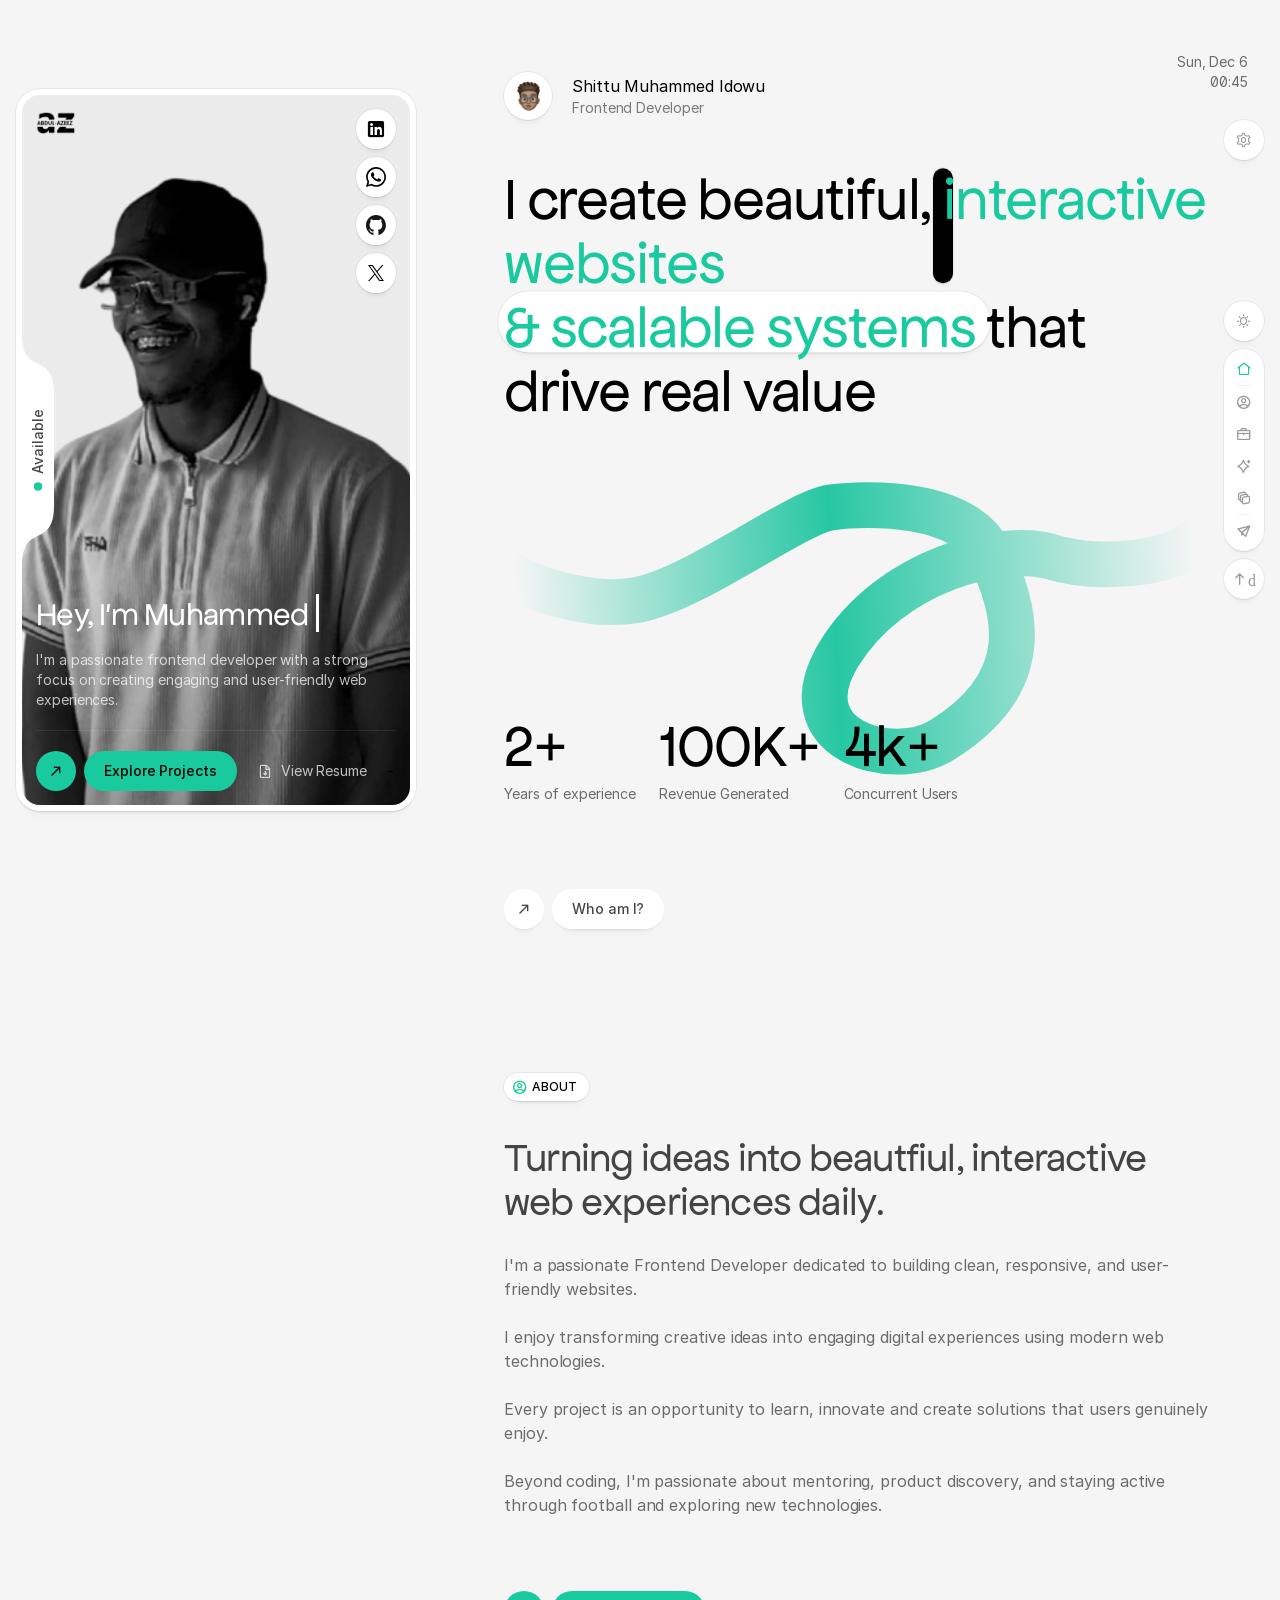
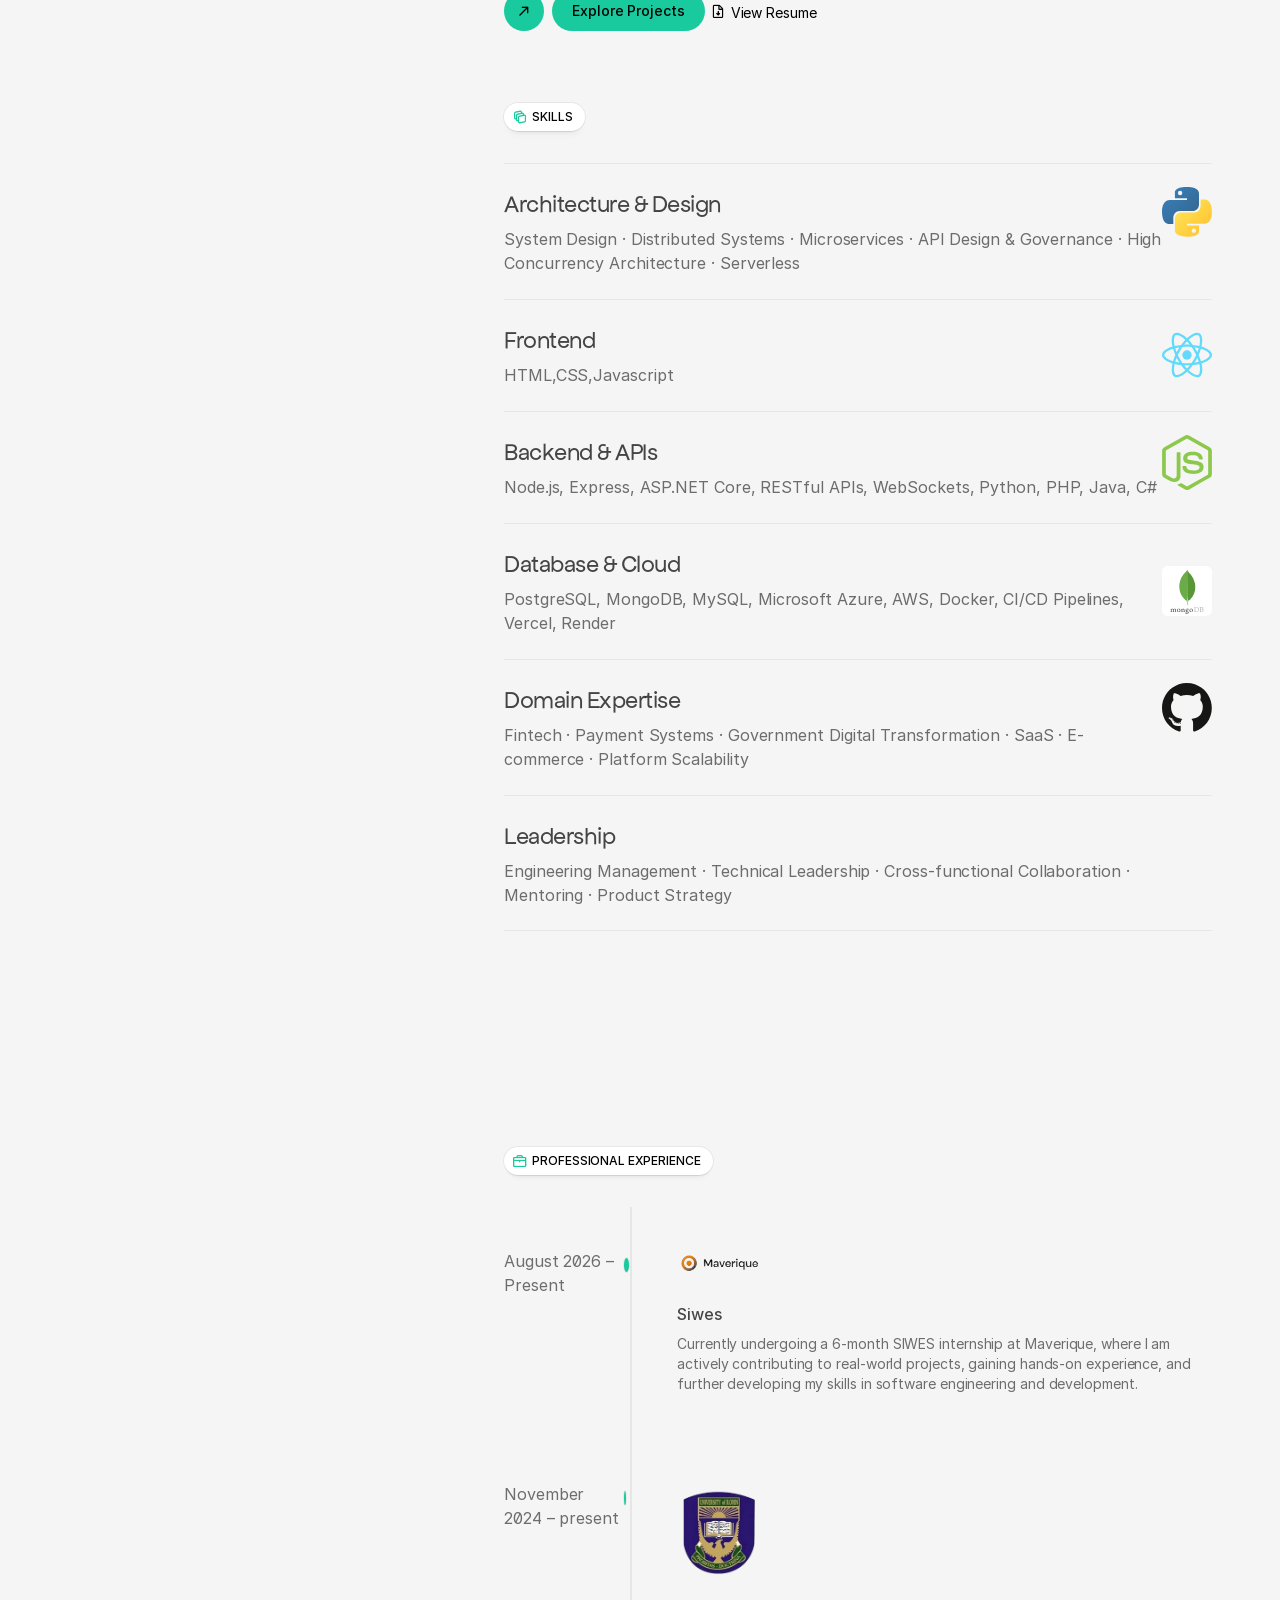
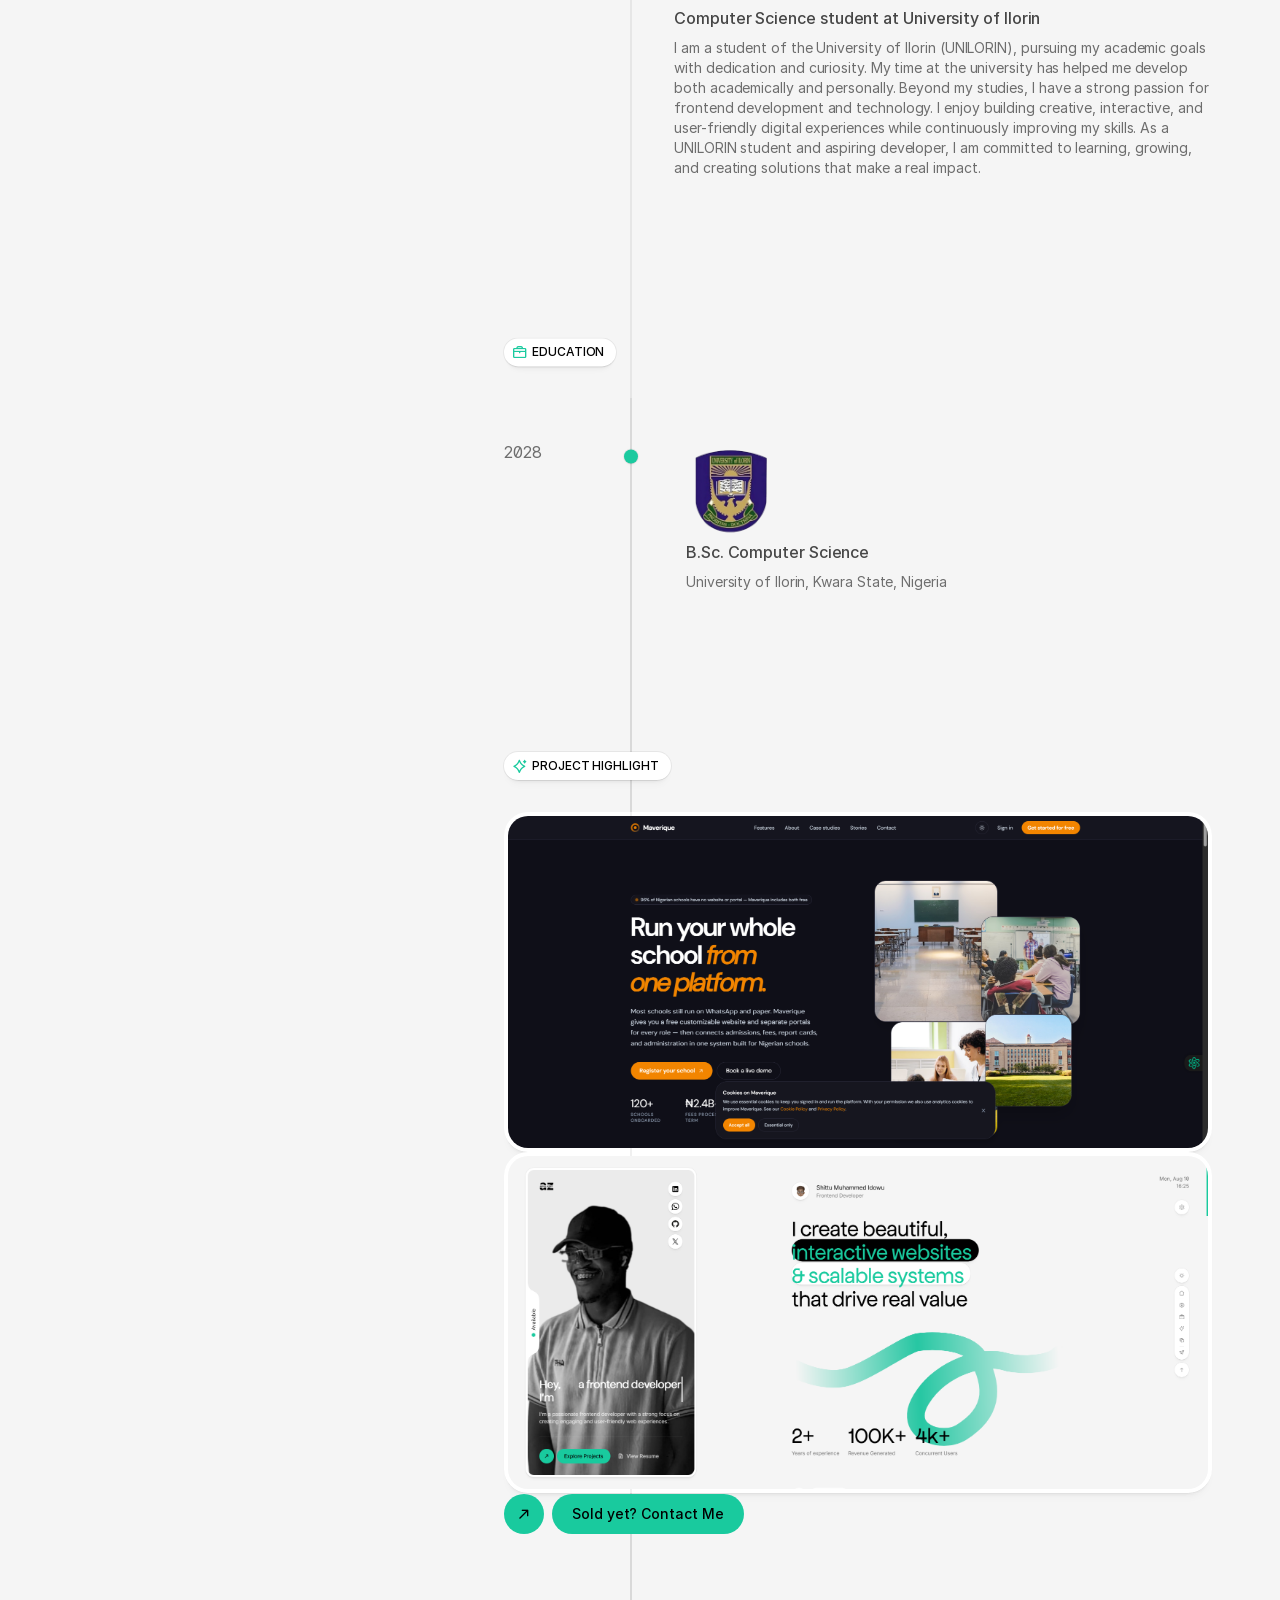
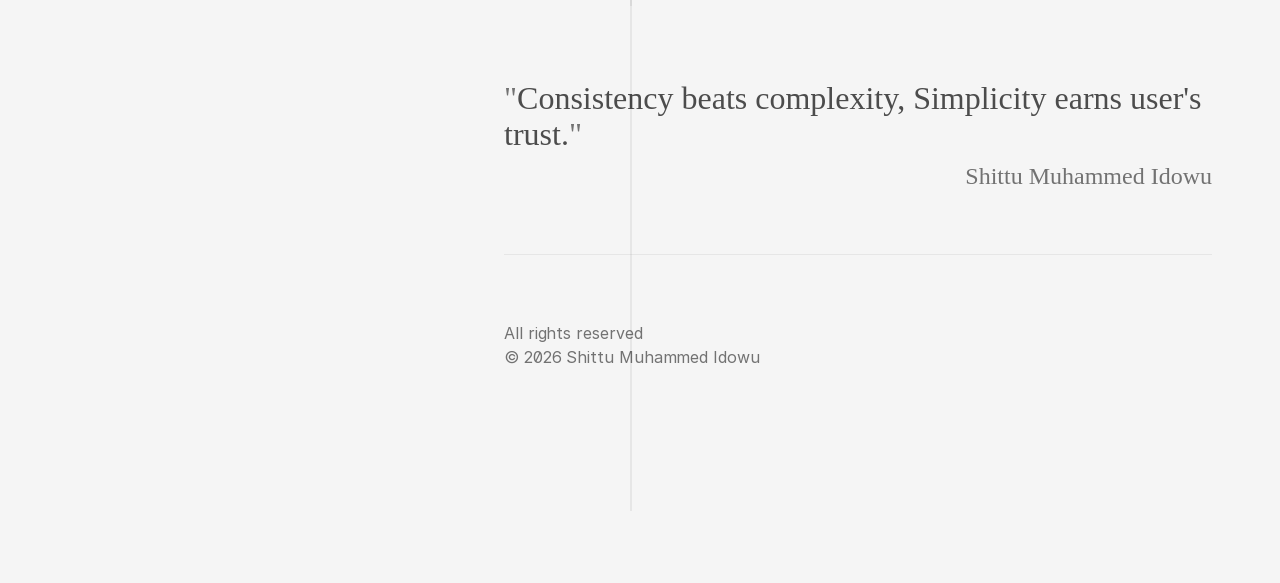
==== index.html @ 9982637d "update" ====
<!doctype html>
<!--[if IE 8]><html class="ie" xmlns="http://www.w3.org/1999/xhtml" xml:lang="en-US" lang="en-US"> <![endif]-->
<!--[if (gte IE 9)|!(IE)]><!-->
<html xmlns="http://www.w3.org/1999/xhtml" xml:lang="en-US" lang="en-US">
  <!--<![endif]-->

  <head>
    <meta charset="utf-8" />
    <title>
Shittu Muhammed Idowu - Frontend Developer    </title>
    <meta name="author" content="Shittu Muhammed Idowu" />
    <meta name="viewport"
      content="width=device-width, initial-scale=1"
    />
    <meta
      name="description"
      content="Senior Full-Stack Engineer and Engineering Lead with 6+ years building high-stakes platforms across fintech, GovTech, and SaaS. Proven at scale: 520,000+ concurrent users, ₦500M+ revenue, 99.99% uptime."
    />
   
    <!-- font -->
    <link rel="stylesheet" href="assets/fonts/fonts.css" />
    <link rel="stylesheet" href="assets/fonts/inter/inter.css" />
    <link rel="stylesheet" href="assets/icon/icomoon/style.css" />
    <!-- css -->
    <link rel="stylesheet" href="assets/css/bootstrap.min.css" />
    <link rel="stylesheet" href="assets/css/swiper-bundle.min.css" />
    <link rel="stylesheet" href="assets/css/animate.css" />

    <link rel="stylesheet" type="text/css" href="assets/css/styles.css" />

    <!-- Favicon and Touch Icons  -->
    <link rel="shortcut icon" href="assets/images/logo/favicon.ico" />
    <link
      rel="apple-touch-icon"
      href="assets/images/logo/favicon.ico"
    />
  </head>

  <body class="counter-scroll">

    <!-- Preload -->
    <div class="preload preload-container" id="preload">
      <div class="preload-logo">
        <div class="spinner"></div>
      </div>
    </div>
    <!-- /Preload -->

    <!-- Body Background -->
    <div class="body-background">
      <div class="bg-item">
        <a href="#home">
          <img
            loading="lazy"
            width="1440"
            height="900"
            src="assets/images/item/cloud-bg.png"
            alt="Cloud Background"
          />
        </a>
      </div>
      <div class="bg-video video-dark">
        <a href="#home">
          <video class="video" muted="" alt="vid"autoplay="" loop="" playsinline="">
            <source src="assets/images/overlay-2.mp4" type="video/mp4" />
          </video>
        </a>
        <div class="overlay-1"></div>
      </div>
    </div>
    <!-- /Body Background -->
    <!-- Btn Open Color -->
    <div class="tf-left-bar pst-v2">
      <a
        class="btn-setting-color tf-btn-icon style-2"
        data-bs-toggle="offcanvas"
        href="#settingColorMenu"
        ><i class="icon-gear"></i
      ></a>
    </div>
    <!-- /Btn Open Color -->
    <!-- Setting Color -->
    <div class="offcanvas offcanvas-end offcanvas-color" id="settingColorMenu">
      <div class="offcanvas-content">
        <div class="canvas-header">
          <h5 class="letter-space--2">Configuration</h5>
          <span class="icon-close-popup" data-bs-dismiss="offcanvas">
            <i class="icon-close"></i>
          </span>
        </div>
        <div class="canvas-body">
          <h6 class="title">Color</h6>
          <div class="settings-color list-choose">
            <button type="button" class="btn-color theme-light choose-item">
              <span class="color type-body-v1"></span>
              <span class="text"> Silver Dawn </span>
            </button>
            <button type="button" class="btn-color theme-light choose-item">
              <span class="color type-body-v2"></span>
              <span class="text"> Lavender Stone </span>
            </button>
            <button type="button" class="btn-color theme-light choose-item">
              <span class="color type-body-v3"></span>
              <span class="text"> Ocean Brezee </span>
            </button>
            <button type="button" class="btn-color theme-dark choose-item">
              <span class="color type-dark-v1"></span>
              <span class="text"> Midnight Fade </span>
            </button>
            <button type="button" class="btn-color theme-dark choose-item">
              <span class="color type-dark-v2"></span>
              <span class="text"> Charcoal Mist </span>
            </button>
            <button type="button" class="btn-color theme-dark choose-item">
              <span class="color type-dark-v3"></span>
              <span class="text"> Forest Shadow </span>
            </button>
          </div>
        </div>
      </div>
    </div>
    <!-- /Setting Color -->

    <!-- Menu Mobile -->
    <div class="action-open-mobile d-lg-none">
      <div class="tf-btn-icon style-2">
        <div class="btn-mobile-menu">
          <span></span>
        </div>
      </div>
      <div class="nav-mobile-list">
        <ul class="nav-mobile-item">
          <li class="nav-item">
            <a href="#home" class="item-link scroll-link">
              <i class="icon icon-home"></i>
              <p class="tool-tip text-caption">Home</p>
            </a>
          </li>
          <li class="br-line"></li>
          <li class="nav-item">
            <a href="#about" class="item-link scroll-link">
              <i class="icon icon-user-circle"></i>
              <p class="tool-tip text-caption">About</p>
            </a>
          </li>
          <li class="nav-item">
            <a href="#professional-experience" class="item-link scroll-link">
              <i class="icon icon-edu"></i>
              <p class="tool-tip text-caption">Experience</p>
            </a>
          </li>
          <li class="nav-item">
            <a href="#projects" class="item-link scroll-link">
              <i class="icon icon-high-light"></i>
              <p class="tool-tip text-caption">Projects</p>
            </a>
          </li>
          <li class="nav-item">
            <a href="#blog" class="item-link scroll-link">
              <i class="icon icon-service"></i>
              <p class="tool-tip text-caption">Blog</p>
            </a>
          </li>

          <li class="br-line"></li>
          <li class="nav-item">
            <a href="#contact" class="item-link scroll-link">
              <i class="icon icon-send"></i>
              <p class="tool-tip text-caption">Contact</p>
            </a>
          </li>
        </ul>
      </div>
    </div>
    <!-- /Menu Mobile -->

    <!-- Tool Sidebar -->
    <div class="sidebar-tools pst-v1">
      <div class="nav-top">
        <div class="tf-btn-icon toggle-switch-mode">
          <i class="icon icon-light"></i>
        </div>
      </div>
      <ul class="nav-list">
        <li class="nav-item">
          <a href="#home" class="item-link scroll-link">
            <i class="icon icon-home"></i>
            <p class="tool-tip text-caption">Home</p>
          </a>
        </li>
        <li class="br-line"></li>
        <li class="nav-item">
          <a href="#about" class="item-link scroll-link">
            <i class="icon icon-user-circle"></i>
            <p class="tool-tip text-caption">About</p>
          </a>
        </li>
        <li class="nav-item">
          <a href="#professional-experience" class="item-link scroll-link">
            <i class="icon icon-edu"></i>
            <p class="tool-tip text-caption">Experience</p>
          </a>
        </li>
        <li class="nav-item">
          <a href="#projects" class="item-link scroll-link">
            <i class="icon icon-high-light"></i>
            <p class="tool-tip text-caption">Projects</p>
          </a>
        </li>
        <li class="nav-item">
          <a href="#blog" class="item-link scroll-link">
            <i class="icon icon-service"></i>
            <p class="tool-tip text-caption">Blog</p>
          </a>
        </li>

        <li class="br-line"></li>
        <li class="nav-item">
          <a href="#contact" class="item-link scroll-link">
            <i class="icon icon-send"></i>
            <p class="tool-tip text-caption">Contact</p>
          </a>
        </li>
      </ul>
      <div class="nav-bottom">
        <a href="#" class="tf-btn-icon go-top">
          <i class="icon icon-arrow-top">d</i>
        </a>
      </div>
    </div>
    <!-- /Tool Sidebar -->

    <main id="wrapper">
      <!-- Time Local -->
       <div class="tf-header-wrap"> 
         <a href="index.html" class="logo-site d-lg-none">
          <img
            class="image-switch"
            data-light="assets/images/logo/logo.png"
            data-dark="assets/images/logo/logo-2.png"
            loading="lazy"
            width="40"
            height="40"
            src="assets/images/logo/logo.png"
            alt="Image"
          />
        </a>
        <div class="left">
          <div class="time-local text-body-3">
            <p class="date"></p>
            <p class="clock"></p>
          </div>
        </div>
      </div> 
      <!-- Time Local -->

      <div class="sidebar-user">
        <div class="wrap">
          <div class="user-image">
            <div class="image">
              <img
                loading="lazy"
                width="468"
                height="856"
                src="assets/images/avatar/PP.png"
                alt="Image"
              />
            </div>
            <div class="meta-left d-none d-sm-block">
              <div class="bg-item-svg">
                <img
                  class="image-switch"
                  data-dark="assets/images/item/vector-user_dark.svg"
                  width="32"
                  height="227"
                  src="assets/images/item/vector-user.svg"
                  alt="Image"
                />
              </div>
              <p
                class="avaiable-dot vertical text-body-3 text-black-72 fw-medium"
              >
                <span class="text-vertical">Available</span>
                <span class="dot"></span>
              </p>
            </div>
          </div>
          <div class="user-logo d-none d-lg-block">
            <a href="#home">
              <img
                class="image-switch"
                data-light="assets/images/logo/logo.png"
                data-dark="assets/images/logo/logo-2.png"
                loading="lazy"
                width="40"
                height="40"
                src="assets/images/logo/logo.png"
                alt="Abdul-Azeez Logo"
              />
            </a>
          </div> 
          <ul class="tf-social-icon-2 user-social d-grid">
            <li>
              <a href="https://linkedin.com/in/*"
              alt="linkedin"
                ><i class="icon icon-linkin"></i
              ></a>
            </li>
            <li>
              <a href="https://wa.me/2348103325839"
                ><img
                alt="whatsapp_account"
                  class="icon"
                  width="20"
                  height="20"
                  viewBox="0 0 20 20"
                  src="assets/icon/whatsapp-glyph-black.svg"
              /></a>
            </li>
            <li>
              <a href="https://github.com/shittumuhammed03-eng">
                <img
                alt="github_account"                  class="icon"
                  width="20"
                  height="20"
                  viewBox="0 0 20 20"
                  src="assets/icon/github-icon-1.svg"
                />
              </a>
            </li>
            <li>
              <a href="https://twitter.com/OnlyCee2"
              alt="twitter_account"
                ><i class="icon icon-x"></i
              ></a>
            </li>
          </ul>
          <div class="user-info">
            <p class="avaiable-dot text-body-3 fw-medium d-sm-none">
              <span class="dot"></span>
              <span>Available</span>
            </p>
            <h5 class="greeting letter-space--2 text-white animationtext clip">
              Hey, I'm
              <span class="cd-words-wrapper">
                <span class="item-text is-visible">Muhammed</span>
                <span class="item-text is-hidden">a frontend dev.</span>
                <span class="item-text is-hidden">a Tech Student</span>
                <span class="item-text is-hidden">a product strategist</span>
              </span> 
            </h5>
            <p class="introduce text-white-72 letter-space--05 text-body-3">
              I'm a passionate frontend developer with a strong 
              focus on creating engaging and user-friendly web experiences.
            </p>
            <div class="br-line"></div>
            <div class="action-group">
              <a href="#projects" class="tf-btn-action">
                <span class="ic-wrap">
                  <i class="icon icon-arrow-right-top"></i>
                </span>
                <span class="text text-body-3 letter-space--05 fw-medium">
                  Explore Projects
                </span>
                <span class="ic-wrap">
                  <i class="icon icon-arrow-right-top"></i>
                </span>
              </a> 
               <a href="resume.pdf" class="action-down">
                <i class="icon icon-download"></i>
                <span class="text-body-3"> View Resume </span>
              </a> -
            </div>
          </div>
        </div>
      </div>
      <div class="main-content">
        <div class="container">
          <div class="row">
            <div class="col-lg-7 col-xl-8 ms-auto">
              <div class="wrap-container">
                <!-- Intro -->
                <div id="home" class="section-intro flat-spacing">
                  <div class="intro-author effectFade fadeUp no-div">
                    <div class="author-image">
                      <a href="#about">
                        <img
                          loading="lazy"
                          width="23"
                          height="31"
                          src="assets/images/avatar/avatar-boy.png"
                          alt="Abdul-Azeez"
                        />
                      </a>
                    </div>
                    <div class="author-info letter-space--05">
                      <p class="info_name text-black">Shittu Muhammed Idowu</p>
                      <p class="info_duty text-black-50 text-body-3">
                        Frontend Developer 
                      </p>
                    </div>
                  </div>
                  <h1
                    class="intro-title letter-space--2 split-text effect-blur-fade"
                  >
                    I create beautiful, 
                    <span class="type-2"> interactive websites</span><br>
                    <span class="type-1"> & scalable systems</span> that drive
                    real value
                  </h1>
                  <div class="intro-item">
                    <div class="scribble-wrap">
                      <svg
                        class="scribble"
                        viewBox="0 0 772 320"
                        fill="none"
                        xmlns="http://www.w3.org/2000/svg"
                      >
                        <defs>
                          <linearGradient
                            id="paint0_linear_268_462"
                            x1="12"
                            y1="107"
                            x2="752"
                            y2="66"
                            gradientUnits="userSpaceOnUse"
                          >
                            <stop offset="0" stop-color="#f5f5f5" />
                            <stop
                              class="bred"
                              offset="0.466346"
                              stop-color="#27c7a3"
                            />
                            <stop offset="1" stop-color="#F5F5F5" />
                          </linearGradient>
                        </defs>

                        <path
                          id="scribblePath"
                          d="M12 104.315C34.6667 116.269 92.8 137.913 144 128.853C208 117.528 317 33.5324 356 27.8698C395 22.2072 502 20 530 79.1463C557.711 137.682 582 217 477 281.743C423.902 314.483 308 281.433 365 188C422 94.5672 544 65.6205 597 81.6645C650 97.7085 732 88.2708 752 64.6767"
                          stroke="url(#paint0_linear_268_462)"
                          stroke-width="50"
                          stroke-linecap="round"
                          stroke-linejoin="round"
                        />
                      </svg>
                    </div>
                  </div>
                   <div class="box-counter effectFade fadeUp no-div">
                    <div class="wg-counter">
                      <p class="counter h1 d-flex font-2 letter-space--2">
                        <span class="number" data-speed="1000" data-to="2"
                          >0</span
                        >
                        +
                      </p>
                      <p class="text text-black-56 text-body-3">
                        Years of experience
                      </p>
                    </div>
                    <div class="wg-counter">
                      <p class="counter h1 d-flex font-2 letter-space--2">
                        <span class="number" data-speed="1000" data-to="100"
                          >0</span
                        >
                        K+
                      </p>
                      <p class="text text-black-56 text-body-3">
                        Revenue Generated
                      </p>
                    </div>
                    <div class="wg-counter">
                      <p class="counter h1 d-flex font-2 letter-space--2">
                        <span class="number" data-speed="1000" data-to="4"
                          >0</span
                        >
                        k+
                      </p>
                      <p class="text text-black-56 text-body-3">
                        Concurrent Users
                      </p>
                    </div>
                  </div> 
                  <div class="content-bottom">
                    <div class="br-line"></div>
                    <div class="group-action">
                      <a href="#about" class="tf-btn-action style-white">
                        <span class="ic-wrap">
                          <i class="icon icon-arrow-right-top"></i>
                        </span>
                        <span
                          class="text text-body-3 letter-space--05 fw-medium"
                        >
                          Who am I?
                        </span>
                        <span class="ic-wrap">
                          <i class="icon icon-arrow-right-top"></i>
                        </span>
                      </a>
                    </div>
                  </div>
                </div>
                <!-- /Intro -->

                <!-- About -->
                <div id="about" class="section-about type-2 flat-spacing">
                  <div class="sect-tag text-caption fw-medium">
                    <i class="icon icon-user-circle"></i>
                    About
                  </div>
                  <h4
                    class="s-title letter-space--2 text-black-72 split-text effect-blur-fade"
                  >
                    Turning ideas into beautfiul, interactive web experiences daily.
                    <br class="d-none d-lg-block" />
                  </h4>
                  <p class="s-desc text-black-56 scrolling-effect effectTop">
                          I'm a passionate Frontend Developer dedicated to building clean, responsive,
                           and user-friendly websites.
                    <br />
                    <br />

                           I enjoy transforming creative ideas into engaging digital experiences using
                            modern web technologies.
                     <br />
                    <br />

                           Every project is an opportunity to learn, innovate
                            and create solutions that users genuinely enjoy.
                    <br />
                    <br />
                    Beyond coding, I'm passionate about mentoring, product
                    discovery, and staying active through
                    football and exploring new technologies.
                  </p>

                   <div class="br-line"></div>
                  <div class="action-group">
                    <a href="#projects" class="tf-btn-action">
                      <span class="ic-wrap">
                        <i class="icon icon-arrow-right-top"></i>
                      </span>
                      <span class="text text-body-3 letter-space--05 fw-medium">
                        Explore Projects
                      </span>
                      <span class="ic-wrap">
                        <i class="icon icon-arrow-right-top"></i>
                      </span>
                    </a>
                    <a href="resume.pdf" class="action-down">
                      <i class="icon icon-download"></i>
                      <span class="text-body-3"> View Resume </span>
                    </a>
                  </div> 

                  <!-- Skills Section -->
                  <div id="skills" class="section-service flat-spacing">
                    <div class="sect-tag text-caption fw-medium">
                      <i class="icon icon-service"></i> 
                      Skills
                    </div>
                    <ul class="award-list">
                       <li class="award-item hover-cursor-img">
                        <div class="left">
                          <h6 class="award_name letter-space--2 text-black-72">
                            Architecture & Design
                          </h6>
                          <p class="award_desc text-black-56">
                            System Design · Distributed Systems · Microservices
                            · API Design & Governance · High Concurrency
                            Architecture · Serverless
                          </p>
                        </div>
                        <img
                          class="image-switch"
                          width="50"
                          height="50"
                          src="assets/icon/python-5.svg"
                          alt="Architecture"
                        />
                      </li> 
                      <li class="award-item hover-cursor-img">
                        <div class="left">
                          <h6 class="award_name letter-space--2 text-black-72">
                            Frontend
                          </h6>
                          <p class="award_desc text-black-56">
                            HTML,CSS,Javascript
                          </p>
                        </div>
                        <img
                          class="image-switch"
                          width="50"
                          height="50"
                          src="assets/icon/react-2.svg"
                          alt="Frontend"
                        />
                      </li>
                       <li class="award-item hover-cursor-img">
                        <div class="left">
                          <h6 class="award_name letter-space--2 text-black-72">
                            Backend & APIs
                          </h6>
                          <p class="award_desc text-black-56">
                            Node.js, Express, ASP.NET Core, RESTful APIs,
                            WebSockets, Python, PHP, Java, C#
                          </p>
                        </div>
                        <img
                          class="image-switch"
                          width="50"
                          height="50"
                          src="assets/icon/nodejs-icon.svg"
                          alt="Backend"
                        />
                      </li>
                      <li class="award-item hover-cursor-img">
                        <div class="left">
                          <h6 class="award_name letter-space--2 text-black-72">
                            Database & Cloud
                          </h6>
                          <p class="award_desc text-black-56">
                            PostgreSQL, MongoDB, MySQL, Microsoft Azure, AWS,
                            Docker, CI/CD Pipelines, Vercel, Render
                          </p>
                        </div>
                        <img
                          class="image-switch"
                          width="50"
                          height="50"
                          src="assets/icon/mongodb-icon-2.svg"
                          alt="Database"
                        />
                      </li>
                      <li class="award-item hover-cursor-img">
                        <div class="left">
                          <h6 class="award_name letter-space--2 text-black-72">
                            Domain Expertise
                          </h6>
                          <p class="award_desc text-black-56">
                            Fintech · Payment Systems · Government Digital
                            Transformation · SaaS · E-commerce · Platform
                            Scalability
                          </p>
                        </div>
                        <img
                          class="image-switch"
                          width="50"
                          height="50"
                          src="assets/icon/github-icon-1.svg"
                          alt="Domain"
                        />
                      </li>
                      <li class="award-item hover-cursor-img">
                        <div class="left">
                          <h6 class="award_name letter-space--2 text-black-72">
                            Leadership
                          </h6>
                          <p class="award_desc text-black-56">
                            Engineering Management · Technical Leadership ·
                            Cross-functional Collaboration · Mentoring · Product
                            Strategy
                          </p>
                        </div>
                      </li>
                    </ul>
                  </div>
                </div> 
                <!-- /About -->

                <!-- FULL Professional Experience Section -->
                <div
                  id="professional-experience"
                  class="section-education-experience flat-spacing"
                >
                  <div
                    class="sect-tag text-caption fw-medium effectFade fadeUp no-div"
                  >
                    <i class="icon icon-edu"></i> Professional Experience
                  </div>
                  <div class="timeline scroll-down">
                    <div class="timeline-line">
                      <div class="prg-line"></div>
                    </div>

                    <!-- Engineering Lead GFA Jan 2026 – Present -->
                    <div class="timeline-item effectFade fadeUp no-div">
                      <p class="timeline-date text-black-56">
                        August 2026 – Present
                      </p>
                      <div class="timeline-dot"></div>
                      <div class="timeline-content">
                        <div class="icon">
                          <a href="#projects"
                            ><img
                              class="image-switch"
                              data-dark="assets/images/logo/gfa.png"
                              loading="lazy"
                              width="89"
                              height="32"
                              src="assets/images/logo/M.png"
                              alt="Maverique"
                          /></a>
                        </div>
                        <p class="timeline-role fw-medium text-black-72">
                          Siwes
                        </p>
                        <p class="timeline-desc text-body-3 text-black-56">
                          Currently undergoing a 6-month SIWES internship at Maverique, where I am actively contributing to real-world projects, gaining hands-on experience, and further developing my skills in software engineering and development.
                      </div>
                    </div>

                    <!-- Senior Software Engineer Clearer June 2025 – Nov 2025 -->
                     <div class="timeline-item effectFade fadeUp no-div">
                      <p class="timeline-date text-black-56">
                        November 2024 – present
                      </p>
                      <div class="timeline-dot"></div>
                      <div class="timeline-content">
                        <div class="icon">
                          <a href="#projects"
                            ><img
                              class="image-switch"
                              data-dark="assets/images/logo/clearerpay.svg"
                              width="89"
                              height="32"
                              src="assets/images/logo/Unilorinlogo.png"
                              alt="Unilorin_logo"
                          /></a>
                        </div>
                        <p class="timeline-role fw-medium text-black-72">
                          Computer Science student at University of Ilorin
                        </p>
                        <p class="timeline-desc text-body-3 text-black-56">
                          I am a student of the University of Ilorin (UNILORIN),
                           pursuing my academic goals with dedication and curiosity.
                          My time at the university has helped me develop both academically and personally.
                          Beyond my studies, I have a strong passion for frontend development and technology.
                          I enjoy building creative, interactive,
                           and user-friendly digital experiences while continuously improving my skills.
                          As a UNILORIN student and aspiring developer,
                           I am committed to learning, growing, and creating solutions that make a real impact.
                        </p>
                      </div>
                    </div> 

                    <!-- Technical Lead Dimpified Dec 2024 – Dec 2025 -->
                     <!--<div class="timeline-item effectFade fadeUp no-div">
                      <p class="timeline-date text-black-56">
                        December 2024 – December 2025
                      </p>
                      <div class="timeline-dot"></div>
                      <div class="timeline-content">
                        <div class="icon">
                          <a href="#projects"
                            ><img
                              class="image-switch"
                              data-dark="assets/images/logo/gfa.png"
                              loading="lazy"
                              width="32"
                              height="32"
                              src="assets/images/logo/gfa.png"
                              alt="GFA Technologies"
                          /></a>
                        </div>
                        <p class="timeline-role fw-medium text-black-72">
                          Technical Lead, Product Development & Design -
                          Dimpified (GFA Subsidiary)
                        </p>
                        <p class="timeline-desc text-body-3 text-black-56">
                          Defined MVP scope, system architecture, API contracts,
                          and data models for vertical SaaS platform. Delivered
                          full Dimpified mobile app MVP using Flutter in 5 days.
                          Prioritised 15+ industry-specific modules reducing
                          time-to-market by 40%. Led team of 5 engineers, UI/UX
                          designers, and QA, boosting early user activation by
                          35%.
                        </p>
                      </div>
                    </div> -->

                    <!-- Senior Software Engineer GFA July 2024 – Nov 2024 -->
                     <!-- <div class="timeline-item effectFade fadeUp no-div">
                      <p class="timeline-date text-black-56">
                        July 2024 – November 2024
                      </p>
                      <div class="timeline-dot"></div>
                      <div class="timeline-content">
                        <div class="icon">
                          <a href="#projects"
                            ><img
                              class="image-switch"
                              data-dark="assets/images/logo/gfa.png"
                              loading="lazy"
                              width="32"
                              height="32"
                              src="assets/images/logo/gfa.png"
                              alt="GFA Technologies"
                          /></a>
                        </div>
                        <p class="timeline-role fw-medium text-black-72">
                          Senior Software Engineer - GFA Technologies Group
                        </p>
                        <p class="timeline-desc text-body-3 text-black-56">
                          Engineered LAG-UP and Gateway government skill
                          acquisition platforms, integrating government APIs to
                          process large-scale data and generate over ₦500M in
                          revenue. Improved customer acquisition by 62% through
                          enhanced UX patterns and reusable component libraries.
                        </p>
                      </div>
                    </div> -->

                    <!-- Associate Software Engineer Feb 2024 – Jun 2024 -->
                     <!-- <div class="timeline-item effectFade fadeUp no-div">
                      <p class="timeline-date text-black-56">
                        February 2024 – June 2024
                      </p>
                      <div class="timeline-dot"></div>
                      <div class="timeline-content">
                        <div class="icon">
                          <a href="#projects"
                            ><img
                              class="image-switch"
                              data-dark="assets/images/logo/gfa.png"
                              loading="lazy"
                              width="32"
                              height="32"
                              src="assets/images/logo/gfa.png"
                              alt="GFA Technologies"
                          /></a>
                        </div>
                        <p class="timeline-role fw-medium text-black-72">
                          Associate Software Engineer - Testing & Support - GFA
                          Technologies Group
                        </p>
                        <p class="timeline-desc text-body-3 text-black-56">
                          Maintained FGN-ALAT and NYSC-ALAT upskilling portals
                          supporting 520,000+ concurrent users with 99.9%
                          uptime. Engineered secure PDF generation pipeline for
                          digital certificate issuance. Established end-to-end
                          testing framework, reducing post-launch critical bugs
                          by 85%. Implemented intelligent multi-step forms that
                          cut user drop-off by 43%.
                        </p>
                      </div>
                    </div>-->

                    <!-- Frontend Engineer Intern Apr 2023 – Jan 2024 -->
                     <!-- <div class="timeline-item effectFade fadeUp no-div">
                      <p class="timeline-date text-black-56">
                        April 2023 – January 2024
                      </p>
                      <div class="timeline-dot"></div>
                      <div class="timeline-content">
                        <div class="icon">
                          <a href="#projects"
                            ><img
                              class="image-switch"
                              data-dark="assets/images/logo/gfa.png"
                              loading="lazy"
                              width="32"
                              height="32"
                              src="assets/images/logo/gfa.png"
                              alt="GFA Technologies"
                          /></a>
                        </div>
                        <p class="timeline-role fw-medium text-black-72">
                          Frontend Engineer Intern - GFA Technologies Group
                        </p>
                        <p class="timeline-desc text-body-3 text-black-56">
                          Crafted high-impact landing pages contributing to
                          acquisition of 3 major corporate projects. Overhauled
                          UI for dashboard, login, and registration pages.
                          Played key role in revamping GetFundedAfrica platform.
                        </p>
                      </div>
                    </div> -->

                    <!-- Senior Frontend Engineer Petabyte Dec 2024 – Feb 2025 -->
                     <!-- <div class="timeline-item effectFade fadeUp no-div">
                      <p class="timeline-date text-black-56">
                        December 2024 – February 2025
                      </p>
                      <div class="timeline-dot"></div>
                      <div class="timeline-content">
                        <div class="icon">
                          <a href="#projects"
                            ><img
                              class="image-switch"
                              data-dark="assets/images/logo/logo-peta.png"
                              width="32"
                              height="32"
                              src="assets/images/logo/logo-peta.png"
                              alt="Petabyte eSports"
                          /></a>
                        </div>
                        <p class="timeline-role fw-medium text-black-72">
                          Senior Frontend Engineer - Petabyte eSports (Contract)
                        </p>
                        <p class="timeline-desc text-body-3 text-black-56">
                          Built full platform from scratch in 2 weeks, enabling
                          startup to secure seed funding. Achieved 27% load time
                          reduction through image optimisation and bundle
                          analysis. Stack: React.js · Framer Motion · TypeScript
                          · Vite.
                        </p>
                      </div>
                    </div> -->

                    <!-- Frontend Developer Eunik Nigeria Apr 2020 – Dec 2022 -->
                     <!-- <div class="timeline-item effectFade fadeUp no-div">
                      <p class="timeline-date text-black-56">
                        April 2020 – December 2022
                      </p>
                      <div class="timeline-dot"></div>
                      <div class="timeline-content">
                        <div class="icon">
                          <a href="#projects"
                            ><img
                              class="image-switch"
                              data-dark="assets/images/logo/eunik.png"
                              width="32"
                              height="32"
                              src="assets/images/logo/eunik.png"
                              alt="Eunik Nigeria"
                          /></a>
                        </div>
                        <p class="timeline-role fw-medium text-black-72">
                          Frontend Developer - Eunik Nigeria
                        </p>
                        <p class="timeline-desc text-body-3 text-black-56">
                          Increased e-commerce conversion by 31% and reduced
                          bounce rates by 22% through checkout flow
                          optimisation. Maintained 99.9% uptime across weekly
                          product catalog updates. Stack: JavaScript · Bootstrap
                          · HTML/CSS.
                        </p>
                      </div>
                    </div>
                  </div>
                </div>  -->
                <!-- /Professional Experience -->

                <!-- Education Section -->
                <div
                  id="education"
                  class="section-education-experience flat-spacing"
                >
                  <div
                    class="sect-tag text-caption fw-medium effectFade fadeUp no-div"
                  >
                    <i class="icon icon-edu"></i> Education
                  </div>
                  <div class="timeline scroll-down">
                    <div class="timeline-line">
                      <div class="prg-line"></div>
                    </div>
                    <div class="timeline-item effectFade fadeUp no-div">
                      <p class="timeline-date text-black-56">2028</p>
                      <div class="timeline-dot"></div>
                      <div class="timeline-content">
                          <img
                              class="image-switch"
                              data-dark="assets/images/logo/clearerpay.svg"
                              width="89"
                              height="32"
                              src="assets/images/logo/Unilorinlogo.png"
                              alt="Unilorin_logo"
                          />
                        
                        <p class="timeline-role fw-medium text-black-72">
                          B.Sc. Computer Science
                        </p>
                        <p class="timeline-desc text-body-3 text-black-56">
                         University of Ilorin, Kwara State, Nigeria
                        </p>
                      </div>
                    </div>
                    <!--<div class="timeline-item effectFade fadeUp no-div">
                      <p class="timeline-date text-black-56">2022</p>
                      <div class="timeline-dot"></div>
                      <div class="timeline-content">
                        <p class="timeline-role fw-medium text-black-72">
                          B.Sc. Microbiology
                        </p>
                        <p class="timeline-desc text-body-3 text-black-56">
                          University of Ilorin, Ilorin, Kwara State, Nigeria
                        </p>
                      </div>
                    </div>
                  </div>
                </div> -->
                <!-- /Education -->

                <!-- FULL Project Highlights Section (Complete) -->
                <div id="projects" class="section-work flat-spacing">
                  <div class="sect-tag text-caption fw-medium">
                    <i class="icon icon-high-light"></i>
                    Project Highlight
                  </div> 
                  <!-- <div class="work-list element-sticky"> -->
                    <!-- Treeve - Rental SaaS Platform -->
                     <div class="sticky-item">
                      <div class="wg-work">
                        <div class="work-image">
                          <a href="https://www.maverique.app/">
                            <img
                              loading="lazy"
                              width="700"
                              height="427"
                              src="assets/images/section/Maverique.png"
                              alt="Maverique Platform"
                            />
                          </a>
                        </div> 
                       <div class="wrap"> 
                           <div class="work-content">
                            <div class="w-image">
                              <a href="https://www.maverique.app/">
                                <img
                                  loading="lazy"
                                  width="468"
                                  height="856"
                                  src="assets/images/section/Maverique.png"
                                  alt="Maverique Platform"
                                />
                              </a> 
                             </div>
                            <div class="content">
                              <div class="content-top">
                                <div class="w-logo">
                                  <a href="https://www.maverique.app/">
                                    <img
                                      loading="lazy"
                                      width="80"
                                      height="80"
                                      src="assets/images/logo/Maverique.png"
                                      alt="Maverique Logo"
                                    />
                                  </a>
                                </div>
                                <h4
                                  class="w-title letter-space--2 text-white-72"
                                >
                                Maverique SchoolOS.
                                </h4>
                                <p class="w-desc text-white-56 text-body-3">
                                  Maverique was created to give educators more time for what matters most.
                                  Around 96% of Nigerian schools have no website or portal.
                                   Maverique gives yours free — plus owner, teacher, parent,
                                    and student portals on one platform.
                                </p>
                                <div class="w-highlight">
                                  <div class="box-high">
                                    <p class="text-body-3 text-white-56">
                                      Year
                                    </p>
                                    <p class="text-body-1 text-white-72">
                                      2025
                                    </p>
                                  </div>
                                  <div class="box-high">
                                     <p class="text-body-3 text-white-56">
                                      Onboarding Time
                                    </p>
                                    <p class="text-body-1 text-white-72">
                                      5mins
                                    </p>
                                  </div>
                                </div>
                                <div class="w-tag-list">
                                  <div class="tag">
                                    <span
                                      class="text-body-3 fw-medium text-white-72"
                                      >120+ schools</span
                                    >
                                  </div> 
                                  <div class="tag">
                                    <span
                                      class="text-body-3 fw-medium text-white-72"
                                      >₦2.4B+ fees processed</span
                                    >
                                  </div>
                                  <div class="tag">
                                    <span
                                      class="text-body-3 fw-medium text-white-72"
                                      >18 states reached</span
                                    >
                                  </div>
                                  <div class="tag">
                                    <span
                                      class="text-body-3 fw-medium text-white-72"
                                      >99.9% Platform availability</span
                                    >
                                  </div>
                                </div>
                              </div>
                              <div class="content-bottom">
                                <div class="br-line"></div>
                                <div class="group-action">
                                  <a
                                    href="https://www.maverique.app/"
                                    class="tf-btn-action style-white"
                                  >
                                    <span class="ic-wrap"
                                      ><i class="icon icon-arrow-right-top"></i
                                    ></span>
                                    <span
                                      class="text text-body-3 letter-space--05 fw-medium"
                                      >View Project Details</span
                                    >
                                    <span class="ic-wrap"
                                      ><i class="icon icon-arrow-right-top"></i
                                    ></span>
                                  </a>
                                  <p class="text-white-40">
                                    <span class="text-white-72">01</span> / 07
                                  </p>
                                </div>
                              </div>
                            </div>
                          </div>
                        </div>
                      </div>
                    </div> 

                    <!-- Dimpified Platform -->
                    <div class="sticky-item">
                      <div class="wg-work">
                        <div class="work-image">
                          <a href="http://127.0.0.1:5503/index.html#contact">
                            <img
                              loading="lazy"
                              width="700"
                              height="427"
                              src="assets/images/section/Portfolio.png"
                              alt="Portfolio Platform"
                            />
                          </a>
                        </div>
                        <div class="wrap">
                          <div class="work-content">
                            <div class="w-image">
                              <a href="http://127.0.0.1:5503/index.html#contact">
                                <img
                                  loading="lazy"
                                  width="468"
                                  height="856"
                                  src="assets/images/section/Portfolio.png"
                                  alt="Portfolio Platform"
                                />
                              </a>
                            </div>
                            <div class="content">
                              <div class="content-top">
                                <div class="w-logo">
                                  <a href="http://127.0.0.1:5503/index.html#contact">
                                    <img
                                      loading="lazy"
                                      width="40"
                                      height="40"
                                      src="assets/images/logo/logo-2.png"
                                      alt="Dimpified Logo"
                                    />
                                  </a>
                                </div>
                                <h4
                                  class="w-title letter-space--2 text-white-72"
                                >
                                  Portfolio page
                                </h4>
                                <p class="w-desc text-white-56 text-body-3">
                                  This portfolio page is a showcase of my skills, experience,
                                   and projects as a frontend developer.
                                    It serves as a platform to highlight my work,
                                     demonstrate my expertise in web development,
                                     and provide potential clients or employers with
                                      an overview of my capabilities. The page is designed to be
                                       visually appealing, user-friendly, and responsive across
                                        different devices.
                                <div class="w-highlight">
                                  <div class="box-high">
                                    <p class="text-body-3 text-white-56">
                                      Year
                                    </p>
                                    <p class="text-body-1 text-white-72">
                                      2026
                                    </p>
                                  </div>
                                  <div class="box-high">
                                    <p class="text-body-3 text-white-56">
                                  
                                    </p>
                                    <p class="text-body-1 text-white-72">
                                    
                                    </p>
                                  </div>
                                </div>
                                <div class="w-tag-list">
                                  <div class="tag">
                                    <span
                                      class="text-body-3 fw-medium text-white-72"
                                      ></span
                                    >
                                  </div>
                                  <div class="tag">
                                    <span
                                      class="text-body-3 fw-medium text-white-72"
                                      ></span
                                    >
                                  </div>
                                  <div class="tag">
                                    <span
                                      class="text-body-3 fw-medium text-white-72"
                                      ></span
                                    >
                                  </div>
                                </div>
                              </div>
                              <div class="content-bottom">
                                <div class="br-line"></div>
                                <div class="group-action">
                                  <a
                                    href="http://127.0.0.1:5503/index.html#contact"
                                    class="tf-btn-action style-white"
                                  >
                                    <span class="ic-wrap"
                                      ><i class="icon icon-arrow-right-top"></i
                                    ></span>
                                    <span
                                      class="text text-body-3 letter-space--05 fw-medium"
                                      >View Project Details</span
                                    >
                                    <span class="ic-wrap"
                                      ><i class="icon icon-arrow-right-top"></i
                                    ></span>
                                  </a>
                                  <p class="text-white-40">
                                    <span class="text-white-72">02</span> / 07
                                  </p>
                                </div>
                              </div>
                            </div>
                          </div>
                        </div>
                      </div>
                    </div> 

                    <!-- ClearerPay Platform -->
                    
                     <div class="br-line"></div>
                    <div class="action-group">
                      <a href="#contact" class="tf-btn-action">
                        <span class="ic-wrap">
                          <i class="icon icon-arrow-right-top"></i>
                        </span>
                        <span
                          class="text text-body-3 letter-space--05 fw-medium"
                        >
                          Sold yet? Contact Me
                        </span>
                        <span class="ic-wrap">
                          <i class="icon icon-arrow-right-top"></i>
                        </span>
                      </a>
                    </div>
                  </div>
                </div> 
                <!--/Project Highlights Section -->
                <!-- FULL BLOG SECTION (Restored) -->
                <!--  <div id="blog" class="section-service flat-spacing">
                  <div
                    class="sect-tag text-caption fw-medium effectFade fadeUp no-div mb-0"
                  >
                    <i class="icon icon-service"></i> Blog
                  </div>
                  <div class="" id="accordion-service">
                    <div
                      class="service-accordion_item scrolling-effect effectBottom"
                      role="presentation"
                    >
                      <div
                        class="accordion-action"
                        data-bs-target="#blog-1"
                        role="button"
                        data-bs-toggle="collapse"
                        aria-controls="blog-1"
                        aria-expanded="true"
                      >
                        <h4 class="text letter-space--2 text-black-72">
                          I've Led a Team of Developers and Designers, and This
                          Is What I Can Say...
                        </h4>
                        <div class="ic-wrap">
                          <span class="ic-accordion-custom"></span>
                        </div>
                      </div>
                      <div
                        id="blog-1"
                        class="collapse show"
                        data-bs-parent="#accordion-service"
                      >
                        <div class="accordion-content">
                          <div class="tf-grid-layout sm-col-2">
                            <div class="service-image">
                              <a
                                href="https://www.linkedin.com/posts/abdulazeezadeleye_uiux-frontenddevelopment-activity-7271810864507146241-s72_/"
                                target="_blank">
                                <div class="wrap_image">
                                  <img
                                    width="340"
                                    height="200"
                                    src="https://media.licdn.com/dms/image/v2/D4D22AQEFAPtDXCMGZA/feedshare-shrink_800/feedshare-shrink_800/0/1733699737878?e=1769040000&v=beta&t=LlRw7Y8UjHiMX59CJlcO-ANEKXJe82gf6xq7Gvyk_Ec"
                                    alt="Leadership"
                                  /></div
                              ></a>
                            </div>
                          </div>
                          <p class="service-desc text-black-56">
                            Leading a team of developers and designers isn't
                            always smooth sailing—it can feel like navigating
                            two different worlds. Designers focus on the vision,
                            the aesthetic, the experience. Developers think in
                            terms of logic, performance, and maintainability...
                            <br /><br />
                          </p>
                          <div class="service-tag">
                            <a href="https://www.linkedin.com/posts/abdulazeezadeleye_uiux-frontenddevelopment-activity-7271810864507146241-s72_/"
                              target="_blank"
                              class="tf-btn-action"
                              ><span class="ic-wrap"
                                ><i class="icon icon-arrow-right-top"></i></span
                              ><span
                                class="text text-body-3 letter-space--05 fw-medium"
                                >Continue reading</span
                              ><span class="ic-wrap"
                                ><i class="icon icon-arrow-right-top"></i></span
                            ></a>
                          </div>
                        </div>
                      </div>
                    </div>
                    <div class="br-line scrolling-effect effectBottom"></div>
                    <div
                      class="service-accordion_item scrolling-effect effectBottom"
                      role="presentation"
                    >
                      <div
                        class="accordion-action collapsed"
                        data-bs-target="#blog-2"
                        role="button"
                        data-bs-toggle="collapse"
                        aria-controls="blog-2"
                        aria-expanded="false"
                      >
                        <h4 class="text letter-space--2 text-black-72">
                          Exploring Azure Methodologies for Frontend Developers!
                        </h4>
                        <div class="ic-wrap">
                          <span class="ic-accordion-custom"></span>
                        </div>
                      </div>
                      <div
                        id="blog-2"
                        class="collapse"
                        data-bs-parent="#accordion-service"
                      >
                        <div class="accordion-content">
                          <div class="tf-grid-layout sm-col-2">
                            <div class="service-image">
                              <a
                                href="https://www.linkedin.com/feed/update/urn:li:activity:7105470672990052353/"
                                target="_blank"
                                ><div class="wrap_image">
                                  <img
                                    width="340"
                                    height="206"
                                    src="https://media.licdn.com/dms/image/v2/D4D22AQEj_8KZQyRBzA/feedshare-shrink_800/feedshare-shrink_800/0/1694076221136?e=1769040000&v=beta&t=TdLVEqCECEJelGurxrkROOtVHM-kUxAYBtxdTgQ0zw0"
                                    alt="Azure"
                                  /></div
                              ></a>
                            </div>
                            <div class="service-image">
                              <a
                                href="https://www.linkedin.com/feed/update/urn:li:activity:7105470672990052353/"
                                target="_blank"
                                ><div class="wrap_image">
                                  <img
                                    width="340"
                                    height="206"
                                    src="https://media.licdn.com/dms/image/v2/D4D22AQGalgqpeXxCbw/feedshare-shrink_800/feedshare-shrink_800/0/1694076221135?e=1769040000&v=beta&t=H0tQTGHDCbZYL-jT88k-NwK-UqSXI0XVA4qpZsv1x6s"
                                    alt="Azure"
                                  /></div
                              ></a>
                            </div> 
                          </div>
                          <p class="service-desc text-black-56">
                            Frontend development is an integral part of any web
                            project, and leveraging the right methodologies is
                            crucial for success. In this post, we delve into how
                            Azure provides tailored methodologies to streamline
                            the frontend development process...
                          </p>
                          <br />
                          <div class="service-tag">
                            <a
                              href="https://www.linkedin.com/feed/update/urn:li:activity:7105470672990052353/"
                              target="_blank"
                              class="tf-btn-action"
                              ><span class="ic-wrap"
                                ><i class="icon icon-arrow-right-top"></i></span
                              ><span
                                class="text text-body-3 letter-space--05 fw-medium"
                                >Continue reading</span
                              ><span class="ic-wrap"
                                ><i class="icon icon-arrow-right-top"></i></span
                            ></a>
                          </div>
                        </div>
                      </div>
                    </div> 
                    <div class="br-line scrolling-effect effectBottom"></div>
                    <div
                      class="service-accordion_item scrolling-effect effectBottom"
                      role="presentation"
                    >
                      <div
                        class="accordion-action collapsed"
                        data-bs-target="#blog-3"
                        role="button"
                        data-bs-toggle="collapse"
                        aria-controls="blog-3"
                        aria-expanded="false"
                      >
                        <h4 class="text letter-space--2 text-black-72">
                          I once lost a job opportunity because I couldn't...
                        </h4>
                        <div class="ic-wrap">
                          <span class="ic-accordion-custom"></span>
                        </div>
                      </div>
                      <div
                        id="blog-3"
                        class="collapse"
                        data-bs-parent="#accordion-service"
                      >
                        <div class="accordion-content">
                          <div class="tf-grid-layout sm-col-2">
                            <div class="service-image">
                              <a
                                href="https://www.linkedin.com/posts/abdulazeezadeleye_i-once-lost-a-job-opportunity-because-i-couldnt-activity-7328732983702507521-VahT/"
                                target="_blank"
                                ><div class="wrap_image">
                                  <img
                                    width="340"
                                    height="206"
                                    src="https://media.licdn.com/dms/image/v2/D4D22AQHqHMPYNBM91Q/feedshare-shrink_800/B4DZbTjzTSH8Ag-/0/1747306103305?e=1769040000&v=beta&t=I_42mIQJKilcSHyDJgT1Z9-l85WrDf-RWlAbK3dsTgk"
                                    alt="Job Advice"
                                  /></div
                              ></a>
                            </div>
                          </div>
                          <p class="service-desc text-black-56">
                            I once lost a job opportunity because I couldn't
                            clearly explain what a function, class, or object
                            meant in technical terms. I knew what they did, and
                            I had built real features with them. But when asked
                            to define them, I defaulted to casual language...
                          </p>
                          <br />
                          <div class="service-tag">
                            <a
                              href="https://www.linkedin.com/posts/abdulazeezadeleye_i-once-lost-a-job-opportunity-because-i-couldnt-activity-7328732983702507521-VahT/"
                              target="_blank"
                              class="tf-btn-action"
                              ><span class="ic-wrap"
                                ><i class="icon icon-arrow-right-top"></i></span
                              ><span
                                class="text text-body-3 letter-space--05 fw-medium"
                                >Continue reading</span
                              ><span class="ic-wrap"
                                ><i class="icon icon-arrow-right-top"></i></span
                            ></a>
                          </div>
                        </div>
                      </div>
                    </div>
                  </div>
                </div> -->
                <!-- /Blog Section -->
                <!-- Footer -->
                <div id="footer" class="tf-footer flat-spacing">
                  <div class="block-quote effectFade fadeUp no-div">
                    <h5 class="quote-text font-3 fw-normal text-black-72">
                      <span class="text-black-56">"</span>Consistency beats complexity,
                      Simplicity earns user's trust.<span
                        class="text-black-56"
                        >"</span
                      >
                    </h5>
                    <p class="quote-author font-3 text-black-56 h6 text-end">
                      Shittu Muhammed Idowu
                    </p>
                  </div>
                  <div class="br-line"></div>
                  <div class="foot-bottom">
                    <p
                      class="text-nocopy text-black-56 effectFade fadeUp no-div">
                      All rights reserved <br />
                      © <span id="currentYear"></span> Shittu Muhammed Idowu
                    </p>
                    <script>
                      document.getElementById("currentYear").textContent =
                        new Date().getFullYear();
                    </script>
                  </div>
                </div>
                <!-- /Footer -->
              </div>
            </div>
          </div>
        </div>
      </div>
    </main>

    <script src="assets/js/jquery.min.js"></script>
    <script src="assets/js/bootstrap.min.js"></script>
    <script src="assets/js/swiper-bundle.min.js"></script>
    <script src="assets/js/gsap.min.js"></script>
    <script src="assets/js/SplitText.min.js"></script>
    <script src="assets/js/ScrollTrigger.min.js"></script>
    <script src="assets/js/gsapAnimation.js"></script>
    <script src="assets/js/countto.js"></script>
    <script src="assets/js/animation-change-text.js"></script>
    <script src="assets/js/main.js"></script>
  </body>
</html>
---- assets/fonts/fonts.css ----
﻿@import url("../../css2");

@font-face {
    font-family: "Apfel Grotezk";
    font-style: normal;
    font-weight: 400;
    font-display: swap;
    src: url("ApfelGrotezk-Regular.otf");
}
---- assets/fonts/inter/inter.css ----
/* Variable fonts usage:
:root { font-family: "Inter", sans-serif; }
@supports (font-variation-settings: normal) {
  :root { font-family: "InterVariable", sans-serif; font-optical-sizing: auto; }
} */
@font-face {
  font-family: InterVariable;
  font-style: normal;
  font-weight: 100 900;
  font-display: swap;
  src: url("InterVariable.woff2") format("woff2");
}
@font-face {
  font-family: InterVariable;
  font-style: italic;
  font-weight: 100 900;
  font-display: swap;
  src: url("InterVariable-Italic.woff2") format("woff2");
}

/* static fonts */
@font-face { font-family: "Inter"; font-style: normal; font-weight: 100; font-display: swap; src: url("Inter-Thin.woff2") format("woff2"); }
@font-face { font-family: "Inter"; font-style: italic; font-weight: 100; font-display: swap; src: url("Inter-ThinItalic.woff2") format("woff2"); }
@font-face { font-family: "Inter"; font-style: normal; font-weight: 200; font-display: swap; src: url("Inter-ExtraLight.woff2") format("woff2"); }
@font-face { font-family: "Inter"; font-style: italic; font-weight: 200; font-display: swap; src: url("Inter-ExtraLightItalic.woff2") format("woff2"); }
@font-face { font-family: "Inter"; font-style: normal; font-weight: 300; font-display: swap; src: url("Inter-Light.woff2") format("woff2"); }
@font-face { font-family: "Inter"; font-style: italic; font-weight: 300; font-display: swap; src: url("Inter-LightItalic.woff2") format("woff2"); }
@font-face { font-family: "Inter"; font-style: normal; font-weight: 400; font-display: swap; src: url("Inter-Regular.woff2") format("woff2"); }
@font-face { font-family: "Inter"; font-style: italic; font-weight: 400; font-display: swap; src: url("Inter-Italic.woff2") format("woff2"); }
@font-face { font-family: "Inter"; font-style: normal; font-weight: 500; font-display: swap; src: url("Inter-Medium.woff2") format("woff2"); }
@font-face { font-family: "Inter"; font-style: italic; font-weight: 500; font-display: swap; src: url("Inter-MediumItalic.woff2") format("woff2"); }
@font-face { font-family: "Inter"; font-style: normal; font-weight: 600; font-display: swap; src: url("Inter-SemiBold.woff2") format("woff2"); }
@font-face { font-family: "Inter"; font-style: italic; font-weight: 600; font-display: swap; src: url("Inter-SemiBoldItalic.woff2") format("woff2"); }
@font-face { font-family: "Inter"; font-style: normal; font-weight: 700; font-display: swap; src: url("Inter-Bold.woff2") format("woff2"); }
@font-face { font-family: "Inter"; font-style: italic; font-weight: 700; font-display: swap; src: url("Inter-BoldItalic.woff2") format("woff2"); }
@font-face { font-family: "Inter"; font-style: normal; font-weight: 800; font-display: swap; src: url("Inter-ExtraBold.woff2") format("woff2"); }
@font-face { font-family: "Inter"; font-style: italic; font-weight: 800; font-display: swap; src: url("Inter-ExtraBoldItalic.woff2") format("woff2"); }
@font-face { font-family: "Inter"; font-style: normal; font-weight: 900; font-display: swap; src: url("Inter-Black.woff2") format("woff2"); }
@font-face { font-family: "Inter"; font-style: italic; font-weight: 900; font-display: swap; src: url("Inter-BlackItalic.woff2") format("woff2"); }
@font-face { font-family: "InterDisplay"; font-style: normal; font-weight: 100; font-display: swap; src: url("InterDisplay-Thin.woff2") format("woff2"); }
@font-face { font-family: "InterDisplay"; font-style: italic; font-weight: 100; font-display: swap; src: url("InterDisplay-ThinItalic.woff2") format("woff2"); }
@font-face { font-family: "InterDisplay"; font-style: normal; font-weight: 200; font-display: swap; src: url("InterDisplay-ExtraLight.woff2") format("woff2"); }
@font-face { font-family: "InterDisplay"; font-style: italic; font-weight: 200; font-display: swap; src: url("InterDisplay-ExtraLightItalic.woff2") format("woff2"); }
@font-face { font-family: "InterDisplay"; font-style: normal; font-weight: 300; font-display: swap; src: url("InterDisplay-Light.woff2") format("woff2"); }
@font-face { font-family: "InterDisplay"; font-style: italic; font-weight: 300; font-display: swap; src: url("InterDisplay-LightItalic.woff2") format("woff2"); }
@font-face { font-family: "InterDisplay"; font-style: normal; font-weight: 400; font-display: swap; src: url("InterDisplay-Regular.woff2") format("woff2"); }
@font-face { font-family: "InterDisplay"; font-style: italic; font-weight: 400; font-display: swap; src: url("InterDisplay-Italic.woff2") format("woff2"); }
@font-face { font-family: "InterDisplay"; font-style: normal; font-weight: 500; font-display: swap; src: url("InterDisplay-Medium.woff2") format("woff2"); }
@font-face { font-family: "InterDisplay"; font-style: italic; font-weight: 500; font-display: swap; src: url("InterDisplay-MediumItalic.woff2") format("woff2"); }
@font-face { font-family: "InterDisplay"; font-style: normal; font-weight: 600; font-display: swap; src: url("InterDisplay-SemiBold.woff2") format("woff2"); }
@font-face { font-family: "InterDisplay"; font-style: italic; font-weight: 600; font-display: swap; src: url("InterDisplay-SemiBoldItalic.woff2") format("woff2"); }
@font-face { font-family: "InterDisplay"; font-style: normal; font-weight: 700; font-display: swap; src: url("InterDisplay-Bold.woff2") format("woff2"); }
@font-face { font-family: "InterDisplay"; font-style: italic; font-weight: 700; font-display: swap; src: url("InterDisplay-BoldItalic.woff2") format("woff2"); }
@font-face { font-family: "InterDisplay"; font-style: normal; font-weight: 800; font-display: swap; src: url("InterDisplay-ExtraBold.woff2") format("woff2"); }
@font-face { font-family: "InterDisplay"; font-style: italic; font-weight: 800; font-display: swap; src: url("InterDisplay-ExtraBoldItalic.woff2") format("woff2"); }
@font-face { font-family: "InterDisplay"; font-style: normal; font-weight: 900; font-display: swap; src: url("InterDisplay-Black.woff2") format("woff2"); }
@font-face { font-family: "InterDisplay"; font-style: italic; font-weight: 900; font-display: swap; src: url("InterDisplay-BlackItalic.woff2") format("woff2"); }

@font-feature-values InterVariable {
    @character-variant {
        cv01: 1; cv02: 2; cv03: 3; cv04: 4; cv05: 5; cv06: 6; cv07: 7; cv08: 8;
        cv09: 9; cv10: 10; cv11: 11; cv12: 12; cv13: 13;
        alt-1:            1; /* Alternate one */
        alt-3:            9; /* Flat-top three */
        open-4:           2; /* Open four */
        open-6:           3; /* Open six */
        open-9:           4; /* Open nine */
        lc-l-with-tail:   5; /* Lower-case L with tail */
        simplified-u:     6; /* Simplified u */
        alt-double-s:     7; /* Alternate German double s */
        uc-i-with-serif:  8; /* Upper-case i with serif */
        uc-g-with-spur:  10; /* Capital G with spur */
        single-story-a:  11; /* Single-story a */
        compact-lc-f:    12; /* Compact f */
        compact-lc-t:    13; /* Compact t */
    }
    @styleset {
        ss01: 1; ss02: 2; ss03: 3; ss04: 4; ss05: 5; ss06: 6; ss07: 7; ss08: 8;
        open-digits: 1;                /* Open digits */
        disambiguation: 2;             /* Disambiguation (with zero) */
        disambiguation-except-zero: 4; /* Disambiguation (no zero) */
        round-quotes-and-commas: 3;    /* Round quotes &amp; commas */
        square-punctuation: 7;         /* Square punctuation */
        square-quotes: 8;              /* Square quotes */
        circled-characters: 5;         /* Circled characters */
        squared-characters: 6;         /* Squared characters */
    }
}
@font-feature-values Inter {
    @character-variant {
        cv01: 1; cv02: 2; cv03: 3; cv04: 4; cv05: 5; cv06: 6; cv07: 7; cv08: 8;
        cv09: 9; cv10: 10; cv11: 11; cv12: 12; cv13: 13;
        alt-1:            1; /* Alternate one */
        alt-3:            9; /* Flat-top three */
        open-4:           2; /* Open four */
        open-6:           3; /* Open six */
        open-9:           4; /* Open nine */
        lc-l-with-tail:   5; /* Lower-case L with tail */
        simplified-u:     6; /* Simplified u */
        alt-double-s:     7; /* Alternate German double s */
        uc-i-with-serif:  8; /* Upper-case i with serif */
        uc-g-with-spur:  10; /* Capital G with spur */
        single-story-a:  11; /* Single-story a */
        compact-lc-f:    12; /* Compact f */
        compact-lc-t:    13; /* Compact t */
    }
    @styleset {
        ss01: 1; ss02: 2; ss03: 3; ss04: 4; ss05: 5; ss06: 6; ss07: 7; ss08: 8;
        open-digits: 1;                /* Open digits */
        disambiguation: 2;             /* Disambiguation (with zero) */
        disambiguation-except-zero: 4; /* Disambiguation (no zero) */
        round-quotes-and-commas: 3;    /* Round quotes &amp; commas */
        square-punctuation: 7;         /* Square punctuation */
        square-quotes: 8;              /* Square quotes */
        circled-characters: 5;         /* Circled characters */
        squared-characters: 6;         /* Squared characters */
    }
}
@font-feature-values InterDisplay {
    @character-variant {
        cv01: 1; cv02: 2; cv03: 3; cv04: 4; cv05: 5; cv06: 6; cv07: 7; cv08: 8;
        cv09: 9; cv10: 10; cv11: 11; cv12: 12; cv13: 13;
        alt-1:            1; /* Alternate one */
        alt-3:            9; /* Flat-top three */
        open-4:           2; /* Open four */
        open-6:           3; /* Open six */
        open-9:           4; /* Open nine */
        lc-l-with-tail:   5; /* Lower-case L with tail */
        simplified-u:     6; /* Simplified u */
        alt-double-s:     7; /* Alternate German double s */
        uc-i-with-serif:  8; /* Upper-case i with serif */
        uc-g-with-spur:  10; /* Capital G with spur */
        single-story-a:  11; /* Single-story a */
        compact-lc-f:    12; /* Compact f */
        compact-lc-t:    13; /* Compact t */
    }
    @styleset {
        ss01: 1; ss02: 2; ss03: 3; ss04: 4; ss05: 5; ss06: 6; ss07: 7; ss08: 8;
        open-digits: 1;                /* Open digits */
        disambiguation: 2;             /* Disambiguation (with zero) */
        disambiguation-except-zero: 4; /* Disambiguation (no zero) */
        round-quotes-and-commas: 3;    /* Round quotes &amp; commas */
        square-punctuation: 7;         /* Square punctuation */
        square-quotes: 8;              /* Square quotes */
        circled-characters: 5;         /* Circled characters */
        squared-characters: 6;         /* Squared characters */
    }
}
---- assets/icon/icomoon/style.css ----
﻿@font-face {
  font-family: 'icomoon';
  src:  url('fonts/icomoon.eot');
  src:  url('fonts/icomoon.eot') format('embedded-opentype'),
    url('fonts/icomoon.ttf') format('truetype'),
    url('fonts/icomoon.woff') format('woff'),
    url('fonts/icomoon.svg') format('svg');
  font-weight: normal;
  font-style: normal;
  font-display: block;
}

[class^="icon-"], [class*=" icon-"] {
  /* use !important to prevent issues with browser extensions that change fonts */
  font-family: 'icomoon' !important;
  speak: never;
  font-style: normal;
  font-weight: normal;
  font-variant: normal;
  text-transform: none;
  line-height: 1;

  /* Better Font Rendering =========== */
  -webkit-font-smoothing: antialiased;
  -moz-osx-font-smoothing: grayscale;
}

.icon-gear:before {
  content: "\e913";
}
.icon-close:before {
  content: "\e914";
}
.icon-global-elip:before {
  content: "\e910";
}
.icon-stack .path1:before {
  content: "\e90b";
  color: rgb(0, 0, 0);
  opacity: 0.144;
}
.icon-stack .path2:before {
  content: "\e90c";
  margin-left: -1em;
  color: rgb(0, 0, 0);
  opacity: 0.36;
}
.icon-stack .path3:before {
  content: "\e912";
  margin-left: -1em;
  color: rgb(0, 0, 0);
  opacity: 0.576;
}
.icon-arrow-right-top:before {
  content: "\e900";
}
.icon-arrow-caret-left:before {
  content: "\e901";
}
.icon-arrow-caret-right:before {
  content: "\e902";
}
.icon-quote:before {
  content: "\e903";
}
.icon-user-circle:before {
  content: "\e904";
}
.icon-edu:before {
  content: "\e905";
}
.icon-arrow-top:before {
  content: "\e906";
}
.icon-send:before {
  content: "\e907";
}
.icon-tes:before {
  content: "\e908";
}
.icon-tech-stack:before {
  content: "\e909";
}
.icon-service:before {
  content: "\e90a";
}
.icon-high-light:before {
  content: "\e90d";
}
.icon-home:before {
  content: "\e90e";
}
.icon-light:before {
  content: "\e90f";
}
.icon-download:before {
  content: "\e911";
}
.icon-linkin:before {
  content: "\e915";
}
.icon-x:before {
  content: "\e916";
}
---- assets/css/styles.css ----
/* ---------------------------------------------------------
    * Name: Abdul-Azeez Adeleye's SWE Portfolio
    * Version: 1.0.0
    * Author: Abdul-Azeez Adeleye
    * Author URI: http://azeezadeleye.vercel.app 

	* Abstracts variable

    * Core CSS

    * Components
        * Blog
        * Layout
        * Header
        * Accordion
        * Animation
        * Box Icon
        * Button
        * Carousel
        * Form
        * Hover
        * Nice Select
        * Popup
        * Section
        * Slider
        * Tabs
        * Testimonial
        * Widget
        * Footer

 ------------------------------------------------------------------------------ */
/*--------- Abstracts variable ---------- */
:root {
  /*-- Core Color --*/
  --white: #ffffff;
  --white-8: rgba(255, 255, 255, 0.08);
  --white-40: rgba(255, 255, 255, 0.4);
  --white-56: rgba(255, 255, 255, 0.56);
  --white-72: rgba(255, 255, 255, 0.72);
  --white-92: rgba(255, 255, 255, 0.92);
  --black: #000000;
  --black-6: rgba(0, 0, 0, 0.06);
  --black-15: rgba(0, 0, 0, 0.15);
  --black-40: rgba(0, 0, 0, 0.4);
  --black-50: rgba(0, 0, 0, 0.5);
  --black-56: rgba(0, 0, 0, 0.56);
  --black-72: rgba(0, 0, 0, 0.72);
  /*-- Project Color --*/
  --primary: #19ca9e;
  --surface: #f5f5f5;
  --bg: hsl(0, 30%, 95%);
  --bg-2: #eaeaea;
  --bg-3: #0f0f0f;
  --shadow:
    0px 0px 0px 1px #0000000f, 0px 0.5px 0.5px 0px #00000008,
    0px 1px 1px -0.5px #00000008, 0px 3px 3px -1.5px #00000008,
    0px 5px 5px -2.5px #00000008, 0px 8px 8px -4px #00000008;
  --shadow-2:
    0px 0.5px 0.5px 0px #00000008, 0px 1px 1px -0.5px #00000008,
    0px 3px 3px -1.5px #00000008, 0px 5px 5px -2.5px #00000008,
    0px 8px 8px -4px #00000008;
  --shadow-3:
    0px 0px 0px 1px #0000008f, 0px 0.5px 0.5px 0px #00000008,
    0px 1px 1px -0.5px #00000008, 0px 3px 3px -1.5px #00000008,
    0px 0.5px 0.5px 0px #ffffff1f inset, 0px 1px 2px 0px #ffffff0a inset,
    0px 12px 12px -3px #0000000f, 0px 12px 32px -3px #0000001f;
  --shadow-4:
    0px 0px 0px 2px #0000000f, 0px 2.09px 2.09px 0px #0000000f,
    0px 4.18px 4.18px -2.09px #0000000f, 0px 12.53px 12.53px -6.26px #0000000f,
    0px 20.88px 20.88px -10.44px #0000000f, 0px 33.4px 33.4px -16.7px #0000000f;
  --shadow-5:
    0px 0.5px 0.5px 0px #0000000f, 0px 1px 1px -0.5px #0000000f,
    0px 3px 3px -1.5px #0000000f, 0px 5px 5px -2.5px #0000001f,
    0px 0.5px 0.5px 0px #ffffff14 inset, 0px 1px 3px 0px #ffffff08 inset,
    0px -4px 12px 0px #ffffff0a inset;
  /* Custom */
  --shadow-1: #a3a3a340;
  --verified: #00bf43;
  --success: #3dab25;
  --error: #f44336;
}

/*------------ Core CSS ---------------- */
/* ---------------------------------------------------------
    * Name: Abdul-Azeez Adeleye's SWE Portfolio
    * Version: 1.0.0
    * Author: Abdul-Azeez Adeleye
    * Author URI: http://azeezadeleye.vercel.app 

	* Abstracts variable

    * Core CSS

    * Components
        * Blog
        * Layout
        * Header
        * Accordion
        * Animation
        * Box Icon
        * Button
        * Carousel
        * Form
        * Hover
        * Nice Select
        * Popup
        * Section
        * Slider
        * Tabs
        * Testimonial
        * Widget
        * Footer

 ------------------------------------------------------------------------------ */
/*--------- Abstracts variable ---------- */
html,
body,
div,
span,
applet,
object,
iframe,
h1,
h2,
h3,
h4,
h5,
h6,
p,
blockquote,
pre,
a,
abbr,
acronym,
address,
big,
cite,
code,
del,
dfn,
em,
img,
ins,
kbd,
q,
s,
samp,
small,
strike,
strong,
sub,
sup,
tt,
var,
b,
u,
i,
center,
dl,
dt,
dd,
ol,
ul,
li,
fieldset,
form,
label,
legend,
table,
caption,
tbody,
tfoot,
thead,
tr,
th,
td,
article,
aside,
canvas,
details,
embed,
figure,
figcaption,
footer,
header,
hgroup,
menu,
nav,
output,
ruby,
section,
summary,
time,
mark,
audio,
video {
  margin: 0;
  padding: 0;
  border: 0;
  outline: 0;
  font-size: 100%;
  font: inherit;
  vertical-align: baseline;
  font-family: inherit;
  font-size: 100%;
  font-style: inherit;
  font-weight: inherit;
}

article,
aside,
details,
figcaption,
figure,
footer,
header,
hgroup,
menu,
nav,
section {
  display: block;
}

/* Elements
-------------------------------------------------------------- */
html {
  margin-right: 0 !important;
  scroll-behavior: smooth;
}

* {
  margin: 0;
  padding: 0;
  box-sizing: border-box;
}

body {
  font-family: "Inter";
  font-weight: 400;
  font-size: 16px;
  line-height: 24px;
  letter-spacing: -0.005em;
  color: var(--black);
  background-color: var(--surface);
  -webkit-font-smoothing: antialiased;
  text-rendering: optimizeLegibility;
  font-feature-settings: "zero";
}
body::-webkit-scrollbar {
  width: 4px;
}
body::-webkit-scrollbar-thumb {
  cursor: grab;
  background-color: var(--primary);
}

img {
  max-width: 100%;
  height: auto;
  transform: scale(1);
  vertical-align: middle;
  -ms-interpolation-mode: bicubic;
}

ul,
li {
  list-style-type: none;
  margin-bottom: 0;
  padding-left: 0;
  list-style: none;
}

table {
  width: 100%;
  overflow-x: auto;
  table-layout: auto;
  border-collapse: collapse;
}

td,
th {
  padding: 12px 16px;
}
@media (min-width: 1200px) {
  td,
  th {
    padding: 16px 24px;
  }
}

svg path {
  -webkit-transition: all 0.3s ease;
  -moz-transition: all 0.3s ease;
  -ms-transition: all 0.3s ease;
  -o-transition: all 0.3s ease;
  transition: all 0.3s ease;
}

button {
  background: transparent;
  border: 0;
  display: inline-flex;
  -webkit-transition: all 0.3s ease;
  -moz-transition: all 0.3s ease;
  -ms-transition: all 0.3s ease;
  -o-transition: all 0.3s ease;
  transition: all 0.3s ease;
}

select,
option {
  all: unset;
  appearance: none;
  -webkit-appearance: none;
  -moz-appearance: none;
  background: transparent;
  border: none;
  padding: 0;
  margin: 0;
  font: inherit;
  color: inherit;
  cursor: pointer;
}

/* Since FF19 lowers the opacity of the placeholder by default */
:-ms-input-placeholder {
  color: var(--secondary-2);
}

b,
strong {
  font-weight: bolder;
}

video {
  width: 100%;
  height: 100%;
  object-fit: cover;
}

a {
  -webkit-transition: all 0.3s ease;
  -moz-transition: all 0.3s ease;
  -ms-transition: all 0.3s ease;
  -o-transition: all 0.3s ease;
  transition: all 0.3s ease;
  text-decoration: none;
  cursor: pointer;
  display: inline-block;
  font-family: "Inter";
  color: var(--text);
}
a:focus,
a:hover {
  outline: 0;
}

p {
  display: block;
}

/*-- Orther Reset --*/
.grid-2 {
  display: grid;
  grid-template-columns: repeat(2, 1fr);
}

.grid-3 {
  display: grid;
  grid-template-columns: repeat(3, 1fr);
}

.grid-4 {
  display: grid;
  grid-template-columns: repeat(4, 1fr);
}

.grid-6 {
  display: grid;
  grid-template-columns: repeat(6, 1fr);
}

[data-grid="grid-1"] {
  display: grid;
  gap: 30px;
  grid-template-columns: 1fr;
}

[data-grid="grid-2"] {
  display: grid;
  gap: 30px;
  grid-template-columns: 1fr 1fr;
}

[data-grid="grid-3"] {
  display: grid;
  gap: 30px;
  grid-template-columns: repeat(3, 1fr);
}

[data-grid="grid-4"] {
  display: grid;
  gap: 30px;
  grid-template-columns: repeat(4, 1fr);
}

[data-grid="grid-5"] {
  display: grid;
  gap: 30px;
  grid-template-columns: repeat(5, 1fr);
}

[data-grid="grid-6"] {
  display: grid;
  gap: 30px;
  grid-template-columns: repeat(6, 1fr);
}

[data-grid="grid-7"] {
  display: grid;
  gap: 30px;
  grid-template-columns: repeat(7, 1fr);
}

.grid-template-columns-2 {
  grid-template-columns: 1fr 1fr;
}

.tf-row-flex {
  display: flex;
  flex-direction: row;
  column-gap: 30px;
  row-gap: 30px;
}

.overflow-unset {
  overflow: unset !important;
}

.sticky-top {
  position: sticky !important;
  z-index: 50;
  top: 15px;
  -webkit-transition: all 0.3s ease;
  -moz-transition: all 0.3s ease;
  -ms-transition: all 0.3s ease;
  -o-transition: all 0.3s ease;
  transition: all 0.3s ease;
}

#scroll-top {
  position: fixed;
  display: block;
  width: 48px;
  height: 48px;
  line-height: 50px;
  border-radius: 4px;
  z-index: 1;
  border-radius: 50%;
  opacity: 0;
  visibility: hidden;
  cursor: pointer;
  overflow: hidden;
  z-index: 100;
  background-color: var(--main);
  border: 0;
  bottom: 92px;
  right: 20px;
  padding: 0;
  display: flex;
  align-items: center;
  justify-content: center;
  -webkit-transition: all 0.3s ease;
  -moz-transition: all 0.3s ease;
  -ms-transition: all 0.3s ease;
  -o-transition: all 0.3s ease;
  transition: all 0.3s ease;
}
#scroll-top.show {
  opacity: 1;
  visibility: visible;
}
#scroll-top.type-1 {
  bottom: 140px;
}
#scroll-top:hover {
  transform: translateY(-5px);
  background-color: var(--primary);
}

.preload-container {
  display: flex;
  position: relative;
  width: 100%;
  height: 100%;
  background: var(--surface);
  position: fixed;
  top: 0;
  bottom: 0;
  right: 0;
  left: 0;
  z-index: 99999999999;
  align-items: center;
  justify-content: center;
  overflow: hidden;
}

.spinner {
  width: 60px;
  height: 60px;
  border: 3px solid transparent;
  border-top: 3px solid var(--primary);
  border-radius: 100%;
  position: absolute;
  top: 0;
  bottom: 0;
  left: 0;
  right: 0;
  margin: auto;
  animation: spin 1s infinite linear;
}

@keyframes spin {
  from {
    transform: rotate(0deg);
  }
  to {
    transform: rotate(360deg);
  }
}
.br-line {
  width: 100%;
  height: 1px;
  display: flex;
  background-color: var(--white-8);
}
.br-line.type-vertical {
  width: 1px;
  height: 16px;
}

.br-dot {
  display: inline-flex;
  width: 6px;
  height: 6px;
  border-radius: 50%;
  background-color: var(--primary);
  box-shadow:
    0px 0px 2px 1px rgba(var(--primary-rgb), 0.2),
    0px 0px 6px 4px rgba(var(--primary-rgb), 0.2);
}

.line {
  border: 1px solid var(--white-16);
}

.initial-child-container {
  flex: 0 0 auto;
  display: flex;
  min-width: auto;
  flex-direction: row;
  align-items: center;
}

.marquee-wrapper {
  display: flex;
  animation: infiniteScroll 7s linear infinite;
  align-items: center;
  transition: animation-duration 300ms;
}

.tf-swiper .swiper-slide {
  height: auto;
}
.tf-swiper .swiper-slide > * {
  height: 100%;
}

/* ---------------------------------------------------------
    * Name: Abdul-Azeez Adeleye's SWE Portfolio
    * Version: 1.0.0
    * Author: Abdul-Azeez Adeleye
    * Author URI: http://azeezadeleye.vercel.app 

	* Abstracts variable

    * Core CSS

    * Components
        * Blog
        * Layout
        * Header
        * Accordion
        * Animation
        * Box Icon
        * Button
        * Carousel
        * Form
        * Hover
        * Nice Select
        * Popup
        * Section
        * Slider
        * Tabs
        * Testimonial
        * Widget
        * Footer

 ------------------------------------------------------------------------------ */
/*--------- Abstracts variable ---------- */
/* Typography
============================================================== */
/* Heading */
h1,
h2,
h3,
h4,
h5,
h6 {
  font-family: "Apfel Grotezk";
  text-rendering: optimizeLegibility;
  font-weight: 500;
  margin-bottom: 0;
  letter-spacing: 0;
}

.h1,
.h2,
.h3,
.h4,
.h5,
.h6 {
  text-rendering: optimizeLegibility;
  font-weight: 400;
  margin-bottom: 0;
  letter-spacing: 0;
}

h1,
.h1 {
  font-size: clamp(40px, 5vw + 8px, 60px);
  line-height: clamp(46px, 5.5vw + 10px, 64px);
}

h2,
.h2 {
  font-size: clamp(34px, 4.5vw + 6px, 52px);
  line-height: clamp(40px, 5vw + 8px, 56px);
}

h3,
.h3 {
  font-size: clamp(30px, 4vw + 5px, 44px);
  line-height: clamp(36px, 4.5vw + 6px, 48px);
}

h4,
.h4 {
  font-size: clamp(24px, 3vw + 4px, 40px);
  line-height: clamp(28px, 3.5vw + 5px, 44px);
}

h5,
.h5 {
  font-size: clamp(22px, 2.5vw + 3px, 32px);
  line-height: clamp(26px, 3vw + 4px, 36px);
}

h6,
.h6 {
  font-size: clamp(20px, 2vw + 2px, 24px);
  line-height: clamp(24px, 2.5vw + 3px, 32px);
}

/* Font custom */
.font-main {
  font-family: "Inter";
}

.font-2 {
  font-family: "Apfel Grotezk";
}

.font-3 {
  font-family: "EB Garamond ", serif;
}

.text-body-1 {
  font-size: 20px;
  line-height: 28px;
}

.text-body-2 {
  font-size: 16px;
  line-height: 24px;
}

.text-body-3 {
  font-size: 14px;
  line-height: 20px;
}

.text-caption {
  font-size: 12px;
  line-height: 16px;
}

/* Text Font Number */
.text-24 {
  font-size: clamp(18px, 2vw, 24px);
  line-height: clamp(18px, 2vw, 24px);
}

.text-64 {
  font-size: clamp(36px, 5vw, 64px);
  line-height: clamp(36px, 5vw, 64px);
}

.text-80 {
  font-size: clamp(40px, 6vw, 80px);
  line-height: clamp(48px, 6.6vw, 88px);
}

/* Font size */
.fs-4 {
  font-size: 4px !important;
}

.fs-8 {
  font-size: 8px !important;
}

.fs-10 {
  font-size: 10px !important;
}

.fs-12 {
  font-size: 12px !important;
}

.fs-14 {
  font-size: 14px !important;
}

.fs-16 {
  font-size: 16px !important;
}

.fs-18 {
  font-size: 18px !important;
}

.fs-20 {
  font-size: 20px !important;
}

.fs-24 {
  font-size: 24px !important;
}

.fs-32 {
  font-size: 32px !important;
}

.fs-35 {
  font-size: 35px !important;
}

/* Line height */
.lh-8 {
  line-height: 8px !important;
}

.lh-10 {
  line-height: 10px !important;
}

.lh-11 {
  line-height: 11px !important;
}

.lh-13 {
  line-height: 13px !important;
}

.lh-19 {
  line-height: 19px !important;
}

.lh-20 {
  line-height: 20px !important;
}

.lh-24 {
  line-height: 24px !important;
}

.lh-26 {
  line-height: 26px !important;
}

.lh-28 {
  line-height: 28px !important;
}

.lh-30 {
  line-height: 30px !important;
}

.lh-32 {
  line-height: 32px !important;
}

/* Letter spacing */
.letter-space-1 {
  letter-spacing: 0.01em !important;
}

.letter-space-2 {
  letter-spacing: 0.02em !important;
}

.letter-space-0 {
  letter-spacing: 0px !important;
}

.letter-space--05 {
  letter-spacing: -0.005em !important;
}

.letter-space--1 {
  letter-spacing: -0.01em !important;
}

.letter-space--2 {
  letter-spacing: -0.02em !important;
}

.letter-space--3 {
  letter-spacing: -0.03em !important;
}

.letter-space--4 {
  letter-spacing: -0.04em !important;
}

/* Responsive */
@media (min-width: 1440px) {
  .lh-xxl-11 {
    line-height: 11px !important;
  }
  .lh-xxl-19 {
    line-height: 19px !important;
  }
  .lh-xxl-22 {
    line-height: 22px !important;
  }
  .lh-xxl-56 {
    line-height: 56px !important;
  }
}
@media (min-width: 1200px) {
  .lh-xl-54 {
    line-height: 54px !important;
  }
  .lh-xl-36 {
    line-height: 36px !important;
  }
}
@media (min-width: 992px) {
  .lh-lg-56 {
    line-height: 56px !important;
  }
}
/* ---------------------------------------------------------
    * Name: Abdul-Azeez Adeleye's SWE Portfolio
    * Version: 1.0.0
    * Author: Abdul-Azeez Adeleye
    * Author URI: http://azeezadeleye.vercel.app  

	* Abstracts variable

    * Core CSS

    * Components
        * Blog
        * Layout
        * Header
        * Accordion
        * Animation
        * Box Icon
        * Button
        * Carousel
        * Form
        * Hover
        * Nice Select
        * Popup
        * Section
        * Slider
        * Tabs
        * Testimonial
        * Widget
        * Footer

 ------------------------------------------------------------------------------ */
/*--------- Abstracts variable ---------- */
/* General
============================================================== */
/* Margin */
.mb-2 {
  margin-bottom: 2px !important;
}

.mb-4 {
  margin-bottom: 4px !important;
}

.mb-7 {
  margin-bottom: 7px !important;
}

.mb-8 {
  margin-bottom: 8px !important;
}

.mb-12 {
  margin-bottom: 12px !important;
}

.mb-14 {
  margin-bottom: 14px !important;
}

.mb-15 {
  margin-bottom: 15px !important;
}

.mb-16 {
  margin-bottom: 16px !important;
}

.mb-20 {
  margin-bottom: 20px;
}

.mb-24 {
  margin-bottom: 24px !important;
}

.mb-32 {
  margin-bottom: 32px !important;
}

.mb-40 {
  margin-bottom: 40px !important;
}

.mt-30 {
  margin-top: 30px;
}

/* Padding */
.pt-30 {
  padding-top: 30px;
}

.px-16 {
  padding-left: 16px;
  padding-right: 16px;
}

.py-20 {
  padding-top: 20px;
  padding-bottom: 20px;
}

/* Gap */
.gap-6 {
  gap: 6px !important;
}

.gap-8 {
  gap: 8px;
}

.gap-10 {
  gap: 10px !important;
}

.gap-12 {
  gap: 12px !important;
}

.gap-13 {
  gap: 13px !important;
}

.gap-15 {
  gap: 15px;
}

.gap-16 {
  gap: 16px !important;
}

.gap-20 {
  gap: 20px !important;
}

.gap-24 {
  gap: 24px !important;
}

.gap-28 {
  gap: 28px !important;
}

.gap-30 {
  gap: 30px;
}

/* Spacing */
.flat-spacing {
  padding-top: 72px;
  padding-bottom: 72px;
}
@media (max-width: 991px) {
  .flat-spacing {
    padding-top: 60px;
    padding-bottom: 60px;
  }
}
@media (max-width: 767px) {
  .flat-spacing {
    padding-top: 40px;
    padding-bottom: 40px;
  }
}

.flat-spacing-2 {
  padding-top: 60px;
  padding-bottom: 60px;
}

.flat-spacing-3 {
  padding-top: 100px;
  padding-bottom: 100px;
}
@media (max-width: 1439px) {
  .flat-spacing-3 {
    padding-top: 80px;
    padding-bottom: 80px;
  }
}
@media (max-width: 991px) {
  .flat-spacing-3 {
    padding-top: 60px;
    padding-bottom: 60px;
  }
}

.flat-spacing-bottom {
  margin-bottom: 88px;
}
@media (max-width: 1199px) {
  .flat-spacing-bottom {
    margin-bottom: 60px;
  }
}

/* Orther */
.text-primary {
  color: var() !important;
}

.text-white-32 {
  color: var(--white-32);
}

.text-white-40 {
  color: var(--white-40);
}

.text-white-56 {
  color: var(--white-56);
}

.text-white-64 {
  color: var(--white-64);
}

.text-white-72 {
  color: var(--white-72);
}

.text-black-50 {
  color: var(--black-50) !important;
}

.text-black-56 {
  color: var(--black-56);
}

.text-black-72 {
  color: var(--black-72);
}

.link {
  -webkit-transition: all 0.3s ease;
  -moz-transition: all 0.3s ease;
  -ms-transition: all 0.3s ease;
  -o-transition: all 0.3s ease;
  transition: all 0.3s ease;
}
.link:hover {
  color: var(--primary) !important;
}

.cl-line-2 {
  border-color: var(--line-2) !important;
}

.link-underline {
  -webkit-transition: all 0.3s ease;
  -moz-transition: all 0.3s ease;
  -ms-transition: all 0.3s ease;
  -o-transition: all 0.3s ease;
  transition: all 0.3s ease;
  text-decoration: underline;
  text-decoration-color: transparent;
}
.link-underline:hover {
  text-decoration-color: var(--primary);
}

.lt-sp-nor {
  letter-spacing: -0.32px;
}

.letter-space-0 {
  letter-spacing: 0px !important;
}

.text-vertical {
  writing-mode: vertical-lr;
  transform: rotate(180deg);
}

.cs-pointer {
  cursor: pointer;
}

.max-width_1 {
  max-width: 1424px;
  width: 100%;
}

.gap-x-10 {
  column-gap: 10px !important;
}

.radius-3 {
  border-radius: 3px !important;
}

.radius-5 {
  border-radius: 5px !important;
}

.radius-10 {
  border-radius: 10px !important;
}

.radius-12 {
  border-radius: 12px !important;
}

.radius-16 {
  border-radius: 16px !important;
}

.radius-20 {
  border-radius: 20px !important;
}

.bg-white-2 {
  background-color: var(--bg-10);
}

.bg-surface {
  background-color: var(--surface);
}

.bg-silver-dawn {
  background: linear-gradient(180deg, #bdc5db 0%, #e1eaef 100%);
}

.bg-dark {
  background: #0f0f0f !important;
}

.text-line-clamp-1 {
  -webkit-line-clamp: 1;
  -webkit-box-orient: vertical;
  display: -webkit-box;
  overflow: hidden;
}

.text-line-clamp-2 {
  -webkit-line-clamp: 2;
  -webkit-box-orient: vertical;
  display: -webkit-box;
  overflow: hidden;
}

.text-line-clamp-3 {
  -webkit-line-clamp: 3;
  -webkit-box-orient: vertical;
  display: -webkit-box;
  overflow: hidden;
}

.aspect-ratio-0 {
  aspect-ratio: 0 !important;
}

.aspect-ratio-1 {
  aspect-ratio: 1/1 !important;
}

.z-1 {
  z-index: 1;
}

.z-5 {
  z-index: 5;
}

.cursor-not-allowed {
  cursor: not-allowed;
}

.cursor-auto {
  cursor: auto;
}

.min-w-unset {
  min-width: unset !important;
}

.flex-1 {
  flex: 1;
}

.bg-primary {
  background-color: var(--primary) !important;
}

.cursor-pointer {
  cursor: pointer;
}

@media (min-width: 992px) {
  .h-lg-100 {
    height: 100% !important;
  }
}
/*------------ Component ---------------- */
/*------------ Layout ---------------- */
/* ---------------------------------------------------------
    * Name: Abdul-Azeez Adeleye's SWE Portfolio
    * Version: 1.0.0
    * Author: Abdul-Azeez Adeleye
    * Author URI: http://azeezadeleye.vercel.app  

	* Abstracts variable

    * Core CSS

    * Components
        * Blog
        * Layout
        * Header
        * Accordion
        * Animation
        * Box Icon
        * Button
        * Carousel
        * Form
        * Hover
        * Nice Select
        * Popup
        * Section
        * Slider
        * Tabs
        * Testimonial
        * Widget
        * Footer

 ------------------------------------------------------------------------------ */
/*--------- Abstracts variable ---------- */
.tf-grid-layout {
  display: grid;
  column-gap: 24px;
  row-gap: 32px;
}
.tf-grid-layout.tf-col-2 {
  grid-template-columns: 1fr 1fr;
}
.tf-grid-layout.tf-col-3 {
  grid-template-columns: repeat(3, 1fr);
}
.tf-grid-layout.tf-col-4 {
  grid-template-columns: repeat(4, 1fr);
}
.tf-grid-layout.tf-col-5 {
  grid-template-columns: repeat(5, 1fr);
}
.tf-grid-layout.tf-col-6 {
  grid-template-columns: repeat(6, 1fr);
}
.tf-grid-layout.tf-col-7 {
  grid-template-columns: repeat(7, 1fr);
}
.tf-grid-layout .wd-full {
  grid-column: 1/-1;
}
.tf-grid-layout .wd-2-cols {
  grid-column: span 2;
}
@media (min-width: 576px) {
  .tf-grid-layout.sm-col-2 {
    grid-template-columns: 1fr 1fr;
  }
  .tf-grid-layout.sm-col-3 {
    grid-template-columns: repeat(3, 1fr);
  }
  .tf-grid-layout.sm-col-4 {
    grid-template-columns: repeat(4, 1fr);
  }
  .tf-grid-layout.sm-col-5 {
    grid-template-columns: repeat(5, 1fr);
  }
  .tf-grid-layout.sm-col-6 {
    grid-template-columns: repeat(6, 1fr);
  }
  .tf-grid-layout.sm-col-7 {
    grid-template-columns: repeat(7, 1fr);
  }
}
@media (min-width: 768px) {
  .tf-grid-layout.md-col-2 {
    grid-template-columns: 1fr 1fr;
  }
  .tf-grid-layout.md-col-3 {
    grid-template-columns: repeat(3, 1fr);
  }
  .tf-grid-layout.md-col-4 {
    grid-template-columns: repeat(4, 1fr);
  }
  .tf-grid-layout.md-col-5 {
    grid-template-columns: repeat(5, 1fr);
  }
  .tf-grid-layout.md-col-6 {
    grid-template-columns: repeat(6, 1fr);
  }
  .tf-grid-layout.md-col-7 {
    grid-template-columns: repeat(7, 1fr);
  }
}
@media (min-width: 992px) {
  .tf-grid-layout.lg-col-2 {
    grid-template-columns: 1fr 1fr;
  }
  .tf-grid-layout.lg-col-3 {
    grid-template-columns: repeat(3, 1fr);
  }
  .tf-grid-layout.lg-col-4 {
    grid-template-columns: repeat(4, 1fr);
  }
  .tf-grid-layout.lg-col-5 {
    grid-template-columns: repeat(5, 1fr);
  }
  .tf-grid-layout.lg-col-6 {
    grid-template-columns: repeat(6, 1fr);
  }
  .tf-grid-layout.lg-col-7 {
    grid-template-columns: repeat(7, 1fr);
  }
}
@media (min-width: 1200px) {
  .tf-grid-layout {
    column-gap: 30px;
    row-gap: 40px;
  }
  .tf-grid-layout.row-xl-gap-40 {
    row-gap: 40px;
  }
  .tf-grid-layout.row-xl-gap-56 {
    row-gap: 56px;
  }
  .tf-grid-layout.xl-col-2 {
    grid-template-columns: 1fr 1fr;
  }
  .tf-grid-layout.xl-col-3 {
    grid-template-columns: repeat(3, 1fr);
  }
  .tf-grid-layout.xl-col-4 {
    grid-template-columns: repeat(4, 1fr);
  }
  .tf-grid-layout.xl-col-5 {
    grid-template-columns: repeat(5, 1fr);
  }
  .tf-grid-layout.xl-col-6 {
    grid-template-columns: repeat(6, 1fr);
  }
  .tf-grid-layout.xl-col-7 {
    grid-template-columns: repeat(7, 1fr);
  }
}
@media (min-width: 1440px) {
  .tf-grid-layout.xxl-col-2 {
    grid-template-columns: 1fr 1fr;
  }
  .tf-grid-layout.xxl-col-3 {
    grid-template-columns: repeat(3, 1fr);
  }
  .tf-grid-layout.xxl-col-4 {
    grid-template-columns: repeat(4, 1fr);
  }
  .tf-grid-layout.xxl-col-5 {
    grid-template-columns: repeat(5, 1fr);
  }
  .tf-grid-layout.xxl-col-6 {
    grid-template-columns: repeat(6, 1fr);
  }
  .tf-grid-layout.xxl-col-7 {
    grid-template-columns: repeat(7, 1fr);
  }
}

.row {
  margin-right: -16px;
  margin-left: -16px;
}
.row > * {
  padding-left: 16px;
  padding-right: 16px;
}

.container {
  position: relative;
  margin-left: auto;
  margin-right: auto;
  padding-right: 16px;
  padding-left: 16px;
  width: 1176px;
  max-width: 100%;
}

.container-full {
  position: relative;
  margin-left: auto;
  margin-right: auto;
  padding-right: 15px;
  padding-left: 15px;
  width: 100%;
  max-width: 100%;
}
@media (max-width: 1199px) {
  .container-full {
    padding-right: 12px;
    padding-left: 12px;
  }
}

/*------------ Header ---------------- */
/* ---------------------------------------------------------
    * Name: Abdul-Azeez Adeleye's SWE Portfolio
    * Version: 1.0.0
    * Author: Abdul-Azeez Adeleye
    * Author URI: http://azeezadeleye.vercel.app  

	* Abstracts variable

    * Core CSS

    * Components
        * Blog
        * Layout
        * Header
        * Accordion
        * Animation
        * Box Icon
        * Button
        * Carousel
        * Form
        * Hover
        * Nice Select
        * Popup
        * Section
        * Slider
        * Tabs
        * Testimonial
        * Widget
        * Footer

 ------------------------------------------------------------------------------ */
/*--------- Abstracts variable ---------- */
.btn-mobile-menu {
  display: flex;
  align-items: center;
  justify-content: center;
  height: 20px;
  width: 20px;
  position: relative;
}
.btn-mobile-menu span {
  -webkit-transition: all 0.3s ease;
  -moz-transition: all 0.3s ease;
  -ms-transition: all 0.3s ease;
  -o-transition: all 0.3s ease;
  transition: all 0.3s ease;
  display: block;
  width: 16px;
  height: 2px;
  background-color: var(--black-40);
  border-radius: 5px;
}
.btn-mobile-menu::after,
.btn-mobile-menu::before {
  content: "";
  position: absolute;
  width: 16px;
  height: 2px;
  background-color: var(--black-40);
  border-radius: 1px;
  -webkit-transition: all 0.3s ease;
  -moz-transition: all 0.3s ease;
  -ms-transition: all 0.3s ease;
  -o-transition: all 0.3s ease;
  transition: all 0.3s ease;
  transform: rotate(0);
}
.btn-mobile-menu::before {
  top: 5px;
}
.btn-mobile-menu::after {
  bottom: 5px;
}
.btn-mobile-menu.close::before {
  top: auto;
  transform: rotate(45deg);
}
.btn-mobile-menu.close span {
  opacity: 0;
  visibility: hidden;
}
.btn-mobile-menu.close::after {
  bottom: auto;
  transform: rotate(-45deg);
}

.nav-mobile-item {
  min-width: 181px;
  border-radius: 12px;
  background-color: var(--white);
  box-shadow: var(--shadow-2);
  backdrop-filter: blur(0px);
  padding: 4px;
  -webkit-transition: all 0.3s ease;
  -moz-transition: all 0.3s ease;
  -ms-transition: all 0.3s ease;
  -o-transition: all 0.3s ease;
  transition: all 0.3s ease;
}
.nav-mobile-item .item-link {
  display: flex;
  align-items: center;
  gap: 6px;
  color: var(--black-72);
  padding: 8px;
}
.nav-mobile-item .item-link.active {
  color: var(--primary);
}
.nav-mobile-item .item-link .icon {
  color: var(--black-40);
}

.action-open-mobile {
  position: fixed;
  right: 16px;
  top: 24px;
  z-index: 99;
}
.action-open-mobile .nav-mobile-list {
  display: grid;
  place-items: end;
  position: absolute;
  gap: 8px;
  top: calc(100% + 8px);
  right: 0;
  -webkit-transition: all 0.3s ease;
  -moz-transition: all 0.3s ease;
  -ms-transition: all 0.3s ease;
  -o-transition: all 0.3s ease;
  transition: all 0.3s ease;
  opacity: 0;
  visibility: hidden;
  transform: translateY(10px);
  pointer-events: none;
}
.action-open-mobile .nav-mobile-list.open {
  transform: translateY(0);
  opacity: 1;
  visibility: visible;
  pointer-events: all;
}

.tf-header-wrap {
  padding-top: 24px;
  padding-right: 16px;
  padding-left: 16px;
  padding-bottom: 24px;
  display: flex;
  align-items: center;
  justify-content: space-between;
  position: relative;
  -webkit-transition: all 0.3s ease;
  -moz-transition: all 0.3s ease;
  -ms-transition: all 0.3s ease;
  -o-transition: all 0.3s ease;
  transition: all 0.3s ease;
}
.tf-header-wrap .left {
  display: flex;
  align-items: center;
  gap: 16px;
}
@media (min-width: 992px) {
  .tf-header-wrap {
    padding: 0;
    position: absolute;
    top: 52px;
    right: 32px;
  }
}
@media (min-width: 1600px) {
  .tf-header-wrap {
    right: 48px;
  }
}
@media (max-width: 991px) {
  .tf-header-wrap .left {
    padding-right: 56px;
  }
  .tf-header-wrap.header-sticky {
    position: sticky;
    top: 0;
    background: var(--white);
    box-shadow: var(--shadow-2);
  }
}

.overlay-pop {
  background: var(--white-40);
  backdrop-filter: blur(12px);
  -webkit-backdrop-filter: blur(12px);
  position: fixed;
  inset: 0;
  z-index: 98;
  -webkit-transition: all 0.3s ease;
  -moz-transition: all 0.3s ease;
  -ms-transition: all 0.3s ease;
  -o-transition: all 0.3s ease;
  transition: all 0.3s ease;
  opacity: 0;
  visibility: hidden;
}
.overlay-pop.open {
  opacity: 1;
  visibility: visible;
}

.time-local {
  color: var(--black-56);
  text-align: end;
}

/*------------ Blog ---------------- */
/* ---------------------------------------------------------
    * Name: Abdul-Azeez Adeleye's SWE Portfolio
    * Version: 1.0.0
    * Author: Abdul-Azeez Adeleye
    * Author URI: http://azeezadeleye.vercel.app  

	* Abstracts variable

    * Core CSS

    * Components
        * Blog
        * Layout
        * Header
        * Accordion
        * Animation
        * Box Icon
        * Button
        * Carousel
        * Form
        * Hover
        * Nice Select
        * Popup
        * Section
        * Slider
        * Tabs
        * Testimonial
        * Widget
        * Footer

 ------------------------------------------------------------------------------ */
/*--------- Abstracts variable ---------- */
.article-blog {
  border-radius: 12px;
  overflow: hidden;
  border: 1px solid var(--white-16);
}
.article-blog .blog-content {
  padding: 20px;
  display: flex;
  align-items: center;
  justify-content: space-between;
  gap: 15px;
}
.article-blog .btn-action {
  width: 40px;
  height: 40px;
  display: flex;
  align-items: center;
  justify-content: center;
  border-radius: 12px;
  border: 1px solid var(--white-16);
  flex-shrink: 0;
}
.article-blog .btn-action .icon {
  font-size: 20px;
}
.article-blog .btn-action:hover {
  border-color: var(--primary);
  color: var(--primary);
}
.article-blog .infor_sub {
  margin-bottom: 8px;
}
.article-blog .infor_name {
  -webkit-line-clamp: 1;
  -webkit-box-orient: vertical;
  display: -webkit-box !important;
  overflow: hidden;
}
@media (min-width: 426px) {
  .article-blog.style-horizontal {
    display: flex;
  }
  .article-blog.style-horizontal .blog-image {
    max-width: 300px;
  }
  .article-blog.style-horizontal .blog-image img {
    aspect-ratio: 1.5;
  }
  .article-blog.style-horizontal .blog-content {
    display: grid;
  }
}
@media (min-width: 1200px) {
  .article-blog .btn-action {
    width: 50px;
    height: 50px;
  }
}

.wg-pagination {
  display: flex;
  align-items: center;
  gap: 12px;
  margin-top: 12px;
}
.wg-pagination .pagination-item {
  width: 40px;
  height: 40px;
  display: flex;
  align-items: center;
  justify-content: center;
  border: 1px solid var(--white-16);
}
.wg-pagination .pagination-item.active,
.wg-pagination .pagination-item:hover {
  color: var(--primary);
  border-color: var(--primary);
}

.blog-sidebar {
  display: flex;
  flex-direction: column;
  gap: 24px;
  margin-top: 50px;
}
.blog-sidebar .sidebar-title {
  margin-bottom: 16px;
}
@media (min-width: 1200px) {
  .blog-sidebar {
    gap: 32px;
  }
}

.list-relatest-post .relatest-post-item:not(:last-child) {
  margin-bottom: 10px;
}

.relatest-post-item {
  display: flex;
  gap: 20px;
  align-items: center;
}
.relatest-post-item .image {
  width: 80px;
  aspect-ratio: 1;
}
.relatest-post-item .image img {
  width: 100%;
  height: 100%;
  object-fit: cover;
}
.relatest-post-item .title {
  -webkit-line-clamp: 1;
  -webkit-box-orient: vertical;
  display: -webkit-box;
  overflow: hidden;
}

.sidebar-categories {
  display: flex;
  flex-direction: column;
  gap: 7px;
}
.sidebar-categories .item {
  display: flex;
  justify-content: space-between;
  align-items: center;
}

.list-tags {
  display: flex;
  align-items: center;
  flex-wrap: wrap;
  gap: 8px;
}
.list-tags a {
  display: flex;
  align-items: center;
  padding: 5px 24px;
  border-radius: 99px;
  background: rgba(37, 37, 37, 0.5019607843);
}
.list-tags a:hover {
  background: #fff;
  color: #000;
}

.blog-single-wrap {
  display: flex;
  flex-direction: column;
  gap: 40px;
}
.blog-single-wrap .image img {
  width: 100%;
  border-radius: 16px;
}

.meta-list {
  display: flex;
  align-items: center;
  gap: 20px;
}
.meta-list .meta-item {
  display: flex;
  align-items: center;
  gap: 5px;
}
.meta-list .meta-item .icon {
  color: var(--primary);
}

.entry-footer {
  display: flex;
  align-items: center;
  justify-content: space-between;
  flex-wrap: wrap;
  gap: 20px;
}
.entry-footer .tags-links {
  display: flex;
  align-items: center;
  gap: 15px;
  max-width: 420px;
}

.blockquote-wrap {
  position: relative;
  overflow: hidden;
  border-radius: 24px;
  padding: 74px 39px 80px 56px;
  background-color: rgb(26, 26, 26);
  box-shadow: 0px 0px 20px 0px rgba(103, 103, 103, 0.25) inset;
}
.blockquote-wrap img {
  position: absolute;
  width: 200px;
  bottom: -50px;
  right: 56px;
  opacity: 0.1;
}
@media (max-width: 767px) {
  .blockquote-wrap {
    padding: 40px 30px 50px;
  }
}

.social-links {
  display: flex;
  gap: 8px;
}
.social-links a {
  display: flex;
  align-items: center;
  justify-content: center;
  width: 40px;
  height: 40px;
  border-radius: 50%;
  background: rgba(255, 255, 255, 0.1019607843);
  box-shadow: 0px 0px 15px 0px rgba(221, 221, 221, 0.1490196078) inset;
  backdrop-filter: blur(6px);
  -webkit-backdrop-filter: blur(6px);
  font-size: 16px;
}
.social-links a:hover {
  background-color: #fff;
  color: #151515;
}

.comment-wrap .heading {
  margin-bottom: 25px;
}
.comment-wrap .author {
  position: relative;
  display: flex;
  gap: 12px;
  margin-bottom: 30px;
  padding-bottom: 30px;
  border-bottom: 1px solid rgba(255, 255, 255, 0.2);
}
.comment-wrap .author:not(:last-child) {
  margin-bottom: 20px;
}
.comment-wrap .author.type-reply {
  margin-left: 20px;
}
.comment-wrap .name {
  margin-bottom: 5px;
  margin-top: -7px;
}
.comment-wrap .image {
  width: 48px;
  height: 48px;
  flex-shrink: 0;
  border-radius: 50% !important;
  overflow: hidden;
  filter: grayscale(100%);
}
.comment-wrap .image img {
  width: 100%;
  height: 100%;
  object-fit: cover;
}
.comment-wrap .time {
  margin-bottom: 20px;
}
.comment-wrap .reply {
  position: absolute;
  top: 0;
  right: 0;
  display: flex;
  gap: 5px;
  align-items: center;
}
@media (min-width: 992px) {
  .comment-wrap .author {
    gap: 18px;
  }
  .comment-wrap .author.type-reply {
    margin-left: 66px;
  }
}

.post-comment .heading {
  margin-bottom: 35px;
}
.post-comment .text {
  margin-bottom: 25px;
}
.post-comment .form-cta .form-content {
  gap: 24px;
  margin-bottom: 40px;
}
.post-comment .form-cta textarea {
  height: 100px;
}

/*------------ Element ---------------- */
/* ---------------------------------------------------------
    * Name: Abdul-Azeez Adeleye's SWE Portfolio
    * Version: 1.0.0
    * Author: Abdul-Azeez Adeleye
    * Author URI: http://azeezadeleye.vercel.app  

	* Abstracts variable

    * Core CSS

    * Components
        * Blog
        * Layout
        * Header
        * Accordion
        * Animation
        * Box Icon
        * Button
        * Carousel
        * Form
        * Hover
        * Nice Select
        * Popup
        * Section
        * Slider
        * Tabs
        * Testimonial
        * Widget
        * Footer

 ------------------------------------------------------------------------------ */
/*--------- Abstracts variable ---------- */
@keyframes sliderShape {
  0%,
  100% {
    border-radius: 42% 58% 70% 30%/45% 45% 55% 55%;
    transform: translate3d(0, 0, 0) rotateZ(0.01deg);
  }
  34% {
    border-radius: 70% 30% 46% 54%/30% 29% 71% 70%;
    transform: translate3d(0, 5px, 0) rotateZ(0.01deg);
  }
  50% {
    transform: translate3d(0, 0, 0) rotateZ(0.01deg);
  }
  67% {
    border-radius: 100% 60% 60% 100%/100% 100% 60% 60%;
    transform: translate3d(0, -3px, 0) rotateZ(0.01deg);
  }
}
@keyframes tf-animate-zoom-in-out {
  0% {
    transform: scale(1);
  }
  50% {
    transform: scale(1.1);
  }
  100% {
    transform: scale(1);
  }
}
@keyframes ripple-line {
  to {
    transform: scale(2);
    opacity: 0;
  }
}
@keyframes shine-reverse {
  0% {
    left: 100%;
  }
  100% {
    left: -100%;
  }
}
@-webkit-keyframes spinner-circleBounceDelay {
  0%,
  80%,
  100% {
    -webkit-transform: scale(0);
    transform: scale(0);
  }
  40% {
    -webkit-transform: scale(1);
    transform: scale(1);
  }
}
@keyframes spinner-circleBounceDelay {
  0%,
  80%,
  100% {
    -webkit-transform: scale(0);
    transform: scale(0);
  }
  40% {
    -webkit-transform: scale(1);
    transform: scale(1);
  }
}
@keyframes rotate {
  0% {
    transform: rotate(0deg);
  }
  100% {
    transform: rotate(360deg);
  }
}
.ani-zoom {
  animation: tf-animate-zoom-in-out 30s linear infinite;
}

@keyframes iconBounce {
  0%,
  100%,
  20%,
  50%,
  80% {
    -webkit-transform: translateY(0);
    -ms-transform: translateY(0);
    transform: translateY(0);
  }
  40% {
    -webkit-transform: translateY(-8px);
    -ms-transform: translateY(-8px);
    transform: translateY(-8px);
  }
  60% {
    -webkit-transform: translateY(-5px);
    -ms-transform: translateY(-5px);
    transform: translateY(-5px);
  }
}
@keyframes float1 {
  0%,
  100% {
    transform: translateY(0) rotate(0deg);
  }
  50% {
    transform: translateY(-5px) rotate(-5deg);
  }
}
@keyframes float2 {
  0%,
  100% {
    transform: translateX(0) rotate(0deg);
  }
  50% {
    transform: translateX(5px) rotate(10deg);
  }
}
@keyframes float3 {
  0%,
  100% {
    transform: scale(1) rotate(0deg);
  }
  50% {
    transform: scale(1.1) rotate(-8deg);
  }
}
@keyframes float4 {
  0%,
  100% {
    opacity: 0.6;
    transform: translateY(0);
  }
  50% {
    opacity: 1;
    transform: translateY(-8px);
  }
}
@keyframes float5 {
  0%,
  100% {
    transform: rotate(0deg) scale(1);
  }
  25% {
    transform: rotate(5deg) scale(1.05);
  }
  75% {
    transform: rotate(-5deg) scale(1.05);
  }
}
@keyframes bgMove {
  from {
    background-position: 200% 0;
  }
  to {
    background-position: 0% 0;
  }
}
@keyframes effect-send {
  0% {
    transform: translateX(0);
    opacity: 1;
  }
  49% {
    transform: translate3d(42px, -39px, 38px);
    opacity: 0;
  }
  50% {
    transform: translate3d(-42px, 39px, 38px);
    opacity: 0;
  }
  100% {
    transform: translateX(0);
    opacity: 1;
  }
}
@keyframes spin {
  from {
    transform: rotate(0deg);
  }
  to {
    transform: rotate(360deg);
  }
}
.ant-spin-inf {
  animation: spin 1s linear infinite;
}

@keyframes moveUp {
  0% {
    background-position-y: 0;
  }
  100% {
    background-position-y: -1000px;
  }
}
@keyframes objPosition {
  0% {
    object-fit: top;
  }
  100% {
    object-fit: bottom;
  }
}
@keyframes rippleAnim {
  0% {
    transform: scale(0.2);
    opacity: 0.65;
  }
  40% {
    opacity: 0.35;
  }
  100% {
    transform: scale(1.6);
    opacity: 0;
  }
}
@keyframes pulseScale {
  0% {
    transform: scale(1);
    opacity: 1;
  }
  70% {
    transform: scale(1.4);
    opacity: 0.6;
  }
  100% {
    transform: scale(1.7);
    opacity: 0;
  }
}
@keyframes rippleFade {
  0% {
    transform: scale(0.9);
    opacity: 1;
  }
  100% {
    transform: scale(2.4);
    opacity: 0;
  }
}
.cd-words-wrapper {
  display: inline-block;
  position: relative;
  text-align: left;
}

.cd-words-wrapper .item-text {
  display: inline-block;
  position: absolute;
  white-space: nowrap;
  left: 0;
  top: 0;
  font-weight: inherit;
}

.cd-words-wrapper .item-text.is-visible {
  position: relative;
}

.no-js .cd-words-wrapper .item-text {
  opacity: 0;
}

.no-js .cd-words-wrapper .item-text.is-visible {
  opacity: 1;
}

.animationtext {
  display: flex;
  gap: 6px;
}

.animationtext.clip span {
  display: inline-block;
  padding: 0;
}

.animationtext.clip .cd-words-wrapper {
  overflow: hidden;
  vertical-align: top;
  display: flex;
  margin-bottom: -10px;
  padding-bottom: 10px;
}

.animationtext.clip .cd-words-wrapper::after {
  content: "";
  position: absolute;
  top: 0;
  right: 0;
  width: 3px;
  height: 84%;
  background-color: #fff;
}

.animationtext.clip .item-text {
  opacity: 0;
}

.animationtext.clip .item-text.is-visible {
  opacity: 1;
}

.animationtext.slide span {
  display: inline-block;
  /* padding: .2em 0; */
}

.animationtext.slide .cd-words-wrapper {
  overflow: hidden;
  vertical-align: top;
}

.animationtext.slide .item-text {
  opacity: 0;
  top: 0.2em;
}

.animationtext.slide .item-text.is-visible {
  top: 0;
  opacity: 1;
  -webkit-animation: slide-in 0.6s;
  -moz-animation: slide-in 0.6s;
  animation: slide-in 0.6s;
}

.animationtext.slide .item-text.is-hidden {
  -webkit-animation: slide-out 0.6s;
  -moz-animation: slide-out 0.6s;
  animation: slide-out 0.6s;
}

@-webkit-keyframes slide-in {
  0% {
    opacity: 0;
    -webkit-transform: translateY(-100%);
  }
  60% {
    opacity: 1;
    -webkit-transform: translateY(20%);
  }
  100% {
    opacity: 1;
    -webkit-transform: translateY(0);
  }
}
@-moz-keyframes slide-in {
  0% {
    opacity: 0;
    -moz-transform: translateY(-100%);
  }
  60% {
    opacity: 1;
    -moz-transform: translateY(20%);
  }
  100% {
    opacity: 1;
    -moz-transform: translateY(0);
  }
}
@keyframes slide-in {
  0% {
    opacity: 0;
    -webkit-transform: translateY(-100%);
    -moz-transform: translateY(-100%);
    -ms-transform: translateY(-100%);
    -o-transform: translateY(-100%);
    transform: translateY(-100%);
  }
  60% {
    opacity: 1;
    -webkit-transform: translateY(20%);
    -moz-transform: translateY(20%);
    -ms-transform: translateY(20%);
    -o-transform: translateY(20%);
    transform: translateY(20%);
  }
  100% {
    opacity: 1;
    -webkit-transform: translateY(0);
    -moz-transform: translateY(0);
    -ms-transform: translateY(0);
    -o-transform: translateY(0);
    transform: translateY(0);
  }
}
@-webkit-keyframes slide-out {
  0% {
    opacity: 1;
    -webkit-transform: translateY(0);
  }
  60% {
    opacity: 0;
    -webkit-transform: translateY(120%);
  }
  100% {
    opacity: 0;
    -webkit-transform: translateY(100%);
  }
}
@-moz-keyframes slide-out {
  0% {
    opacity: 1;
    -moz-transform: translateY(0);
  }
  60% {
    opacity: 0;
    -moz-transform: translateY(120%);
  }
  100% {
    opacity: 0;
    -moz-transform: translateY(100%);
  }
}
@keyframes slide-out {
  0% {
    opacity: 1;
    -webkit-transform: translateY(0);
    -moz-transform: translateY(0);
    -ms-transform: translateY(0);
    -o-transform: translateY(0);
    transform: translateY(0);
  }
  60% {
    opacity: 0;
    -webkit-transform: translateY(120%);
    -moz-transform: translateY(120%);
    -ms-transform: translateY(120%);
    -o-transform: translateY(120%);
    transform: translateY(120%);
  }
  100% {
    opacity: 0;
    -webkit-transform: translateY(100%);
    -moz-transform: translateY(100%);
    -ms-transform: translateY(100%);
    -o-transform: translateY(100%);
    transform: translateY(100%);
  }
}
.d-rotate {
  -webkit-perspective: 1000px;
  perspective: 1000px;
}

.d-rotate .rotate-text {
  display: block;
  -webkit-transform-style: preserve-3d;
  transform-style: preserve-3d;
  -webkit-transition: all 0.8s;
  -o-transition: all 0.8s;
  transition: all 0.8s;
  -webkit-transform-origin: 50% 0%;
  -ms-transform-origin: 50% 0%;
  transform-origin: 50% 0%;
  -webkit-transform: translate3d(0px, 50px, -50px) rotateX(-45deg) scale(0.95);
  transform: translate3d(0px, 50px, -50px) rotateX(-45deg) scale(0.95);
  opacity: 0;
  -webkit-transition-delay: 0.3s;
  -o-transition-delay: 0.3s;
  transition-delay: 0.3s;
}

.d-rotate.animated .rotate-text {
  -webkit-transform: translate3d(0px, 0px, 0px) rotateX(0deg) scale(1);
  transform: translate3d(0px, 0px, 0px) rotateX(0deg) scale(1);
  opacity: 1;
}

/*-- Preload --*/
.preloader {
  width: 100vw;
  height: 100vh;
  position: fixed;
  left: 0;
  top: 0;
  z-index: 9999999;
  --preloader-clip: 0;
  clip-path: inset(0 0 0 var(--preloader-clip));
  background-color: var(--black);
}
.preloader span {
  font-size: 80px;
  font-weight: 800;
  color: #fff;
  text-transform: uppercase;
  overflow-x: hidden;
}
.preloader .preloader-gutters {
  background-color: transparent;
  position: absolute;
  top: 0;
  left: 0;
  width: 100%;
  height: 100%;
  z-index: 2;
  display: flex;
}
.preloader .preloader-gutters .bar {
  width: 12.5%;
  height: 100%;
  background: transparent;
  position: relative;
}
.preloader .preloader-gutters .bar .inner-bar {
  position: absolute;
  top: 0;
  left: 0;
  width: 0%;
  height: 100%;
  background-color: var(--primary);
}
.preloader .preloader-overlay {
  background-color: var(--white);
  position: absolute;
  top: 0;
  left: 0;
  width: 100%;
  height: 100%;
  z-index: 9999999;
  transform: translateX(-100%);
  opacity: 0.2;
}
.preloader .site-name {
  background-color: var(--secondary);
  width: 100%;
  height: 100%;
  text-align: center;
  align-content: center;
  position: absolute;
  top: 0;
  left: 0;
  z-index: 1;
}
.preloader .site-name span {
  font-size: 80px;
}

@media only screen and (max-width: 767px) {
  .preloader .site-name span {
    font-size: 40px;
  }
}
.split-text {
  opacity: 0;
}

.effectFade {
  opacity: 0;
}

/* ---------------------------------------------------------
    * Name: Abdul-Azeez Adeleye's SWE Portfolio
    * Version: 1.0.0
    * Author: Abdul-Azeez Adeleye
    * Author URI: http://azeezadeleye.vercel.app  

	* Abstracts variable

    * Core CSS

    * Components
        * Blog
        * Layout
        * Header
        * Accordion
        * Animation
        * Box Icon
        * Button
        * Carousel
        * Form
        * Hover
        * Nice Select
        * Popup
        * Section
        * Slider
        * Tabs
        * Testimonial
        * Widget
        * Footer

 ------------------------------------------------------------------------------ */
/*--------- Abstracts variable ---------- */
.hover-img .img-style {
  overflow: hidden;
}
.hover-img .img-style > img {
  width: 100%;
  height: 100%;
  object-fit: cover;
  -webkit-transition:
    opacity 0.5s ease,
    transform 1.5s cubic-bezier(0, 0, 0.44, 1.18);
  transition:
    opacity 0.5s ease,
    transform 1.5s cubic-bezier(0, 0, 0.44, 1.18);
}
.hover-img:hover .img-style > img {
  -webkit-transform: scale(1.1);
  transform: scale(1.1);
}
.hover-img .img-style2 {
  overflow: hidden;
  border-radius: 10px;
}
.hover-img .img-style2 .img-hv {
  width: 100%;
  object-fit: cover;
  -webkit-transition: all 1s cubic-bezier(0.3, 1, 0.35, 1) 0s;
  transition: all 1s cubic-bezier(0.3, 1, 0.35, 1) 0s;
  transition: transform 500ms ease;
}

.hover-img2 .img-style2 {
  overflow: hidden;
  border-radius: 8px;
}
.hover-img2 .img-style2 .img2 {
  -webkit-transition: all 0.3s ease;
  -moz-transition: all 0.3s ease;
  -ms-transition: all 0.3s ease;
  -o-transition: all 0.3s ease;
  transition: all 0.3s ease;
}
.hover-img2:hover .img2 {
  transform: scale(1.1) rotate(3deg);
}

.hover-img3 .img-style3 {
  border-radius: 8px;
  overflow: hidden;
}
.hover-img3 .img-style3 img {
  width: 100%;
  -webkit-transition: all 0.3s ease;
  -moz-transition: all 0.3s ease;
  -ms-transition: all 0.3s ease;
  -o-transition: all 0.3s ease;
  transition: all 0.3s ease;
}
.hover-img3:hover img {
  transform: scale(1.075);
  -webkit-transition: all 0.3s ease;
  -moz-transition: all 0.3s ease;
  -ms-transition: all 0.3s ease;
  -o-transition: all 0.3s ease;
  transition: all 0.3s ease;
}

.hover-img4 .img-style4 {
  position: relative;
  overflow: hidden;
}
.hover-img4 .img-style4:after {
  content: "";
  position: absolute;
  width: 200%;
  height: 0%;
  left: 50%;
  top: 50%;
  background-color: rgba(255, 255, 255, 0.3);
  transform: translate(-50%, -50%) rotate(-45deg);
  z-index: 1;
  pointer-events: none;
}
.hover-img4 .img-style4 img {
  width: 100%;
  height: 100%;
  object-fit: cover;
  transition: all 1s;
}
.hover-img4:hover .img-style4:after {
  height: 250%;
  transition: all 600ms linear;
  background-color: transparent;
}
.hover-img4:hover .img-style4 img {
  transform: scale(1.1);
}

.pagi2 .swiper-pagination2:hover .box-img .icon-practice,
.swiper-button-next2:hover .box-img .icon-practice,
.swiper-button-prev2:hover .box-img .icon-practice,
.hv-one:hover .box-img .icon-practice {
  opacity: 1;
  z-index: 99;
  top: 50%;
  transition-delay: 0.5s;
}
.pagi2 .swiper-pagination2:hover .img-style::before,
.swiper-button-next2:hover .img-style::before,
.swiper-button-prev2:hover .img-style::before,
.hv-one:hover .img-style::before {
  opacity: 1;
}
.pagi2 .swiper-pagination2 .img-style,
.swiper-button-next2 .img-style,
.swiper-button-prev2 .img-style,
.hv-one .img-style {
  border-radius: 10px;
  overflow: hidden;
}
.pagi2 .swiper-pagination2 .img-style::before,
.swiper-button-next2 .img-style::before,
.swiper-button-prev2 .img-style::before,
.hv-one .img-style::before {
  content: "";
  top: 0;
  right: 0;
  left: 0;
  bottom: 0;
  position: absolute;
  background: rgba(0, 0, 0, 0.5019607843);
  width: 100%;
  height: 100%;
  -webkit-transition: all 0.5s ease;
  -moz-transition: all 0.5s ease;
  -ms-transition: all 0.5s ease;
  -o-transition: all 0.5s ease;
  transition: all 0.5s ease;
  z-index: 99;
  opacity: 0;
  border-radius: 10px;
}
.pagi2 .swiper-pagination2 .img-style.s-one::before,
.swiper-button-next2 .img-style.s-one::before,
.swiper-button-prev2 .img-style.s-one::before,
.hv-one .img-style.s-one::before {
  border-radius: 50%;
}

.hv-one2:hover .img-style2::before {
  opacity: 1;
  visibility: visible;
}
.hv-one2 .img-style2::before {
  content: "";
  position: absolute;
  left: 0;
  right: 0;
  bottom: 0;
  width: 100%;
  height: 100%;
  -webkit-transition: all 0.4s ease-out 0s;
  -moz-transition: all 0.4s ease-out 0s;
  -ms-transition: all 0.4s ease-out 0s;
  -o-transition: all 0.4s ease-out 0s;
  transition: all 0.4s ease-out 0s;
  opacity: 0;
  visibility: hidden;
  background: rgba(0, 0, 0, 0.5);
  z-index: 1;
  border-radius: 10px;
}

.hv-tool {
  position: relative;
  transition: all 0.3s ease;
}

.hover-tooltip {
  position: relative;
}
.hover-tooltip .tooltip {
  position: absolute;
  white-space: nowrap;
  padding: 4px 12px;
  border-radius: 2px;
  bottom: calc(100% + 10px);
  left: 50%;
  transform: translateX(-50%);
  opacity: 0;
  visibility: hidden;
  color: var(--white);
  background-color: var(--black);
  transition:
    transform 0.3s ease 0.1s,
    opacity 0.3s ease 0.1s;
  z-index: 5;
  font-size: 12px;
  line-height: 22px;
  font-weight: 400;
  border-radius: 8px;
  text-align: center;
  font-family: "Inter";
  display: none;
}
.hover-tooltip .tooltip::before {
  content: "";
  left: 50%;
  transform: translateX(-50%) rotate(45deg);
  top: 26px;
  position: absolute;
  background: var(--black);
  width: 9px;
  height: 9px;
  z-index: -1;
}
@media (min-width: 1200px) {
  .hover-tooltip .tooltip {
    font-size: 16px;
    line-height: 22px;
    display: block;
  }
}
.hover-tooltip .tooltip.bg-primary::before {
  background: var(--primary);
}
.hover-tooltip:hover .tooltip {
  opacity: 1;
  visibility: visible;
}
.hover-tooltip.tooltip-bot .tooltip {
  top: calc(100% + 10px);
  bottom: unset;
}
.hover-tooltip.tooltip-bot .tooltip::before {
  top: -4px;
}
.hover-tooltip.tooltip-left .tooltip {
  right: 100%;
  bottom: auto;
  transform: translateX(0px);
  left: unset;
}
.hover-tooltip.tooltip-left .tooltip::before {
  top: 50%;
  left: auto;
  transform: translateY(-50%) rotate(45deg);
  right: -4px;
}
.hover-tooltip.tooltip-left:hover .tooltip {
  transform: translateX(-12px);
}
.hover-tooltip.tooltip-right .tooltip {
  left: 100%;
  bottom: auto;
  transform: translateX(0px);
}
.hover-tooltip.tooltip-right .tooltip::before {
  top: 50%;
  right: auto;
  transform: translateY(-50%) rotate(45deg);
  left: -4px;
}
.hover-tooltip.tooltip-right:hover .tooltip {
  transform: translateX(8px);
}

.hover-overlay {
  position: relative;
}
.hover-overlay::before {
  position: absolute;
  z-index: 2;
  content: "";
  width: 100%;
  height: 100%;
  background-color: rgba(0, 0, 0, 0.1);
  top: 0;
  left: 0;
  transition: 0.4s ease 0.1s;
  opacity: 0;
  visibility: hidden;
}
.hover-overlay:hover::before {
  opacity: 1;
  visibility: visible;
}

.hover-cursor-img .hover-image {
  display: none;
}
@media (min-width: 1200px) {
  .hover-cursor-img {
    position: relative;
  }
  .hover-cursor-img .hover-image {
    position: fixed;
    display: block;
    transform: scale(0);
    pointer-events: none;
    opacity: 0;
    transition:
      transform 0.3s ease,
      opacity 0.3s ease;
    z-index: 1000;
  }
}

/* ---------------------------------------------------------
    * Name: Abdul-Azeez Adeleye's SWE Portfolio
    * Version: 1.0.0
    * Author: Abdul-Azeez Adeleye
    * Author URI: http://azeezadeleye.vercel.app  

	* Abstracts variable

    * Core CSS

    * Components
        * Blog
        * Layout
        * Header
        * Accordion
        * Animation
        * Box Icon
        * Button
        * Carousel
        * Form
        * Hover
        * Nice Select
        * Popup
        * Section
        * Slider
        * Tabs
        * Testimonial
        * Widget
        * Footer

 ------------------------------------------------------------------------------ */
/*--------- Abstracts variable ---------- */
.box-icon {
  display: flex;
  align-items: center;
  justify-content: center;
  -webkit-transition: all 0.3s ease;
  -moz-transition: all 0.3s ease;
  -ms-transition: all 0.3s ease;
  -o-transition: all 0.3s ease;
  transition: all 0.3s ease;
  cursor: pointer;
}

.tf-social-icon {
  display: inline-flex;
  gap: 16px;
  --facebook-cl: rgb(59, 89, 152);
  --x-cl: rgb(85, 85, 85);
  --instagram-cl: linear-gradient(#8a3ab9, #e95950, #fccc63);
  --threads-cl: rgb(224, 53, 102);
  --youtube-cl: rgb(205, 32, 31);
  --tiktok-cl: linear-gradient(#25f4ee, #000, #fe2c55);
  --tiktok-cl2: rgb(254, 44, 85);
  --pinterest-cl: rgb(203, 32, 39);
  --tumblr-cl: rgb(55, 69, 92);
  --vimeo-cl: rgb(26, 183, 234);
  --snapchat-cl: rgb(255, 221, 0);
  --whatsapp-cl: rgb(0, 230, 118);
  --linked_in-cl: rgb(23, 106, 255);
  --wechat-cl: rgb(26, 173, 24);
  --reddit-cl: rgb(255, 69, 0);
  --line-cl: rgb(0, 195, 77);
  --spotify-cl: rgb(30, 125, 96);
}
.tf-social-icon a {
  display: flex;
  align-items: center;
  justify-content: center;
  width: 48px;
  height: 48px;
  border-radius: 50%;
  border: 1px solid;
  border-color: var(--line);
  position: relative;
}
.tf-social-icon a .icon {
  display: inline-flex;
  position: relative;
  z-index: 1;
  font-size: 16px;
}
.tf-social-icon a::after {
  content: "";
  border-radius: 50%;
  position: absolute;
  background: transparent;
  top: -1px;
  left: -1px;
  right: -1px;
  bottom: -1px;
  z-index: 0;
  -webkit-transition: all 0.3s ease;
  -moz-transition: all 0.3s ease;
  -ms-transition: all 0.3s ease;
  -o-transition: all 0.3s ease;
  transition: all 0.3s ease;
  opacity: 0;
  visibility: hidden;
}
.tf-social-icon.style-2 a {
  border-color: var(--line-3);
  color: var(--white);
}
.tf-social-icon .social-facebook::after {
  background: var(--facebook-cl);
}
.tf-social-icon .social-facebook:hover {
  color: var(--white);
}
.tf-social-icon .social-facebook:hover::after {
  opacity: 1;
  visibility: visible;
}
.tf-social-icon .social-instagram::after {
  background: var(--instagram-cl);
}
.tf-social-icon .social-instagram:hover {
  color: var(--white);
}
.tf-social-icon .social-instagram:hover::after {
  opacity: 1;
  visibility: visible;
}
.tf-social-icon .social-x::after {
  background: var(--x-cl);
}
.tf-social-icon .social-x:hover {
  color: var(--white);
}
.tf-social-icon .social-x:hover::after {
  opacity: 1;
  visibility: visible;
}
.tf-social-icon .social-snapchat::after {
  background: var(--snapchat-cl);
}
.tf-social-icon .social-snapchat:hover {
  color: var(--white);
}
.tf-social-icon .social-snapchat:hover::after {
  opacity: 1;
  visibility: visible;
}
.tf-social-icon .social-pinterest::after {
  background: var(--pinterest-cl);
}
.tf-social-icon .social-pinterest:hover {
  color: var(--white);
}
.tf-social-icon .social-pinterest:hover::after {
  opacity: 1;
  visibility: visible;
}
.tf-social-icon .social-linkin::after {
  background: var(--linked_in-cl);
}
.tf-social-icon .social-linkin:hover {
  color: var(--white);
}
.tf-social-icon .social-linkin:hover::after {
  opacity: 1;
  visibility: visible;
}
.tf-social-icon .social-tiktok::after {
  background: var(--tiktok-cl);
}
.tf-social-icon .social-tiktok:hover {
  color: var(--white);
}
.tf-social-icon .social-tiktok:hover::after {
  opacity: 1;
  visibility: visible;
}
.tf-social-icon.style-white a {
  color: var(--white);
  border-color: var(--line);
}

.tf-social-icon-2 {
  display: flex;
  align-items: center;
  gap: 8px;
}
.tf-social-icon-2 a {
  display: flex;
  align-items: center;
  justify-content: center;
  width: 40px;
  height: 40px;
  border-radius: 50%;
  box-shadow: var(--shadow);
  background-color: var(--white);
}
.tf-social-icon-2 a:hover {
  background-color: #d2d2d2;
}
.tf-social-icon-2 .icon {
  font-size: 20px;
}

.tf-link-icon {
  display: flex;
  align-items: center;
  gap: 4px;
}

/* ---------------------------------------------------------
    * Name: Abdul-Azeez Adeleye's SWE Portfolio
    * Version: 1.0.0
    * Author: Abdul-Azeez Adeleye
    * Author URI: http://azeezadeleye.vercel.app  

	* Abstracts variable

    * Core CSS

    * Components
        * Blog
        * Layout
        * Header
        * Accordion
        * Animation
        * Box Icon
        * Button
        * Carousel
        * Form
        * Hover
        * Nice Select
        * Popup
        * Section
        * Slider
        * Tabs
        * Testimonial
        * Widget
        * Footer

 ------------------------------------------------------------------------------ */
/*--------- Abstracts variable ---------- */
/*-- CSS Boostrap --*/
.offcanvas {
  border: none !important;
  color: var(--white);
  z-index: 3000;
  background-color: rgba(0, 0, 0, 0.5607843137);
}
.offcanvas .icon-close-popup {
  -webkit-transition: all 0.3s ease;
  -moz-transition: all 0.3s ease;
  -ms-transition: all 0.3s ease;
  -o-transition: all 0.3s ease;
  transition: all 0.3s ease;
  cursor: pointer;
  background: transparent;
  font-size: 16px;
  padding: 10px;
  border: none;
  color: var(--black);
  z-index: 10;
}
.offcanvas .icon-close-popup:hover {
  color: var(--primary);
}
.offcanvas .icon-close-popup.type-right {
  top: 16px;
  right: 16px;
}
.offcanvas .offcanvas-content {
  height: 100%;
}
.offcanvas.offcanvas-center {
  top: 50%;
  left: 50%;
  transform: translate(-50%, -50%) !important;
  opacity: 0;
  visibility: hidden;
  max-width: calc(100vw - 30px);
}
.offcanvas.offcanvas-center.show {
  visibility: visible;
  opacity: 1;
}

.offcanvas-backdrop {
  z-index: 2999;
  cursor: url(../images/cursor-close.svg), auto;
}

.overflow-x-auto::-webkit-scrollbar,
.overflow-y-auto::-webkit-scrollbar {
  width: 0px;
}

.modal {
  cursor: url(../images/cursor-close.svg), auto;
}
.modal .icon-close-popup {
  -webkit-transition: all 0.3s ease;
  -moz-transition: all 0.3s ease;
  -ms-transition: all 0.3s ease;
  -o-transition: all 0.3s ease;
  transition: all 0.3s ease;
  cursor: pointer;
  background: transparent;
  font-size: 16px;
  padding: 16px;
  border: none;
  color: var(--black);
  z-index: 10;
  position: absolute;
  top: 0px;
  right: 0px;
}
.modal .icon-close-popup:hover {
  color: var(--primary);
}
@media (min-width: 576px) {
  .modal .icon-close-popup {
    top: 10px;
    right: 10px;
  }
}
.modal .modal-content {
  border: 0;
}
.modal .modal-body {
  padding: 0;
}
.modal.fullRight .modal-dialog {
  transform: translate(100%, 0);
  min-width: 100%;
  height: 100%;
  margin: 0;
  transition: transform 1s ease-out;
}
.modal.fullRight .modal-dialog .modal-content {
  border-radius: 0;
  border: 0;
  margin: auto;
  overflow: hidden;
  position: absolute;
  right: 0;
  bottom: 0;
  top: 0;
  padding: 0;
}
.modal.fullRight .modal-dialog .modal-content .modal-body {
  overflow: auto;
  padding: 0;
  padding-bottom: 30px;
}
.modal.fullRight.show .modal-dialog {
  transform: none;
  transition: transform 0.4s ease-out;
}
.modal.fullLeft .modal-dialog {
  transform: translate(-100%, 0) !important;
  min-width: 100%;
  height: 100%;
  margin: 0;
  transition: all 0.3s !important;
}
.modal.fullLeft .modal-content {
  border-radius: 0;
  border: 0;
  margin: auto;
  overflow: hidden;
  position: absolute;
  left: 0;
  bottom: 0;
  top: 0;
  padding: 0;
}
.modal.fullLeft .modal-body {
  overflow: auto;
  padding: 0;
  padding-bottom: 30px;
}
.modal.fullLeft.show .modal-dialog {
  transform: translate(0, 0) !important;
}
.modal.fullBottom .modal-dialog {
  transform: translate(0, 100%);
  min-width: 100%;
  height: 100%;
  max-height: unset;
  margin: 0;
  transition: transform 0.3s linear !important;
}
.modal.fullBottom .modal-content {
  border-radius: 0;
  border: 0;
  margin: auto;
  overflow: hidden;
  position: absolute;
  right: 0;
  bottom: 0;
  padding: 0;
  max-height: max-content;
}
.modal.fullBottom .modal-body {
  overflow: auto;
  padding: 0;
  padding-bottom: 30px;
}
.modal.fullBottom.show .modal-dialog {
  transform: translate(0, 0);
}
.modal.modalCentered .modal-dialog {
  margin: 15px auto;
  padding-left: 15px;
  padding-right: 15px;
  transform: translate(0, 0) !important;
}
.modal.fade:not(.show) {
  opacity: 0;
}
.modal .modal-content {
  cursor: default !important;
  border-radius: 0px;
}

.modal-heading {
  position: relative;
  margin-bottom: 30px;
}
.modal-heading .icon-close-popup {
  top: 50%;
  transform: translateY(-50%);
  right: 0;
  left: unset;
  font-size: 24px;
}
@media (min-width: 992px) {
  .modal-heading {
    margin-bottom: 40px;
  }
}

.canvas-wrapper {
  padding: 0;
  isolation: isolate;
  height: 100%;
  width: 100%;
  max-height: none;
  display: grid;
  grid-auto-rows: auto minmax(0, 1fr) auto;
  align-content: start;
}

.canvas-header {
  display: flex;
  align-items: center;
  justify-content: space-between;
  padding: 24px;
  position: relative;
  text-transform: capitalize;
}
.canvas-header .icon-close-popup {
  height: 32px;
  width: 32px;
  display: flex;
  justify-content: center;
  align-items: center;
  cursor: pointer;
}
@media (min-width: 1200px) {
  .canvas-header {
    padding: 32px;
  }
}

.canvas-body {
  background-color: var(--white);
  padding: 10px 24px;
  overscroll-behavior-y: contain;
  overflow-y: auto;
  flex: 1;
}
.canvas-body::-webkit-scrollbar {
  width: 5px;
}
.canvas-body::-webkit-scrollbar-track {
  background-color: var(--white);
}
.canvas-body::-webkit-scrollbar-thumb {
  background: var(--primary);
  border-radius: 4px;
}
@media (min-width: 1200px) {
  .canvas-body {
    padding: 12px 32px 15px;
  }
}

.canvas-footer,
.canvas-bottom {
  padding: 16px 24px 24px;
  box-shadow: 0px 0px 5px 0px rgba(0, 0, 0, 0.1);
}

/*-- Css --*/
.offcanvas-color {
  background-color: transparent;
  width: 320px !important;
}
.offcanvas-color .offcanvas-content {
  display: flex;
  flex-direction: column;
}
.offcanvas-color .canvas-body {
  background: transparent;
}
.offcanvas-color .offcanvas-content {
  background: linear-gradient(
    180deg,
    rgba(250, 1, 1, 0.12) 0%,
    rgba(5, 13, 131, 0.1) 100%
  );
  backdrop-filter: blur(12px);
  -webkit-backdrop-filter: blur(12px);
}
.offcanvas-color .icon-close-popup {
  color: var(--white);
  aspect-ratio: 1;
  top: 5px;
  right: 5px;
  font-size: 20px;
  padding: 0;
}
.offcanvas-color .title {
  margin-bottom: 20px;
}

.offcanvas-mb {
  width: 320px !important;
}
.offcanvas-mb .offcanvas-content {
  background: linear-gradient(
    180deg,
    rgba(3, 14, 80, 0.37) 0%,
    rgba(224, 75, 125, 0.952) 100%
  );
  backdrop-filter: blur(24px);
  display: flex;
  flex-direction: column;
}
.offcanvas-mb .title-canvas {
  color: rgba(255, 255, 255, 0.7215686275);
}
.offcanvas-mb .canvas-header,
.offcanvas-mb .canvas-body {
  background: transparent;
}
.offcanvas-mb .canvas-footer {
  box-shadow: unset;
}

.mb-menu-link .item-link {
  display: flex;
  align-items: center;
  gap: 12px;
  color: rgba(255, 255, 255, 0.7215686275);
  padding-top: 8px;
  padding-bottom: 8px;
}
.mb-menu-link .item-link.active {
  color: var(--primary);
}
.mb-menu-link .icon {
  font-size: 20px;
}

/* ---------------------------------------------------------
    * Name: Abdul-Azeez Adeleye's SWE Portfolio
    * Version: 1.0.0
    * Author: Abdul-Azeez Adeleye
    * Author URI: http://azeezadeleye.vercel.app  

	* Abstracts variable

    * Core CSS

    * Components
        * Blog
        * Layout
        * Header
        * Accordion
        * Animation
        * Box Icon
        * Button
        * Carousel
        * Form
        * Hover
        * Nice Select
        * Popup
        * Section
        * Slider
        * Tabs
        * Testimonial
        * Widget
        * Footer

 ------------------------------------------------------------------------------ */
/*--------- Abstracts variable ---------- */
.flat-animate-tab .tab-content {
  position: relative;
}
.flat-animate-tab .tab-pane {
  display: block;
  pointer-events: none;
  opacity: 0;
  visibility: hidden;
  position: absolute;
  z-index: 1;
  top: 0;
  left: 0;
  right: 0;
  -webkit-transform: translateY(30px);
  -ms-transform: translateY(30px);
  transform: translateY(30px);
  transition-timing-function: ease-in;
  transition-duration: 0.2s;
}
.flat-animate-tab .tab-pane.active {
  pointer-events: auto;
  opacity: 1;
  visibility: visible;
  position: relative;
  z-index: 2;
  -webkit-transform: none;
  -ms-transform: none;
  transform: none;
  transition-timing-function: ease-out;
  transition-duration: 0.3s;
  transition-delay: 0.3s;
}

.pricing-tab_btn {
  display: flex;
  align-items: center;
  justify-content: center;
}
.pricing-tab_btn li {
  width: 100%;
  white-space: nowrap;
}
.pricing-tab_btn .tf-btn-tab {
  display: grid;
  place-items: center;
  gap: 16px;
  color: var(--white-64);
  text-align: center;
}
.pricing-tab_btn .tf-btn-tab.active {
  color: var(--white);
}
.pricing-tab_btn .tf-btn-tab.active .dot-active {
  background: var(--primary);
  box-shadow:
    0px 0px 2px 1px rgba(5, 148, 29, 0.3019607843),
    0px 0px 6px 4px rgba(5, 148, 29, 0.1803921569);
}
.pricing-tab_btn .dot-active {
  width: 8px;
  height: 8px;
  border-radius: 50%;
  border: 1px solid var(--white-32);
}
@media (min-width: 576px) {
  .pricing-tab_btn {
    gap: 12px;
  }
  .pricing-tab_btn li {
    max-width: 206px;
    width: 100%;
  }
}

/* ---------------------------------------------------------
    * Name: Abdul-Azeez Adeleye's SWE Portfolio
    * Version: 1.0.0
    * Author: Abdul-Azeez Adeleye
    * Author URI: http://azeezadeleye.vercel.app  

	* Abstracts variable

    * Core CSS

    * Components
        * Blog
        * Layout
        * Header
        * Accordion
        * Animation
        * Box Icon
        * Button
        * Carousel
        * Form
        * Hover
        * Nice Select
        * Popup
        * Section
        * Slider
        * Tabs
        * Testimonial
        * Widget
        * Footer

 ------------------------------------------------------------------------------ */
/*--------- Abstracts variable ---------- */
form {
  position: relative;
  z-index: 30;
}
form textarea,
form input[type="text"],
form input[type="password"],
form input[type="datetime"],
form input[type="datetime-local"],
form input[type="date"],
form input[type="month"],
form input[type="time"],
form input[type="week"],
form input[type="number"],
form input[type="email"],
form input[type="url"],
form input[type="search"],
form input[type="tel"],
form input[type="color"] {
  outline: 0;
  -webkit-box-shadow: none;
  -moz-box-shadow: none;
  box-shadow: none;
  width: 100%;
  padding: 0px 12px 15px 0px;
  border: 0;
  border-radius: 0 !important;
  background-color: transparent;
  border-bottom: 1px solid var(--black-6);
  color: var(--black-56);
  -webkit-transition: all 0.3s ease;
  -moz-transition: all 0.3s ease;
  -ms-transition: all 0.3s ease;
  -o-transition: all 0.3s ease;
  transition: all 0.3s ease;
}
form textarea::placeholder,
form input[type="text"]::placeholder,
form input[type="password"]::placeholder,
form input[type="datetime"]::placeholder,
form input[type="datetime-local"]::placeholder,
form input[type="date"]::placeholder,
form input[type="month"]::placeholder,
form input[type="time"]::placeholder,
form input[type="week"]::placeholder,
form input[type="number"]::placeholder,
form input[type="email"]::placeholder,
form input[type="url"]::placeholder,
form input[type="search"]::placeholder,
form input[type="tel"]::placeholder,
form input[type="color"]::placeholder {
  color: var(--black-56);
}
form textarea:focus,
form input[type="text"]:focus,
form input[type="password"]:focus,
form input[type="datetime"]:focus,
form input[type="datetime-local"]:focus,
form input[type="date"]:focus,
form input[type="month"]:focus,
form input[type="time"]:focus,
form input[type="week"]:focus,
form input[type="number"]:focus,
form input[type="email"]:focus,
form input[type="url"]:focus,
form input[type="search"]:focus,
form input[type="tel"]:focus,
form input[type="color"]:focus {
  border-color: var(--primary);
}
form button,
form input[type="button"],
form input[type="reset"],
form input[type="submit"] {
  background-color: transparent;
  overflow: hidden;
  padding: 0;
}
form textarea {
  height: 150px;
  border-radius: 32px;
  resize: none;
}
form .form-content {
  display: grid;
  gap: 32px;
}

input[type="number"]::-webkit-inner-spin-button,
input[type="number"]::-webkit-outer-spin-button {
  -webkit-appearance: none;
  margin: 0;
}

select {
  outline: 0;
  -webkit-box-shadow: none;
  -moz-box-shadow: none;
  box-shadow: none;
  width: 100%;
  padding: 0;
  padding-bottom: 16px;
  padding-left: 16px;
  border: 0;
  background-color: transparent;
  border-bottom: 1px solid var(--white-16);
  color: var(--white-64);
  -webkit-transition: all 0.3s ease;
  -moz-transition: all 0.3s ease;
  -ms-transition: all 0.3s ease;
  -o-transition: all 0.3s ease;
  transition: all 0.3s ease;
  font-size: 18px;
  letter-spacing: -0.18px;
}
select option {
  background-color: var(--black);
  padding-left: 10px;
}

.password-wrapper {
  position: relative;
}
.password-wrapper .toggle-pass {
  position: absolute;
  right: 16px;
  top: 50%;
  transform: translateY(-50%);
  cursor: pointer;
}

.tf-check {
  position: relative;
  background: transparent;
  cursor: pointer;
  outline: 0;
  -webkit-appearance: none;
  width: 24px;
  height: 24px;
  min-width: 24px;
  border: 1px solid var(--line);
  padding: 0;
  display: inline-flex;
  justify-content: center;
  align-items: center;
  background-color: var(--white);
  -webkit-transition: all 0.3s ease;
  -moz-transition: all 0.3s ease;
  -ms-transition: all 0.3s ease;
  -o-transition: all 0.3s ease;
  transition: all 0.3s ease;
}
.tf-check:checked {
  border-color: var(--black);
  background-color: var(--black);
}
.tf-check:checked::before {
  opacity: 1;
  transform: scale(1);
}
.tf-check::before {
  font-weight: 500;
  font-family: "icomoon";
  content: "\e930";
  position: absolute;
  color: var(--white);
  opacity: 0;
  font-size: 16px;
  transform: scale(0);
  -webkit-transition: all 0.3s ease;
  -moz-transition: all 0.3s ease;
  -ms-transition: all 0.3s ease;
  -o-transition: all 0.3s ease;
  transition: all 0.3s ease;
}
.tf-check.style-white {
  background-color: var(--black);
  border: 1px solid rgba(255, 255, 255, 0.2);
}

.checkbox-wrap {
  display: flex;
  align-items: center;
  gap: 10px;
}
.checkbox-wrap input {
  padding: 0;
}
.checkbox-wrap label {
  cursor: pointer;
}

.tf-field {
  position: relative;
}
.tf-field .tf-input:not(:placeholder-shown) ~ .tf-lable,
.tf-field .tf-input:focus ~ .tf-lable {
  font-size: 12px;
  line-height: 16px;
  letter-spacing: 0;
}
.tf-field .tf-input::placeholder {
  color: transparent;
}
.tf-field .tf-lable {
  position: absolute;
  left: 0;
  top: 0;
  cursor: text;
  -webkit-transition: all 0.3s ease;
  -moz-transition: all 0.3s ease;
  -ms-transition: all 0.3s ease;
  -o-transition: all 0.3s ease;
  transition: all 0.3s ease;
  font-size: 18px;
  line-height: 28px;
  pointer-events: none;
  color: var(--white-64);
}

.form-contact .form-content {
  margin-bottom: 64px;
}
.form-contact .form-action {
  display: flex;
  align-items: center;
  justify-content: space-between;
  flex-wrap: wrap;
  gap: 12px;
}

.field-ip {
  display: grid;
  gap: 10px;
}

.error {
  color: var(--error);
}

.flat-alert {
  margin-bottom: 20px;
}
.flat-alert:not(:first-child) {
  display: none;
}
.flat-alert.msg-success {
  color: var(--success);
}
.flat-alert.msg-error {
  color: var(--error);
}

/* ---------------------------------------------------------
    * Name: Abdul-Azeez Adeleye's SWE Portfolio
    * Version: 1.0.0
    * Author: Abdul-Azeez Adeleye
    * Author URI: http://azeezadeleye.vercel.app  

	* Abstracts variable

    * Core CSS

    * Components
        * Blog
        * Layout
        * Header
        * Accordion
        * Animation
        * Box Icon
        * Button
        * Carousel
        * Form
        * Hover
        * Nice Select
        * Popup
        * Section
        * Slider
        * Tabs
        * Testimonial
        * Widget
        * Footer

 ------------------------------------------------------------------------------ */
/*--------- Abstracts variable ---------- */
.tf-btn {
  display: inline-flex;
  align-items: center;
  justify-content: center;
  gap: 12px;
  height: 40px;
  padding-left: 20px;
  padding-right: 20px;
  position: relative;
  color: var(--black);
  border-radius: 999px;
  font-weight: 500;
  position: relative;
  overflow: hidden;
  box-shadow: var(--shadow);
  background-color: var(--white);
}
.animate-btn {
  position: relative;
  overflow: hidden;
}
.animate-btn:hover::after {
  animation: shine-reverse 1s forwards;
}

.animate-btn:after {
  content: "";
  position: absolute;
  width: 100%;
  height: 100%;
  background-image: linear-gradient(
    120deg,
    rgba(255, 255, 255, 0) 30%,
    rgba(255, 255, 255, 0.8),
    rgba(255, 255, 255, 0) 70%
  );
  top: 0;
  left: -100%;
  opacity: 0.6;
}

button.animate-btn::after,
.animate-btn.tf-btn::after {
  background-image: linear-gradient(
    120deg,
    rgba(0, 0, 0, 0) 20%,
    rgba(255, 255, 255, 0.4),
    rgba(0, 0, 0, 0) 70%
  );
}

.animate-btn.animate-dark::after {
  background-image: linear-gradient(
    90deg,
    transparent,
    rgba(0, 0, 0, 0.25),
    transparent
  );
}

.tf-loading {
  font-size: 14px;
  line-height: 20px;
  width: auto;
  height: 42px;
  min-width: 118px;
  padding: 10px;
}
.tf-loading.loadmore .spinner-circle {
  display: none;
}
.tf-loading.loadmore.loading .spinner-circle {
  display: block;
}
.tf-loading.loadmore.loading .text {
  display: none;
}
.tf-loading.loadmore:hover .spinner-child::before {
  background-color: var(--white);
}
.tf-loading.loadmore .spinner-child::before {
  background-color: var(--main);
  -webkit-transition: all 0.3s ease;
  -moz-transition: all 0.3s ease;
  -ms-transition: all 0.3s ease;
  -o-transition: all 0.3s ease;
  transition: all 0.3s ease;
}

.spinner-circle {
  width: 24px;
  height: 24px;
  position: relative;
}
.spinner-circle .spinner-child {
  width: 100%;
  height: 100%;
  position: absolute;
  left: 0;
  top: 0;
}
.spinner-circle .spinner-child::before {
  content: "";
  display: block;
  margin: 0 auto;
  width: 20%;
  height: 20%;
  background-color: var(--white);
  border-radius: 100%;
  -webkit-animation: spinner-circleBounceDelay 1s infinite ease-in-out both;
  animation: spinner-circleBounceDelay 1s infinite ease-in-out both;
}
.spinner-circle .spinner-circle2 {
  -webkit-transform: rotate(40deg);
  -ms-transform: rotate(40deg);
  transform: rotate(40deg);
}
.spinner-circle .spinner-circle2::before {
  -webkit-animation-delay: -0.9s;
  animation-delay: -0.9s;
}
.spinner-circle .spinner-circle3 {
  -webkit-transform: rotate(80deg);
  -ms-transform: rotate(80deg);
  transform: rotate(80deg);
}
.spinner-circle .spinner-circle3::before {
  -webkit-animation-delay: -0.8s;
  animation-delay: -0.8s;
}
.spinner-circle .spinner-circle4 {
  -webkit-transform: rotate(120deg);
  -ms-transform: rotate(120deg);
  transform: rotate(120deg);
}
.spinner-circle .spinner-circle4::before {
  -webkit-animation-delay: -0.7s;
  animation-delay: -0.7s;
}
.spinner-circle .spinner-circle5 {
  -webkit-transform: rotate(160deg);
  -ms-transform: rotate(160deg);
  transform: rotate(160deg);
}
.spinner-circle .spinner-circle5::before {
  -webkit-animation-delay: -0.6s;
  animation-delay: -0.6s;
}
.spinner-circle .spinner-circle6 {
  -webkit-transform: rotate(200deg);
  -ms-transform: rotate(200deg);
  transform: rotate(200deg);
}
.spinner-circle .spinner-circle6::before {
  -webkit-animation-delay: -0.5s;
  animation-delay: -0.5s;
}
.spinner-circle .spinner-circle7 {
  -webkit-transform: rotate(240deg);
  -ms-transform: rotate(240deg);
  transform: rotate(240deg);
}
.spinner-circle .spinner-circle7::before {
  -webkit-animation-delay: -0.4s;
  animation-delay: -0.4s;
}
.spinner-circle .spinner-circle8 {
  -webkit-transform: rotate(280deg);
  -ms-transform: rotate(280deg);
  transform: rotate(280deg);
}
.spinner-circle .spinner-circle8::before {
  -webkit-animation-delay: -0.3s;
  animation-delay: -0.3s;
}
.spinner-circle .spinner-circle9 {
  -webkit-transform: rotate(320deg);
  -ms-transform: rotate(320deg);
  transform: rotate(320deg);
}
.spinner-circle .spinner-circle9::before {
  -webkit-animation-delay: -0.2s;
  animation-delay: -0.2s;
}

.tf-btn-line {
  font-weight: 600;
  color: var(--primary);
  position: relative;
  -webkit-transition: all 0.3s ease;
  -moz-transition: all 0.3s ease;
  -ms-transition: all 0.3s ease;
  -o-transition: all 0.3s ease;
  transition: all 0.3s ease;
  display: inline-flex;
  align-items: center;
  gap: 4px;
  background: linear-gradient(
    to right,
    var(--primary-2) 50%,
    var(--primary) 50%
  );
  background-size: 200% 100%;
  background-position: right;
  -webkit-background-clip: text;
  -webkit-text-fill-color: transparent;
  transition: background-position 0.3s linear;
  cursor: pointer;
  padding-bottom: 4px;
}
.tf-btn-line::after {
  position: absolute;
  content: "";
  left: 0;
  right: 0;
  bottom: 0px;
  height: 2px;
  background-color: var(--primary);
  -webkit-transition: all 0.3s ease;
  -moz-transition: all 0.3s ease;
  -ms-transition: all 0.3s ease;
  -o-transition: all 0.3s ease;
  transition: all 0.3s ease;
}
.tf-btn-line::before {
  position: absolute;
  content: "";
  left: 0;
  width: 0;
  bottom: 0px;
  height: 2px;
  background-color: var(--primary-2);
  transition: width 0.3s linear;
  z-index: 1;
}
.tf-btn-line.style-white {
  color: var(--white);
  background: linear-gradient(to right, var(--primary-2) 50%, var(--white) 50%);
  background-size: 200% 100%;
  background-position: right;
  -webkit-background-clip: text;
  -webkit-text-fill-color: transparent;
  transition: background-position 0.3s linear;
}
.tf-btn-line.style-white::after {
  background-color: var(--white);
}
.tf-btn-line:hover {
  background-position: left;
}
.tf-btn-line:hover::before {
  width: 100%;
}
.tf-btn-line.active {
  background-position: left;
}
.tf-btn-line.active::before {
  width: 100%;
}

.tf-btn-2 {
  width: 80px;
  height: 80px;
  font-size: 32px;
  border-radius: 50%;
  display: flex;
  align-items: center;
  justify-content: center;
  background:
    linear-gradient(0deg, rgba(0, 0, 0, 0.56), rgba(0, 0, 0, 0.56)),
    linear-gradient(
      180deg,
      rgba(255, 255, 255, 0.12) 0%,
      rgba(255, 255, 255, 0) 100%
    ),
    radial-gradient(
      65.62% 65.62% at 50% 50%,
      rgba(0, 0, 0, 0.32) 0%,
      rgba(0, 0, 0, 0) 100%
    );
  box-shadow:
    0px 0.5px 0.5px 0px rgba(255, 255, 255, 0.3215686275) inset,
    0px 1px 0.5px 0px rgba(255, 255, 255, 0.1215686275) inset,
    0px 4px 16px 0px rgba(255, 255, 255, 0.1607843137) inset,
    0px -12px 16px 0px rgba(255, 255, 255, 0.0588235294) inset,
    0px 0px 0px 1px rgba(0, 0, 0, 0.5607843137),
    0px 3px 6px 0px rgba(0, 0, 0, 0.1882352941),
    0px 10px 10px 0px rgba(0, 0, 0, 0.0588235294),
    0px 12px 16px 0px rgba(0, 0, 0, 0.0588235294),
    0px 23px 14px 0px rgba(0, 0, 0, 0.0588235294);
  backdrop-filter: blur(12px);
}
@media (min-width: 1200px) {
  .tf-btn-2 {
    width: 120px;
    height: 120px;
    font-size: 48px;
  }
}

.tf-btn-icon {
  display: flex;
  align-items: center;
  justify-content: center;
  width: 40px;
  height: 40px;
}
.tf-btn-icon.style-2 {
  background: #ffffff;
  box-shadow: var(--shadow);
  border-radius: 50%;
  color: var(--black-40);
}
.tf-btn-icon.circle {
  border-radius: 50%;
}

.tf-btn-action {
  display: inline-flex;
  align-items: center;
  gap: 8px;
  position: relative;
}
.tf-btn-action .ic-wrap,
.tf-btn-action .text {
  display: flex;
  align-items: center;
  justify-content: center;
  background-color: var(--primary);
  height: 40px;
  border-radius: 999px;
  -webkit-transition: all 0.4s ease;
  -moz-transition: all 0.4s ease;
  -ms-transition: all 0.4s ease;
  -o-transition: all 0.4s ease;
  transition: all 0.4s ease;
}
.tf-btn-action .ic-wrap {
  aspect-ratio: 1;
}
.tf-btn-action .ic-wrap .icon {
  -webkit-transition: all 0.3s ease;
  -moz-transition: all 0.3s ease;
  -ms-transition: all 0.3s ease;
  -o-transition: all 0.3s ease;
  transition: all 0.3s ease;
}
.tf-btn-action .ic-wrap:nth-child(3) {
  transform: scale(0);
  margin-left: -48px;
  opacity: 0;
  visibility: hidden;
}
.tf-btn-action .text {
  padding-left: 20px;
  padding-right: 20px;
}
.tf-btn-action:hover .ic-wrap:nth-child(1) {
  transform: scale(0);
  margin-right: -48px;
}
.tf-btn-action:hover .ic-wrap:nth-child(3) {
  transform: scale(1);
  margin-left: 0px;
  opacity: 1;
  visibility: visible;
}
.tf-btn-action:hover .ic-wrap:nth-child(3) .icon {
  transform: rotate(45deg);
}
.tf-btn-action.style-white .ic-wrap,
.tf-btn-action.style-white .text {
  background-color: var(--white-92);
  box-shadow: var(--shadow-2);
  color: var(--black-72);
}

.toggle-switch-mode {
  cursor: pointer;
  -webkit-transition: all 0.3s ease;
  -moz-transition: all 0.3s ease;
  -ms-transition: all 0.3s ease;
  -o-transition: all 0.3s ease;
  transition: all 0.3s ease;
}

/* ---------------------------------------------------------
    * Name: Abdul-Azeez Adeleye's SWE Portfolio
    * Version: 1.0.0
    * Author: Abdul-Azeez Adeleye
    * Author URI: http://azeezadeleye.vercel.app  

	* Abstracts variable

    * Core CSS

    * Components
        * Blog
        * Layout
        * Header
        * Accordion
        * Animation
        * Box Icon
        * Button
        * Carousel
        * Form
        * Hover
        * Nice Select
        * Popup
        * Section
        * Slider
        * Tabs
        * Testimonial
        * Widget
        * Footer

 ------------------------------------------------------------------------------ */
/*--------- Abstracts variable ---------- */
#wrapper {
  position: relative;
}

.wrap-container {
  width: 100%;
  margin-left: auto;
  /*-- min, between, max --*/
}
@media (min-width: 1200px) and (max-width: 1599px) {
  .wrap-container {
    max-width: 708px;
  }
}
.wrap-container {
  /*-- min, between, max --*/
}
@media (min-width: 992px) and (max-width: 1199px) {
  .wrap-container {
    padding-right: 44px;
  }
}
@media (max-width: 575px) {
  .wrap-container {
    padding: 0;
  }
}

.main-content {
  pointer-events: none;
}
.main-content .wrap-container {
  pointer-events: all;
}

.sidebar-tools {
  position: fixed;
  right: 16px;
  top: 50%;
  transform: translateY(-50%);
  display: grid;
  gap: 8px;
  z-index: 97;
}
.sidebar-tools .nav-top,
.sidebar-tools .nav-bottom,
.sidebar-tools .nav-list {
  box-shadow:
    0px 0px 0px 1px rgba(0, 0, 0, 0.0588235294),
    0px 0.5px 0.5px 0px rgba(0, 0, 0, 0.031372549),
    0px 1px 1px -0.5px rgba(0, 0, 0, 0.031372549),
    0px 3px 3px -1.5px rgba(0, 0, 0, 0.031372549),
    0px 5px 5px -2.5px rgba(0, 0, 0, 0.031372549),
    0px 8px 8px -4px rgba(0, 0, 0, 0.031372549);
  background-color: var(--white);
  border-radius: 999px;
}
.sidebar-tools .nav-list {
  padding: 4px;
}
.sidebar-tools .nav-list .br-line {
  width: 12px;
  background-color: var(--black-6);
  display: flex;
  margin: 0 auto;
}
.sidebar-tools .item-link {
  width: 32px;
  height: 32px;
  display: flex;
  align-items: center;
  justify-content: center;
  position: relative;
}
.sidebar-tools .item-link .tool-tip {
  position: absolute;
  -webkit-transition: all 0.3s ease;
  -moz-transition: all 0.3s ease;
  -ms-transition: all 0.3s ease;
  -o-transition: all 0.3s ease;
  transition: all 0.3s ease;
  opacity: 0;
  visibility: hidden;
  right: 100%;
  top: 50%;
  transform: translateY(-50%);
  letter-spacing: -0.005em;
  color: var(--black);
  height: 28px;
  padding-left: 12px;
  padding-right: 12px;
  display: flex;
  align-items: center;
  justify-content: center;
  background-color: var(--white);
  box-shadow:
    0px 0px 0px 1px rgba(0, 0, 0, 0.0588235294),
    0px 0.5px 0.5px 0px rgba(0, 0, 0, 0.031372549),
    0px 1px 1px -0.5px rgba(0, 0, 0, 0.031372549),
    0px 3px 3px -1.5px rgba(0, 0, 0, 0.031372549),
    0px 5px 5px -2.5px rgba(0, 0, 0, 0.031372549),
    0px 8px 8px -4px rgba(0, 0, 0, 0.031372549);
  border-radius: 999px;
  pointer-events: none;
}
.sidebar-tools .item-link:hover .tool-tip {
  opacity: 1;
  visibility: visible;
  right: calc(100% + 12px);
}
.sidebar-tools .tf-btn-icon,
.sidebar-tools .item-link {
  color: var(--black-40);
}
.sidebar-tools .tf-btn-icon:hover,
.sidebar-tools .tf-btn-icon.active,
.sidebar-tools .item-link:hover,
.sidebar-tools .item-link.active {
  color: var(--primary);
}
.sidebar-tools .tf-btn-icon.active,
.sidebar-tools .item-link.active {
  transition-delay: 0.3s;
}
.sidebar-tools .nav-item {
  display: flex;
}
@media (min-width: 1600px) {
  .sidebar-tools {
    right: 48px;
  }
}
@media (max-width: 1199px) {
  .sidebar-tools .tool-tip {
    display: none !important;
  }
}
@media (max-width: 991px) {
  .sidebar-tools.pst-v1 {
    transform: unset;
    top: unset;
    bottom: 16px;
  }
  .sidebar-tools.pst-v1 .nav-list {
    display: none;
  }
}
@media (max-width: 767px) {
  .sidebar-tools.pst-v2 {
    left: 16px;
    bottom: 16px;
    top: unset;
    transform: unset;
    display: flex;
    justify-content: center;
  }
  .sidebar-tools.pst-v2 .nav-list {
    display: flex;
    align-items: center;
  }
  .sidebar-tools.pst-v2 .nav-list .br-line {
    width: 1px;
    height: 12px;
  }
}
@media (max-width: 425px) {
  .sidebar-tools {
    gap: 6px;
  }
  .sidebar-tools .nav-list {
    padding: 4px;
  }
  .sidebar-tools.pst-v2 .nav-bottom {
    display: none;
  }
}

.sidebar-user {
  -webkit-transition: all 0.3s ease;
  -moz-transition: all 0.3s ease;
  -ms-transition: all 0.3s ease;
  -o-transition: all 0.3s ease;
  transition: all 0.3s ease;
  display: flex;
  align-items: center;
}
.sidebar-user::-webkit-scrollbar {
  width: 2px;
}
.sidebar-user::-webkit-scrollbar-thumb {
  background-color: var(--black-56);
}
.sidebar-user .wrap {
  background-color: var(--white);
  padding: 6px;
  box-shadow: var(--shadow);
  border-radius: 24px;
  position: relative;
  max-height: calc(100vh - 48px);
  display: flex;
}
.sidebar-user .user-image {
  border-radius: 18px;
  overflow: hidden;
  background:
    linear-gradient(0deg, rgba(0, 0, 0, 0.04), rgba(0, 0, 0, 0.04)), #f5f5f5;
  background-blend-mode: plus-darker;
  width: 100%;
  position: relative;
  z-index: 0;
}
.sidebar-user .user-image::after {
  position: absolute;
  inset: 0;
  pointer-events: none;
  border: 1px solid var(--black-6);
  z-index: 0;
  border-radius: 18px;
}
.sidebar-user .user-image .image {
  position: relative;
  z-index: 1;
}
.sidebar-user .user-image .image img {
  width: 100%;
  object-fit: cover;
}
.sidebar-user .user-image .meta-left {
  position: absolute;
  top: 50%;
  transform: translateY(-50%);
  left: 0px;
  z-index: 2;
  display: flex;
  justify-content: center;
  align-items: center;
}
.sidebar-user .user-image .avaiable-dot {
  position: absolute;
  justify-content: center;
  inset: 0;
  left: 0px;
  z-index: 3;
}
.sidebar-user .user-info {
  position: absolute;
  left: 38px;
  right: 38px;
  bottom: 38px;
}
.sidebar-user .user-logo {
  position: absolute;
  top: 38px;
  left: 38px;
}
.sidebar-user .user-social {
  position: absolute;
  right: 38px;
  top: 38px;
}
.sidebar-user .user-info .greeting {
  padding-bottom: 20px;
}
.sidebar-user .user-info .br-line {
  background-color: var(--white-8);
  margin-top: 32px;
  margin-bottom: 32px;
}
.sidebar-user .user-info .avaiable-dot {
  position: relative;
  margin-bottom: 32px;
  color: var(--white-72);
}
.sidebar-user .action-down {
  display: flex;
  align-items: center;
  gap: 8px;
  color: var(--white-72);
}
.sidebar-user .action-down:hover {
  color: var(--primary);
}
.sidebar-user .action-group {
  display: flex;
  align-items: center;
  gap: 20px;
}
.sidebar-user .user-image .image img {
  aspect-ratio: 0.546728972;
}
.sidebar-user.active {
  transform: translateY(-20px);
  opacity: 0;
  visibility: hidden;
}
@media (min-width: 992px) {
  .sidebar-user {
    position: fixed;
    top: 32px;
    left: 16px;
    bottom: 32px;
    width: 100%;
    max-width: 400px;
  }
}
@media (min-width: 1440px) {
  .sidebar-user {
    max-width: 480px;
  }
}
@media (min-width: 1600px) {
  .sidebar-user {
    left: 48px;
  }
}
.sidebar-user {
  /*-- min, between, max --*/
}
@media (min-width: 992px) and (max-width: 1439px) {
  .sidebar-user .user-logo {
    top: 20px;
    left: 20px;
  }
  .sidebar-user .user-social {
    right: 20px;
    top: 20px;
  }
  .sidebar-user .user-info {
    bottom: 20px;
    left: 20px;
    right: 20px;
  }
  .sidebar-user .user-info .br-line {
    margin-top: 20px;
    margin-bottom: 20px;
  }
}
@media (max-width: 991px) {
  .sidebar-user {
    margin: 0px 16px 0px;
  }
  .sidebar-user .wrap {
    max-height: calc(100vh - 24px - 92px);
    display: flex;
    width: 100%;
  }
  .sidebar-user .user-image::before {
    content: "";
    position: absolute;
    bottom: 0;
    left: 0;
    right: 0;
    top: auto;
    height: 50%;
    background: linear-gradient(
      to top,
      rgba(0, 0, 0, 0.8) 60%,
      transparent 100%
    );
  }
}
.sidebar-user {
  /*-- min, between, max --*/
}
@media (min-width: 576px) and (max-width: 991px) {
  .sidebar-user .user-image .image {
    max-width: 400px;
    margin: 0 auto;
  }
}
@media (max-width: 991px) {
  .sidebar-user {
    max-width: 430px;
    padding: 0px 15px;
    margin: 0 auto;
  }
  .sidebar-user .user-logo {
    top: 20px;
    left: 20px;
  }
  .sidebar-user .user-social {
    right: 20px;
    top: 20px;
  }
  .sidebar-user .user-info {
    bottom: 20px;
    left: 20px;
    right: 20px;
  }
  .sidebar-user .user-info .avaiable-dot {
    margin-bottom: 16px;
  }
  .sidebar-user .user-info .br-line {
    margin-top: 20px;
    margin-bottom: 20px;
  }
  .sidebar-user .action-group {
    flex-wrap: wrap;
    gap: 12px;
  }
}
@media (max-width: 425px) {
  .sidebar-user .user-image {
    display: flex;
  }
  .sidebar-user .user-image .image img {
    aspect-ratio: 0.546728972;
  }
}

.intro-title span {
  position: relative;
  color: var(--primary);
}
.intro-title span::after {
  position: absolute;
  content: "";
  top: 49%;
  left: 51%;
  transform: translate(-50%, -50%);
  height: 85%;
  width: 0%;
  background-color: var(--white);
  z-index: -1;
  border-radius: 999px;
  box-shadow: var(--shadow);
  -webkit-transition: all 0.5s ease;
  -moz-transition: all 0.5s ease;
  -ms-transition: all 0.5s ease;
  -o-transition: all 0.5s ease;
  transition: all 0.5s ease;
}
.intro-title span.type-2::after {
  background-color: var(--black);
}
.intro-title span.active::after {
  width: calc(100% + 20px);
}

.section-intro .intro-author {
  display: flex;
  align-items: center;
  gap: 20px;
  margin-bottom: 43px;
}
.section-intro .intro-author .author-image {
  border-radius: 50%;
  overflow: hidden;
  display: flex;
  align-items: center;
  justify-content: center;
  width: 48px;
  aspect-ratio: 1;
  background-color: var(--white);
  box-shadow: var(--shadow);
}
.section-intro .intro-title {
  margin-bottom: 63px;
}
.section-intro .box-counter {
  display: flex;
  align-items: center;
  gap: 24px;
  margin-bottom: 84px;
}
.section-intro .intro-client {
  display: flex;
  align-items: center;
  gap: 10px;
  margin-bottom: 32px;
}
.section-intro .intro-item {
  position: relative;
  margin-bottom: -65px;
}
.section-intro .intro-item img {
  width: 100%;
  height: 100%;
  object-fit: cover;
}
.section-intro .intro-item .img-item {
  min-height: 250px;
  object-position: left;
}
.section-intro .intro-item .wg-curve-text {
  position: absolute;
  top: -54px;
  left: 43%;
}
.section-intro.type-2 {
  position: relative;
  overflow: hidden;
}
.section-intro.type-2 .box-counter {
  display: grid;
  place-items: flex-end;
  margin-bottom: 296px;
  gap: 16px;
}
.section-intro.type-2 .box-counter .wg-counter {
  min-width: 165px;
}
.section-intro.type-2 .flip-image-list {
  position: absolute;
  top: 288px;
  bottom: 72px;
  left: 0;
  right: 0;
  height: 540px;
}
.section-intro.type-3 .intro-title {
  margin-bottom: 32px;
}
.section-intro.type-3 .image-item {
  position: relative;
}
.section-intro.type-3 .image-item .image {
  position: relative;
}
.section-intro.type-3 .image-item .image img {
  width: 100%;
  height: 100%;
  object-fit: cover;
  min-height: 300px;
}
.section-intro.type-3 .image-item .image::after {
  background-color: #19e76e;
  mix-blend-mode: hue;
  position: absolute;
  inset: 0;
  z-index: 0;
}
.section-intro.type-3 .image-item .wg-curve-text {
  position: absolute;
  top: 16px;
  right: 32px;
}
.section-intro.type-3 .box-counter {
  margin-bottom: 30px;
}
.section-intro.type-3 .box-counter .counter {
  margin-bottom: 4px;
}
@media (min-width: 768px) {
  .section-intro.type-3 .counter-image-item {
    display: flex;
    gap: 10px;
    margin-bottom: 16px;
  }
  .section-intro.type-3 .image-item .wg-curve-text {
    top: 32px;
    right: 64px;
  }
  .section-intro.type-3 .box-counter {
    display: flex;
    flex-direction: column;
    margin-bottom: 0;
  }
  .section-intro.type-3 .box-counter .wg-counter {
    min-width: 165px;
  }
  .section-intro.type-3 .box-counter .counter {
    margin-bottom: 4px;
  }
}
@media (min-width: 1200px) {
  .section-intro.type-3 .box-counter {
    gap: 24px;
    margin-top: 32px;
    margin-bottom: 0;
  }
}
@media (max-width: 991px) {
  .section-intro .intro-author {
    margin-bottom: 30px;
  }
}
@media (max-width: 767px) {
  .section-intro.type-2 .flip-image-list {
    height: 480px;
  }
}
@media (max-width: 575px) {
  .section-intro .intro-item {
    margin-bottom: 30px;
  }
  .section-intro .intro-item .wg-curve-text {
    left: 0;
    top: 50%;
    transform: translateY(-50%);
  }
  .section-intro .text-rotate .circle {
    width: 150px;
    height: 150px;
  }
  .section-intro .text-rotate .text span {
    transform-origin: 0 75px;
  }
  .section-intro .intro-title {
    margin-bottom: 30px;
  }
  .section-intro.type-2 .box-counter {
    margin-bottom: -80px;
  }
  .section-intro.type-2 .flip-image-list {
    height: 400px;
    inset: unset;
    position: relative;
  }
}

.sect-tag {
  letter-spacing: -0.005em;
  height: 28px;
  display: inline-flex;
  align-items: center;
  gap: 4px;
  border-radius: 999px;
  background-color: var(--white);
  box-shadow: var(--shadow);
  padding-left: 8px;
  padding-right: 12px;
  text-transform: uppercase;
  margin-bottom: 32px;
}
.sect-tag .icon {
  color: var(--primary);
  font-size: 16px;
}

.section-education-experience .timeline {
  position: relative;
}
.section-education-experience .timeline-line {
  position: absolute;
  top: 0;
  bottom: 0;
  left: 126px;
  width: 2px;
  background-color: var(--black-6);
}
.section-education-experience .timeline-line .prg-line {
  content: "";
  position: absolute;
  inset: 0;
  background-color: var(--primary);
}
@media (max-width: 575px) {
  .section-education-experience .timeline-line {
    left: 6px;
  }
}

@media (min-width: 992px) {
  .section-work .sect-tag {
    position: sticky;
    top: 72px;
    -webkit-transition: all 0.3s ease;
    -moz-transition: all 0.3s ease;
    -ms-transition: all 0.3s ease;
    -o-transition: all 0.3s ease;
    transition: all 0.3s ease;
  }
}

.element-sticky {
  display: grid;
}
.element-sticky .sticky-item:not(:first-child) {
  padding-top: 12px;
}
.element-sticky .sticky-item:not(:last-child) {
  padding-bottom: 12px;
}
@media (min-width: 992px) {
  .element-sticky .sticky-item {
    position: sticky;
    top: 132px;
  }
  .element-sticky .sticky-item:not(:first-child) {
    padding-top: 32px;
  }
  .element-sticky .sticky-item:not(:last-child) {
    padding-bottom: 32px;
  }
}

.section-service .br-line {
  background-color: var(--black-6);
}

.section-tech-stack .tech-list {
  display: grid;
  gap: 32px;
}
.section-tech-stack .tech-list .br-line {
  background-color: var(--black-6);
}
@media (max-width: 767px) {
  .section-tech-stack .tech-list {
    gap: 24px;
  }
}

.s-title {
  margin-bottom: 64px;
}
@media (max-width: 767px) {
  .s-title {
    margin-bottom: 32px;
  }
}

.section-testimonial .box-counter {
  display: flex;
  gap: 24px;
}
.section-testimonial .s-title {
  margin-bottom: 32px;
}
.section-testimonial .heading {
  display: flex;
  justify-content: space-between;
  gap: 24px 12px;
}
.section-testimonial .head-image {
  padding: 4px;
  border-radius: 24px;
  background-color: var(--white);
  box-shadow: var(--shadow);
}
.section-testimonial .head-image .wrap-image {
  border-radius: 20px;
  overflow: hidden;
}
.section-testimonial .head-image img {
  width: 100%;
  height: 100%;
  object-fit: cover;
}
.section-testimonial .swiper-testimonial_wrap {
  position: relative;
}
.section-testimonial .swiper-testimonial {
  margin-left: auto;
  margin-right: 0;
}
.section-testimonial .group-btn {
  display: flex;
  gap: 8px;
}
.section-testimonial .sw-main-image {
  box-shadow: var(--shadow);
  border-radius: 24px;
}
.section-testimonial {
  /*-- min, between, max --*/
}
@media (min-width: 576px) and (max-width: 767px) {
  .section-testimonial .swiper-testimonial {
    margin-left: 50px;
  }
}
@media (min-width: 576px) {
  .section-testimonial .sw-main-image {
    max-width: 244px;
    margin: 0;
  }
}
@media (min-width: 1200px) {
  .section-testimonial .swiper-testimonial {
    max-width: 660px;
  }
  .section-testimonial .swiper-testimonial .testimonial-v01 {
    padding-right: 10px;
  }
  .section-testimonial .group-btn {
    right: 0;
    bottom: 0;
    position: absolute;
    z-index: 2;
  }
  .section-testimonial .group-btn::after {
    content: "";
    position: absolute;
    top: 50%;
    left: 50%;
    transform: translate(-50%, -50%);
    width: calc(100% + 20px);
    height: calc(100% + 20px);
    z-index: -1;
  }
  .section-testimonial .number-pagination {
    position: absolute;
    bottom: 0;
    left: 0;
  }
  .section-testimonial .box-counter > * {
    min-width: 165px;
  }
}
@media (max-width: 1199px) {
  .section-testimonial .swiper-testimonial {
    margin-bottom: 16px;
  }
  .section-testimonial .number-pagination {
    margin-bottom: 16px;
  }
}
@media (max-width: 575px) {
  .section-testimonial .heading {
    flex-wrap: wrap;
    margin-bottom: 40px;
  }
  .section-testimonial .head-image img {
    max-height: 300px;
  }
}

.section-about .s-title {
  margin-bottom: 32px;
}
.section-about .s-desc {
  margin-bottom: 88px;
}
.section-about .s-desc {
  margin-bottom: 88px;
}
.section-about.type-2 .s-desc {
  padding-bottom: 73px;
  margin-bottom: 0;
}
@media (max-width: 1199px) {
  .section-about .s-desc {
    margin-bottom: 60px;
  }
  .section-about.type-2 .s-desc {
    padding-bottom: 40px;
  }
}
@media (max-width: 767px) {
  .section-about .s-desc {
    margin-bottom: 40px;
  }
}

/* ---------------------------------------------------------
    * Name: Abdul-Azeez Adeleye's SWE Portfolio
    * Version: 1.0.0
    * Author: Abdul-Azeez Adeleye
    * Author URI: http://azeezadeleye.vercel.app  

	* Abstracts variable

    * Core CSS

    * Components
        * Blog
        * Layout
        * Header
        * Accordion
        * Animation
        * Box Icon
        * Button
        * Carousel
        * Form
        * Hover
        * Nice Select
        * Popup
        * Section
        * Slider
        * Tabs
        * Testimonial
        * Widget
        * Footer

 ------------------------------------------------------------------------------ */
/*--------- Abstracts variable ---------- */
.sw-dot-default {
  margin-top: 24px;
  display: inline-flex;
  justify-content: center;
  gap: 12px;
}
.sw-dot-default .swiper-pagination-bullet {
  width: 10px;
  height: 10px;
  background-color: var(--black);
  -webkit-transition: all 0.3s ease;
  -moz-transition: all 0.3s ease;
  -ms-transition: all 0.3s ease;
  -o-transition: all 0.3s ease;
  transition: all 0.3s ease;
  opacity: 0.32;
  margin-left: 4px;
  margin-right: 4px;
  margin: 0 !important;
  position: relative;
}
.sw-dot-default .swiper-pagination-bullet::after {
  content: "";
  position: absolute;
  top: 50%;
  left: 50%;
  transform: translate(-50%, -50%);
  width: calc(100% + 12px);
  height: calc(100% + 12px);
}
.sw-dot-default .swiper-pagination-bullet.swiper-pagination-bullet-active {
  opacity: 1;
}
.sw-dot-default.style-white
  .swiper-pagination-bullet.swiper-pagination-bullet-active {
  border: 1px solid var(--white);
}
.sw-dot-default.style-white
  .swiper-pagination-bullet.swiper-pagination-bullet-active::before {
  background-color: var(--white);
}
.sw-dot-default.style-white .swiper-pagination-bullet::before {
  background-color: rgba(255, 255, 255, 0.6);
}
@media (min-width: 1200px) {
  .sw-dot-default {
    margin-top: 40px;
  }
}

.group-btn-slider {
  margin-top: 40px;
  display: flex;
  align-items: center;
  justify-content: center;
  gap: 40px;
}
.group-btn-slider .sw-dot-default {
  width: auto;
  margin: 0;
}
.group-btn-slider .nav-prev-swiper.swiper-button-disabled,
.group-btn-slider .nav-next-swiper.swiper-button-disabled {
  opacity: 0.32;
}
@media (max-width: 1199px) {
  .group-btn-slider {
    margin-top: 24px;
    gap: 24px;
  }
}

.btn-thumbs {
  cursor: pointer;
}

.btn-nav-swiper {
  display: flex;
  align-items: center;
  gap: 6px;
}

.hover-wrap {
  position: absolute;
  top: 0;
  bottom: 40px;
  z-index: 2;
  overflow: hidden;
}
.hover-wrap .action {
  top: 50%;
  left: 50%;
  transform: translate(-50%, -50%);
  position: absolute;
  opacity: 0;
}
.hover-wrap .action.hover {
  opacity: 1;
}
.hover-wrap .action:not(.hover) {
  opacity: 0;
}
.hover-wrap.left {
  right: 50%;
  left: 0;
}
.hover-wrap.right {
  right: 0;
  left: 50%;
}
@media (max-width: 1199px) {
  .hover-wrap {
    display: none;
  }
}

.slider_effect_fade .swiper-slide.swiper-slide-active .fade-item {
  transform: translateY(0);
  opacity: 1;
  visibility: visible;
}
.slider_effect_fade .swiper-slide.swiper-slide-active .scale-item {
  transform: scale(1);
}
.slider_effect_fade .swiper-slide.swiper-slide-active .width-item {
  width: 100%;
}
.slider_effect_fade .fade-item {
  transform: translateY(100px);
  opacity: 0;
  visibility: hidden;
  -webkit-transition: all 0.3s ease;
  -moz-transition: all 0.3s ease;
  -ms-transition: all 0.3s ease;
  -o-transition: all 0.3s ease;
  transition: all 0.3s ease;
}
.slider_effect_fade .fade-item.fade-box {
  transition-delay: 0.4s;
  transform: translateY(0px);
}
.slider_effect_fade .fade-item.fade-item-1 {
  transition-delay: 0.5s;
}
.slider_effect_fade .fade-item.fade-item-2 {
  transition-delay: 0.6s;
}
.slider_effect_fade .fade-item.fade-item-3 {
  transition-delay: 0.7s;
}
.slider_effect_fade .fade-item.fade-item-4 {
  transition-delay: 0.8s;
}
.slider_effect_fade .scale-item {
  transform: scale(1.2);
  transition: all 0.5s linear;
}
.slider_effect_fade .scale-item.scale-item-1 {
  transition-delay: 0.3s;
}
.slider_effect_fade .width-item {
  width: 1%;
  -webkit-transition: all 0.3s ease;
  -moz-transition: all 0.3s ease;
  -ms-transition: all 0.3s ease;
  -o-transition: all 0.3s ease;
  transition: all 0.3s ease;
}
.slider_effect_fade .width-item.width-item-3 {
  transition-delay: 0.7s;
}

.number-pagination {
  color: var(--black-56);
  display: flex;
  align-items: center;
}
.number-pagination .swiper-pagination-current {
  color: var(--black-72);
}

.sw-nav {
  width: 40px;
  height: 40px;
  border-radius: 50%;
  background-color: var(--white);
  box-shadow: var(--shadow);
  display: flex;
  align-items: center;
  justify-content: center;
  color: var(--black-40);
}
.sw-nav.swiper-button-disabled {
  opacity: 0.6;
  pointer-events: none;
}

.swiper-award .image-small {
  width: 100%;
  border-radius: 3px;
  overflow: hidden;
}
.swiper-award .image-small img {
  width: 100%;
  height: 100%;
  object-fit: cover;
}

/* ---------------------------------------------------------
    * Name: Abdul-Azeez Adeleye's SWE Portfolio
    * Version: 1.0.0
    * Author: Abdul-Azeez Adeleye
    * Author URI: http://azeezadeleye.vercel.app  

	* Abstracts variable

    * Core CSS

    * Components
        * Blog
        * Layout
        * Header
        * Accordion
        * Animation
        * Box Icon
        * Button
        * Carousel
        * Form
        * Hover
        * Nice Select
        * Popup
        * Section
        * Slider
        * Tabs
        * Testimonial
        * Widget
        * Footer

 ------------------------------------------------------------------------------ */
/*--------- Abstracts variable ---------- */
.testimonial-v01 .tes-icon {
  font-size: 32px;
  margin-bottom: 16px;
  color: var(--primary);
}
.testimonial-v01 .tes-text {
  margin-bottom: 32px;
}
.testimonial-v01 .author_name {
  margin-bottom: 4px;
}
@media (max-width: 767px) {
  .testimonial-v01 .tes-text {
    margin-bottom: 24px;
  }
}

/* ---------------------------------------------------------
    * Name: Abdul-Azeez Adeleye's SWE Portfolio
    * Version: 1.0.0
    * Author: Abdul-Azeez Adeleye
    * Author URI: http://azeezadeleye.vercel.app  

	* Abstracts variable

    * Core CSS

    * Components
        * Blog
        * Layout
        * Header
        * Accordion
        * Animation
        * Box Icon
        * Button
        * Carousel
        * Form
        * Hover
        * Nice Select
        * Popup
        * Section
        * Slider
        * Tabs
        * Testimonial
        * Widget
        * Footer

 ------------------------------------------------------------------------------ */
/*--------- Abstracts variable ---------- */
.wg-counter .counter {
  margin-bottom: 10px;
}

.infiniteSlide-brand {
  position: relative;
  width: 100%;
  -webkit-mask-image: linear-gradient(
    90deg,
    transparent 0%,
    black 18%,
    black 82%,
    transparent 100%
  );
  -webkit-mask-mode: alpha;
  -webkit-mask-repeat: no-repeat;
  mask-image: linear-gradient(
    90deg,
    transparent 0%,
    black 18%,
    black 82%,
    transparent 100%
  );
  mask-mode: alpha;
  mask-repeat: no-repeat;
}
.infiniteSlide-brand .image-brand {
  margin-right: 28px;
  padding-left: 28px;
}
@media (min-width: 992px) {
  .infiniteSlide-brand {
    max-width: 464px;
  }
}

.award-list .award-item {
  padding: 23px 0px 24px;
  border-top: 1px solid var(--black-6);
  display: flex;
  justify-content: space-between;
  -webkit-transition: all 0.3s ease;
  -moz-transition: all 0.3s ease;
  -ms-transition: all 0.3s ease;
  -o-transition: all 0.3s ease;
  transition: all 0.3s ease;
  position: relative;
  cursor: pointer;
}
.award-list .award-item .award_name {
  margin-bottom: 8px;
}
.award-list .award-item:last-child {
  padding-bottom: 23px;
  border-bottom: 1px solid var(--black-6);
}
@media (max-width: 575px) {
  .award-list .award-item {
    padding: 20px 0px;
  }
}

.timeline-item {
  display: flex;
}
.timeline-item:nth-child(2) {
  padding-top: 42px;
}
.timeline-item:not(:last-child) {
  padding-bottom: 88px;
}
.timeline-item .timeline-date {
  min-width: 120px;
}
.timeline-item .timeline-dot {
  width: 14px;
  height: 14px;
  border-radius: 50%;
  background-color: var(--primary);
  box-shadow: var(--shadow);
  aspect-ratio: 1;
  margin-right: 48px;
  margin-top: 9px;
}
.timeline-item .icon {
  margin-bottom: 24px;
}
.timeline-item .timeline-role {
  margin-bottom: 8px;
  -webkit-transition: all 0.3s ease;
  -moz-transition: all 0.3s ease;
  -ms-transition: all 0.3s ease;
  -o-transition: all 0.3s ease;
  transition: all 0.3s ease;
}
.timeline-item.active .timeline-role {
  color: var(--black) !important;
}
@media (max-width: 575px) {
  .timeline-item {
    gap: 24px 12px;
    flex-wrap: wrap;
  }
  .timeline-item:nth-child(2) {
    padding-top: 30px;
  }
  .timeline-item:not(:last-child) {
    padding-bottom: 40px;
  }
  .timeline-item .timeline-dot {
    order: 1;
    margin-right: 0;
  }
  .timeline-item .timeline-date {
    order: 2;
    min-width: unset;
    flex-shrink: 0;
  }
  .timeline-item .timeline-content {
    order: 2;
    padding-left: 22px;
  }
  .timeline-item .icon {
    margin-bottom: 20px;
  }
}

.section-work-2 {
  position: relative;
}
.section-work-2 .sect-tag {
  position: absolute;
  top: 0;
  left: 0;
}

.wg-work {
  padding: 4px;
  background-color: var(--white);
  box-shadow: var(--shadow-2);
  border-radius: 24px;
}
.wg-work .work-image {
  border-radius: 20px;
  overflow: hidden;
}
.wg-work .work-image img {
  width: 100%;
  height: 100%;
  object-fit: cover;
}
.wg-work .work-content {
  position: relative;
}
.wg-work .work-content .w-image {
  position: absolute;
  inset: 6px;
  z-index: 0;
}
.wg-work .work-content .content {
  position: relative;
  z-index: 1;
  padding: 32px;
  display: flex;
  flex-direction: column;
  justify-content: space-between;
  height: 100%;
  overflow: auto;
}
.wg-work .w-image {
  border-radius: 18px;
  overflow: hidden;
  position: relative;
}
.wg-work .w-image::after {
  content: "";
  position: absolute;
  inset: 0;
  background: rgba(0, 0, 0, 0.4);
  backdrop-filter: blur(12px);
  -webkit-backdrop-filter: blur(12px);
}
.wg-work .w-image img {
  width: 100%;
  height: 100%;
  object-fit: cover;
  aspect-ratio: 0.546728972;
}
.wg-work .w-tag-list {
  display: flex;
  align-items: center;
  flex-wrap: wrap;
  gap: 8px;
}
.wg-work .w-tag-list .tag {
  padding: 5px 11px;
  background-color: var(--black-56);
  border: 1px solid var(--white-8);
  box-shadow: var(--shadow-3);
  backdrop-filter: blur(6px);
  border-radius: 999px;
}
.wg-work .w-logo,
.wg-work .w-desc,
.wg-work .w-highlight {
  margin-bottom: 64px;
}
.wg-work .w-title {
  margin-bottom: 16px;
}
.wg-work .w-highlight {
  display: grid;
  gap: 40px;
}
.wg-work .box-high {
  display: grid;
  gap: 8px;
}
.wg-work .br-line {
  margin-top: 32px;
  background-color: var(--white-8);
  margin-bottom: 32px;
}
.wg-work .group-action {
  display: flex;
  align-items: center;
  justify-content: space-between;
}
@media (min-width: 992px) {
  .wg-work .wrap {
    position: fixed;
    top: 16px;
    left: 16px;
    bottom: 16px;
    max-width: 400px;
    width: 100%;
    overflow: hidden;
    display: flex;
    align-items: center;
    -webkit-transition: all 0.3s ease;
    -moz-transition: all 0.3s ease;
    -ms-transition: all 0.3s ease;
    -o-transition: all 0.3s ease;
    transition: all 0.3s ease;
    transform: translateY(-40px);
    opacity: 0;
    visibility: hidden;
  }
  .wg-work .wrap.active {
    transform: translateY(0px);
    opacity: 1;
    visibility: visible;
  }
  .wg-work .work-content {
    padding: 6px;
    background-color: var(--white);
    border-radius: 24px;
    box-shadow: var(--shadow-2);
    position: relative;
    height: calc(100vh - 48px);
    max-height: 860px;
  }
}
@media (min-width: 1440px) {
  .wg-work .wrap {
    max-width: 480px;
  }
}
@media (min-width: 1600px) {
  .wg-work .wrap {
    left: 48px;
  }
}
@media (max-width: 1439px) {
  .wg-work .w-logo {
    margin-bottom: 28px;
  }
  .wg-work .w-logo,
  .wg-work .w-desc,
  .wg-work .w-highlight {
    margin-bottom: 32px;
  }
  .wg-work .br-line {
    margin-top: 28px;
    margin-bottom: 28px;
  }
}
@media (max-width: 991px) {
  .wg-work .work-image {
    margin-bottom: 4px;
  }
  .wg-work .work-content {
    background: unset !important;
    box-shadow: unset !important;
  }
  .wg-work .work-content .w-image {
    inset: 0;
  }
}
@media (max-width: 575px) {
  .wg-work .work-content .content {
    padding: 20px 15px;
  }
}
.wg-work {
  /*-- min, between, max --*/
}
@media (min-width: 992px) and (max-width: 1439px) {
  .wg-work .work-content {
    max-height: calc(100vh - 48px);
    aspect-ratio: 0.546728972;
    height: unset;
  }
}

.wg-tech {
  display: flex;
  align-items: center;
  gap: 24px;
}
.wg-tech .tech-infor {
  display: flex;
  align-items: center;
  gap: 24px;
}
.wg-tech .tech_image {
  width: 64px;
  height: 64px;
  border-radius: 50%;
  background-color: var(--white);
  box-shadow: var(--shadow);
  display: flex;
  align-items: center;
  justify-content: center;
}
.wg-tech .tech_info {
  text-wrap: nowrap;
}
.wg-tech .tech_info .info__name {
  margin-bottom: 4px;
}
.wg-tech .tech-progress {
  height: 48px;
  width: 100%;
  padding: 4px;
  background-color: var(--black-6);
  border-radius: 999px;
}
.wg-tech .tech-progress .progress-line {
  height: 100%;
  width: 15%;
  background-color: var(--white);
  border-radius: 999px;
  position: relative;
}
.wg-tech .tech-progress .progress-num {
  position: absolute;
  bottom: 6px;
  right: 6px;
  top: 6px;
  background-color: var(--black-56);
  box-shadow: var(--shadow-3);
  backdrop-filter: blur(12px);
  border-radius: 999px;
  display: flex;
  align-items: center;
  justify-content: center;
  color: var(--white-72);
  padding-left: 12px;
  padding-right: 12px;
  white-space: nowrap;
}
@media (min-width: 1200px) {
  .wg-tech .tech_info {
    min-width: 248px;
  }
}
@media (max-width: 767px) {
  .wg-tech {
    gap: 12px;
  }
  .wg-tech .tech-infor {
    gap: 12px;
  }
}
@media (max-width: 575px) {
  .wg-tech {
    flex-wrap: wrap;
  }
}

.text-rotate {
  display: flex;
  justify-content: center;
  align-items: center;
  height: max-content;
  width: max-content;
  margin: 0;
  background-color: transparent;
  animation: spin 10s linear infinite;
}
.text-rotate .circle {
  width: 166px;
  height: 166px;
  border-radius: 50%;
  position: relative;
}
.text-rotate .text span {
  position: absolute;
  top: 0;
  left: 50%;
  transform-origin: 0 83px;
  color: var(--black);
  text-transform: uppercase;
  padding-top: 4px;
}

.wg-curve-text {
  position: relative;
  display: inline-flex;
  box-shadow: var(--shadow-4);
  background-color: var(--white);
  border-radius: 50%;
}
.wg-curve-text .icon {
  position: absolute;
  top: 50%;
  left: 50%;
  transform: translate(-50%, -50%);
}
.wg-curve-text.style-2 {
  box-shadow: var(--shadow-3);
  backdrop-filter: blur(12px);
  border: 1px solid var(--white-8);
  background: var(--black-56);
}
.wg-curve-text.style-2 .circle {
  width: 156px;
  height: 156px;
}
.wg-curve-text.style-2 .text span {
  transform-origin: 0 78px;
  color: var(--white-72);
}
.wg-curve-text.style-2 .icon path {
  fill: var(--white-72);
}

.flip-image-list {
  position: relative;
}

.flip-image {
  width: 150px;
  height: 150px;
  border-radius: 16px;
  background-size: cover;
  background-position: center;
  transform: translateX(150vw);
  opacity: 0;
  position: absolute;
  top: 0;
  left: 0;
  pointer-events: all;
}
.flip-image img {
  -webkit-transition: all 0.3s ease;
  -moz-transition: all 0.3s ease;
  -ms-transition: all 0.3s ease;
  -o-transition: all 0.3s ease;
  transition: all 0.3s ease;
}
.flip-image:hover img {
  transform: translateY(-20px);
}

.wrap-hover-award {
  margin: 67px auto 106px;
}
@media (min-width: 576px) {
  .wrap-hover-award {
    width: 237px;
    height: 336px;
    perspective: 1000px;
    margin: 67px auto 106px 106px;
  }
  .wrap-hover-award .award-inner {
    position: relative;
    height: 100%;
    transition: transform 0.8s;
    transform-style: preserve-3d;
  }
  .wrap-hover-award img {
    width: 100%;
    height: 100%;
    object-fit: cover;
  }
  .wrap-hover-award .award-front,
  .wrap-hover-award .award-back {
    position: absolute;
    width: 100%;
    height: 100%;
    backface-visibility: hidden;
    border-radius: 20px;
  }
  .wrap-hover-award .award-front {
    display: inline-flex;
    flex-direction: column;
    justify-content: center;
    align-items: center;
  }
  .wrap-hover-award .award-back {
    transform: rotateY(180deg);
    display: inline-flex;
    flex-direction: column;
    justify-content: center;
    align-items: center;
  }
  .wrap-hover-award .award-small {
    pointer-events: none;
    transform-style: preserve-3d;
    z-index: 1;
    flex: none;
    position: absolute;
    inset: 0;
    overflow: visible;
  }
  .wrap-hover-award .image-small {
    -webkit-user-select: none;
    user-select: none;
    transform-style: preserve-3d;
    z-index: 1;
    flex: none;
    position: absolute;
    width: 124px;
    height: 175px;
    top: 40%;
    left: 40%;
    overflow: visible;
    transition: all 0.8s;
    transform: scale(0.5);
  }
  .wrap-hover-award:hover .award-inner,
  .wrap-hover-award.active .award-inner {
    transform: rotateY(180deg);
  }
  .wrap-hover-award:hover .image-small,
  .wrap-hover-award.active .image-small {
    transform: scale(1);
    border-radius: 3px;
    overflow: hidden;
  }
  .wrap-hover-award:hover .image-small:nth-child(1),
  .wrap-hover-award.active .image-small:nth-child(1) {
    top: 80%;
    left: 72%;
  }
  .wrap-hover-award:hover .image-small:nth-child(2),
  .wrap-hover-award.active .image-small:nth-child(2) {
    top: 35%;
    left: 84%;
  }
  .wrap-hover-award:hover .image-small:nth-child(3),
  .wrap-hover-award.active .image-small:nth-child(3) {
    top: 65%;
    left: -15%;
    z-index: 2;
  }
  .wrap-hover-award:hover .image-small:nth-child(4),
  .wrap-hover-award.active .image-small:nth-child(4) {
    top: -20%;
    left: 74%;
  }
  .wrap-hover-award:hover .image-small:nth-child(5),
  .wrap-hover-award.active .image-small:nth-child(5) {
    top: -19.5%;
    left: -9%;
    z-index: 2;
  }
  .wrap-hover-award:hover .image-small:nth-child(6),
  .wrap-hover-award.active .image-small:nth-child(6) {
    top: 21%;
    left: -39%;
  }
}

.scribble-wrap {
  max-width: 1000px;
  margin: 0 auto;
}

.scribble {
  width: 100%;
  height: auto;
  display: block;
  overflow: visible;
  opacity: 0;
  -webkit-transition: all 0.3s ease;
  -moz-transition: all 0.3s ease;
  -ms-transition: all 0.3s ease;
  -o-transition: all 0.3s ease;
  transition: all 0.3s ease;
}
.scribble.is-drawn {
  opacity: 1;
}

.scribble path {
  stroke-dasharray: var(--len, 1000);
  stroke-dashoffset: var(--len, 1000);
  transition: stroke-dashoffset 1.8s ease-out;
}

.scribble.is-drawn path {
  stroke-dashoffset: 0;
}

.text-typing {
  position: relative;
}
.text-typing #typed {
  display: inline-block;
  position: relative;
  padding-right: 0.25rem;
}
.text-typing #typed::after {
  content: "";
  position: absolute;
  right: 0;
  top: 0;
  bottom: 0;
  width: 2px;
  background: currentColor;
  animation: blink 1s steps(2, start) infinite;
  transform: translateX(6px);
}

@keyframes blink {
  0%,
  50% {
    opacity: 1;
  }
  51%,
  100% {
    opacity: 0;
  }
}
.avaiable-dot {
  display: inline-flex;
  align-items: center;
  gap: 8px;
}
.avaiable-dot .dot {
  width: 8px;
  height: 8px;
  background-color: var(--primary);
  border-radius: 50%;
  position: relative;
}
.avaiable-dot .dot::after {
  content: "";
  position: absolute;
  inset: 0;
  border-radius: 50%;
  background-color: var(--primary);
  animation: rippleFade 1.8s ease-out infinite;
}
.avaiable-dot.vertical {
  flex-direction: column;
}

/* ---------------------------------------------------------
    * Name: Abdul-Azeez Adeleye's SWE Portfolio
    * Version: 1.0.0
    * Author: Abdul-Azeez Adeleye
    * Author URI: http://azeezadeleye.vercel.app  

	* Abstracts variable

    * Core CSS

    * Components
        * Blog
        * Layout
        * Header
        * Accordion
        * Animation
        * Box Icon
        * Button
        * Carousel
        * Form
        * Hover
        * Nice Select
        * Popup
        * Section
        * Slider
        * Tabs
        * Testimonial
        * Widget
        * Footer

 ------------------------------------------------------------------------------ */
/*--------- Abstracts variable ---------- */
.nice-select {
  -webkit-tap-highlight-color: transparent;
  background-color: #fff;
  border: 1px solid #e5e5ea;
  border-radius: 3px;
  padding: 10px 20px;
  box-sizing: border-box;
  clear: both;
  cursor: pointer;
  display: block;
  /* float: left; */
  font-size: 16px;
  font-weight: 400;
  /* text-transform: capitalize; */
  outline: none;
  position: relative;
  transition: all linear 0.2s;
  user-select: none;
  white-space: nowrap;
  width: 100%;
}

.nice-select:active,
.nice-select.open,
.nice-select:focus {
  border-color: #999;
}

.nice-select:after {
  border-bottom: 1.7px solid #3a3a3c;
  border-right: 1.7px solid #3a3a3c;
  content: "";
  height: 8px;
  width: 8px;
  margin-top: -4px;
  pointer-events: none;
  position: absolute;
  right: 24px;
  top: 50%;
  -webkit-transform-origin: 66% 66%;
  -ms-transform-origin: 66% 66%;
  transform-origin: 66% 66%;
  -webkit-transform: rotate(45deg);
  -ms-transform: rotate(45deg);
  transform: rotate(45deg);
  -webkit-transition: all 0.15s ease-in-out;
  transition: all 0.15s ease-in-out;
}

.nice-select.open:after {
  -webkit-transform: rotate(-135deg);
  -ms-transform: rotate(-135deg);
  transform: rotate(-135deg);
  -moz-transform: rotate(-135deg);
  -o-transform: rotate(-135deg);
}

.nice-select.open .list {
  opacity: 1;
  z-index: 10;
  pointer-events: auto;
  -webkit-transform: scale(1) translateY(0);
  -ms-transform: scale(1) translateY(0);
  transform: scale(1) translateY(0);
  width: 100%;
  -moz-transform: scale(1) translateY(0);
  -o-transform: scale(1) translateY(0);
}

.nice-select.disabled {
  border-color: #ededed;
  color: #999;
  pointer-events: none;
}

.nice-select.disabled:after {
  border-color: #cccccc;
}

.nice-select.wide {
  width: 100%;
}

.nice-select.wide .list {
  left: 0 !important;
  right: 0 !important;
}

.nice-select.right {
  float: right;
}

.nice-select.right .list {
  left: auto;
  right: 0;
}

.nice-select.small {
  font-size: 12px;
  height: 36px;
  line-height: 34px;
}

.nice-select.small:after {
  height: 4px;
  width: 4px;
}

.nice-select.small .option {
  line-height: 34px;
  min-height: 34px;
}

.nice-select .list {
  background-color: #fff;
  border-radius: 5px;
  box-shadow: 0 0 0 1px rgba(68, 68, 68, 0.11);
  box-sizing: border-box;
  margin-top: 4px;
  opacity: 0;
  overflow: hidden;
  padding: 0;
  pointer-events: none;
  position: absolute;
  top: 100%;
  left: 0;
  -webkit-transform-origin: 50% 0;
  -ms-transform-origin: 50% 0;
  transform-origin: 50% 0;
  -webkit-transform: scale(0.75) translateY(-21px);
  -ms-transform: scale(0.75) translateY(-21px);
  transform: scale(0.75) translateY(-21px);
  -webkit-transition:
    all 0.2s cubic-bezier(0.5, 0, 0, 1.25),
    opacity 0.15s ease-out;
  transition:
    all 0.2s cubic-bezier(0.5, 0, 0, 1.25),
    opacity 0.15s ease-out;
  z-index: 9;
  width: 100%;
  font-size: 14px;
  max-height: 160px;
  overflow: auto;
}

.nice-select .list.style {
  max-height: unset;
}

.nice-select .list::-webkit-scrollbar-track {
  -webkit-box-shadow: inset 0 0 6px rgba(0, 0, 0, 0.3);
  background-color: #f5f5f5;
  -webkit-border-radius: 5px;
  -moz-border-radius: 5px;
  border-radius: 5px;
  -webkit-backface-visibility: hidden;
  -moz-backface-visibility: hidden;
  -webkit-transform: translate3d(0, 0, 0);
  -moz-transform: translate3d(0, 0, 0);
}

.nice-select .list::-webkit-scrollbar-thumb {
  background-color: #a7a7a7;
  -webkit-border-radius: 5px;
  -moz-border-radius: 5px;
  border-radius: 5px;
  -webkit-backface-visibility: hidden;
  -moz-backface-visibility: hidden;
  -webkit-transform: translate3d(0, 0, 0);
  -moz-transform: translate3d(0, 0, 0);
}

.nice-select .list::-webkit-scrollbar {
  width: 6px;
  height: 4px;
  background-color: #f5f5f5;
  -webkit-border-radius: 5px;
  -moz-border-radius: 5px;
  border-radius: 5px;
  -webkit-backface-visibility: hidden;
  -moz-backface-visibility: hidden;
  -webkit-transform: translate3d(0, 0, 0);
  -moz-transform: translate3d(0, 0, 0);
}

.nice-select .list:hover .option:not(:hover) {
  background-color: transparent !important;
}

.nice-select .option {
  cursor: pointer;
  font-weight: 400;
  line-height: 40px;
  list-style: none;
  min-height: 40px;
  outline: none;
  padding-left: 18px;
  padding-right: 29px;
  text-align: left;
  -webkit-transition: all 0.2s;
  transition: all 0.2s;
}

.nice-select .option:hover,
.nice-select .option.focus,
.nice-select .option.selected.focus {
  background-color: #f6f6f6;
}

.nice-select .option.selected {
  font-weight: 600;
  color: #111;
}

.nice-select .option.disabled {
  background-color: transparent;
  color: #999;
  cursor: default;
  pointer-events: none;
}

.no-csspointerevents .nice-select .list {
  display: none;
}

.no-csspointerevents .nice-select.open .list {
  display: block;
}

/*-- CSS Custom --*/
.nice-select {
  background-color: transparent;
  border: 0;
  padding: 0;
  border-bottom: 1px solid var(--white-16);
  padding-bottom: 15px;
}
.nice-select .list {
  background-color: var(--black);
  border-radius: 0;
  box-shadow: 0 0 10px 5px rgba(0, 0, 0, 0.15);
}
.nice-select::after {
  content: none;
}
.nice-select::before {
  content: "\e906";
  font-family: "icomoon";
  position: absolute;
  right: 9px;
  top: 7px;
  font-size: 10px;
  line-height: 1;
  color: var(--white-64);
  -webkit-transition: all 0.3s ease;
  -moz-transition: all 0.3s ease;
  -ms-transition: all 0.3s ease;
  -o-transition: all 0.3s ease;
  transition: all 0.3s ease;
}
.nice-select .option {
  background-color: transparent !important;
  color: var(--white-64);
}
.nice-select .option.selected {
  color: var(--primary);
}
.nice-select .option:hover {
  color: var(--primary);
}
.nice-select.open {
  border-color: var(--primary);
}
.nice-select.open::before {
  transform: rotate(180deg);
}

/* ---------------------------------------------------------
    * Name: Abdul-Azeez Adeleye's SWE Portfolio
    * Version: 1.0.0
    * Author: Abdul-Azeez Adeleye
    * Author URI: http://azeezadeleye.vercel.app  

	* Abstracts variable

    * Core CSS

    * Components
        * Blog
        * Layout
        * Header
        * Accordion
        * Animation
        * Box Icon
        * Button
        * Carousel
        * Form
        * Hover
        * Nice Select
        * Popup
        * Section
        * Slider
        * Tabs
        * Testimonial
        * Widget
        * Footer

 ------------------------------------------------------------------------------ */
/*--------- Abstracts variable ---------- */
.ic-accordion-custom {
  position: relative;
  width: 16px;
  height: 16px;
  display: flex;
  align-items: center;
  justify-content: center;
  transition: transform 0.35s linear;
}
.ic-accordion-custom::after,
.ic-accordion-custom::before {
  content: "";
  position: absolute;
  -webkit-transition: all 0.3s ease;
  -moz-transition: all 0.3s ease;
  -ms-transition: all 0.3s ease;
  -o-transition: all 0.3s ease;
  transition: all 0.3s ease;
  background-color: var(--black);
}
.ic-accordion-custom::before {
  height: 100%;
  width: 2px;
}
.ic-accordion-custom::after {
  height: 2px;
  width: 100%;
}

.accordion-action {
  padding-top: 32px;
  padding-bottom: 0;
  margin-bottom: 24px;
  -webkit-transition: all 0.3s ease;
  -moz-transition: all 0.3s ease;
  -ms-transition: all 0.3s ease;
  -o-transition: all 0.3s ease;
  transition: all 0.3s ease;
}
.accordion-action .ic-accordion-custom::before {
  transform: rotate(90deg);
}
.accordion-action .ic-accordion-custom::after {
  transform: rotate(180deg);
}
.accordion-action.collapsed {
  margin-bottom: 0px;
  padding-bottom: 32px;
}
.accordion-action.collapsed .ic-accordion-custom::before {
  transform: rotate(0deg);
}
.accordion-action.collapsed .ic-accordion-custom::after {
  transform: rotate(0deg);
}
@media (max-width: 991px) {
  .accordion-action {
    padding-top: 20px;
  }
  .accordion-action.collapsed {
    padding-bottom: 20px;
  }
}

.service-accordion_item .ic-accordion-custom {
  width: 12px;
  height: 12px;
}
.service-accordion_item .ic-wrap {
  width: 40px;
  height: 40px;
  display: flex;
  align-items: center;
  justify-content: center;
  border-radius: 50%;
  border: 1px solid var(--black-15);
}
.service-accordion_item .accordion-action {
  display: flex;
  align-items: center;
  justify-content: space-between;
  margin-bottom: 0;
}
.service-accordion_item .accordion-action:not(.collapsed) {
  padding-bottom: 32px;
}
.service-accordion_item .tf-grid-layout {
  gap: 12px;
  margin-bottom: 32px;
}
.service-accordion_item .service-image {
  padding: 4px;
  border-radius: 24px;
  background-color: var(--white);
  box-shadow: var(--shadow);
  -webkit-transition: all 0.3s ease;
  -moz-transition: all 0.3s ease;
  -ms-transition: all 0.3s ease;
  -o-transition: all 0.3s ease;
  transition: all 0.3s ease;
}
.service-accordion_item .service-image .wrap_image {
  border-radius: 20px;
  overflow: hidden;
  border: 1px solid var(--black-6);
}
.service-accordion_item .service-image img {
  width: 100%;
  height: 100%;
  object-fit: cover;
  min-height: 200px;
}
.service-accordion_item .accordion-content {
  margin-bottom: 32px;
}
.service-accordion_item .service-tag {
  display: flex;
  align-items: center;
  flex-wrap: wrap;
  gap: 8px;
  margin-bottom: 16px;
}
.service-accordion_item .service-tag .tag-item {
  padding: 6px 12px;
  background-color: var(--white);
  box-shadow: var(--shadow);
  border-radius: 999px;
}
.service-accordion_item:last-child .accordion-action.collapsed {
  padding-bottom: 0;
}
.service-accordion_item:last-child .accordion-content {
  margin-bottom: 0;
}

.social-horizontal {
  display: flex;
  align-items: center;
  flex-wrap: wrap;
  gap: 12px;
}

.social-list-horizontal {
  list-style: none;
  padding: 0;
  margin: 0;
  display: flex;
  gap: 16px;
}

.social-item-horizontal {
  margin: 0;
}

.social-link {
  display: flex;
  align-items: center;
  justify-content: center;
  text-decoration: none;
  color: inherit;
  transition: transform 0.2s ease;
  width: 36px;
  height: 36px;
  border-radius: 50%;
  background: rgba(0, 0, 0, 0.05);
}

.social-link:hover {
  transform: translateY(-2px);
  background: rgba(0, 0, 0, 0.1);
}

.social-label {
  font-weight: 500;
  letter-spacing: 0.5px;
  margin-bottom: 0;
}

@media (min-width: 1200px) {
  .service-accordion_item .service-image:nth-child(2) {
    transform: translateX(calc(-100% + 76px));
  }
  .service-accordion_item .accordion-content:hover .service-image:nth-child(2) {
    transform: translateX(0);
  }
}

/*------------ Footer ---------------- */
/* ---------------------------------------------------------
    * Name: Abdul-Azeez Adeleye's SWE Portfolio
    * Version: 1.0.0
    * Author: Abdul-Azeez Adeleye
    * Author URI: http://azeezadeleye.vercel.app  

	* Abstracts variable

    * Core CSS

    * Components
        * Blog
        * Layout
        * Header
        * Accordion
        * Animation
        * Box Icon
        * Button
        * Carousel
        * Form
        * Hover
        * Nice Select
        * Popup
        * Section
        * Slider
        * Tabs
        * Testimonial
        * Widget
        * Footer

 ------------------------------------------------------------------------------ */
/*--------- Abstracts variable ---------- */
.tf-footer .quote-text {
  margin-bottom: 8px;
}
.tf-footer .br-line {
  margin-top: 64px;
  margin-bottom: 64px;
  background-color: var(--black-6);
}
.tf-footer .foot-inner {
  display: flex;
  justify-content: space-between;
  margin-bottom: 8px;
  gap: 12px;
}
.tf-footer .foot-inner .azeezadeleye {
  max-width: 354px;
  width: 100%;
}
.tf-footer .foot-bottom {
  display: flex;
  justify-content: space-between;
  align-items: end;
  gap: 12px;
}
.tf-footer .foot-bottom .azeezadeleye {
  max-width: 428px;
  width: 100%;
}
.tf-footer .f-logo {
  background-color: var(--white);
  width: 68px;
  height: 68px;
  border-radius: 50%;
  display: flex;
  align-items: center;
  justify-content: center;
  box-shadow: var(--shadow);
  flex-shrink: 0;
}
.tf-footer .text-nocopy {
  white-space: nowrap;
}
.tf-footer .azeezadeleye {
  width: auto;
}
@media (max-width: 767px) {
  .tf-footer .f-logo {
    width: 40px;
    height: 40px;
  }
  .tf-footer .f-logo .logo {
    width: 20px;
    padding-bottom: 4px;
  }
  .tf-footer .br-line {
    margin-top: 40px;
    margin-bottom: 40px;
  }
}

/*------------ Mode ---------------- */
/* ---------------------------------------------------------
    * Name: Abdul-Azeez Adeleye's SWE Portfolio
    * Version: 1.0.0
    * Author: Abdul-Azeez Adeleye
    * Author URI: http://azeezadeleye.vercel.app  

	* Abstracts variable

    * Core CSS

    * Components
        * Blog
        * Layout
        * Header
        * Accordion
        * Animation
        * Box Icon
        * Button
        * Carousel
        * Form
        * Hover
        * Nice Select
        * Popup
        * Section
        * Slider
        * Tabs
        * Testimonial
        * Widget
        * Footer

 ------------------------------------------------------------------------------ */
/*--------- Abstracts variable ---------- */
.body-background {
  position: fixed;
  inset: 0;
  opacity: 1;
  z-index: 0;
  pointer-events: none;
}
.body-background .bg-video {
  position: absolute;
  inset: 0;
  display: none;
}
.body-background .bg-item {
  position: absolute;
  inset: 0;
  opacity: 0.72;
  display: none;
}
.body-background .bg-item img {
  width: 100%;
  height: 100%;
  object-fit: cover;
}
.body-background .video-dark {
  display: none;
}
.body-background .video-light {
  display: block;
  z-index: -1;
}
.body-background .video-light .overlay-1 {
  position: absolute;
  inset: 0;
  z-index: -1;
  background: rgba(255, 255, 255, 0.82);
  mix-blend-mode: overlay;
}
.body-background .video-light .box-video {
  position: absolute;
  left: -240px;
  right: -240px;
}

.body-bg-item:not(.dark-mode) .body-background .bg-item {
  display: block;
}

/*-- Light Mode --*/
.body-v1:not(.dark-mode) .body-background {
  background: linear-gradient(180deg, #bdc5db 0%, #e1eaef 100%);
}
.body-v1:not(.dark-mode) .sidebar-user .user-image {
  background: linear-gradient(180deg, #bdc5db 0%, #e1eaef 100%);
}

.body-v2:not(.dark-mode) .body-background {
  background: linear-gradient(180deg, #b7bad1 0%, #d1cad6 50%, #d5d8e4 100%);
}
.body-v2:not(.dark-mode) .sidebar-user .user-image {
  background: linear-gradient(180deg, #b7bad1 0%, #d1cad6 50%, #d5d8e4 100%);
}

.body-v3:not(.dark-mode) .body-background {
  background: linear-gradient(180deg, #aac7cf 0%, #d8e2d6 100%);
}
.body-v3:not(.dark-mode) .sidebar-user .user-image {
  background: linear-gradient(180deg, #aac7cf 0%, #d8e2d6 100%);
}

/*-- Dark Mode --*/
.dark-v1.dark-mode .body-background {
  background:
    linear-gradient(0deg, #14151a, #14151a),
    linear-gradient(
      180deg,
      rgba(255, 255, 255, 0) 0%,
      rgba(255, 255, 255, 0.08) 100%
    );
}
.dark-v1.dark-mode .sidebar-user .user-image {
  background:
    linear-gradient(0deg, #14151a, #14151a),
    linear-gradient(
      180deg,
      rgba(255, 255, 255, 0) 0%,
      rgba(255, 255, 255, 0.08) 100%
    );
}

.dark-v2.dark-mode .body-background {
  background:
    linear-gradient(0deg, #14151a, #14151a),
    linear-gradient(
      180deg,
      rgba(255, 255, 255, 0) 0%,
      rgba(255, 255, 255, 0.08) 100%
    );
}
.dark-v2.dark-mode .sidebar-user .user-image {
  background:
    linear-gradient(0deg, #14151a, #14151a),
    linear-gradient(
      180deg,
      rgba(255, 255, 255, 0) 0%,
      rgba(255, 255, 255, 0.08) 100%
    );
}

.dark-v3.dark-mode .body-background {
  background:
    linear-gradient(0deg, #0d1210, #0d1210),
    linear-gradient(
      180deg,
      rgba(255, 255, 255, 0) 0%,
      rgba(255, 255, 255, 0.08) 100%
    );
}
.dark-v3.dark-mode .sidebar-user .user-image {
  background:
    linear-gradient(0deg, #0d1210, #0d1210),
    linear-gradient(
      180deg,
      rgba(255, 255, 255, 0) 0%,
      rgba(255, 255, 255, 0.08) 100%
    );
}

.dark-v4.dark-mode .body-background {
  background: linear-gradient(0deg, #12151c, #12151c);
}
.dark-v4.dark-mode .body-background::before {
  content: "";
  position: absolute;
  inset: 0;
  background: linear-gradient(
    180deg,
    rgba(255, 255, 255, 0) 0%,
    rgba(255, 255, 255, 0.08) 100%
  );
  z-index: 1;
}
.dark-v4.dark-mode .sidebar-user .user-image {
  background: linear-gradient(0deg, #12151c, #12151c);
}
.dark-v4.dark-mode .sidebar-user .user-image::before {
  content: "";
  position: absolute;
  inset: 0;
  background: linear-gradient(
    180deg,
    rgba(255, 255, 255, 0) 0%,
    rgba(255, 255, 255, 0.08) 100%
  );
  z-index: 1;
  pointer-events: none;
}

.video-v1 .bg-video {
  display: block;
}
.video-v1 .bg-video {
  z-index: 1;
}
.video-v1 .bg-video .overlay-1 {
  position: absolute;
  inset: 0;
  background-blend-mode: normal, luminosity;
  z-index: 0;
}
.video-v1 .bg-video .video {
  opacity: 0.1;
}
.video-v1.dark-mode .bg-video .overlay-1 {
  background: rgba(0, 0, 0, 0.2);
}
.video-v1.dark-mode .bg-video .video {
  opacity: 0.2;
}

.dark-mode {
  /*-- Core Color --*/
  --white-8: rgba(0, 0, 0, 0.08);
  --white-36: rgba(0, 0, 0, 0.36);
  --white-40: rgba(0, 0, 0, 0.4);
  --white-56: rgba(0, 0, 0, 0.56);
  --white-72: rgba(0, 0, 0, 0.72);
  --white-92: rgba(0, 0, 0, 0.92);
  --black-6: rgba(255, 255, 255, 0.06);
  --black-4: rgba(255, 255, 255, 0.04);
  --black-8: rgba(255, 255, 255, 0.08);
  --black-15: rgba(255, 255, 255, 0.15);
  --black-36: rgba(255, 255, 255, 0.36);
  --black-40: rgba(255, 255, 255, 0.4);
  --black-50: rgba(255, 255, 255, 0.5);
  --black-56: rgba(255, 255, 255, 0.56);
  --black-72: rgba(255, 255, 255, 0.72);
  --dark: #0f0f0f;
  color: var(--white);
  background: var(--dark);
}
.dark-mode .text-white {
  color: var(--black) !important;
}
.dark-mode .text-black {
  color: var(--white) !important;
}
.dark-mode .sect-tag {
  background: linear-gradient(
    180deg,
    rgba(255, 255, 255, 0.08) 0%,
    rgba(255, 255, 255, 0.04) 100%
  );
}
.dark-mode .section-intro .intro-title span:not(.type-2) {
  color: var(--white);
}
.dark-mode .section-intro .intro-title span::after {
  background: linear-gradient(180deg, #00de51 0%, rgba(0, 222, 81, 0.4) 100%);
}
.dark-mode .section-intro .intro-title span.type-2::after {
  background: linear-gradient(
    180deg,
    rgba(255, 255, 255, 0.2) 0%,
    rgba(255, 255, 255, 0.04) 100%
  );
}
.dark-mode .sidebar-tools .tf-btn-icon,
.dark-mode .sidebar-tools .item-link {
  color: var(--black-36);
}
.dark-mode .sidebar-tools .tf-btn-icon:hover,
.dark-mode .sidebar-tools .tf-btn-icon.active,
.dark-mode .sidebar-tools .item-link:hover,
.dark-mode .sidebar-tools .item-link.active {
  color: var(--primary);
}
.dark-mode .sidebar-tools .nav-top,
.dark-mode .sidebar-tools .nav-bottom,
.dark-mode .sidebar-tools .nav-list {
  background: linear-gradient(
    180deg,
    rgba(255, 255, 255, 0.08) 0%,
    rgba(255, 255, 255, 0.04) 100%
  );
  box-shadow:
    0px 0.5px 0.5px 0px rgba(0, 0, 0, 0.0588235294),
    0px 1px 1px -0.5px rgba(0, 0, 0, 0.0588235294),
    0px 3px 3px -1.5px rgba(0, 0, 0, 0.0588235294),
    0px 5px 5px -2.5px rgba(0, 0, 0, 0.1215686275),
    0px 0.5px 0.5px 0px rgba(255, 255, 255, 0.0784313725) inset,
    0px 1px 3px 0px rgba(255, 255, 255, 0.031372549) inset,
    0px -4px 12px 0px rgba(255, 255, 255, 0.0392156863) inset;
  backdrop-filter: blur(12px);
}
.dark-mode .sidebar-tools .item-link .tool-tip {
  background: linear-gradient(
    180deg,
    rgba(255, 255, 255, 0.08) 0%,
    rgba(255, 255, 255, 0.04) 100%
  );
  backdrop-filter: blur(12px);
  box-shadow:
    0px 0.5px 0.5px 0px rgba(0, 0, 0, 0.0588235294),
    0px 1px 1px -0.5px rgba(0, 0, 0, 0.0588235294),
    0px 3px 3px -1.5px rgba(0, 0, 0, 0.0588235294),
    0px 5px 5px -2.5px rgba(0, 0, 0, 0.1215686275),
    0px 0.5px 0.5px 0px rgba(255, 255, 255, 0.0784313725) inset,
    0px 1px 3px 0px rgba(255, 255, 255, 0.031372549) inset,
    0px -4px 12px 0px rgba(255, 255, 255, 0.0392156863) inset;
  color: var(--black-72);
}
.dark-mode .sidebar-tools .nav-list .br-line {
  background-color: var(--black-8);
}
.dark-mode .sidebar-user .user-image {
  background: var(--dark);
}
.dark-mode .sidebar-user .user-image img {
  filter: grayscale(100%);
}
.dark-mode .sidebar-user .user-image .bg-item-svg svg rect {
  fill: var(--dark);
}
.dark-mode .sidebar-user .wrap {
  background: linear-gradient(
    180deg,
    rgba(255, 255, 255, 0.08) 0%,
    rgba(255, 255, 255, 0.04) 100%
  );
  backdrop-filter: blur(12px);
  box-shadow:
    0px 0.5px 0.5px 0px rgba(0, 0, 0, 0.0588235294),
    0px 1px 1px -0.5px rgba(0, 0, 0, 0.0588235294),
    0px 3px 3px -1.5px rgba(0, 0, 0, 0.0588235294),
    0px 5px 5px -2.5px rgba(0, 0, 0, 0.1215686275),
    0px 0.5px 0.5px 0px rgba(255, 255, 255, 0.0784313725) inset,
    0px 1px 3px 0px rgba(255, 255, 255, 0.031372549) inset,
    0px -4px 12px 0px rgba(255, 255, 255, 0.0392156863) inset;
}
.dark-mode .sidebar-user .user-image .avaiable {
  background: linear-gradient(
    180deg,
    rgba(255, 255, 255, 0.08) 0%,
    rgba(255, 255, 255, 0.04) 100%
  );
  backdrop-filter: blur(12px);
  box-shadow:
    0px 0.5px 0.5px 0px rgba(0, 0, 0, 0.0588235294),
    0px 1px 1px -0.5px rgba(0, 0, 0, 0.0588235294),
    0px 3px 3px -1.5px rgba(0, 0, 0, 0.0588235294),
    0px 5px 5px -2.5px rgba(0, 0, 0, 0.1215686275),
    0px 0.5px 0.5px 0px rgba(255, 255, 255, 0.0784313725) inset,
    0px 1px 3px 0px rgba(255, 255, 255, 0.031372549) inset,
    0px -4px 12px 0px rgba(255, 255, 255, 0.0392156863) inset;
  color: var(--black-72);
}
.dark-mode .sidebar-user .user-info .greeting {
  color: var(--black-72) !important;
}
.dark-mode .sidebar-user .user-info .introduce {
  color: var(--black-56) !important;
}
.dark-mode .sidebar-user .user-info .br-line {
  background-color: var(--black-8);
}
.dark-mode .tf-btn-action .text,
.dark-mode .tf-btn-action .icon {
  color: var(--black);
}
.dark-mode .action-down {
  color: var(--black-72);
}
.dark-mode .wg-work {
  background: linear-gradient(
    180deg,
    rgba(255, 255, 255, 0.08) 0%,
    rgba(255, 255, 255, 0.04) 100%
  );
  box-shadow:
    0px 0.5px 0.5px 0px rgba(0, 0, 0, 0.0588235294),
    0px 1px 1px -0.5px rgba(0, 0, 0, 0.0588235294),
    0px 3px 3px -1.5px rgba(0, 0, 0, 0.0588235294),
    0px 5px 5px -2.5px rgba(0, 0, 0, 0.1215686275),
    0px 0.5px 0.5px 0px rgba(255, 255, 255, 0.0784313725) inset,
    0px 1px 3px 0px rgba(255, 255, 255, 0.031372549) inset,
    0px -4px 12px 0px rgba(255, 255, 255, 0.0392156863) inset;
}
.dark-mode .wg-work .wrap {
  --white-8: rgba(255, 255, 255, 0.08);
  --white-40: rgba(255, 255, 255, 0.4);
  --white-56: rgba(255, 255, 255, 0.56);
  --white-72: rgba(255, 255, 255, 0.72);
  --white-92: rgba(255, 255, 255, 0.92);
  --black-6: rgba(0, 0, 0, 0.06);
  --black-15: rgba(0, 0, 0, 0.15);
  --black-40: rgba(0, 0, 0, 0.4);
  --black-50: rgba(0, 0, 0, 0.5);
  --black-56: rgba(0, 0, 0, 0.56);
  --black-72: rgba(0, 0, 0, 0.72);
}
.dark-mode .wg-work .wrap .work-content {
  background: linear-gradient(
    180deg,
    rgba(255, 255, 255, 0.08) 0%,
    rgba(255, 255, 255, 0.04) 100%
  );
  backdrop-filter: blur(12px);
  box-shadow:
    0px 0.5px 0.5px 0px rgba(0, 0, 0, 0.0588235294),
    0px 1px 1px -0.5px rgba(0, 0, 0, 0.0588235294),
    0px 3px 3px -1.5px rgba(0, 0, 0, 0.0588235294),
    0px 5px 5px -2.5px rgba(0, 0, 0, 0.1215686275),
    0px 0.5px 0.5px 0px rgba(255, 255, 255, 0.0784313725) inset,
    0px 1px 3px 0px rgba(255, 255, 255, 0.031372549) inset,
    0px -4px 12px 0px rgba(255, 255, 255, 0.0392156863) inset;
}
.dark-mode .wg-work .wrap .tf-btn-action.style-white .icon,
.dark-mode .wg-work .wrap .tf-btn-action.style-white .text {
  color: var(--black);
}
.dark-mode .service-accordion_item .service-image {
  background: linear-gradient(
    180deg,
    rgba(255, 255, 255, 0.08) 0%,
    rgba(255, 255, 255, 0.04) 100%
  );
  backdrop-filter: blur(12px);
  box-shadow:
    0px 0.5px 0.5px 0px rgba(0, 0, 0, 0.0588235294),
    0px 1px 1px -0.5px rgba(0, 0, 0, 0.0588235294),
    0px 3px 3px -1.5px rgba(0, 0, 0, 0.0588235294),
    0px 5px 5px -2.5px rgba(0, 0, 0, 0.1215686275),
    0px 0.5px 0.5px 0px rgba(255, 255, 255, 0.0784313725) inset,
    0px 1px 3px 0px rgba(255, 255, 255, 0.031372549) inset,
    0px -4px 12px 0px rgba(255, 255, 255, 0.0392156863) inset;
}
.dark-mode .service-accordion_item .service-tag .tag-item {
  background: linear-gradient(
    180deg,
    rgba(255, 255, 255, 0.08) 0%,
    rgba(255, 255, 255, 0.04) 100%
  );
  box-shadow:
    0px 0.5px 0.5px 0px rgba(0, 0, 0, 0.0588235294),
    0px 1px 1px -0.5px rgba(0, 0, 0, 0.0588235294),
    0px 3px 3px -1.5px rgba(0, 0, 0, 0.0588235294),
    0px 5px 5px -2.5px rgba(0, 0, 0, 0.1215686275),
    0px 0.5px 0.5px 0px rgba(255, 255, 255, 0.0784313725) inset,
    0px 1px 3px 0px rgba(255, 255, 255, 0.031372549) inset,
    0px -4px 12px 0px rgba(255, 255, 255, 0.0392156863) inset;
}
.dark-mode .ic-accordion-custom::after,
.dark-mode .ic-accordion-custom::before {
  background-color: var(--black-36);
}
.dark-mode .wg-tech .tech-progress {
  background-color: var(--black-4);
}
.dark-mode .wg-tech .tech-progress .progress-line {
  background: linear-gradient(
    180deg,
    rgba(255, 255, 255, 0.08) 0%,
    rgba(255, 255, 255, 0.04) 100%
  );
  box-shadow:
    0px 0.5px 0.5px 0px rgba(0, 0, 0, 0.0588235294),
    0px 1px 1px -0.5px rgba(0, 0, 0, 0.0588235294),
    0px 3px 3px -1.5px rgba(0, 0, 0, 0.0588235294),
    0px 5px 5px -2.5px rgba(0, 0, 0, 0.1215686275),
    0px 0.5px 0.5px 0px rgba(255, 255, 255, 0.0784313725) inset,
    0px 1px 3px 0px rgba(255, 255, 255, 0.031372549) inset,
    0px -4px 12px 0px rgba(255, 255, 255, 0.0392156863) inset;
  backdrop-filter: blur(12px);
}
.dark-mode .wg-tech .tech-progress .progress-num {
  background: rgba(0, 0, 0, 0.5607843137);
  border: 1px solid rgba(255, 255, 255, 0.0784313725);
  box-shadow:
    0px 0px 0px 1px rgba(0, 0, 0, 0.5607843137),
    0px 0.5px 0.5px 0px rgba(0, 0, 0, 0.031372549),
    0px 1px 1px -0.5px rgba(0, 0, 0, 0.031372549),
    0px 3px 3px -1.5px rgba(0, 0, 0, 0.031372549),
    0px 0.5px 0.5px 0px rgba(255, 255, 255, 0.1215686275) inset,
    0px 1px 2px 0px rgba(255, 255, 255, 0.0392156863) inset,
    0px 12px 12px -3px rgba(0, 0, 0, 0.0588235294),
    0px 12px 32px -3px rgba(0, 0, 0, 0.1215686275);
  color: rgba(255, 255, 255, 0.7215686275);
}
.dark-mode .wg-tech .tech_image {
  background: linear-gradient(
    180deg,
    rgba(255, 255, 255, 0.08) 0%,
    rgba(255, 255, 255, 0.04) 100%
  );
  box-shadow:
    0px 0.5px 0.5px 0px rgba(0, 0, 0, 0.0588235294),
    0px 1px 1px -0.5px rgba(0, 0, 0, 0.0588235294),
    0px 3px 3px -1.5px rgba(0, 0, 0, 0.0588235294),
    0px 5px 5px -2.5px rgba(0, 0, 0, 0.1215686275),
    0px 0.5px 0.5px 0px rgba(255, 255, 255, 0.0784313725) inset,
    0px 1px 3px 0px rgba(255, 255, 255, 0.031372549) inset,
    0px -4px 12px 0px rgba(255, 255, 255, 0.0392156863) inset;
  backdrop-filter: blur(12px);
}
.dark-mode .section-testimonial .head-image {
  background: linear-gradient(
    180deg,
    rgba(255, 255, 255, 0.08) 0%,
    rgba(255, 255, 255, 0.04) 100%
  );
  box-shadow:
    0px 0.5px 0.5px 0px rgba(0, 0, 0, 0.0588235294),
    0px 1px 1px -0.5px rgba(0, 0, 0, 0.0588235294),
    0px 3px 3px -1.5px rgba(0, 0, 0, 0.0588235294),
    0px 5px 5px -2.5px rgba(0, 0, 0, 0.1215686275),
    0px 0.5px 0.5px 0px rgba(255, 255, 255, 0.0784313725) inset,
    0px 1px 3px 0px rgba(255, 255, 255, 0.031372549) inset,
    0px -4px 12px 0px rgba(255, 255, 255, 0.0392156863) inset;
  backdrop-filter: blur(12px);
}
.dark-mode .sw-nav {
  background: linear-gradient(
    180deg,
    rgba(255, 255, 255, 0.08) 0%,
    rgba(255, 255, 255, 0.04) 100%
  );
  box-shadow:
    0px 0.5px 0.5px 0px rgba(0, 0, 0, 0.0588235294),
    0px 1px 1px -0.5px rgba(0, 0, 0, 0.0588235294),
    0px 3px 3px -1.5px rgba(0, 0, 0, 0.0588235294),
    0px 5px 5px -2.5px rgba(0, 0, 0, 0.1215686275),
    0px 0.5px 0.5px 0px rgba(255, 255, 255, 0.0784313725) inset,
    0px 1px 3px 0px rgba(255, 255, 255, 0.031372549) inset,
    0px -4px 12px 0px rgba(255, 255, 255, 0.0392156863) inset;
  backdrop-filter: blur(12px);
}
.dark-mode .tf-btn {
  background: linear-gradient(
    180deg,
    rgba(255, 255, 255, 0.08) 0%,
    rgba(255, 255, 255, 0.04) 100%
  );
  box-shadow:
    0px 0.5px 0.5px 0px rgba(0, 0, 0, 0.0588235294),
    0px 1px 1px -0.5px rgba(0, 0, 0, 0.0588235294),
    0px 3px 3px -1.5px rgba(0, 0, 0, 0.0588235294),
    0px 5px 5px -2.5px rgba(0, 0, 0, 0.1215686275),
    0px 0.5px 0.5px 0px rgba(255, 255, 255, 0.0784313725) inset,
    0px 1px 3px 0px rgba(255, 255, 255, 0.031372549) inset,
    0px -4px 12px 0px rgba(255, 255, 255, 0.0392156863) inset;
  backdrop-filter: blur(12px);
  color: var(--white);
}
.dark-mode .tf-footer .foot-inner .azeezadeleye path {
  fill: #fff;
}
.dark-mode .tf-footer .foot-bottom .azeezadeleye path {
  stroke: #fff;
}
.dark-mode .tf-footer .f-logo {
  background: linear-gradient(
    180deg,
    rgba(255, 255, 255, 0.08) 0%,
    rgba(255, 255, 255, 0.04) 100%
  );
  box-shadow:
    0px 0.5px 0.5px 0px rgba(0, 0, 0, 0.0588235294),
    0px 1px 1px -0.5px rgba(0, 0, 0, 0.0588235294),
    0px 3px 3px -1.5px rgba(0, 0, 0, 0.0588235294),
    0px 5px 5px -2.5px rgba(0, 0, 0, 0.1215686275),
    0px 0.5px 0.5px 0px rgba(255, 255, 255, 0.0784313725) inset,
    0px 1px 3px 0px rgba(255, 255, 255, 0.031372549) inset,
    0px -4px 12px 0px rgba(255, 255, 255, 0.0392156863) inset;
  backdrop-filter: blur(12px);
}
.dark-mode .infiniteSlide-brand .infiniteslide_wrap {
  opacity: 0.72;
}
.dark-mode .wg-curve-text {
  background: linear-gradient(
    180deg,
    rgba(0, 0, 0, 0.9) 0%,
    rgba(0, 0, 0, 0.04) 100%
  );
}
.dark-mode .wg-curve-text:not(.style-2) {
  box-shadow:
    0px 0.5px 0.5px 0px rgba(0, 0, 0, 0.0588235294),
    0px 1px 1px -0.5px rgba(0, 0, 0, 0.0588235294),
    0px 3px 3px -1.5px rgba(0, 0, 0, 0.0588235294),
    0px 5px 5px -2.5px rgba(0, 0, 0, 0.1215686275),
    0px 0.5px 0.5px 0px rgba(255, 255, 255, 0.0784313725) inset,
    0px 1px 3px 0px rgba(255, 255, 255, 0.031372549) inset,
    0px -4px 12px 0px rgba(255, 255, 255, 0.0392156863) inset;
  backdrop-filter: blur(10px);
}
.dark-mode .wg-curve-text .text span {
  color: var(--white);
}
.dark-mode .wg-curve-text .icon path {
  fill: #fff;
}
.dark-mode .wg-curve-text.style-2 .text span {
  color: var(--black-72);
}
.dark-mode .wg-curve-text.style-2 .icon path {
  fill: var(--black-72);
}
.dark-mode .tf-social-icon-2 a {
  background: linear-gradient(
    180deg,
    rgba(255, 255, 255, 0.08) 0%,
    rgba(255, 255, 255, 0.04) 100%
  );
  box-shadow:
    0px 0.5px 0.5px 0px rgba(0, 0, 0, 0.0588235294),
    0px 1px 1px -0.5px rgba(0, 0, 0, 0.0588235294),
    0px 3px 3px -1.5px rgba(0, 0, 0, 0.0588235294),
    0px 5px 5px -2.5px rgba(0, 0, 0, 0.1215686275),
    0px 0.5px 0.5px 0px rgba(255, 255, 255, 0.0784313725) inset,
    0px 1px 3px 0px rgba(255, 255, 255, 0.031372549) inset,
    0px -4px 12px 0px rgba(255, 255, 255, 0.0392156863) inset;
  backdrop-filter: blur(12px);
}
.dark-mode .tf-social-icon-2 a svg path {
  fill: #fff;
}
.dark-mode .tf-btn-action.style-white .icon,
.dark-mode .tf-btn-action.style-white .text {
  color: var(--white);
}
.dark-mode .scribble-wrap stop:not(.bred) {
  stop-color: #0f0f0f;
}
.dark-mode .timeline-item.active .timeline-role {
  color: var(--white) !important;
}
.dark-mode .tf-btn-icon.style-2 {
  box-shadow: var(--shadow-5);
  background: linear-gradient(
    180deg,
    rgba(255, 255, 255, 0.08) 0%,
    rgba(255, 255, 255, 0.04) 100%
  );
  backdrop-filter: blur(12px);
}
.dark-mode .nav-mobile-item {
  background: linear-gradient(
    180deg,
    rgba(255, 255, 255, 0.08) 0%,
    rgba(255, 255, 255, 0.04) 100%
  );
  backdrop-filter: blur(12px);
  -webkit-backdrop-filter: blur(12px);
}
@media (max-width: 991px) {
  .dark-mode .tf-header-wrap.header-sticky {
    background: var(--bg-3);
    box-shadow: 0 1px 10px rgba(255, 255, 255, 0.05);
  }
}
.dark-mode .sidebar-user .user-info .avaiable-dot {
  color: var(--black-72);
}
.dark-mode .sw-dot-default .swiper-pagination-bullet {
  background: var(--white);
}

.tf-left-bar {
  position: fixed;
  top: 120px;
  right: 16px;
  z-index: 97;
}
.tf-left-bar .btn-setting-color {
  font-size: 18px;
}
@media (min-width: 1600px) {
  .tf-left-bar {
    right: 48px;
  }
}
@media (max-width: 1199px) {
  .tf-left-bar {
    top: 100px;
  }
}
@media (max-width: 767px) {
  .tf-left-bar {
    top: 50%;
    transform: translateY(-50%);
  }
}

.settings-color {
  display: grid;
  gap: 16px;
}

.choose-item {
  display: flex;
  align-items: center;
  gap: 16px;
}
.choose-item .text {
  color: var(--white);
}
.choose-item .color {
  position: relative;
  display: block;
  width: 32px;
  height: 32px;
  border-radius: 50%;
}
.choose-item .color.type-body-v1 {
  background: linear-gradient(180deg, #1e9e3e 0%, #9870f5 100%);
}
.choose-item .color.type-body-v2 {
  background: linear-gradient(180deg, #e20b64 0%, #c194e4 50%, #8498eb 100%);
}
.choose-item .color.type-body-v3 {
  background: linear-gradient(180deg, #3906f0 0%, #a9c0dd 100%);
}
.choose-item .color.type-dark-v1 {
  background:
    linear-gradient(0deg, #1e9e3e, #01051a),
    linear-gradient(180deg, rgb(42, 155, 57) 0%, rgba(2, 6, 39, 0) 100%);
}
.choose-item .color.type-dark-v2 {
  background:
    linear-gradient(0deg, #1630b1, #121213),
    linear-gradient(
      180deg,
      rgba(8, 68, 231, 0) 0%,
      rgba(255, 255, 255, 0.08) 100%
    );
}
.choose-item .color.type-dark-v3 {
  background:
    linear-gradient(0deg, #0d1210, #0d1210),
    linear-gradient(
      180deg,
      rgba(255, 255, 255, 0) 0%,
      rgba(255, 255, 255, 0.08) 100%
    );
}
.choose-item .color::before {
  position: absolute;
  content: "";
  border: 1px solid #fff;
  border-radius: 50%;
  width: calc(100% + 10px);
  height: calc(100% + 10px);
  left: 50%;
  top: 50%;
  transform: translate(-50%, -50%);
  opacity: 0;
  -webkit-transition: all 0.3s ease;
  -moz-transition: all 0.3s ease;
  -ms-transition: all 0.3s ease;
  -o-transition: all 0.3s ease;
  transition: all 0.3s ease;
}
.choose-item.active .color::before {
  opacity: 1;
}

/*------------ Landing ---------------- */
/* ---------------------------------------------------------
    * Name: Abdul-Azeez Adeleye's SWE Portfolio
    * Version: 1.0.0
    * Author: Abdul-Azeez Adeleye
    * Author URI: http://azeezadeleye.vercel.app  

	* Abstracts variable

    * Core CSS

    * Components
        * Blog
        * Layout
        * Header
        * Accordion
        * Animation
        * Box Icon
        * Button
        * Carousel
        * Form
        * Hover
        * Nice Select
        * Popup
        * Section
        * Slider
        * Tabs
        * Testimonial
        * Widget
        * Footer

 ------------------------------------------------------------------------------ */
/*--------- Abstracts variable ---------- */
.bg-landing {
  background-color: #0c0c0c;
}

.title-border-shape {
  position: relative;
  max-width: max-content;
  padding: 8px;
}
.title-border-shape .shape span {
  position: absolute;
  display: block;
  height: 12px;
  width: 12px;
  background-color: var(--white);
  border: 2px solid var(--primary);
  z-index: 1;
}
.title-border-shape .shape .shape-1 {
  left: -7px;
  top: -7px;
}
.title-border-shape .shape .shape-2 {
  right: -4px;
  top: -7px;
}
.title-border-shape .shape .shape-3 {
  right: -5px;
  bottom: -5px;
}
.title-border-shape .shape .shape-4 {
  left: -7px;
  bottom: -7px;
}
.title-border-shape .line-horizontal {
  background-color: var(--primary);
  width: 100%;
  height: 1px;
  position: absolute;
  left: 0;
}
.title-border-shape .line-vertical {
  background-color: var(--primary);
  width: 1px;
  height: 100%;
  position: absolute;
  top: 0;
}
.title-border-shape .vertical-1 {
  right: 0;
}
.title-border-shape .vertical-2 {
  left: 0;
}
.title-border-shape .horizontal-1 {
  top: 0;
}
.title-border-shape .horizontal-2 {
  bottom: 0;
}

.landing-header {
  display: flex;
  align-items: center;
  justify-content: space-between;
  padding-top: 25px;
}
.landing-header .logo-site {
  font-size: 36px;
  padding: 0 10px;
  color: var(--White);
}

.landing-title {
  text-align: center;
  padding: 99px 0;
  position: relative;
}
.landing-title .title-border-shape {
  background-color: #101010;
  padding-left: 20px;
  padding-right: 20px;
}
@media (max-width: 991px) {
  .landing-title {
    padding: 50px 0;
  }
}

.landing-demo {
  display: grid;
  gap: 10px;
}
.landing-demo .title-theme {
  margin-bottom: 20px;
}
.landing-demo:not(:last-child) {
  margin-bottom: 50px;
}

.demo-box {
  padding: 8px;
  padding-bottom: 12px;
  background: linear-gradient(
    123.51deg,
    rgba(215, 237, 237, 0.1) -61.8%,
    rgba(204, 235, 235, 0.01) 100%
  );
  border: 1px solid rgba(255, 255, 255, 0.1019607843);
  border-radius: 12px;
  text-align: center;
}
.demo-box .title {
  padding-top: 12px;
}
.demo-box .thumbs {
  position: relative;
  overflow: hidden;
  border-radius: 6px;
}
.demo-box .thumbs img {
  width: 100%;
  object-fit: cover;
}
.demo-box .thumbs::after {
  position: absolute;
  content: "";
  background: linear-gradient(
    180deg,
    rgba(12, 8, 44, 0) 0%,
    var(--primary) 200%
  );
  width: 100%;
  height: 0;
  bottom: 0;
  left: 0;
  -webkit-transition: all 0.3s ease;
  -moz-transition: all 0.3s ease;
  -ms-transition: all 0.3s ease;
  -o-transition: all 0.3s ease;
  transition: all 0.3s ease;
}
.demo-box .action-demo {
  position: absolute;
  left: 12px;
  right: 12px;
  bottom: 12px;
  display: flex;
  justify-content: center;
  gap: 8px;
  -webkit-transition: all 0.3s ease;
  -moz-transition: all 0.3s ease;
  -ms-transition: all 0.3s ease;
  -o-transition: all 0.3s ease;
  transition: all 0.3s ease;
  opacity: 0;
  visibility: hidden;
  transform: translateY(30px);
  z-index: 1;
}
.demo-box:hover .thumbs::after {
  height: 131px;
}
.demo-box:hover .tf-btn {
  transform: translateY(0);
  opacity: 1;
}
.demo-box:hover .action-demo {
  opacity: 1;
  visibility: visible;
  transform: translateY(0px);
}
@media (max-width: 767px) {
  .demo-box {
    padding: 8px 8px 16px;
    border-radius: 16px;
  }
  .demo-box .title {
    padding-top: 12px;
  }
  .demo-box .thumbs {
    border-radius: 8px;
  }
}

.overlay-link {
  position: absolute;
  inset: 0;
  width: 100%;
  height: 100%;
  pointer-events: none;
}

.landing-footer {
  position: relative;
  z-index: 3;
  text-align: center;
}
.landing-footer .title-border-shape {
  background-color: #101010;
  padding-left: 20px;
  padding-right: 20px;
}
.landing-footer .content {
  position: relative;
  z-index: 3;
}
.landing-footer .bg-footer {
  position: absolute;
  inset: 0;
}
.landing-footer .item {
  top: 33px;
  right: 9.2%;
}
@media (max-width: 991px) {
  .landing-footer .item {
    display: none;
  }
}
@media (max-width: 767px) {
  .landing-footer .content {
    padding-top: 0;
  }
}

.main-landing .intro-title span::after {
  background: linear-gradient(
    180deg,
    rgba(255, 255, 255, 0.2) 0%,
    rgba(255, 255, 255, 0.04) 100%
  );
}
.main-landing .intro-title span.type-2 {
  color: var(--white);
}
.main-landing .intro-title span.type-2::after {
  background: linear-gradient(180deg, #00de51 0%, rgba(0, 222, 81, 0.4) 100%);
}

/*# sourceMappingURL=styles.css.map */
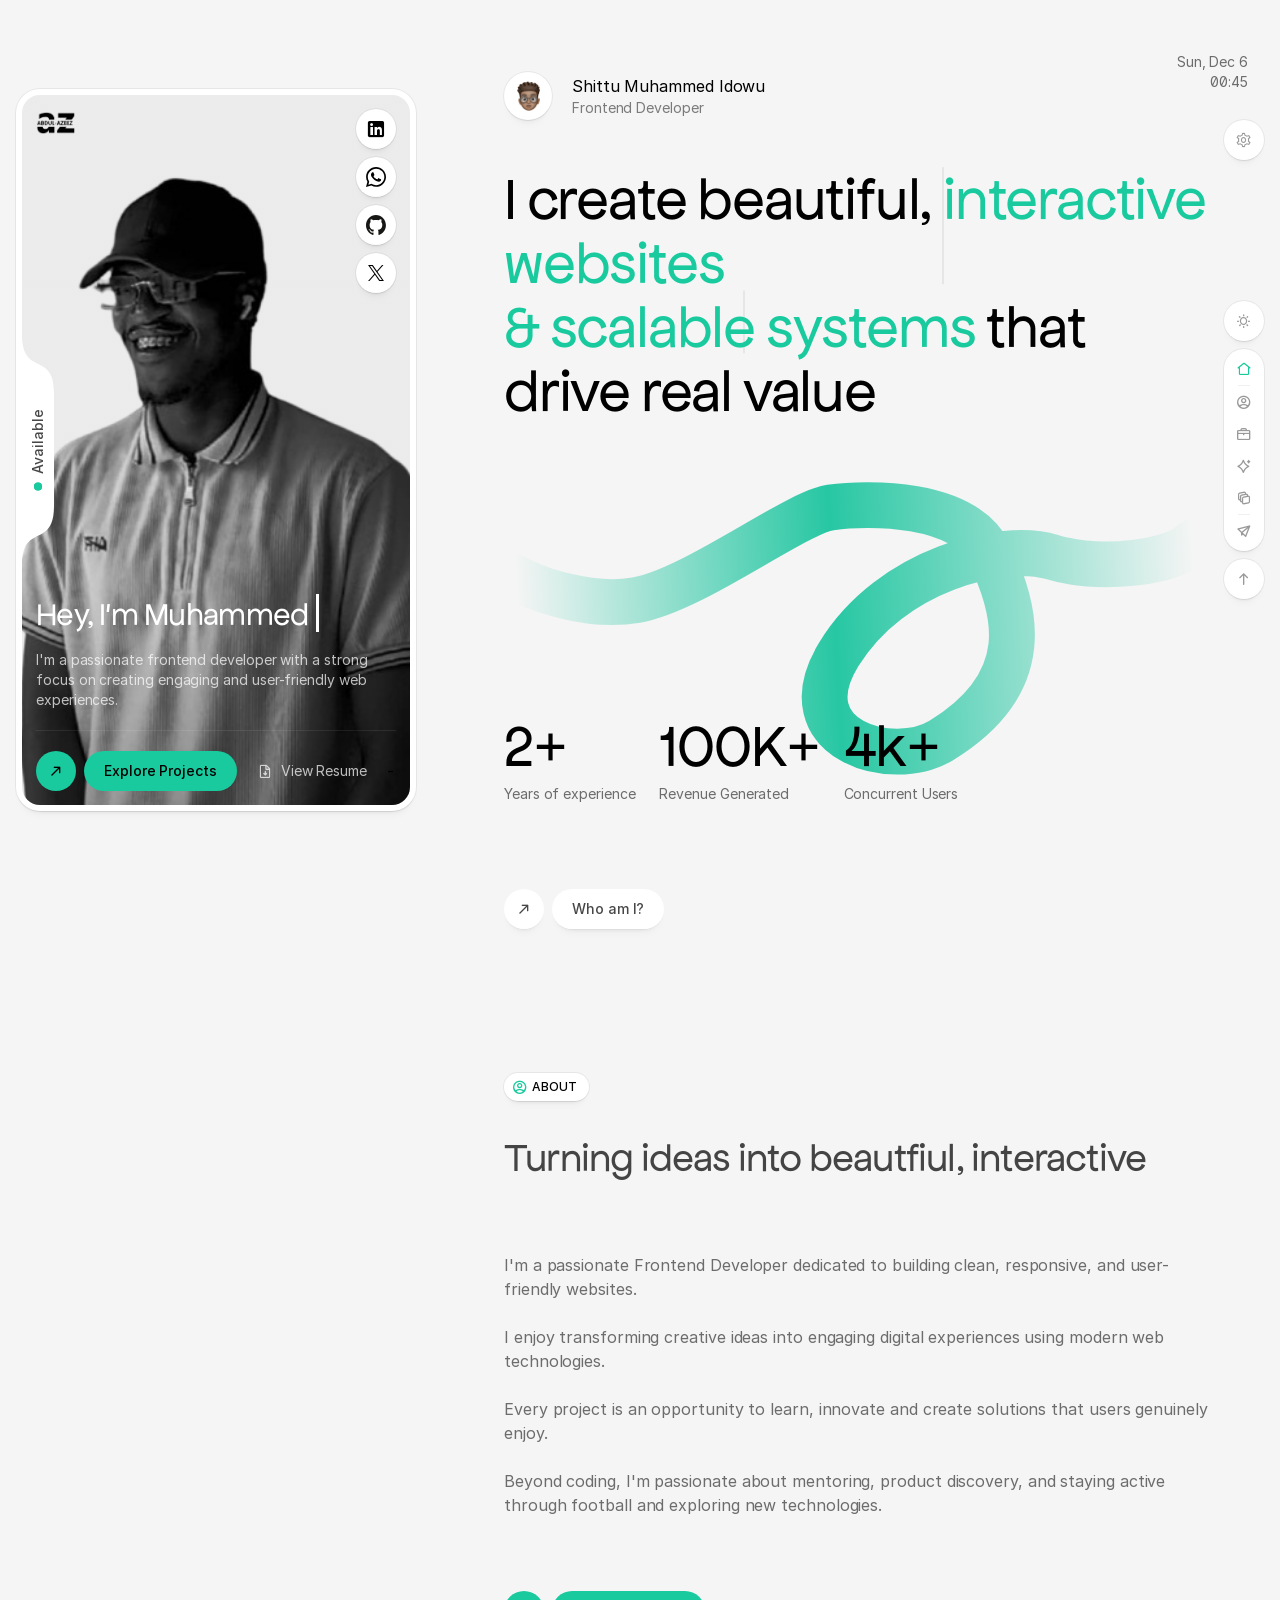
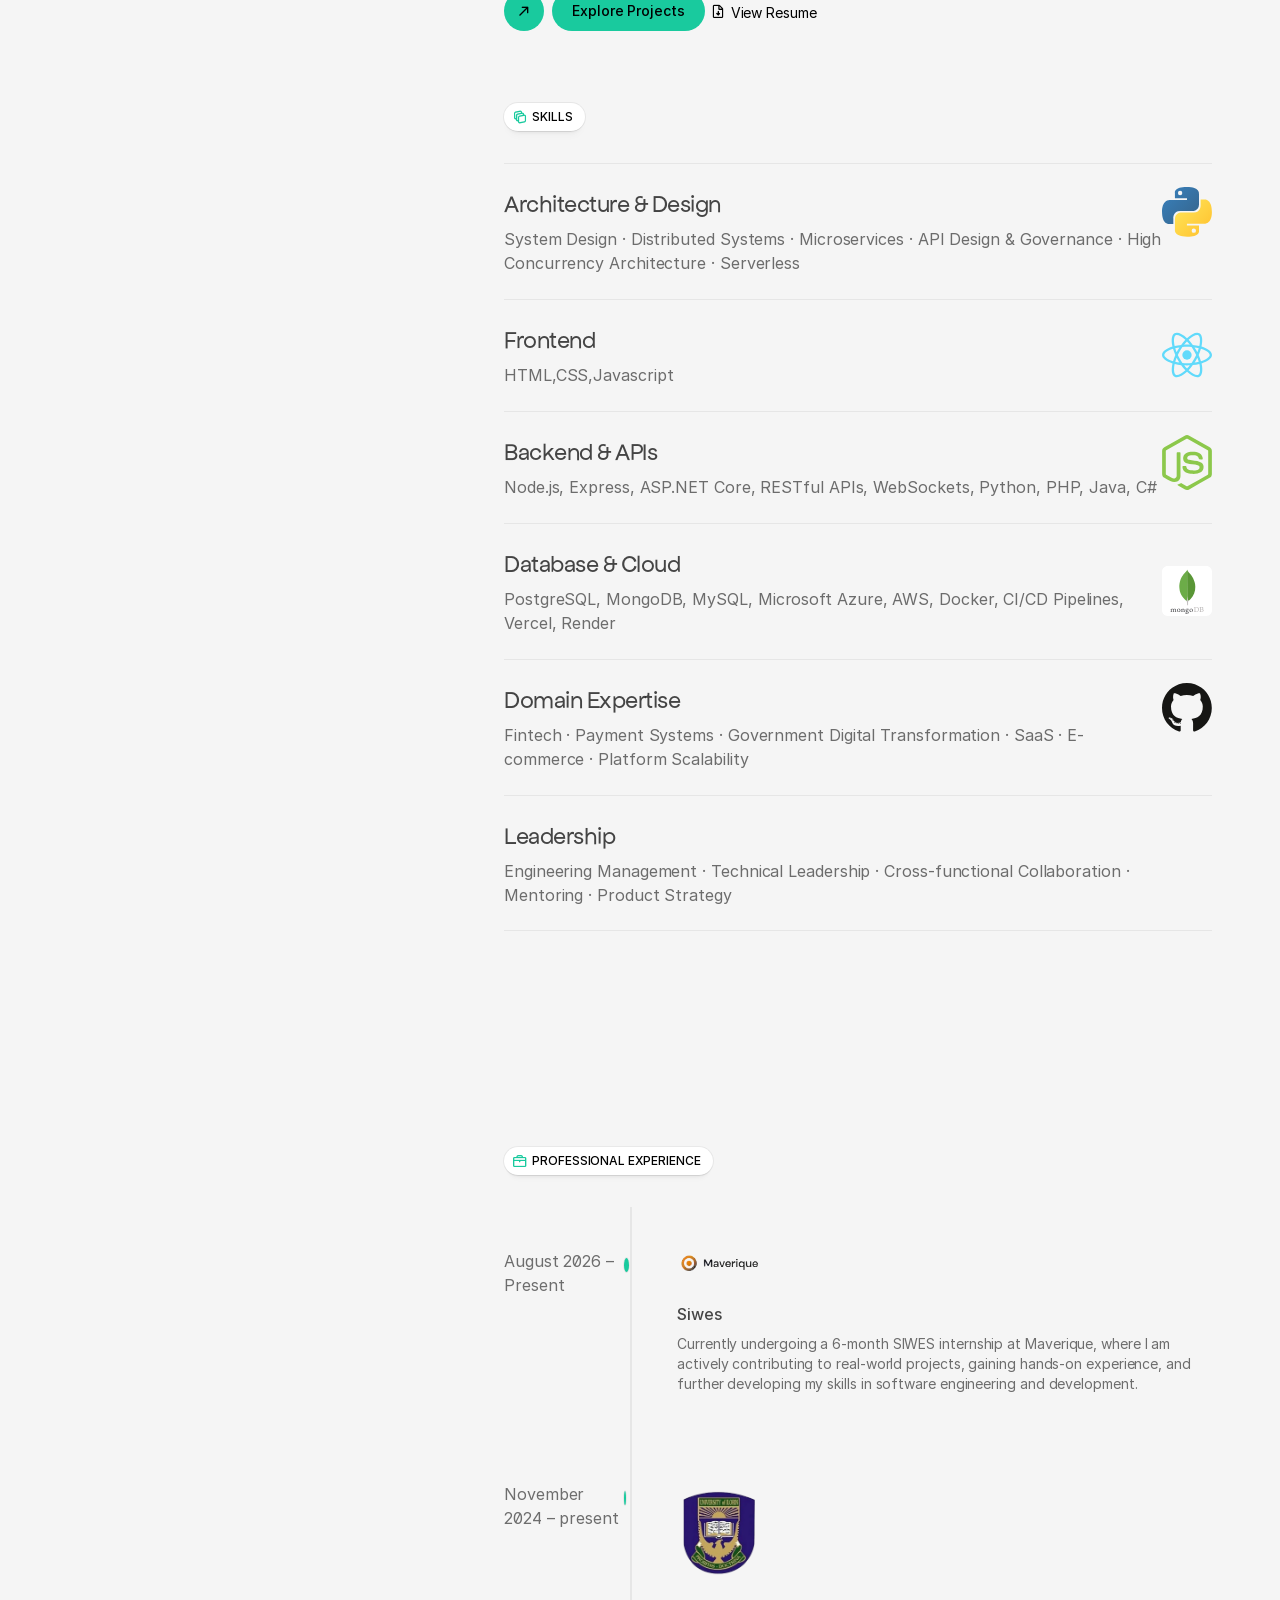
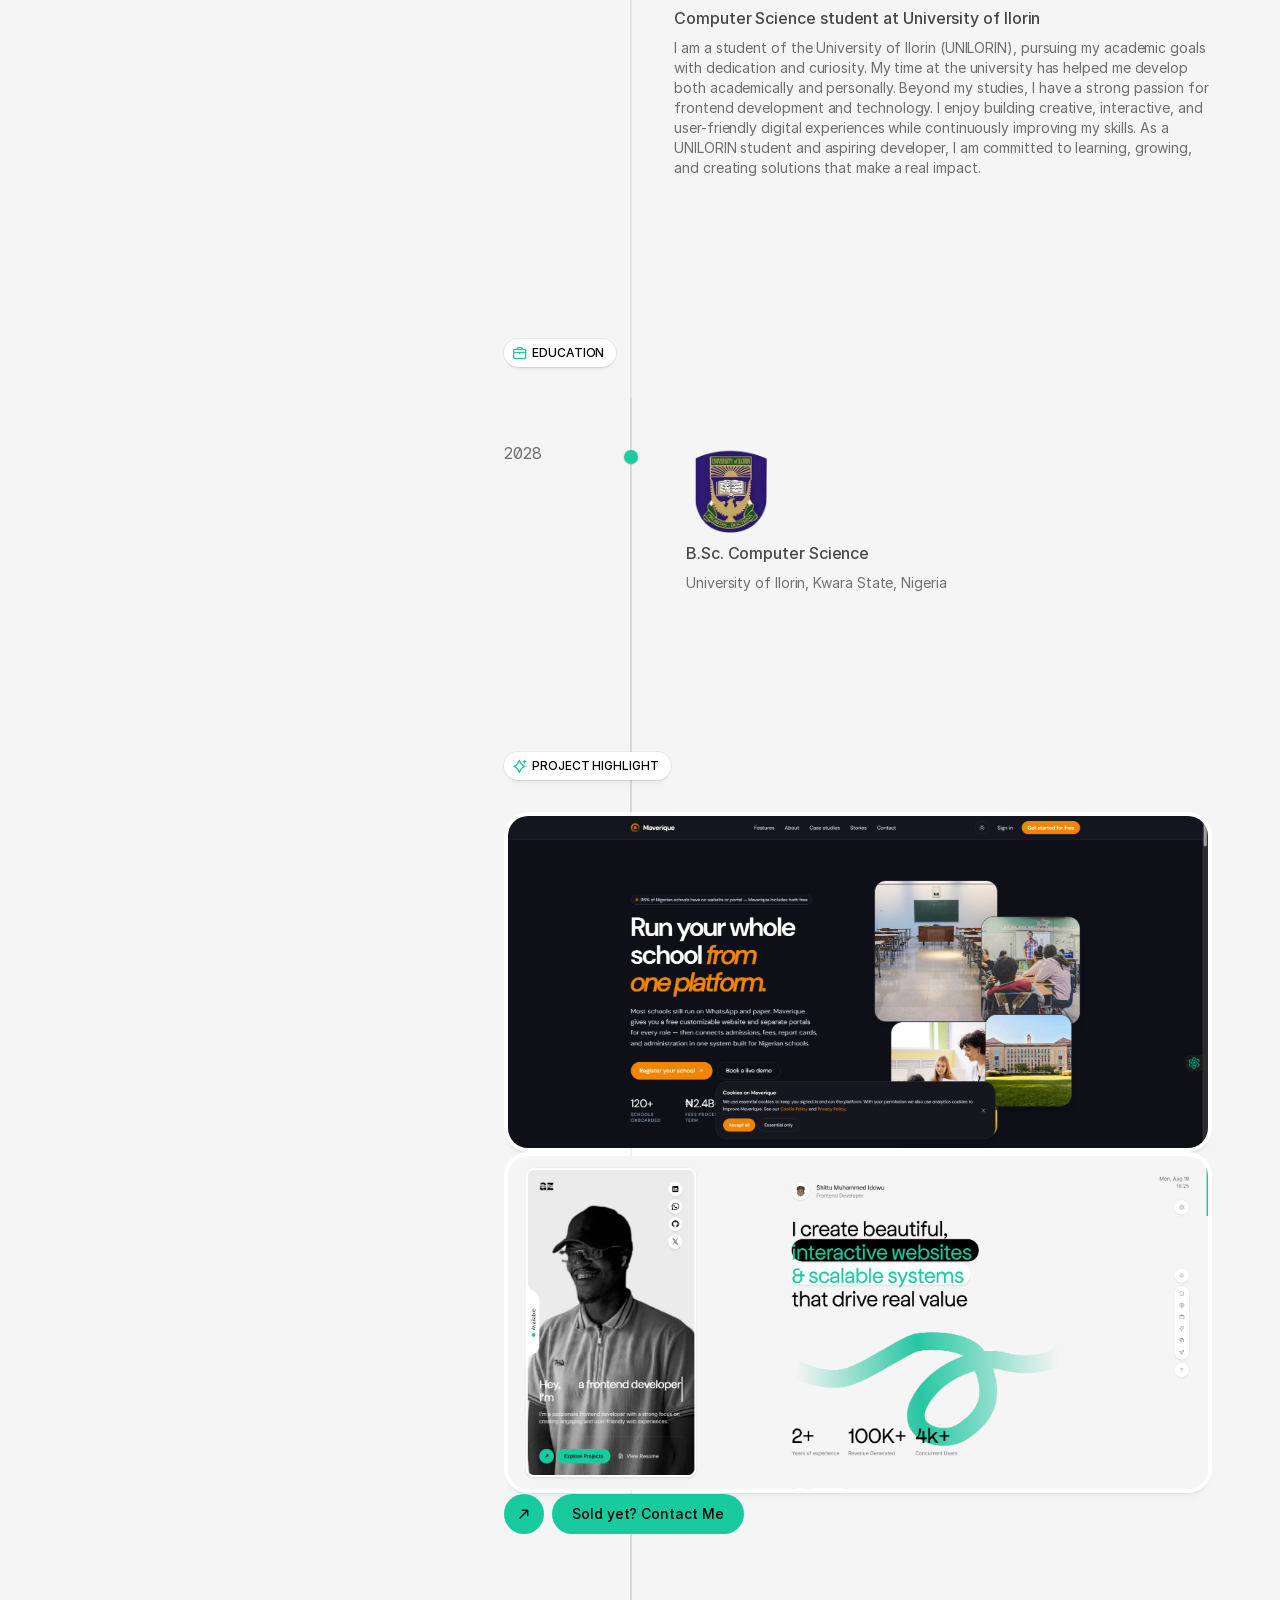
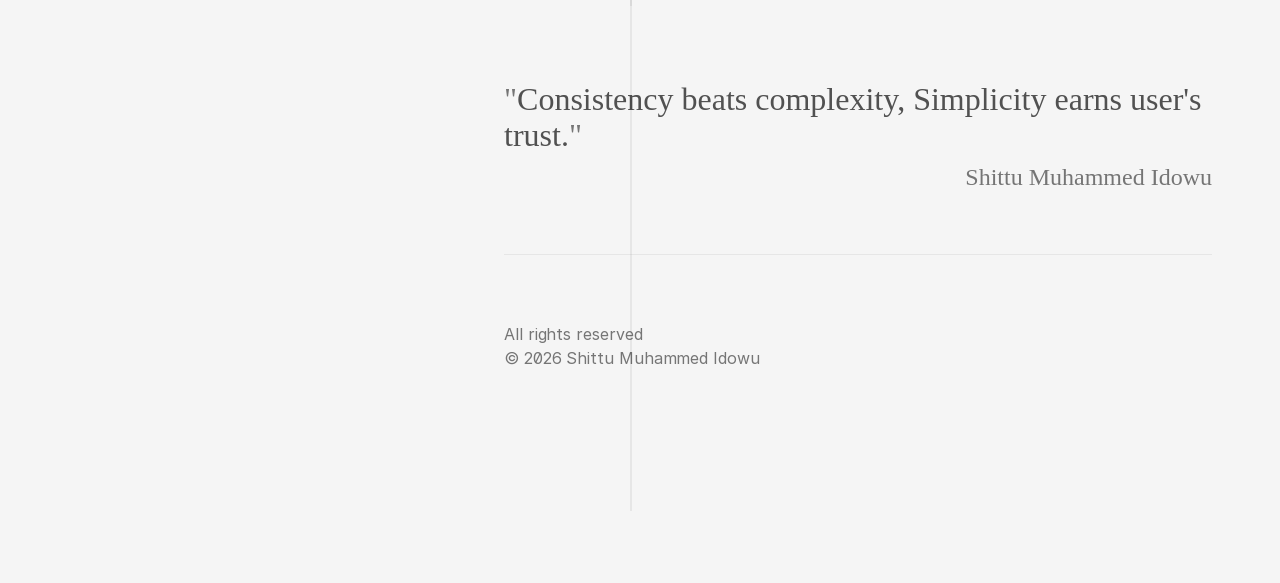
==== commit 08a17cc9: "New update" ====
--- a/index.html
+++ b/index.html
@@ -224,7 +224,7 @@
       </ul>
       <div class="nav-bottom">
         <a href="#" class="tf-btn-icon go-top">
-          <i class="icon icon-arrow-top">d</i>
+          <i class="icon icon-arrow-top"></i>
         </a>
       </div>
     </div>
@@ -694,7 +694,7 @@
                           <a href="#projects"
                             ><img
                               class="image-switch"
-                              data-dark="assets/images/logo/gfa.png"
+                              data-dark="assets/images/logo/Maverique.png"
                               loading="lazy"
                               width="89"
                               height="32"
@@ -721,7 +721,7 @@
                           <a href="#projects"
                             ><img
                               class="image-switch"
-                              data-dark="assets/images/logo/clearerpay.svg"
+                              data-dark="assets/images/logo/Unilorinlogo.png"
                               width="89"
                               height="32"
                               src="assets/images/logo/Unilorinlogo.png"
@@ -962,7 +962,7 @@
                       <div class="timeline-content">
                           <img
                               class="image-switch"
-                              data-dark="assets/images/logo/clearerpay.svg"
+                              data-dark="assets/images/logo/Unilorinlogo.png"
                               width="89"
                               height="32"
                               src="assets/images/logo/Unilorinlogo.png"
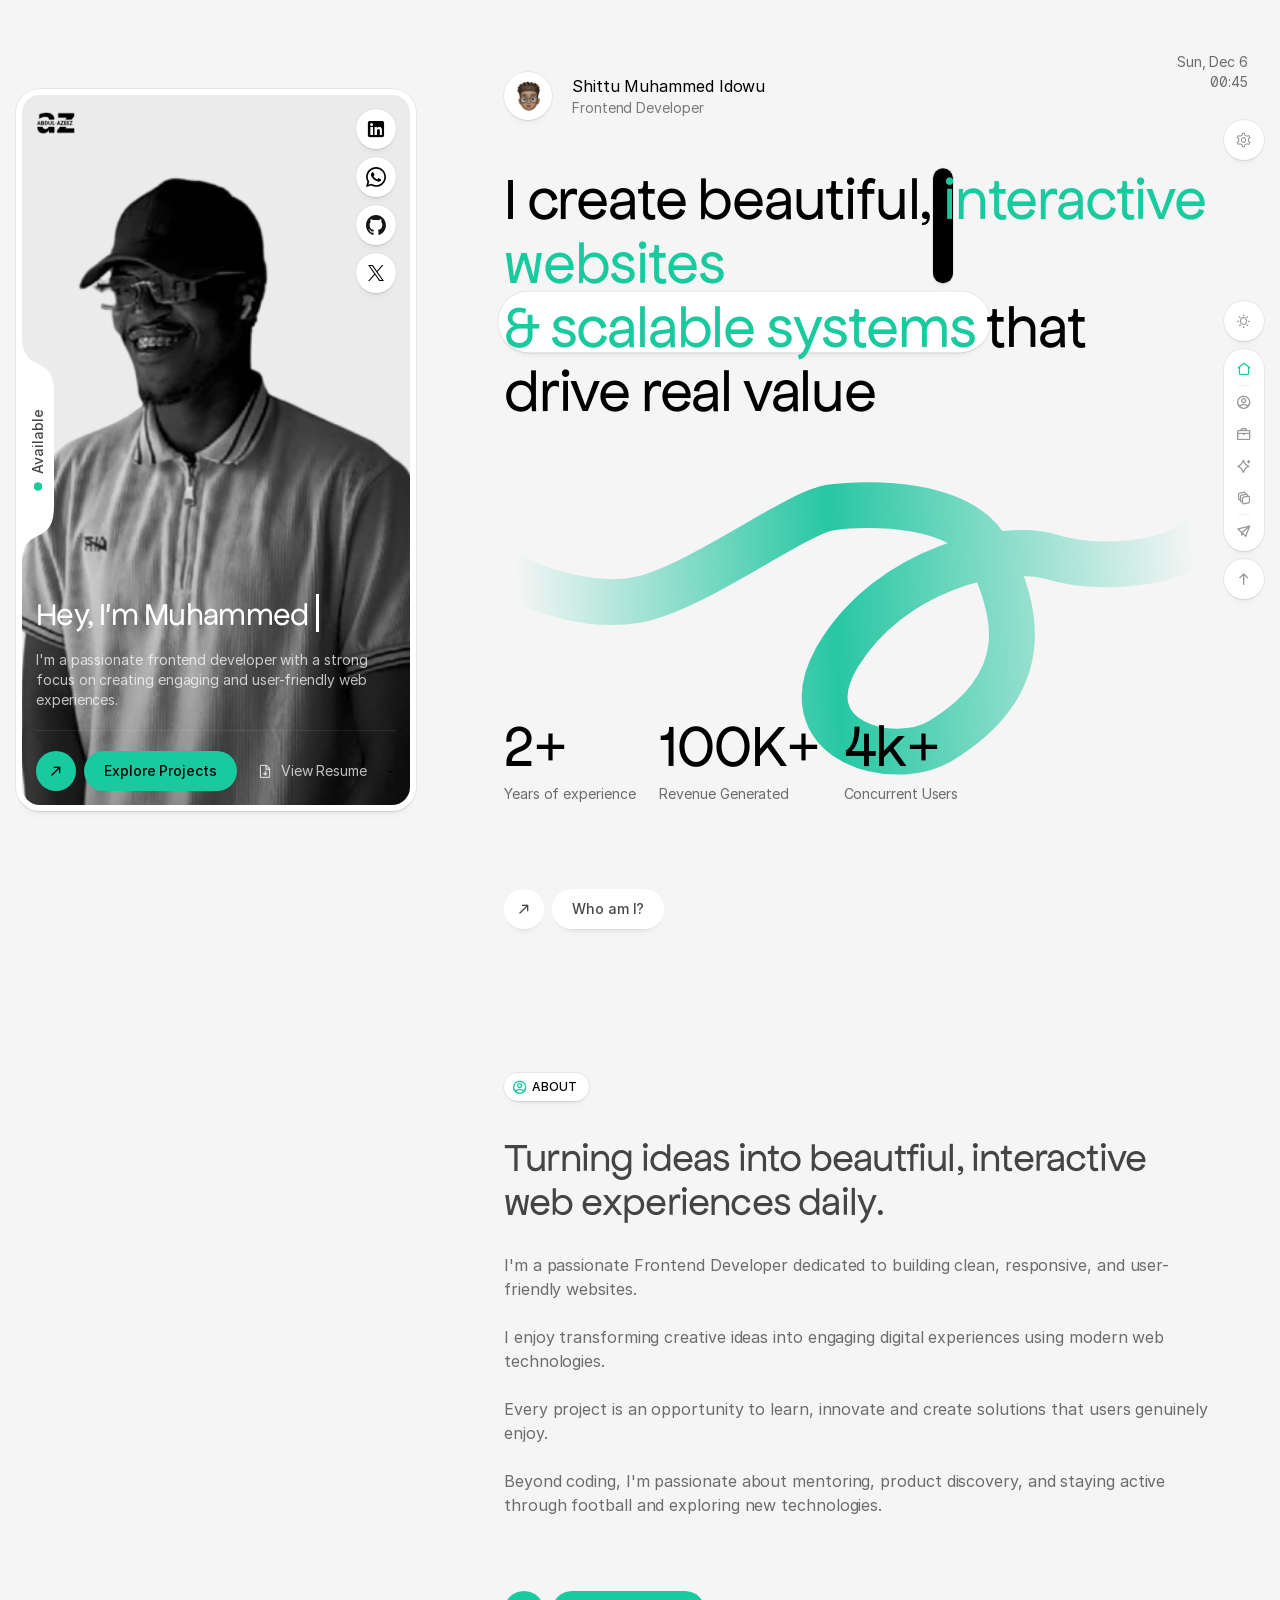
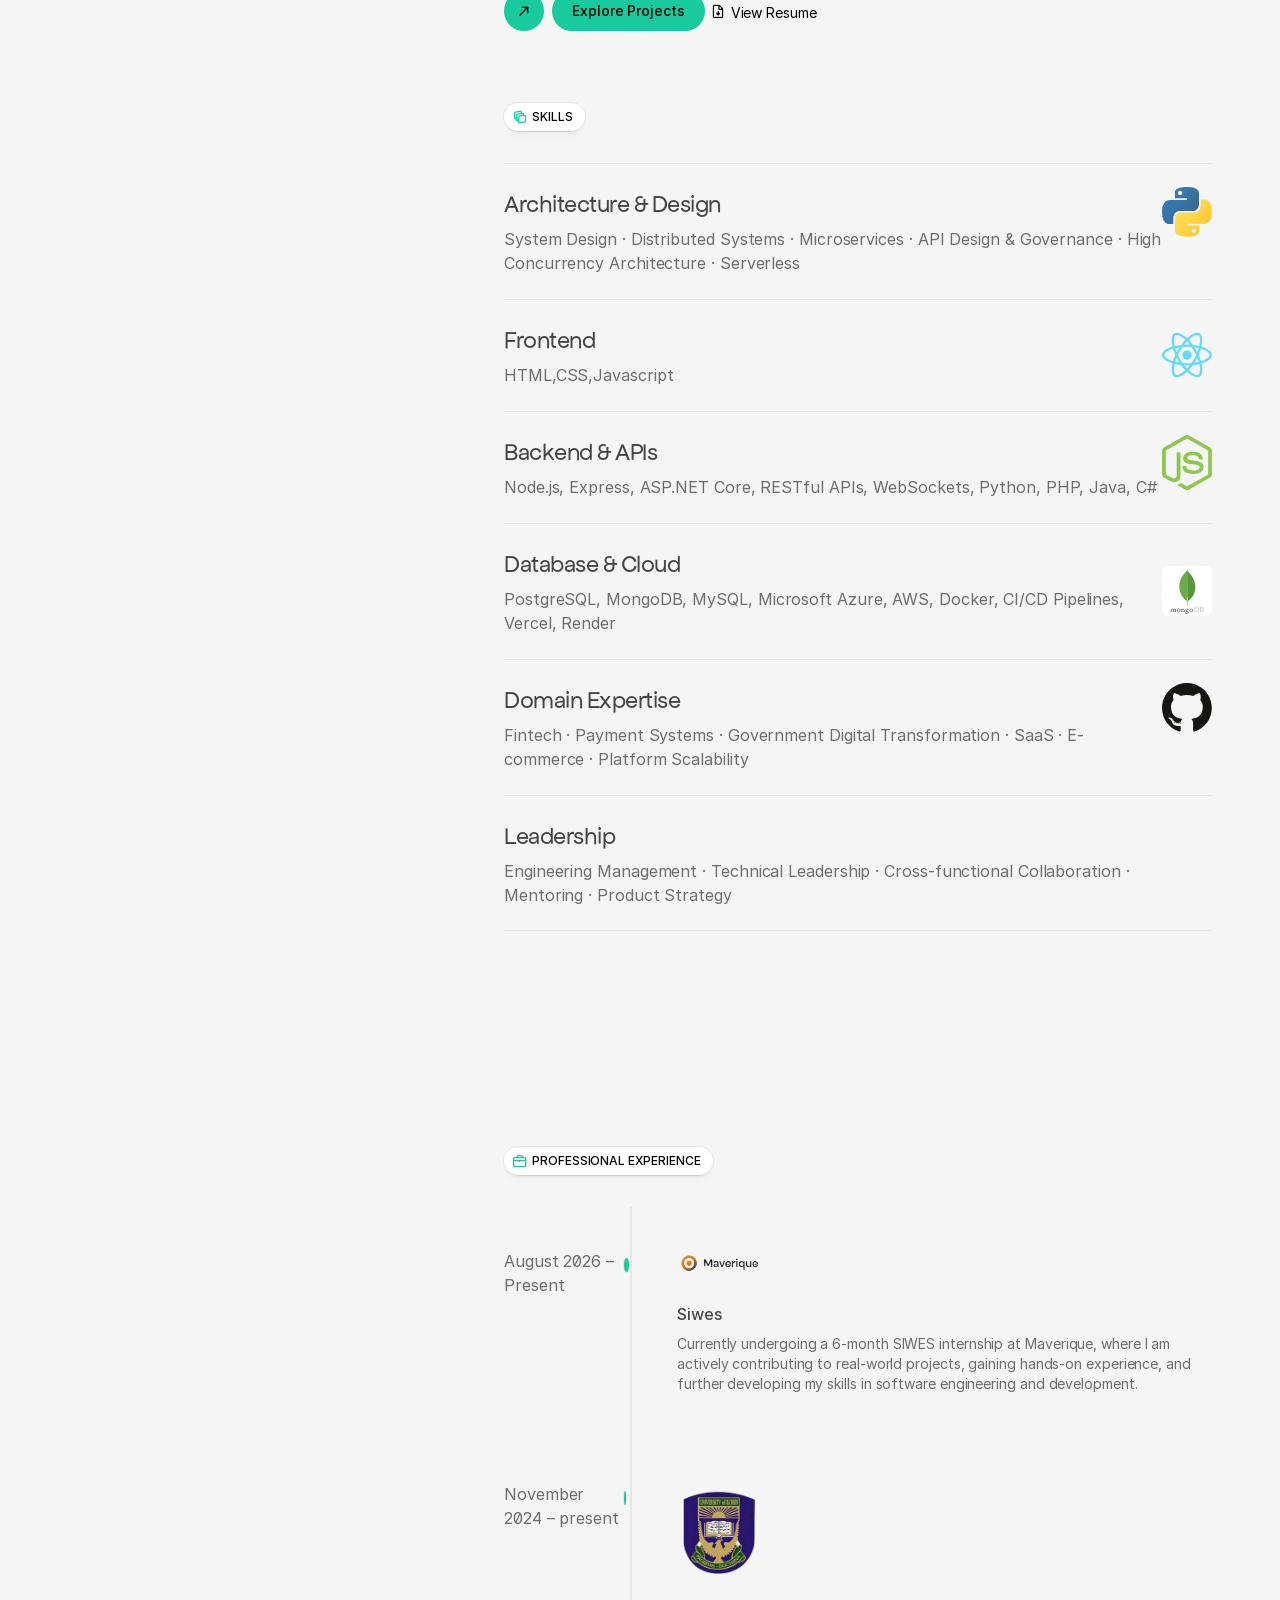
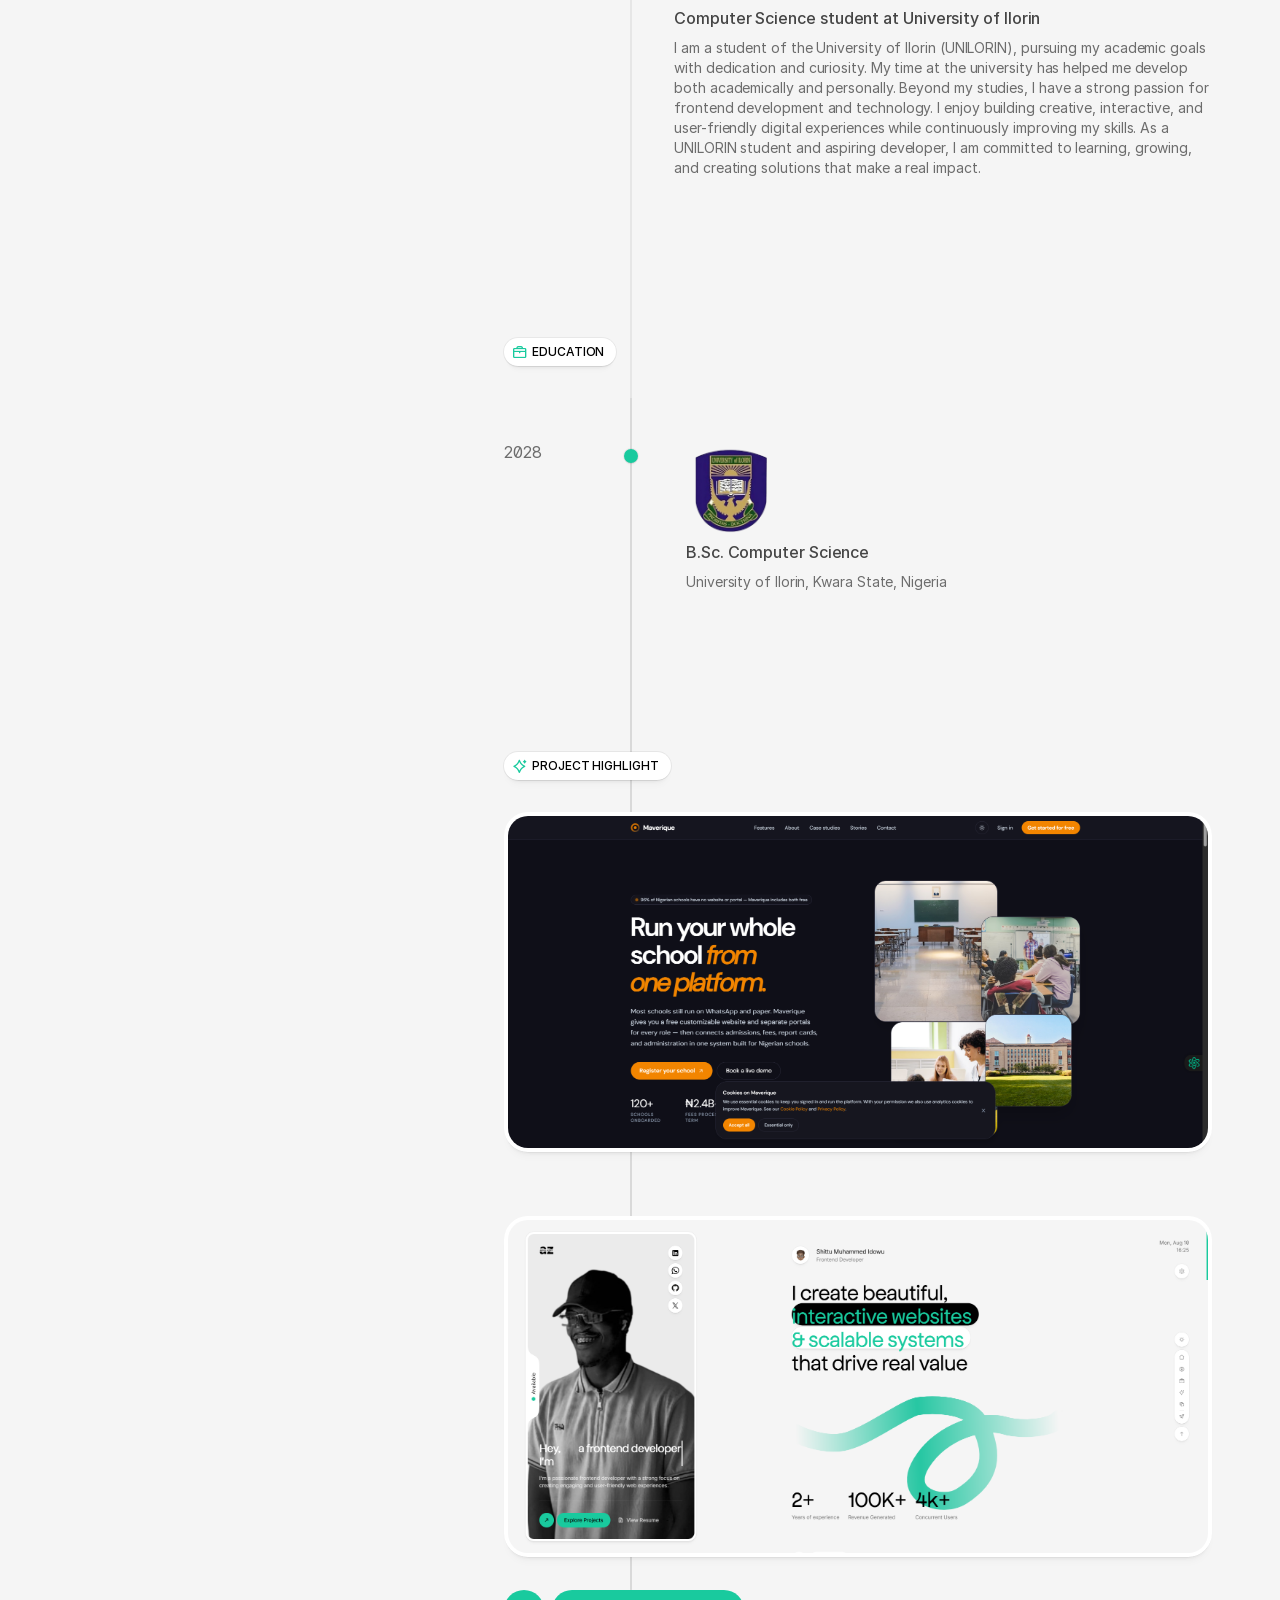
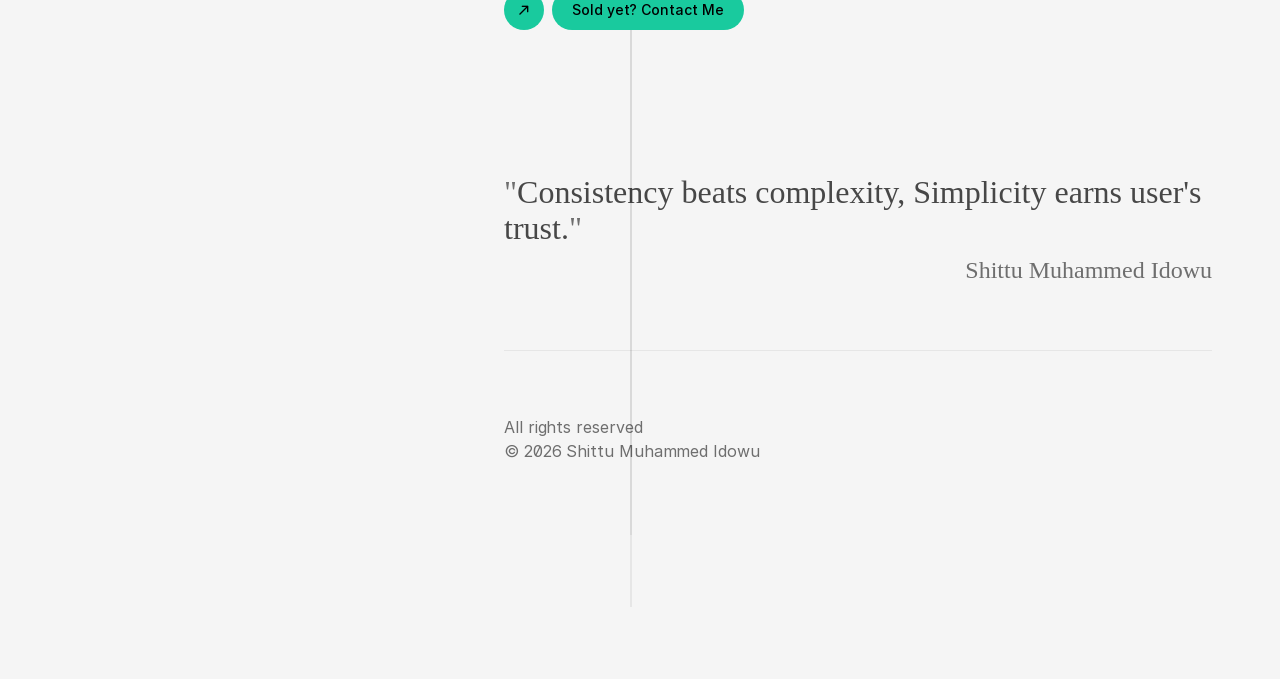
==== commit 0a613fe5: "New Update" ====
--- a/index.html
+++ b/index.html
@@ -999,7 +999,7 @@
                     <i class="icon icon-high-light"></i>
                     Project Highlight
                   </div> 
-                  <!-- <div class="work-list element-sticky"> -->
+                   <div class="work-list element-sticky"> 
                     <!-- Treeve - Rental SaaS Platform -->
                      <div class="sticky-item">
                       <div class="wg-work">
@@ -1127,7 +1127,7 @@
 
                     <!-- Dimpified Platform -->
                     <div class="sticky-item">
-                      <div class="wg-work">
+                      <div class="wg-work"> 
                         <div class="work-image">
                           <a href="http://127.0.0.1:5503/index.html#contact">
                             <img
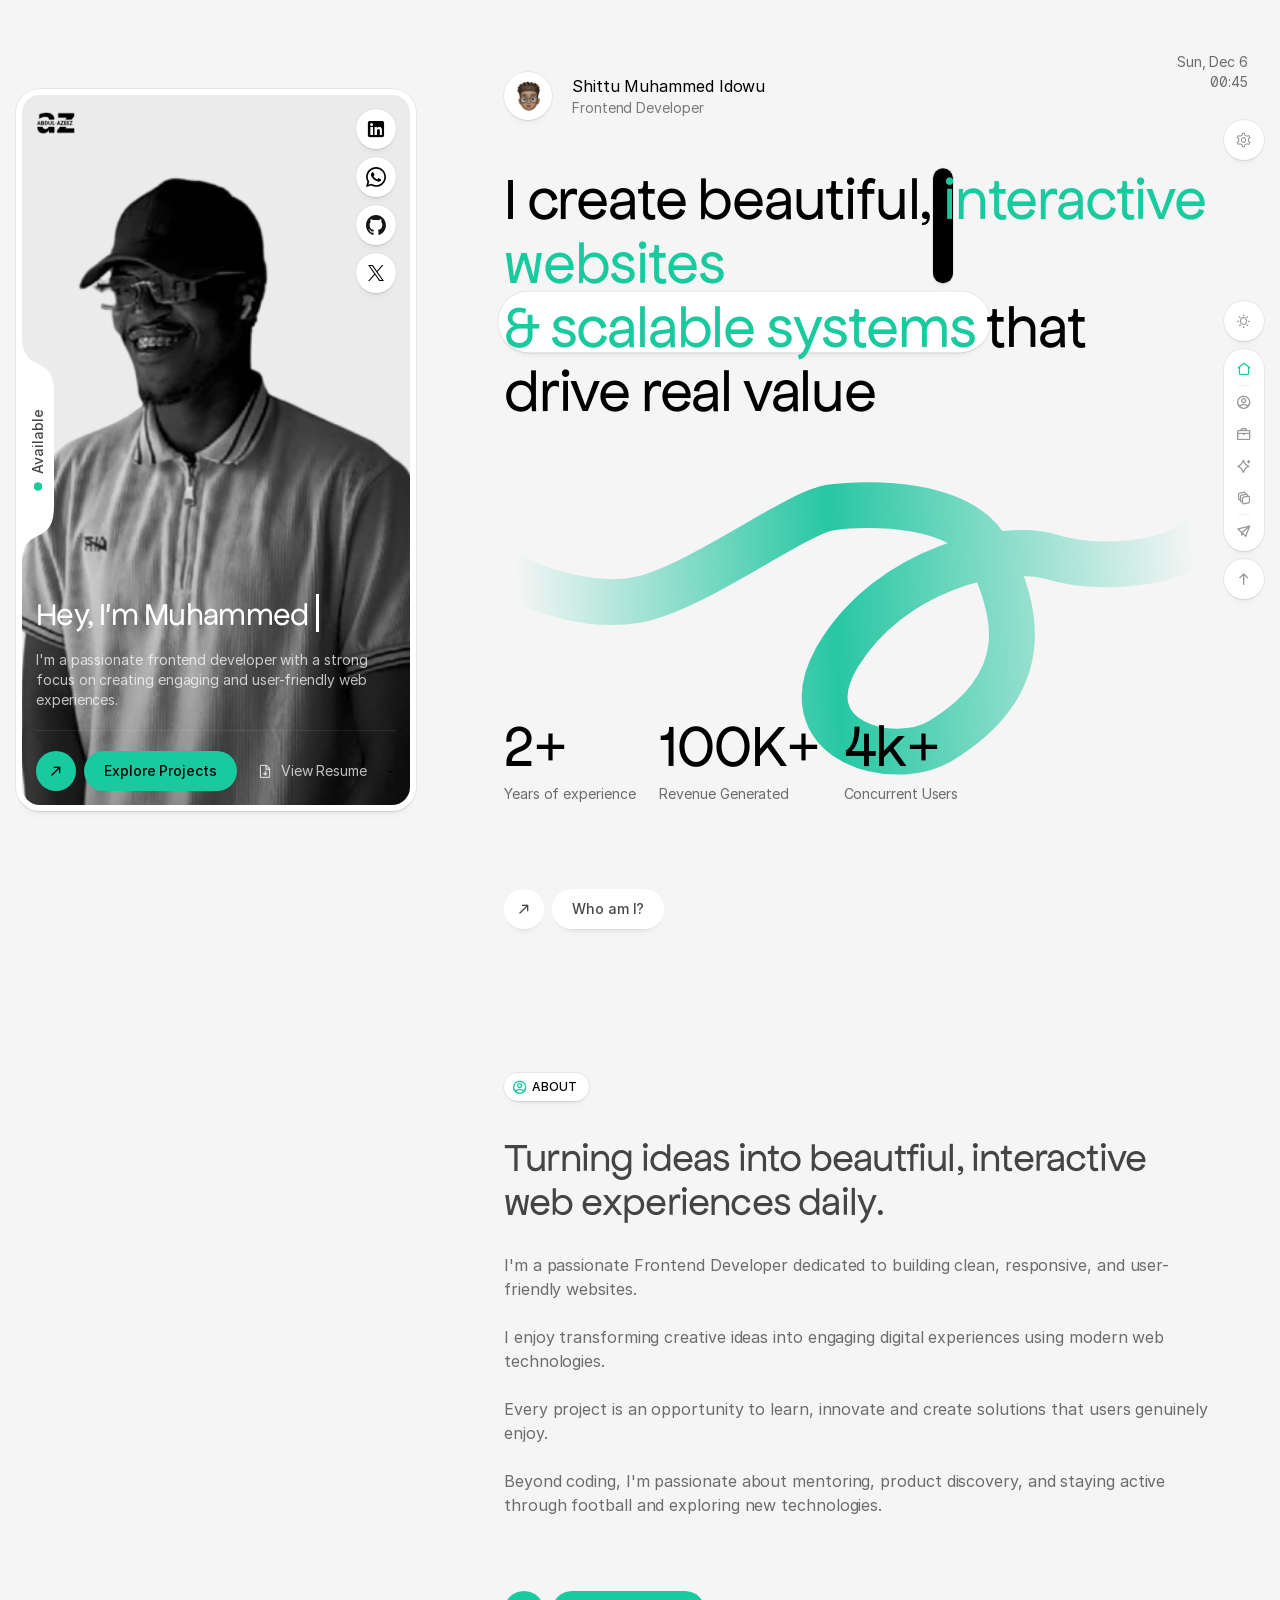
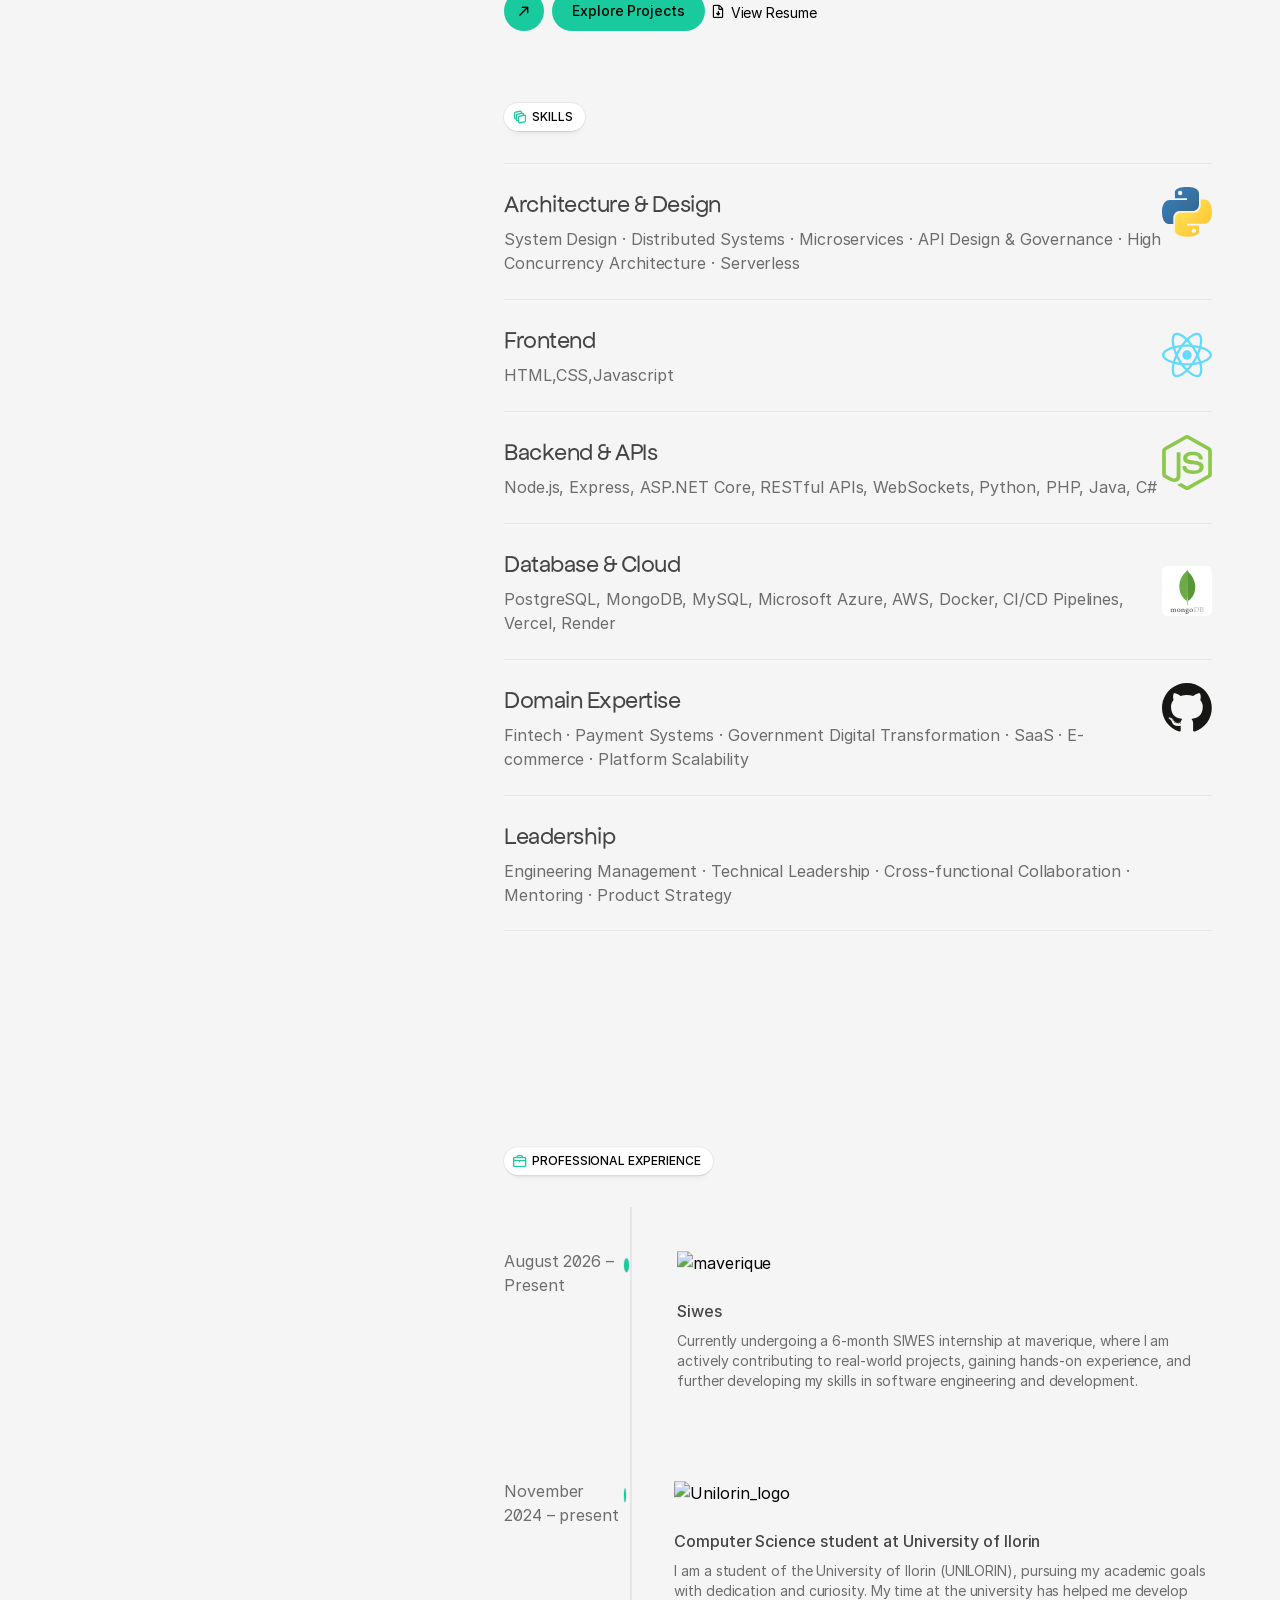
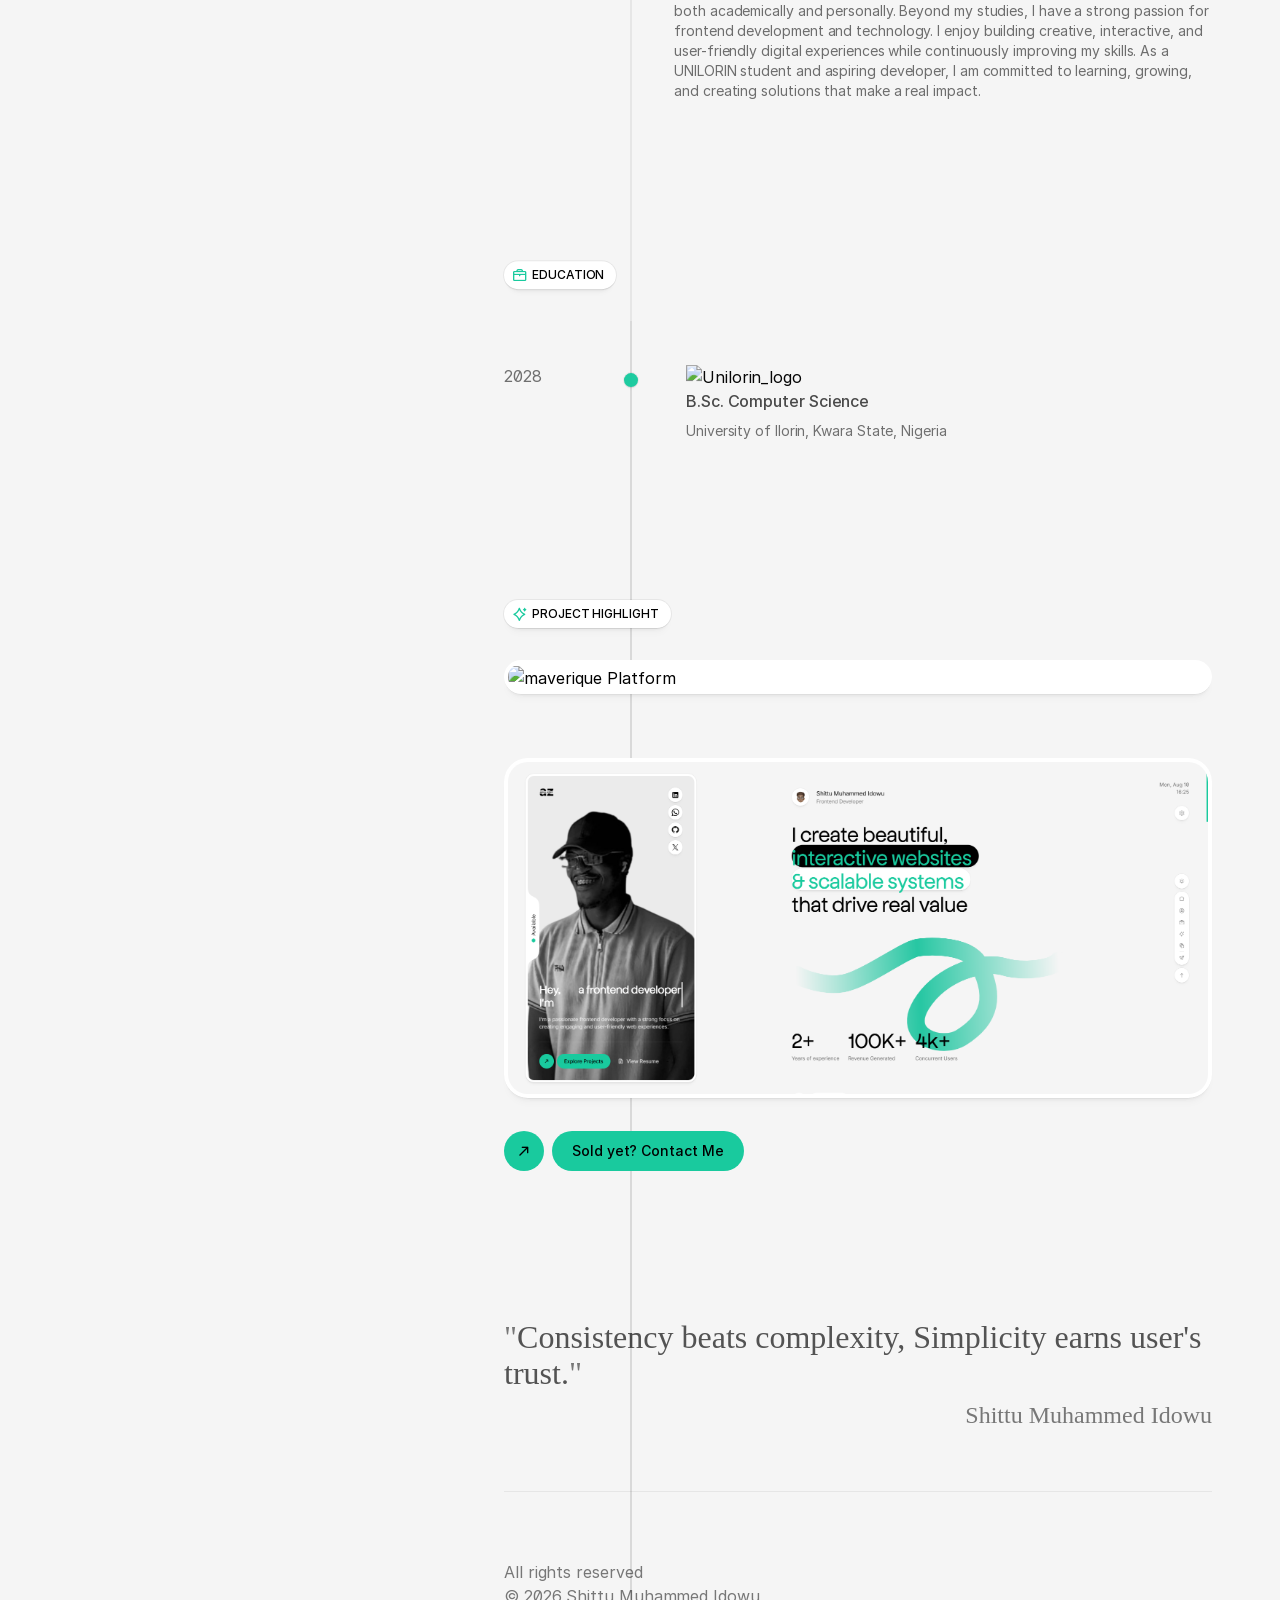
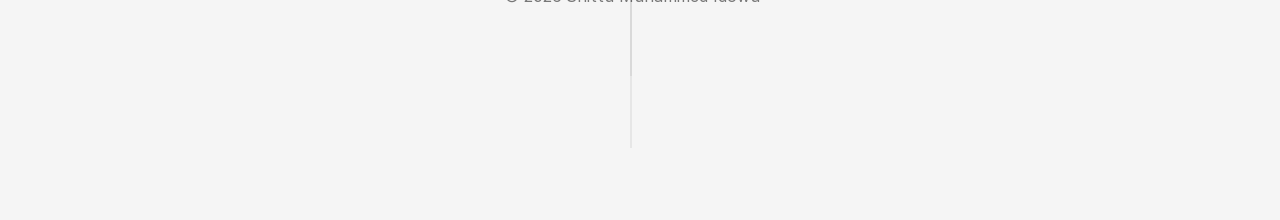
==== commit 576adf1f: "final Update" ====
--- a/index.html
+++ b/index.html
@@ -694,19 +694,19 @@
                           <a href="#projects"
                             ><img
                               class="image-switch"
-                              data-dark="assets/images/logo/Maverique.png"
+                              data-dark="assets/images/logo/maverique.png"
                               loading="lazy"
                               width="89"
                               height="32"
-                              src="assets/images/logo/M.png"
-                              alt="Maverique"
+                              src="assets/images/logo/m.png"
+                              alt="maverique"
                           /></a>
                         </div>
                         <p class="timeline-role fw-medium text-black-72">
                           Siwes
                         </p>
                         <p class="timeline-desc text-body-3 text-black-56">
-                          Currently undergoing a 6-month SIWES internship at Maverique, where I am actively contributing to real-world projects, gaining hands-on experience, and further developing my skills in software engineering and development.
+                          Currently undergoing a 6-month SIWES internship at maverique, where I am actively contributing to real-world projects, gaining hands-on experience, and further developing my skills in software engineering and development.
                       </div>
                     </div>
 
@@ -721,10 +721,10 @@
                           <a href="#projects"
                             ><img
                               class="image-switch"
-                              data-dark="assets/images/logo/Unilorinlogo.png"
+                              data-dark="assets/images/logo/unilorinlogo.png"
                               width="89"
                               height="32"
-                              src="assets/images/logo/Unilorinlogo.png"
+                              src="assets/images/logo/unilorinlogo.png"
                               alt="Unilorin_logo"
                           /></a>
                         </div>
@@ -744,7 +744,7 @@
                       </div>
                     </div> 
 
-                    <!-- Technical Lead Dimpified Dec 2024 – Dec 2025 -->
+                    <!--Technical Lead Dimpified Dec 2024 – Dec 2025 -->
                      <!--<div class="timeline-item effectFade fadeUp no-div">
                       <p class="timeline-date text-black-56">
                         December 2024 – December 2025
@@ -962,10 +962,10 @@
                       <div class="timeline-content">
                           <img
                               class="image-switch"
-                              data-dark="assets/images/logo/Unilorinlogo.png"
+                              data-dark="assets/images/logo/unilorinlogo.png"
                               width="89"
                               height="32"
-                              src="assets/images/logo/Unilorinlogo.png"
+                              src="assets/images/logo/unilorinlogo.png"
                               alt="Unilorin_logo"
                           />
                         
@@ -1004,39 +1004,39 @@
                      <div class="sticky-item">
                       <div class="wg-work">
                         <div class="work-image">
-                          <a href="https://www.maverique.app/">
+                          <a href="projects/maverique">
                             <img
                               loading="lazy"
                               width="700"
                               height="427"
-                              src="assets/images/section/Maverique.png"
-                              alt="Maverique Platform"
+                              src="assets/images/section/maverique.png"
+                              alt="maverique Platform"
                             />
                           </a>
                         </div> 
                        <div class="wrap"> 
                            <div class="work-content">
                             <div class="w-image">
-                              <a href="https://www.maverique.app/">
+                              <a href="projects/maverique">
                                 <img
                                   loading="lazy"
                                   width="468"
                                   height="856"
-                                  src="assets/images/section/Maverique.png"
-                                  alt="Maverique Platform"
+                                  src="assets/images/section/maverique.png"
+                                  alt="maverique Platform"
                                 />
                               </a> 
                              </div>
                             <div class="content">
                               <div class="content-top">
                                 <div class="w-logo">
-                                  <a href="https://www.maverique.app/">
+                                  <a href="projects/maverique">
                                     <img
                                       loading="lazy"
                                       width="80"
                                       height="80"
-                                      src="assets/images/logo/Maverique.png"
-                                      alt="Maverique Logo"
+                                      src="assets/images/logo/maverique.png"
+                                      alt="maverique Logo"
                                     />
                                   </a>
                                 </div>
@@ -1100,7 +1100,7 @@
                                 <div class="br-line"></div>
                                 <div class="group-action">
                                   <a
-                                    href="https://www.maverique.app/"
+                                    href="projects/maverique"
                                     class="tf-btn-action style-white"
                                   >
                                     <span class="ic-wrap"
@@ -1129,7 +1129,7 @@
                     <div class="sticky-item">
                       <div class="wg-work"> 
                         <div class="work-image">
-                          <a href="http://127.0.0.1:5503/index.html#contact">
+                          <a href="projects/Portfolio">
                             <img
                               loading="lazy"
                               width="700"
@@ -1142,12 +1142,12 @@
                         <div class="wrap">
                           <div class="work-content">
                             <div class="w-image">
-                              <a href="http://127.0.0.1:5503/index.html#contact">
+                              <a href="projects/Portfolio">
                                 <img
                                   loading="lazy"
                                   width="468"
                                   height="856"
-                                  src="assets/images/section/Portfolio.png"
+                                  src="assets/images/section/portfolio.png"
                                   alt="Portfolio Platform"
                                 />
                               </a>
@@ -1155,7 +1155,7 @@
                             <div class="content">
                               <div class="content-top">
                                 <div class="w-logo">
-                                  <a href="http://127.0.0.1:5503/index.html#contact">
+                                  <a href="projects/Portfolio">
                                     <img
                                       loading="lazy"
                                       width="40"
@@ -1222,7 +1222,7 @@
                                 <div class="br-line"></div>
                                 <div class="group-action">
                                   <a
-                                    href="http://127.0.0.1:5503/index.html#contact"
+                                    href="projects/Portfolio"
                                     class="tf-btn-action style-white"
                                   >
                                     <span class="ic-wrap"
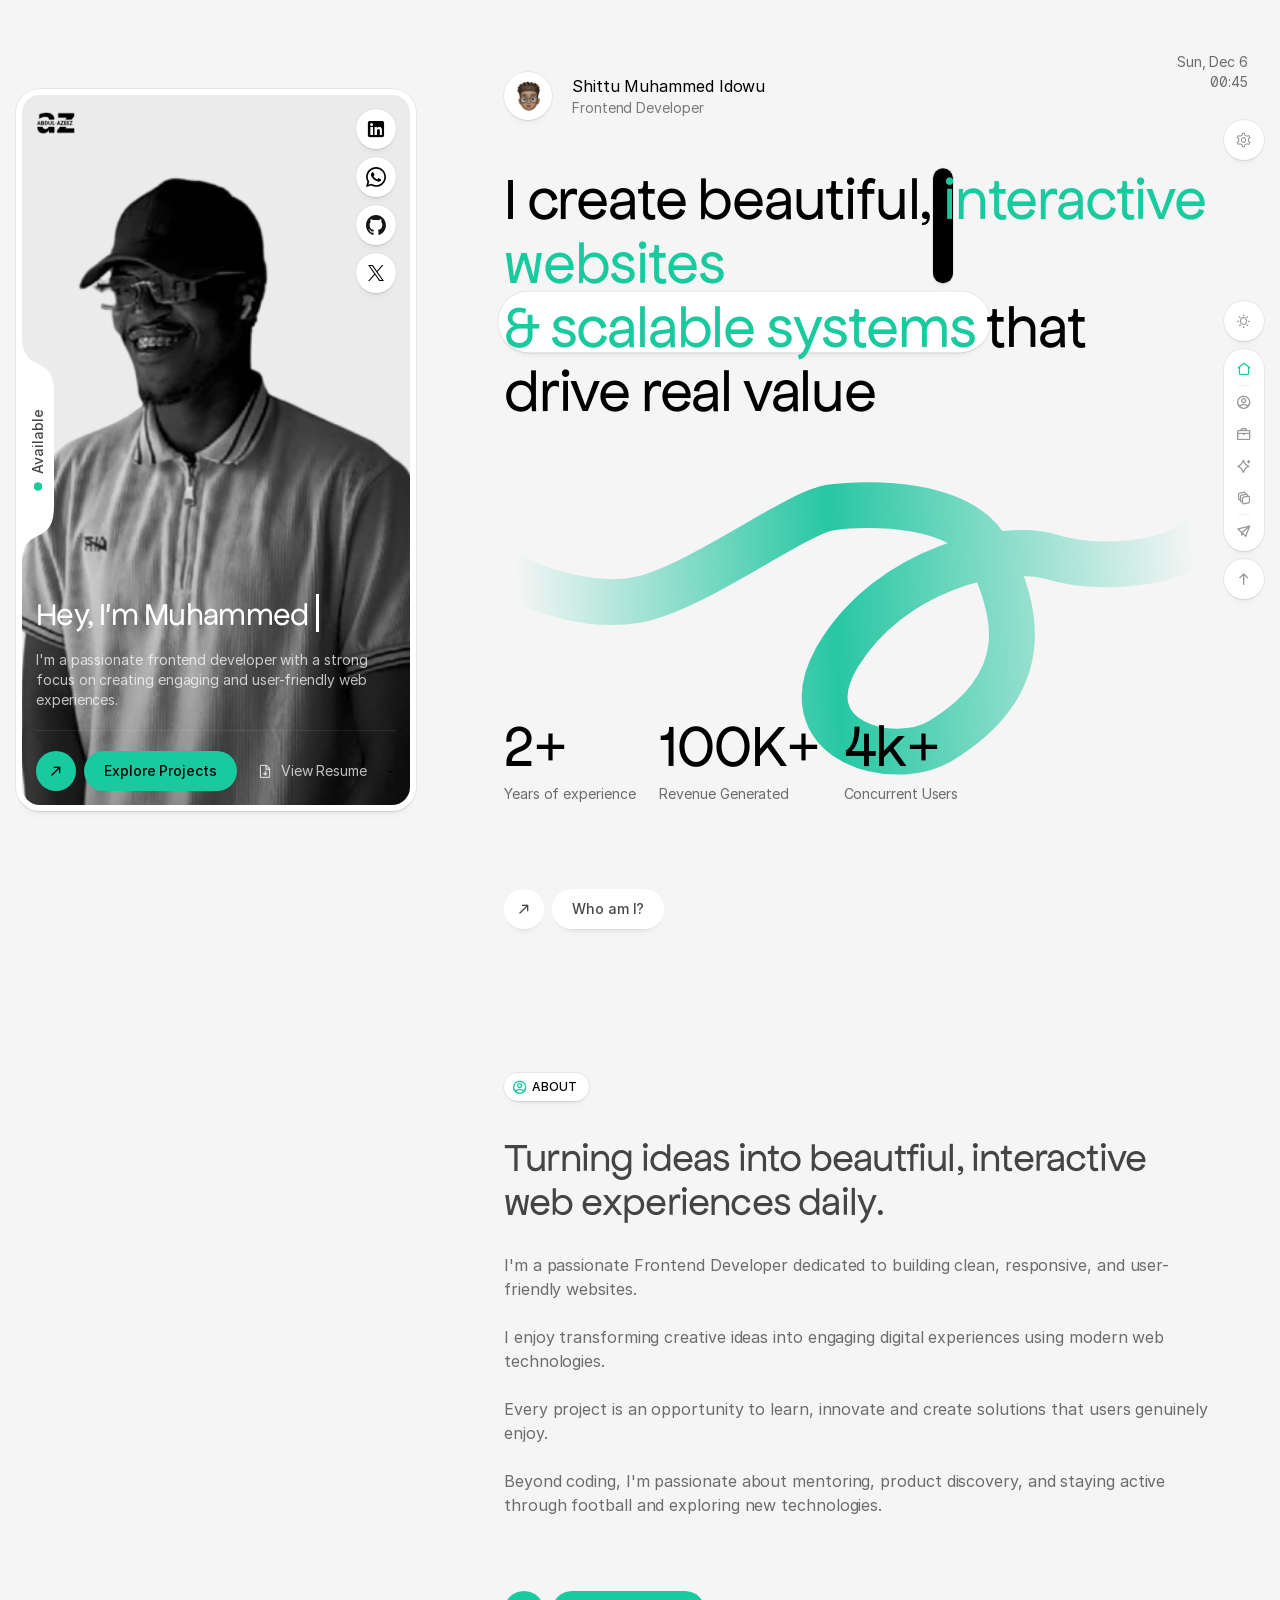
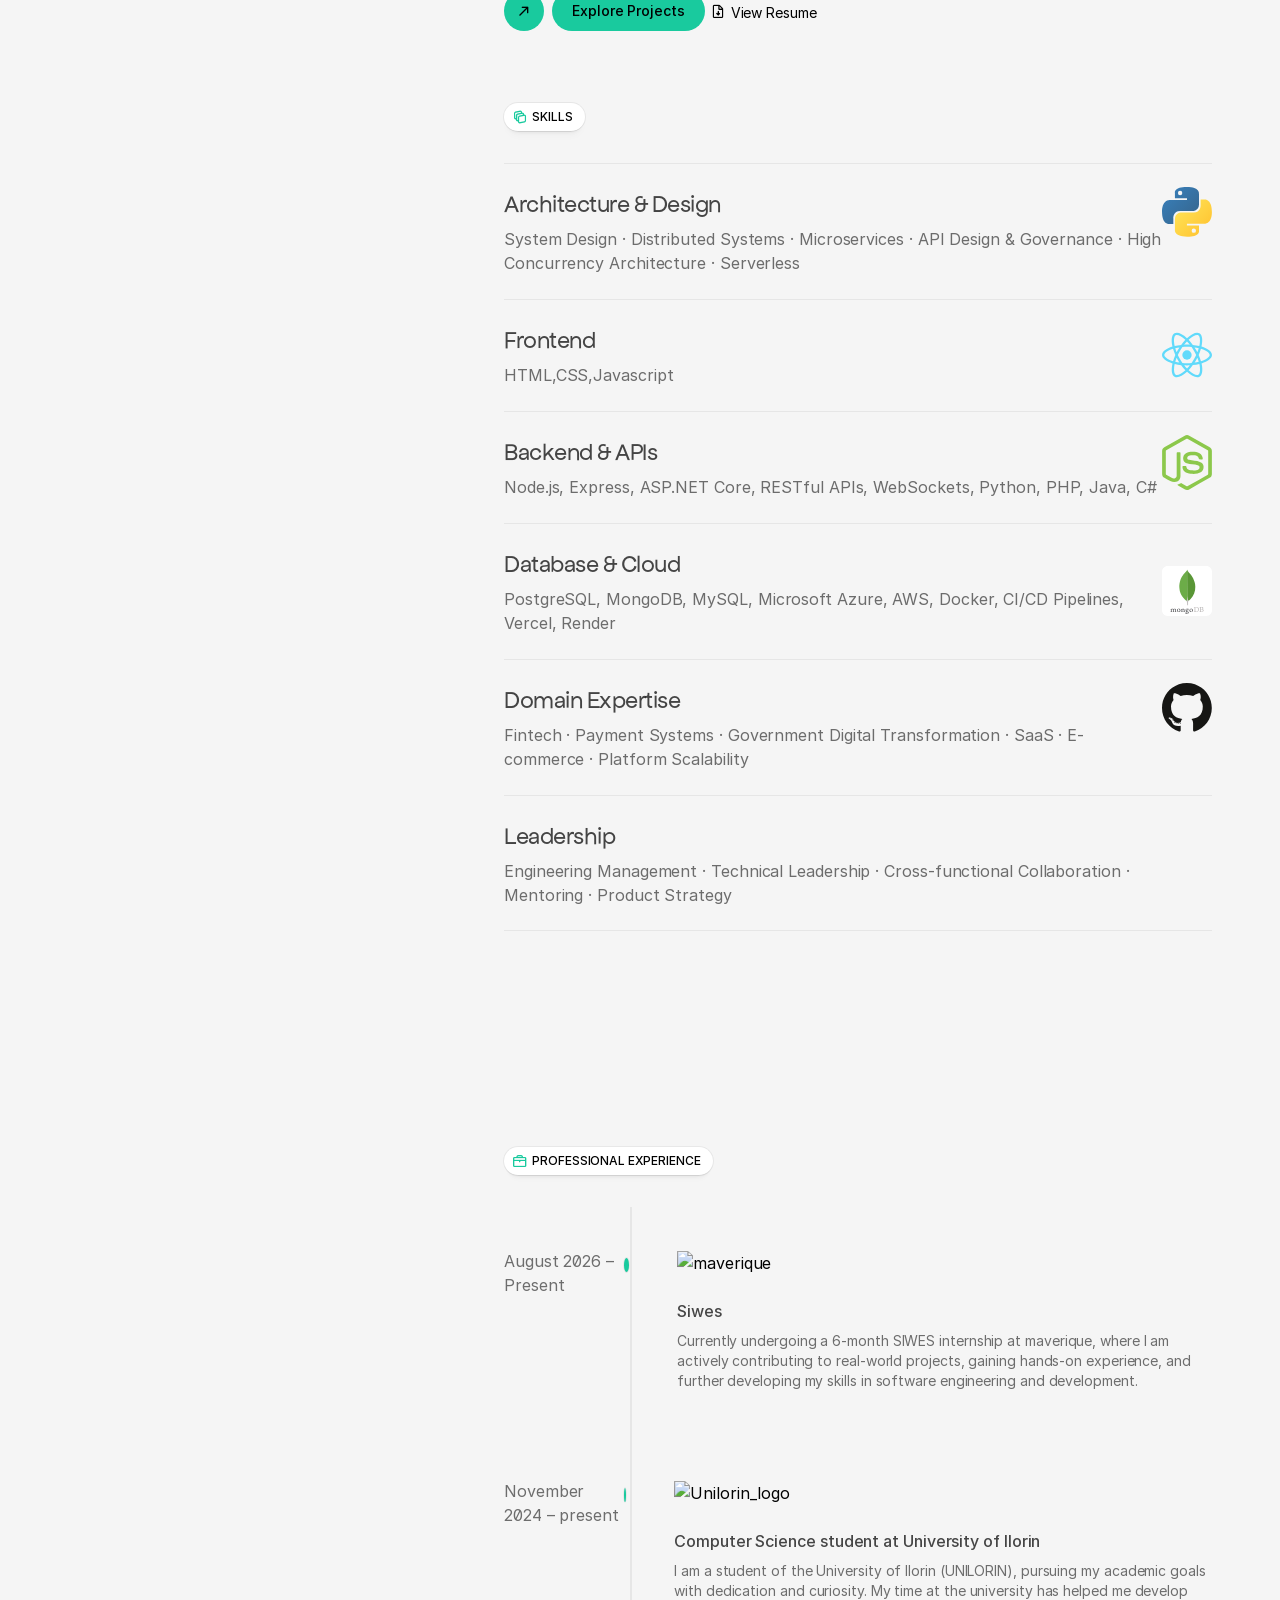
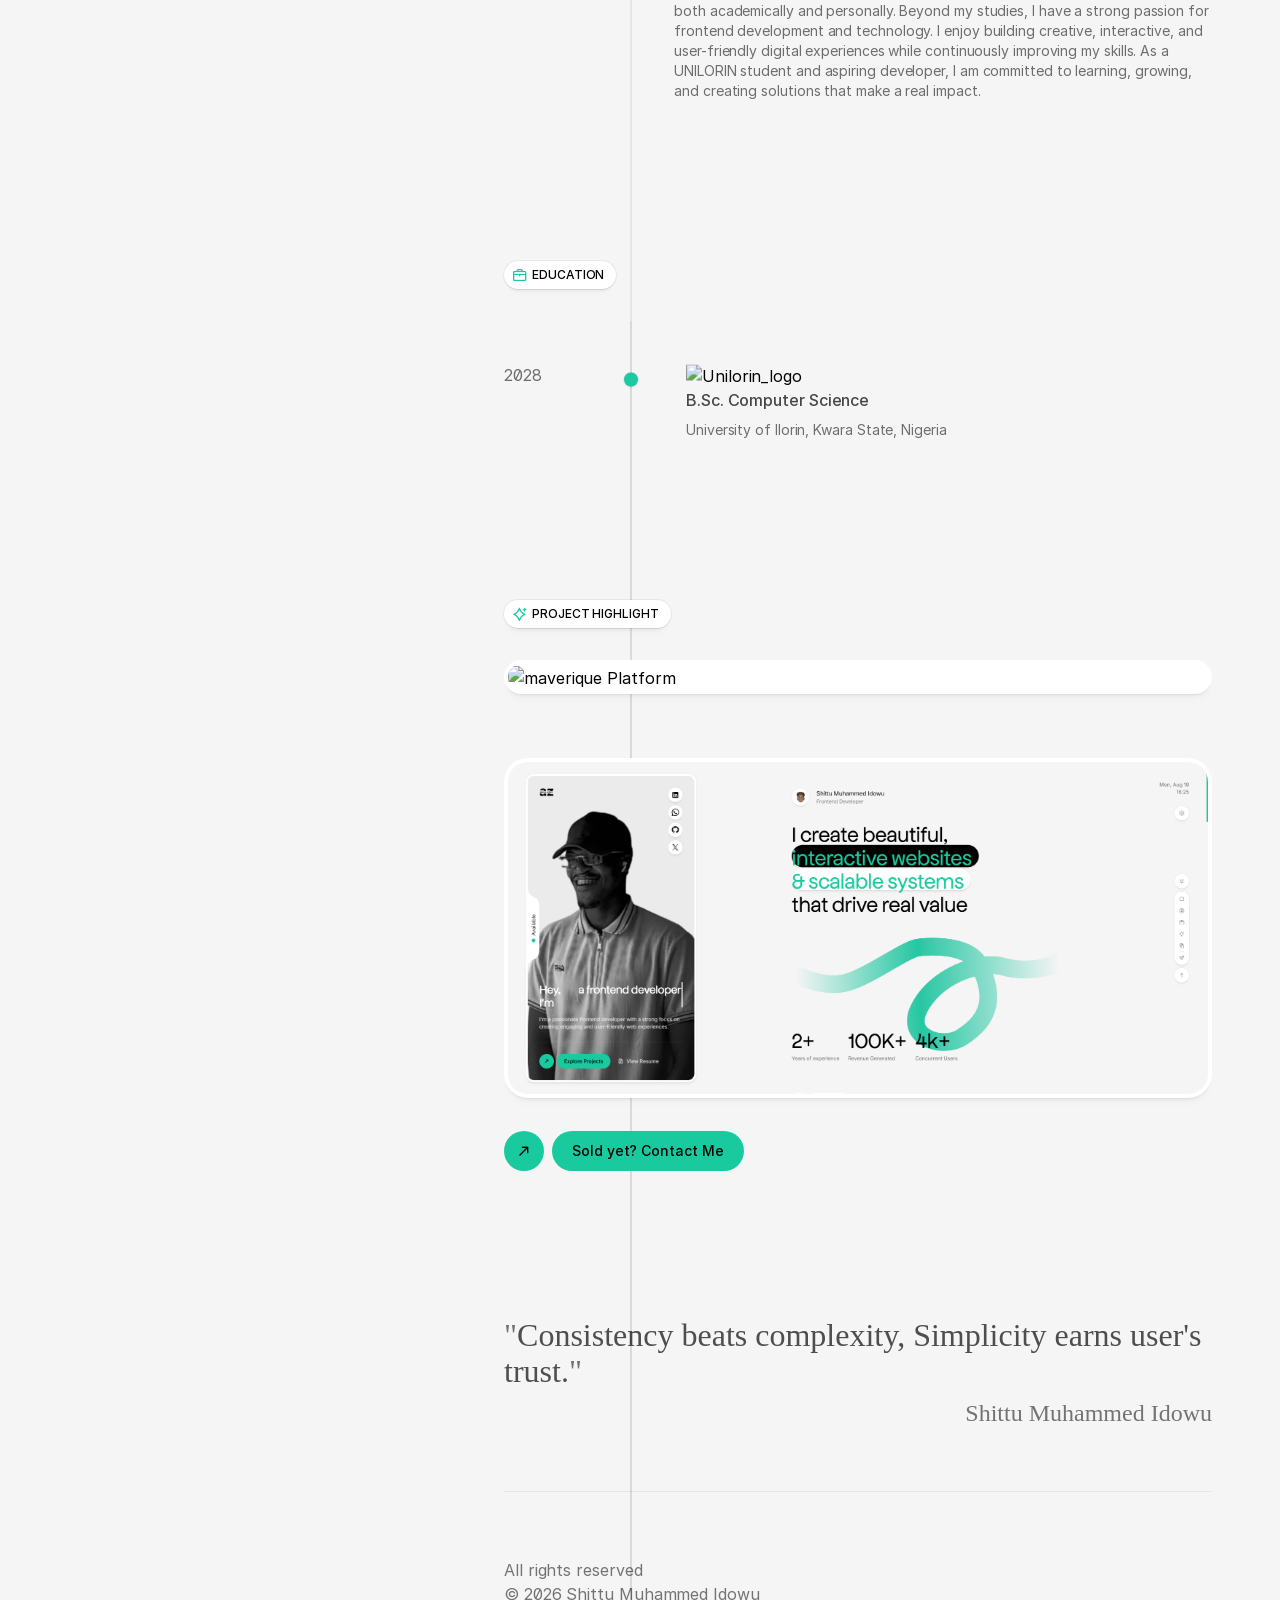
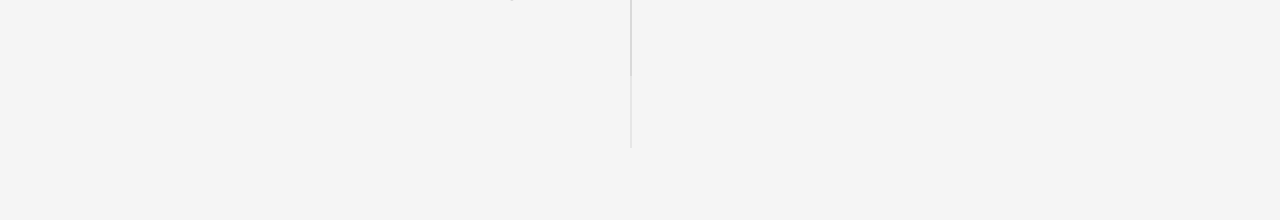
==== commit 43d320e1: "finale update" ====
--- a/index.html
+++ b/index.html
@@ -18,21 +18,21 @@
     />
    
     <!-- font -->
-    <link rel="stylesheet" href="assets/fonts/fonts.css" />
-    <link rel="stylesheet" href="assets/fonts/inter/inter.css" />
-    <link rel="stylesheet" href="assets/icon/icomoon/style.css" />
+    <link rel="stylesheet" href="../../assets/fonts/fonts.css" />
+    <link rel="stylesheet" href="../../assets/fonts/inter/inter.css" />
+    <link rel="stylesheet" href="../../assets/icon/icomoon/style.css" />
     <!-- css -->
-    <link rel="stylesheet" href="assets/css/bootstrap.min.css" />
-    <link rel="stylesheet" href="assets/css/swiper-bundle.min.css" />
-    <link rel="stylesheet" href="assets/css/animate.css" />
-
-    <link rel="stylesheet" type="text/css" href="assets/css/styles.css" />
+    <link rel="stylesheet" href="../../assets/css/bootstrap.min.css" />
+    <link rel="stylesheet" href="../../assets/css/swiper-bundle.min.css" />
+    <link rel="stylesheet" href="../../assets/css/animate.css" />
+
+    <link rel="stylesheet" type="text/css" href="../../assets/css/styles.css" />
 
     <!-- Favicon and Touch Icons  -->
-    <link rel="shortcut icon" href="assets/images/logo/favicon.ico" />
+    <link rel="shortcut icon" href="../../assets/images/logo/favicon.ico" />
     <link
       rel="apple-touch-icon"
-      href="assets/images/logo/favicon.ico"
+      href="../../assets/images/logo/favicon.ico"
     />
   </head>
 
@@ -54,7 +54,7 @@
             loading="lazy"
             width="1440"
             height="900"
-            src="assets/images/item/cloud-bg.png"
+            src="../../assets/images/item/cloud-bg.png"
             alt="Cloud Background"
           />
         </a>
@@ -62,7 +62,7 @@
       <div class="bg-video video-dark">
         <a href="#home">
           <video class="video" muted="" alt="vid"autoplay="" loop="" playsinline="">
-            <source src="assets/images/overlay-2.mp4" type="video/mp4" />
+            <source src="../../assets/images/overlay-2.mp4" type="video/mp4" />
           </video>
         </a>
         <div class="overlay-1"></div>
@@ -236,12 +236,12 @@
          <a href="index.html" class="logo-site d-lg-none">
           <img
             class="image-switch"
-            data-light="assets/images/logo/logo.png"
-            data-dark="assets/images/logo/logo-2.png"
+            data-light="../../assets/images/logo/logo.png"
+            data-dark="../../assets/images/logo/logo-2.png"
             loading="lazy"
             width="40"
             height="40"
-            src="assets/images/logo/logo.png"
+            src="../../assets/images/logo/logo.png"
             alt="Image"
           />
         </a>
@@ -262,7 +262,7 @@
                 loading="lazy"
                 width="468"
                 height="856"
-                src="assets/images/avatar/PP.png"
+                src="../../assets/images/avatar/PP.png"
                 alt="Image"
               />
             </div>
@@ -270,10 +270,10 @@
               <div class="bg-item-svg">
                 <img
                   class="image-switch"
-                  data-dark="assets/images/item/vector-user_dark.svg"
+                  data-dark="../../assets/images/item/vector-user_dark.svg"
                   width="32"
                   height="227"
-                  src="assets/images/item/vector-user.svg"
+                  src="../../assets/images/item/vector-user.svg"
                   alt="Image"
                 />
               </div>
@@ -289,12 +289,12 @@
             <a href="#home">
               <img
                 class="image-switch"
-                data-light="assets/images/logo/logo.png"
-                data-dark="assets/images/logo/logo-2.png"
+                data-light="../../assets/images/logo/logo.png"
+                data-dark="../../assets/images/logo/logo-2.png"
                 loading="lazy"
                 width="40"
                 height="40"
-                src="assets/images/logo/logo.png"
+                src="../../assets/images/logo/logo.png"
                 alt="Abdul-Azeez Logo"
               />
             </a>
@@ -314,7 +314,7 @@
                   width="20"
                   height="20"
                   viewBox="0 0 20 20"
-                  src="assets/icon/whatsapp-glyph-black.svg"
+                  src="../../assets/icon/whatsapp-glyph-black.svg"
               /></a>
             </li>
             <li>
@@ -324,7 +324,7 @@
                   width="20"
                   height="20"
                   viewBox="0 0 20 20"
-                  src="assets/icon/github-icon-1.svg"
+                  src="../../assets/icon/github-icon-1.svg"
                 />
               </a>
             </li>
@@ -388,7 +388,7 @@
                           loading="lazy"
                           width="23"
                           height="31"
-                          src="assets/images/avatar/avatar-boy.png"
+                          src="../../assets/images/avatar/avatar-boy.png"
                           alt="Abdul-Azeez"
                         />
                       </a>
@@ -575,7 +575,7 @@
                           class="image-switch"
                           width="50"
                           height="50"
-                          src="assets/icon/python-5.svg"
+                          src="../../assets/icon/python-5.svg"
                           alt="Architecture"
                         />
                       </li> 
@@ -592,7 +592,7 @@
                           class="image-switch"
                           width="50"
                           height="50"
-                          src="assets/icon/react-2.svg"
+                          src="../../assets/icon/react-2.svg"
                           alt="Frontend"
                         />
                       </li>
@@ -610,7 +610,7 @@
                           class="image-switch"
                           width="50"
                           height="50"
-                          src="assets/icon/nodejs-icon.svg"
+                          src="../../assets/icon/nodejs-icon.svg"
                           alt="Backend"
                         />
                       </li>
@@ -628,7 +628,7 @@
                           class="image-switch"
                           width="50"
                           height="50"
-                          src="assets/icon/mongodb-icon-2.svg"
+                          src="../../assets/icon/mongodb-icon-2.svg"
                           alt="Database"
                         />
                       </li>
@@ -647,7 +647,7 @@
                           class="image-switch"
                           width="50"
                           height="50"
-                          src="assets/icon/github-icon-1.svg"
+                          src="../../assets/icon/github-icon-1.svg"
                           alt="Domain"
                         />
                       </li>
@@ -694,11 +694,11 @@
                           <a href="#projects"
                             ><img
                               class="image-switch"
-                              data-dark="assets/images/logo/maverique.png"
+                              data-dark="../../assets/images/logo/maverique.png"
                               loading="lazy"
                               width="89"
                               height="32"
-                              src="assets/images/logo/m.png"
+                              src="../../assets/images/logo/m.png"
                               alt="maverique"
                           /></a>
                         </div>
@@ -721,10 +721,10 @@
                           <a href="#projects"
                             ><img
                               class="image-switch"
-                              data-dark="assets/images/logo/unilorinlogo.png"
+                              data-dark="../../assets/images/logo/unilorinlogo.png"
                               width="89"
                               height="32"
-                              src="assets/images/logo/unilorinlogo.png"
+                              src="../../assets/images/logo/unilorinlogo.png"
                               alt="Unilorin_logo"
                           /></a>
                         </div>
@@ -755,11 +755,11 @@
                           <a href="#projects"
                             ><img
                               class="image-switch"
-                              data-dark="assets/images/logo/gfa.png"
+                              data-dark="../../assets/images/logo/gfa.png"
                               loading="lazy"
                               width="32"
                               height="32"
-                              src="assets/images/logo/gfa.png"
+                              src="../../assets/images/logo/gfa.png"
                               alt="GFA Technologies"
                           /></a>
                         </div>
@@ -790,11 +790,11 @@
                           <a href="#projects"
                             ><img
                               class="image-switch"
-                              data-dark="assets/images/logo/gfa.png"
+                              data-dark="../../assets/images/logo/gfa.png"
                               loading="lazy"
                               width="32"
                               height="32"
-                              src="assets/images/logo/gfa.png"
+                              src="../../assets/images/logo/gfa.png"
                               alt="GFA Technologies"
                           /></a>
                         </div>
@@ -822,11 +822,11 @@
                           <a href="#projects"
                             ><img
                               class="image-switch"
-                              data-dark="assets/images/logo/gfa.png"
+                              data-dark="../../assets/images/logo/gfa.png"
                               loading="lazy"
                               width="32"
                               height="32"
-                              src="assets/images/logo/gfa.png"
+                              src="../../assets/images/logo/gfa.png"
                               alt="GFA Technologies"
                           /></a>
                         </div>
@@ -857,11 +857,11 @@
                           <a href="#projects"
                             ><img
                               class="image-switch"
-                              data-dark="assets/images/logo/gfa.png"
+                              data-dark="../../assets/images/logo/gfa.png"
                               loading="lazy"
                               width="32"
                               height="32"
-                              src="assets/images/logo/gfa.png"
+                              src="../../assets/images/logo/gfa.png"
                               alt="GFA Technologies"
                           /></a>
                         </div>
@@ -888,10 +888,10 @@
                           <a href="#projects"
                             ><img
                               class="image-switch"
-                              data-dark="assets/images/logo/logo-peta.png"
+                              data-dark="../../assets/images/logo/logo-peta.png"
                               width="32"
                               height="32"
-                              src="assets/images/logo/logo-peta.png"
+                              src="../../assets/images/logo/logo-peta.png"
                               alt="Petabyte eSports"
                           /></a>
                         </div>
@@ -919,10 +919,10 @@
                           <a href="#projects"
                             ><img
                               class="image-switch"
-                              data-dark="assets/images/logo/eunik.png"
+                              data-dark="../../assets/images/logo/eunik.png"
                               width="32"
                               height="32"
-                              src="assets/images/logo/eunik.png"
+                              src="../../assets/images/logo/eunik.png"
                               alt="Eunik Nigeria"
                           /></a>
                         </div>
@@ -962,10 +962,10 @@
                       <div class="timeline-content">
                           <img
                               class="image-switch"
-                              data-dark="assets/images/logo/unilorinlogo.png"
+                              data-dark="../../assets/images/logo/unilorinlogo.png"
                               width="89"
                               height="32"
-                              src="assets/images/logo/unilorinlogo.png"
+                              src="../../assets/images/logo/unilorinlogo.png"
                               alt="Unilorin_logo"
                           />
                         
@@ -1009,7 +1009,7 @@
                               loading="lazy"
                               width="700"
                               height="427"
-                              src="assets/images/section/maverique.png"
+                              src="../../assets/images/section/maverique.png"
                               alt="maverique Platform"
                             />
                           </a>
@@ -1022,7 +1022,7 @@
                                   loading="lazy"
                                   width="468"
                                   height="856"
-                                  src="assets/images/section/maverique.png"
+                                  src="../../assets/images/section/maverique.png"
                                   alt="maverique Platform"
                                 />
                               </a> 
@@ -1035,7 +1035,7 @@
                                       loading="lazy"
                                       width="80"
                                       height="80"
-                                      src="assets/images/logo/maverique.png"
+                                      src="../../assets/images/logo/maverique.png"
                                       alt="maverique Logo"
                                     />
                                   </a>
@@ -1134,7 +1134,7 @@
                               loading="lazy"
                               width="700"
                               height="427"
-                              src="assets/images/section/Portfolio.png"
+                              src="../../assets/images/section/Portfolio.png"
                               alt="Portfolio Platform"
                             />
                           </a>
@@ -1147,7 +1147,7 @@
                                   loading="lazy"
                                   width="468"
                                   height="856"
-                                  src="assets/images/section/portfolio.png"
+                                  src="../../assets/images/section/portfolio.png"
                                   alt="Portfolio Platform"
                                 />
                               </a>
@@ -1160,7 +1160,7 @@
                                       loading="lazy"
                                       width="40"
                                       height="40"
-                                      src="assets/images/logo/logo-2.png"
+                                      src="../../assets/images/logo/logo-2.png"
                                       alt="Dimpified Logo"
                                     />
                                   </a>
@@ -1524,15 +1524,15 @@
       </div>
     </main>
 
-    <script src="assets/js/jquery.min.js"></script>
-    <script src="assets/js/bootstrap.min.js"></script>
-    <script src="assets/js/swiper-bundle.min.js"></script>
-    <script src="assets/js/gsap.min.js"></script>
-    <script src="assets/js/SplitText.min.js"></script>
-    <script src="assets/js/ScrollTrigger.min.js"></script>
-    <script src="assets/js/gsapAnimation.js"></script>
-    <script src="assets/js/countto.js"></script>
-    <script src="assets/js/animation-change-text.js"></script>
-    <script src="assets/js/main.js"></script>
+    <script src="../../assets/js/jquery.min.js"></script>
+    <script src="../../assets/js/bootstrap.min.js"></script>
+    <script src="../../assets/js/swiper-bundle.min.js"></script>
+    <script src="../../assets/js/gsap.min.js"></script>
+    <script src="../../assets/js/SplitText.min.js"></script>
+    <script src="../../assets/js/ScrollTrigger.min.js"></script>
+    <script src="../../assets/js/gsapAnimation.js"></script>
+    <script src="../../assets/js/countto.js"></script>
+    <script src="../../assets/js/animation-change-text.js"></script>
+    <script src="../../assets/js/main.js"></script>
   </body>
 </html>
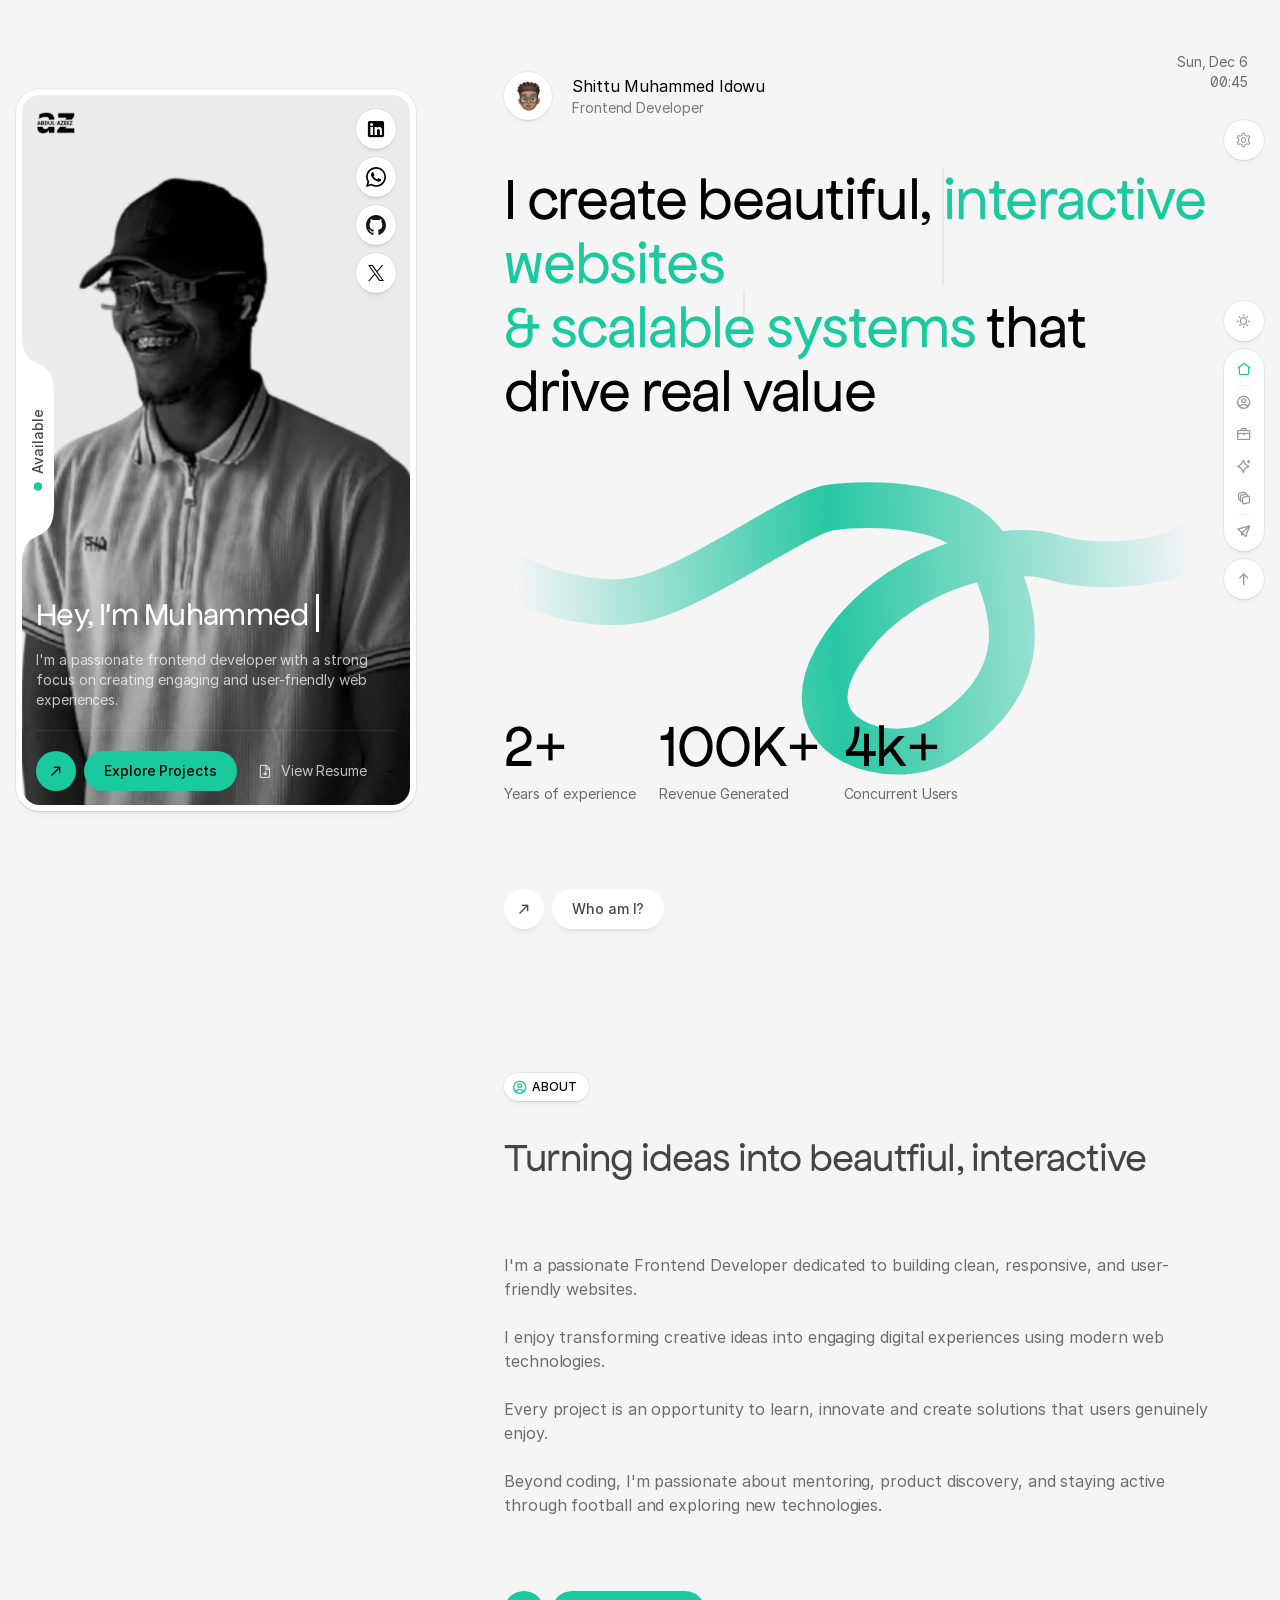
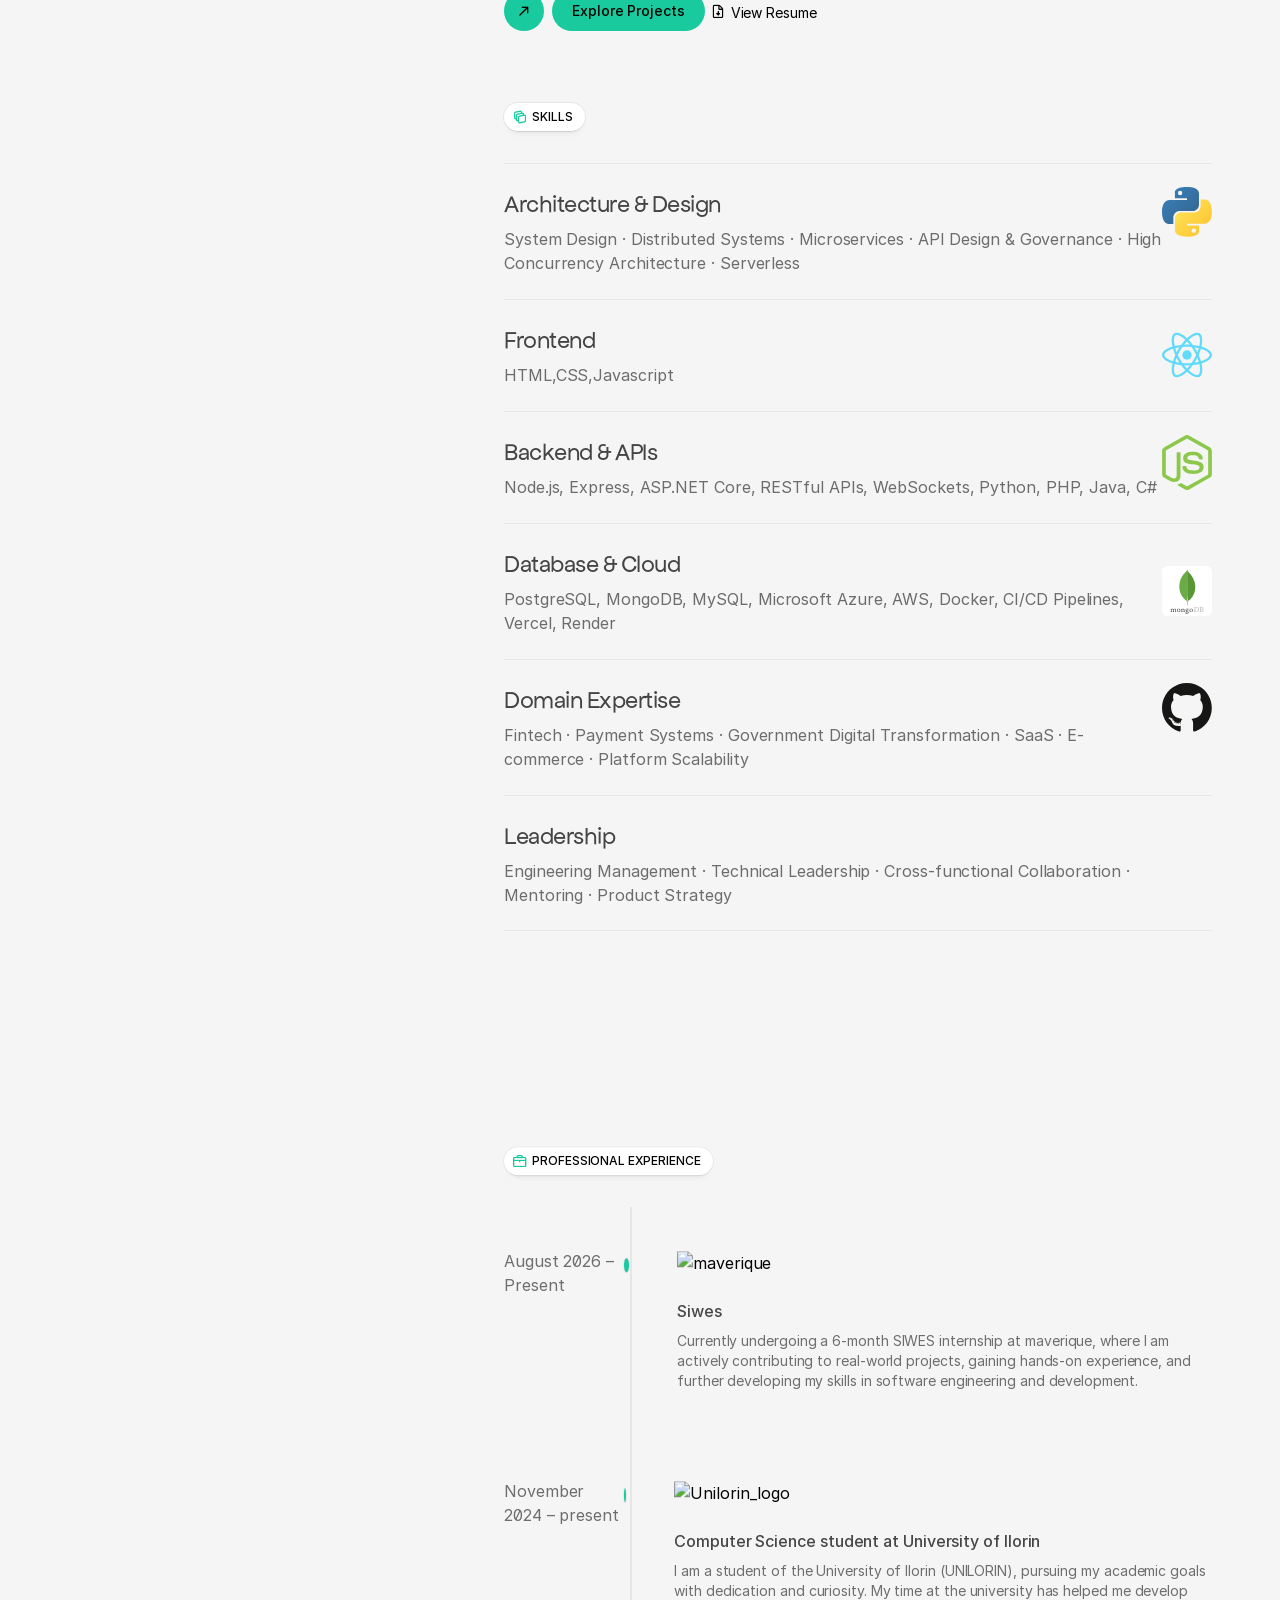
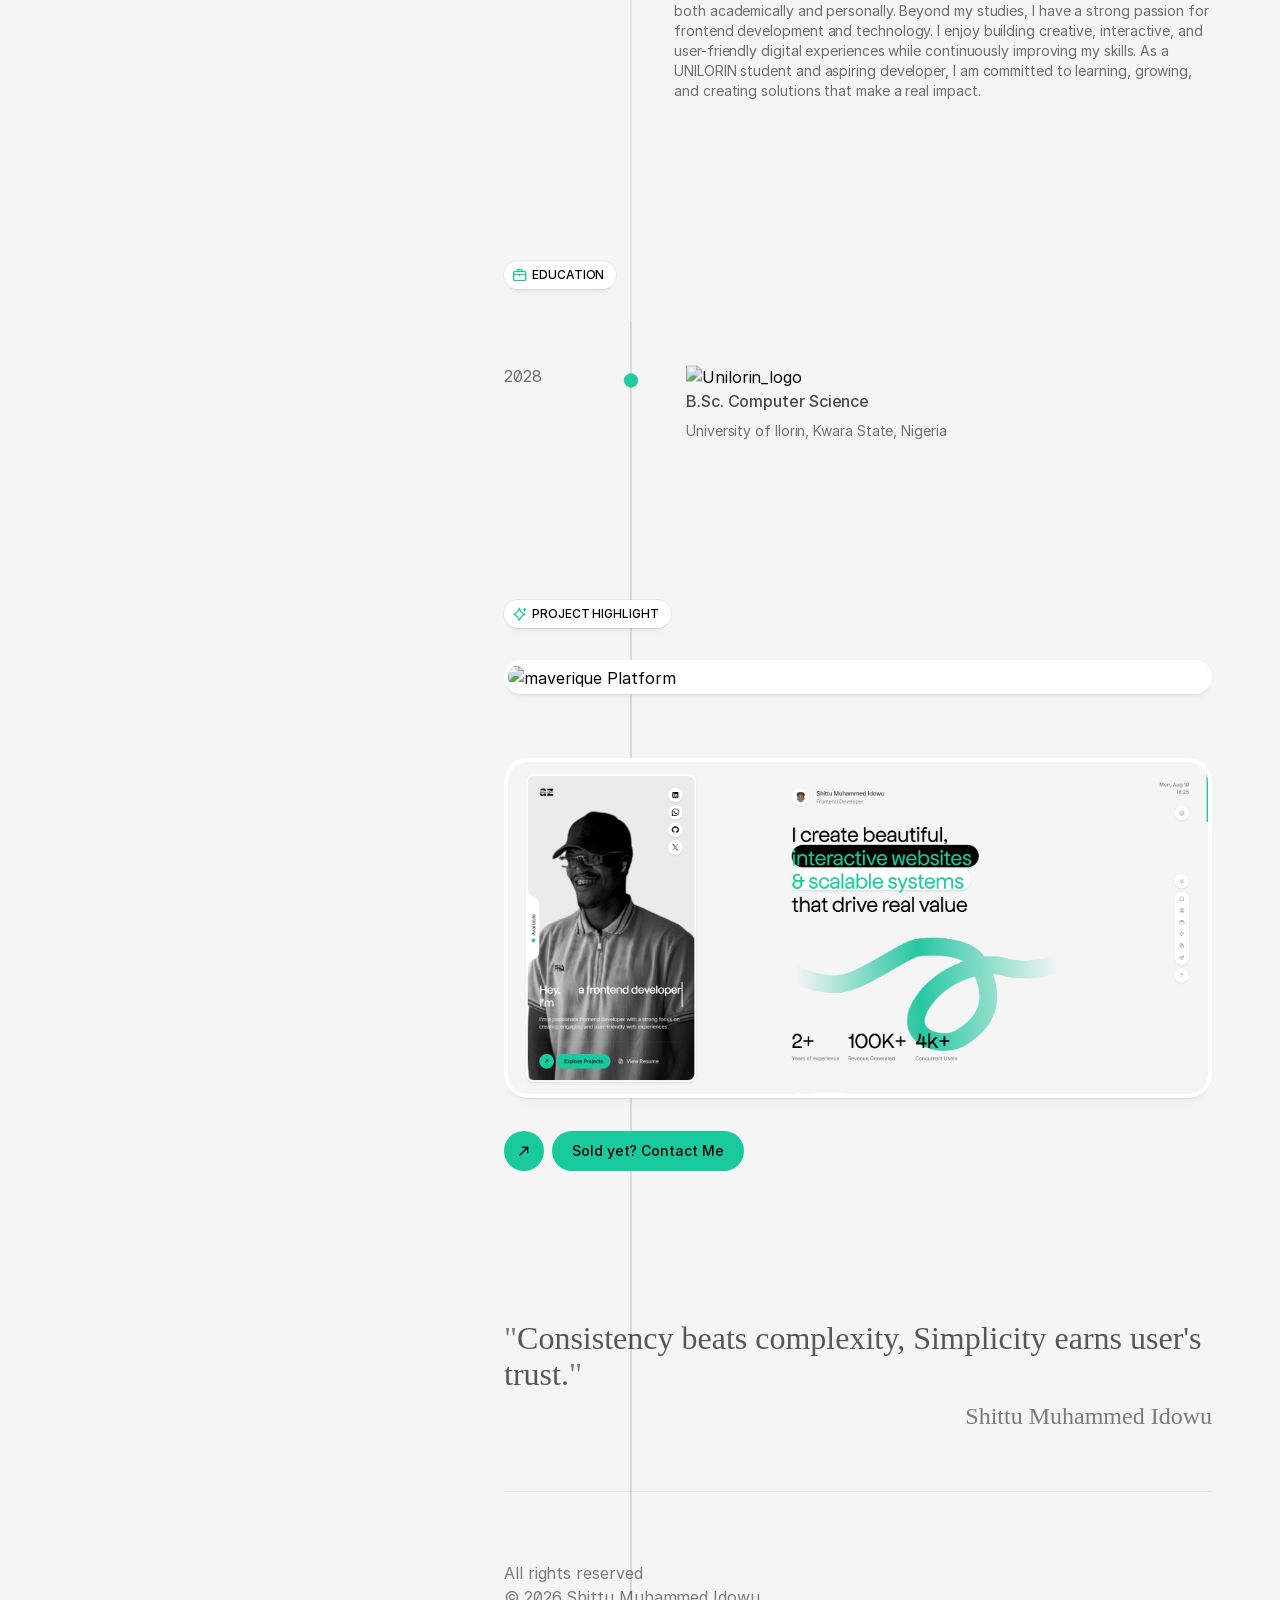
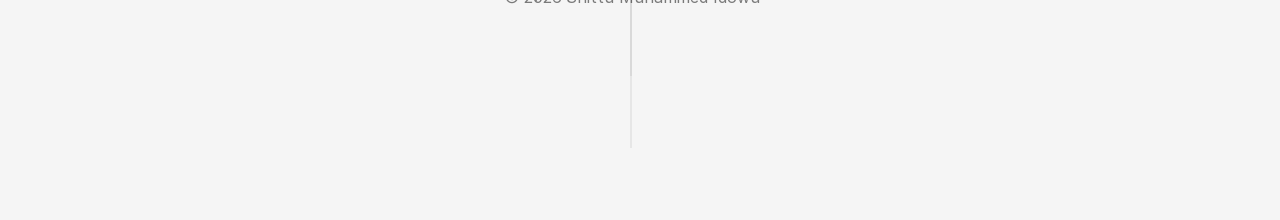
==== commit ddbb2cd6: "Update!!" ====
--- a/index.html
+++ b/index.html
@@ -18,21 +18,21 @@
     />
    
     <!-- font -->
-    <link rel="stylesheet" href="../../assets/fonts/fonts.css" />
-    <link rel="stylesheet" href="../../assets/fonts/inter/inter.css" />
-    <link rel="stylesheet" href="../../assets/icon/icomoon/style.css" />
+    <link rel="stylesheet" href="assets/fonts/fonts.css" />
+    <link rel="stylesheet" href="assets/fonts/inter/inter.css" />
+    <link rel="stylesheet" href="assets/icon/icomoon/style.css" />
     <!-- css -->
-    <link rel="stylesheet" href="../../assets/css/bootstrap.min.css" />
-    <link rel="stylesheet" href="../../assets/css/swiper-bundle.min.css" />
-    <link rel="stylesheet" href="../../assets/css/animate.css" />
-
-    <link rel="stylesheet" type="text/css" href="../../assets/css/styles.css" />
+    <link rel="stylesheet" href="assets/css/bootstrap.min.css" />
+    <link rel="stylesheet" href="assets/css/swiper-bundle.min.css" />
+    <link rel="stylesheet" href="assets/css/animate.css" />
+
+    <link rel="stylesheet" type="text/css" href="assets/css/styles.css" />
 
     <!-- Favicon and Touch Icons  -->
-    <link rel="shortcut icon" href="../../assets/images/logo/favicon.ico" />
+    <link rel="shortcut icon" href="assets/images/logo/favicon.ico" />
     <link
       rel="apple-touch-icon"
-      href="../../assets/images/logo/favicon.ico"
+      href="assets/images/logo/favicon.ico"
     />
   </head>
 
@@ -54,7 +54,7 @@
             loading="lazy"
             width="1440"
             height="900"
-            src="../../assets/images/item/cloud-bg.png"
+            src="assets/images/item/cloud-bg.png"
             alt="Cloud Background"
           />
         </a>
@@ -62,7 +62,7 @@
       <div class="bg-video video-dark">
         <a href="#home">
           <video class="video" muted="" alt="vid"autoplay="" loop="" playsinline="">
-            <source src="../../assets/images/overlay-2.mp4" type="video/mp4" />
+            <source src="assets/images/overlay-2.mp4" type="video/mp4" />
           </video>
         </a>
         <div class="overlay-1"></div>
@@ -236,12 +236,12 @@
          <a href="index.html" class="logo-site d-lg-none">
           <img
             class="image-switch"
-            data-light="../../assets/images/logo/logo.png"
-            data-dark="../../assets/images/logo/logo-2.png"
+            data-light="assets/images/logo/logo.png"
+            data-dark="assets/images/logo/logo-2.png"
             loading="lazy"
             width="40"
             height="40"
-            src="../../assets/images/logo/logo.png"
+            src="assets/images/logo/logo.png"
             alt="Image"
           />
         </a>
@@ -262,7 +262,7 @@
                 loading="lazy"
                 width="468"
                 height="856"
-                src="../../assets/images/avatar/PP.png"
+                src="assets/images/avatar/PP.png"
                 alt="Image"
               />
             </div>
@@ -270,10 +270,10 @@
               <div class="bg-item-svg">
                 <img
                   class="image-switch"
-                  data-dark="../../assets/images/item/vector-user_dark.svg"
+                  data-dark="assets/images/item/vector-user_dark.svg"
                   width="32"
                   height="227"
-                  src="../../assets/images/item/vector-user.svg"
+                  src="assets/images/item/vector-user.svg"
                   alt="Image"
                 />
               </div>
@@ -289,12 +289,12 @@
             <a href="#home">
               <img
                 class="image-switch"
-                data-light="../../assets/images/logo/logo.png"
-                data-dark="../../assets/images/logo/logo-2.png"
+                data-light="assets/images/logo/logo.png"
+                data-dark="assets/images/logo/logo-2.png"
                 loading="lazy"
                 width="40"
                 height="40"
-                src="../../assets/images/logo/logo.png"
+                src="assets/images/logo/logo.png"
                 alt="Abdul-Azeez Logo"
               />
             </a>
@@ -314,7 +314,7 @@
                   width="20"
                   height="20"
                   viewBox="0 0 20 20"
-                  src="../../assets/icon/whatsapp-glyph-black.svg"
+                  src="assets/icon/whatsapp-glyph-black.svg"
               /></a>
             </li>
             <li>
@@ -324,7 +324,7 @@
                   width="20"
                   height="20"
                   viewBox="0 0 20 20"
-                  src="../../assets/icon/github-icon-1.svg"
+                  src="assets/icon/github-icon-1.svg"
                 />
               </a>
             </li>
@@ -388,7 +388,7 @@
                           loading="lazy"
                           width="23"
                           height="31"
-                          src="../../assets/images/avatar/avatar-boy.png"
+                          src="assets/images/avatar/avatar-boy.png"
                           alt="Abdul-Azeez"
                         />
                       </a>
@@ -575,7 +575,7 @@
                           class="image-switch"
                           width="50"
                           height="50"
-                          src="../../assets/icon/python-5.svg"
+                          src="assets/icon/python-5.svg"
                           alt="Architecture"
                         />
                       </li> 
@@ -592,7 +592,7 @@
                           class="image-switch"
                           width="50"
                           height="50"
-                          src="../../assets/icon/react-2.svg"
+                          src="assets/icon/react-2.svg"
                           alt="Frontend"
                         />
                       </li>
@@ -610,7 +610,7 @@
                           class="image-switch"
                           width="50"
                           height="50"
-                          src="../../assets/icon/nodejs-icon.svg"
+                          src="assets/icon/nodejs-icon.svg"
                           alt="Backend"
                         />
                       </li>
@@ -628,7 +628,7 @@
                           class="image-switch"
                           width="50"
                           height="50"
-                          src="../../assets/icon/mongodb-icon-2.svg"
+                          src="assets/icon/mongodb-icon-2.svg"
                           alt="Database"
                         />
                       </li>
@@ -647,7 +647,7 @@
                           class="image-switch"
                           width="50"
                           height="50"
-                          src="../../assets/icon/github-icon-1.svg"
+                          src="assets/icon/github-icon-1.svg"
                           alt="Domain"
                         />
                       </li>
@@ -694,11 +694,11 @@
                           <a href="#projects"
                             ><img
                               class="image-switch"
-                              data-dark="../../assets/images/logo/maverique.png"
+                              data-dark="assets/images/logo/maverique.png"
                               loading="lazy"
                               width="89"
                               height="32"
-                              src="../../assets/images/logo/m.png"
+                              src="assets/images/logo/m.png"
                               alt="maverique"
                           /></a>
                         </div>
@@ -721,10 +721,10 @@
                           <a href="#projects"
                             ><img
                               class="image-switch"
-                              data-dark="../../assets/images/logo/unilorinlogo.png"
+                              data-dark="assets/images/logo/unilorinlogo.png"
                               width="89"
                               height="32"
-                              src="../../assets/images/logo/unilorinlogo.png"
+                              src="assets/images/logo/unilorinlogo.png"
                               alt="Unilorin_logo"
                           /></a>
                         </div>
@@ -755,11 +755,11 @@
                           <a href="#projects"
                             ><img
                               class="image-switch"
-                              data-dark="../../assets/images/logo/gfa.png"
+                              data-dark="assets/images/logo/gfa.png"
                               loading="lazy"
                               width="32"
                               height="32"
-                              src="../../assets/images/logo/gfa.png"
+                              src="assets/images/logo/gfa.png"
                               alt="GFA Technologies"
                           /></a>
                         </div>
@@ -790,11 +790,11 @@
                           <a href="#projects"
                             ><img
                               class="image-switch"
-                              data-dark="../../assets/images/logo/gfa.png"
+                              data-dark="assets/images/logo/gfa.png"
                               loading="lazy"
                               width="32"
                               height="32"
-                              src="../../assets/images/logo/gfa.png"
+                              src="assets/images/logo/gfa.png"
                               alt="GFA Technologies"
                           /></a>
                         </div>
@@ -822,11 +822,11 @@
                           <a href="#projects"
                             ><img
                               class="image-switch"
-                              data-dark="../../assets/images/logo/gfa.png"
+                              data-dark="assets/images/logo/gfa.png"
                               loading="lazy"
                               width="32"
                               height="32"
-                              src="../../assets/images/logo/gfa.png"
+                              src="assets/images/logo/gfa.png"
                               alt="GFA Technologies"
                           /></a>
                         </div>
@@ -857,11 +857,11 @@
                           <a href="#projects"
                             ><img
                               class="image-switch"
-                              data-dark="../../assets/images/logo/gfa.png"
+                              data-dark="assets/images/logo/gfa.png"
                               loading="lazy"
                               width="32"
                               height="32"
-                              src="../../assets/images/logo/gfa.png"
+                              src="assets/images/logo/gfa.png"
                               alt="GFA Technologies"
                           /></a>
                         </div>
@@ -888,10 +888,10 @@
                           <a href="#projects"
                             ><img
                               class="image-switch"
-                              data-dark="../../assets/images/logo/logo-peta.png"
+                              data-dark="assets/images/logo/logo-peta.png"
                               width="32"
                               height="32"
-                              src="../../assets/images/logo/logo-peta.png"
+                              src="assets/images/logo/logo-peta.png"
                               alt="Petabyte eSports"
                           /></a>
                         </div>
@@ -919,10 +919,10 @@
                           <a href="#projects"
                             ><img
                               class="image-switch"
-                              data-dark="../../assets/images/logo/eunik.png"
+                              data-dark="assets/images/logo/eunik.png"
                               width="32"
                               height="32"
-                              src="../../assets/images/logo/eunik.png"
+                              src="assets/images/logo/eunik.png"
                               alt="Eunik Nigeria"
                           /></a>
                         </div>
@@ -962,10 +962,10 @@
                       <div class="timeline-content">
                           <img
                               class="image-switch"
-                              data-dark="../../assets/images/logo/unilorinlogo.png"
+                              data-dark="assets/images/logo/unilorinlogo.png"
                               width="89"
                               height="32"
-                              src="../../assets/images/logo/unilorinlogo.png"
+                              src="assets/images/logo/unilorinlogo.png"
                               alt="Unilorin_logo"
                           />
                         
@@ -1009,7 +1009,7 @@
                               loading="lazy"
                               width="700"
                               height="427"
-                              src="../../assets/images/section/maverique.png"
+                              src="assets/images/section/maverique.png"
                               alt="maverique Platform"
                             />
                           </a>
@@ -1022,7 +1022,7 @@
                                   loading="lazy"
                                   width="468"
                                   height="856"
-                                  src="../../assets/images/section/maverique.png"
+                                  src="assets/images/section/maverique.png"
                                   alt="maverique Platform"
                                 />
                               </a> 
@@ -1035,7 +1035,7 @@
                                       loading="lazy"
                                       width="80"
                                       height="80"
-                                      src="../../assets/images/logo/maverique.png"
+                                      src="assets/images/logo/maverique.png"
                                       alt="maverique Logo"
                                     />
                                   </a>
@@ -1134,7 +1134,7 @@
                               loading="lazy"
                               width="700"
                               height="427"
-                              src="../../assets/images/section/Portfolio.png"
+                              src="assets/images/section/Portfolio.png"
                               alt="Portfolio Platform"
                             />
                           </a>
@@ -1147,7 +1147,7 @@
                                   loading="lazy"
                                   width="468"
                                   height="856"
-                                  src="../../assets/images/section/portfolio.png"
+                                  src="assets/images/section/portfolio.png"
                                   alt="Portfolio Platform"
                                 />
                               </a>
@@ -1160,7 +1160,7 @@
                                       loading="lazy"
                                       width="40"
                                       height="40"
-                                      src="../../assets/images/logo/logo-2.png"
+                                      src="assets/images/logo/logo-2.png"
                                       alt="Dimpified Logo"
                                     />
                                   </a>
@@ -1524,15 +1524,15 @@
       </div>
     </main>
 
-    <script src="../../assets/js/jquery.min.js"></script>
-    <script src="../../assets/js/bootstrap.min.js"></script>
-    <script src="../../assets/js/swiper-bundle.min.js"></script>
-    <script src="../../assets/js/gsap.min.js"></script>
-    <script src="../../assets/js/SplitText.min.js"></script>
-    <script src="../../assets/js/ScrollTrigger.min.js"></script>
-    <script src="../../assets/js/gsapAnimation.js"></script>
-    <script src="../../assets/js/countto.js"></script>
-    <script src="../../assets/js/animation-change-text.js"></script>
-    <script src="../../assets/js/main.js"></script>
+    <script src="assets/js/jquery.min.js"></script>
+    <script src="assets/js/bootstrap.min.js"></script>
+    <script src="assets/js/swiper-bundle.min.js"></script>
+    <script src="assets/js/gsap.min.js"></script>
+    <script src="assets/js/SplitText.min.js"></script>
+    <script src="assets/js/ScrollTrigger.min.js"></script>
+    <script src="assets/js/gsapAnimation.js"></script>
+    <script src="assets/js/countto.js"></script>
+    <script src="assets/js/animation-change-text.js"></script>
+    <script src="assets/js/main.js"></script>
   </body>
 </html>
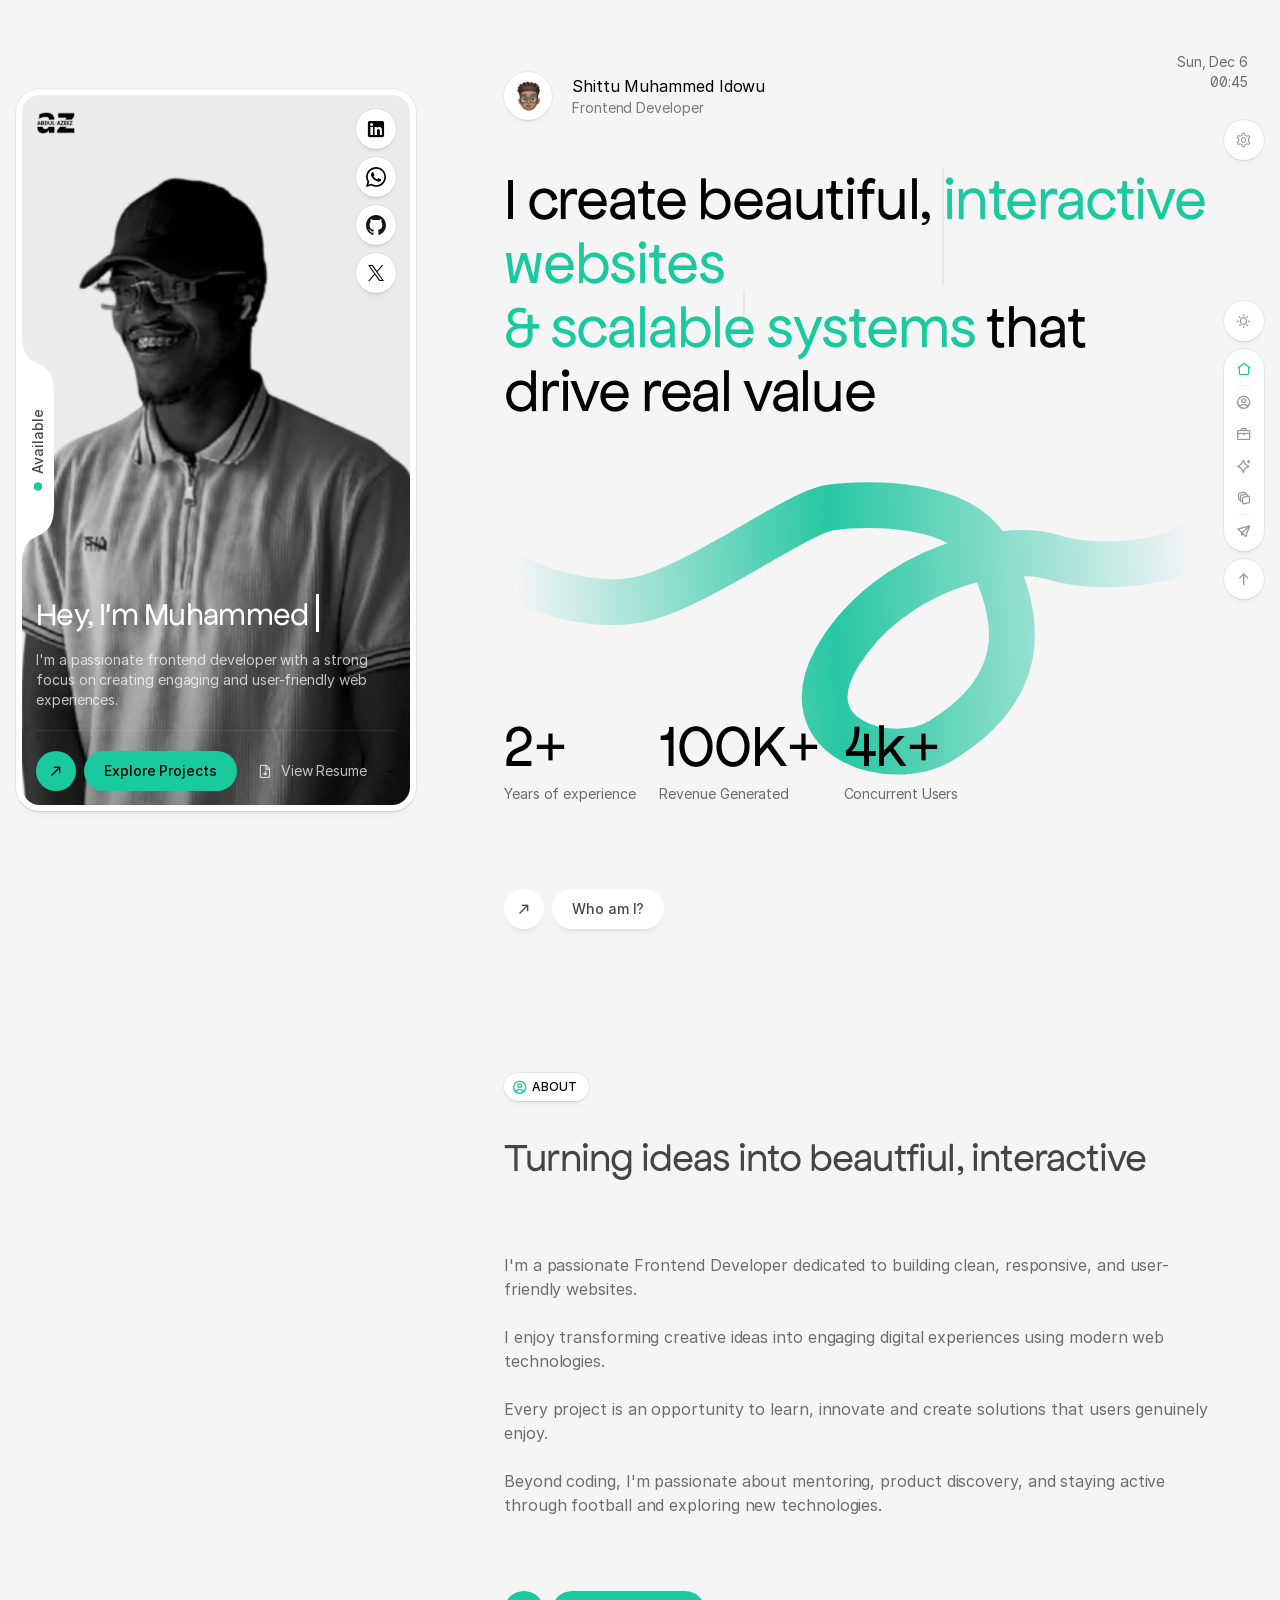
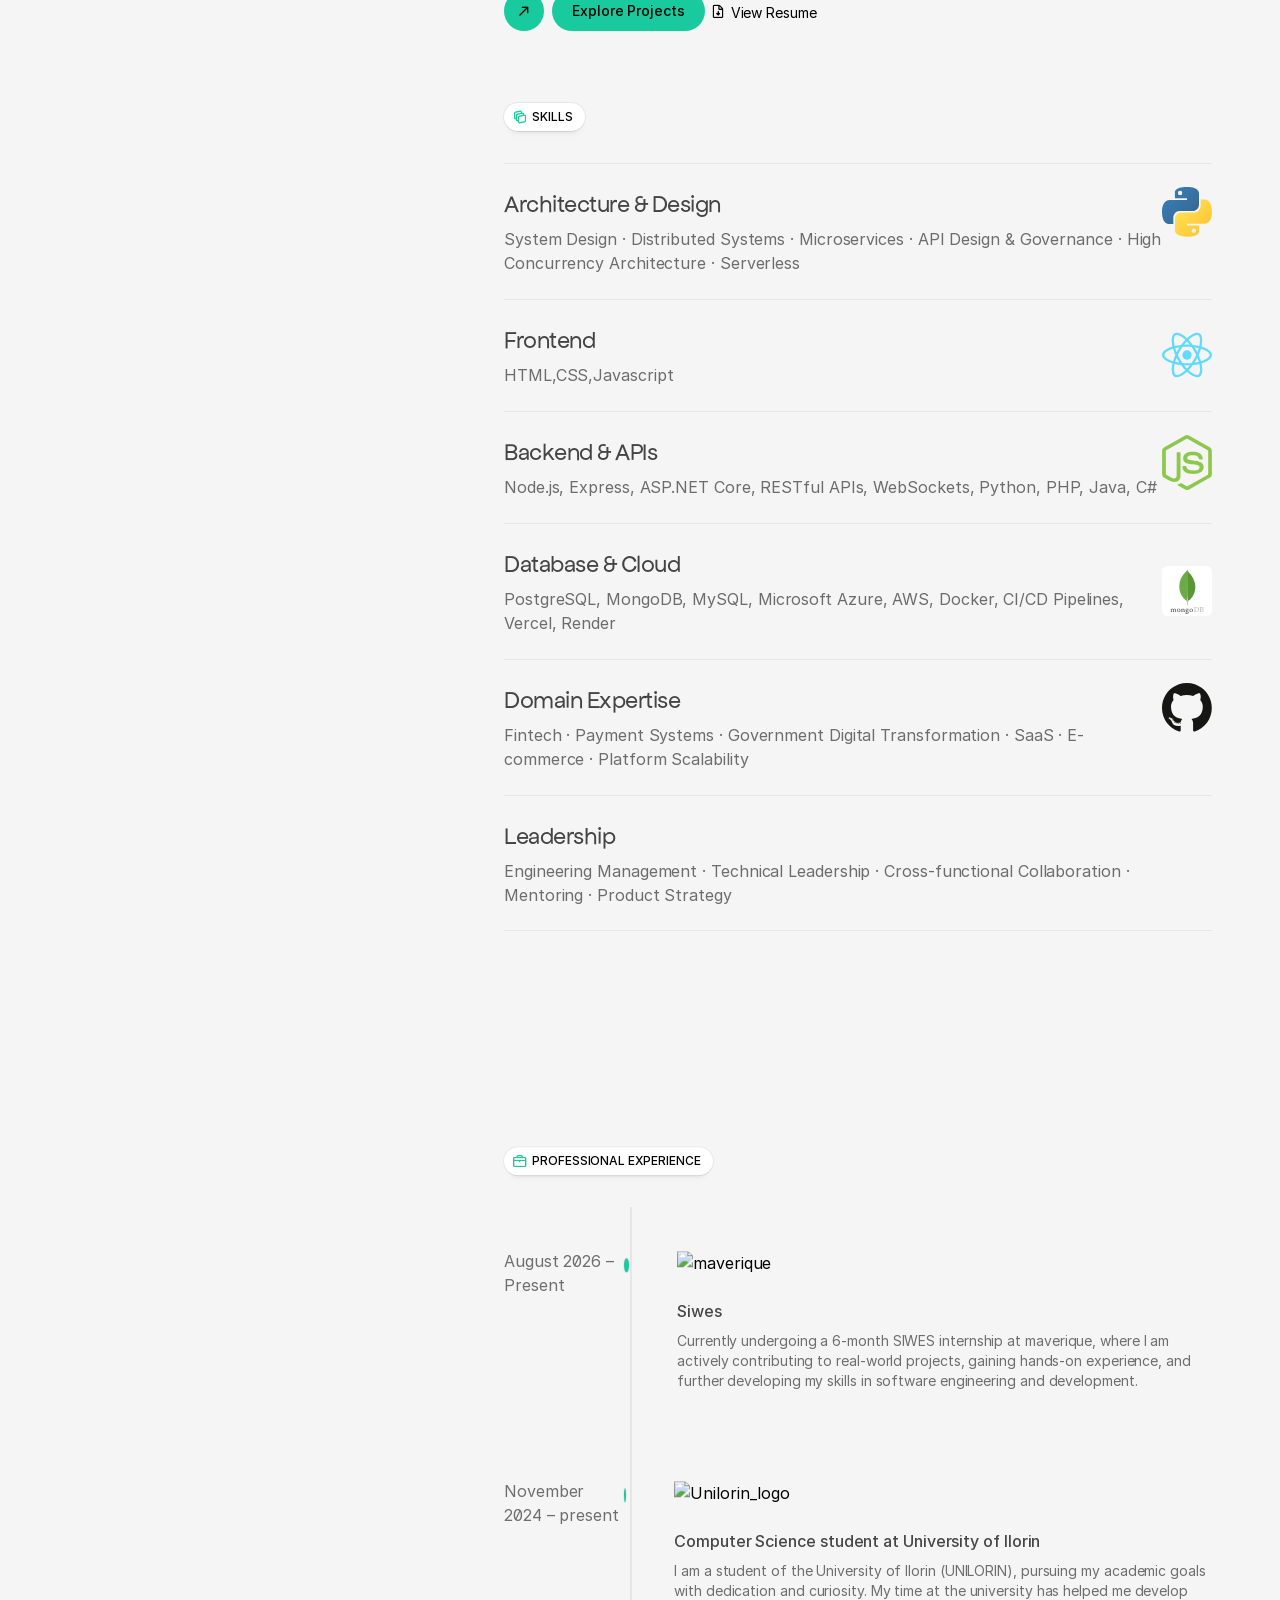
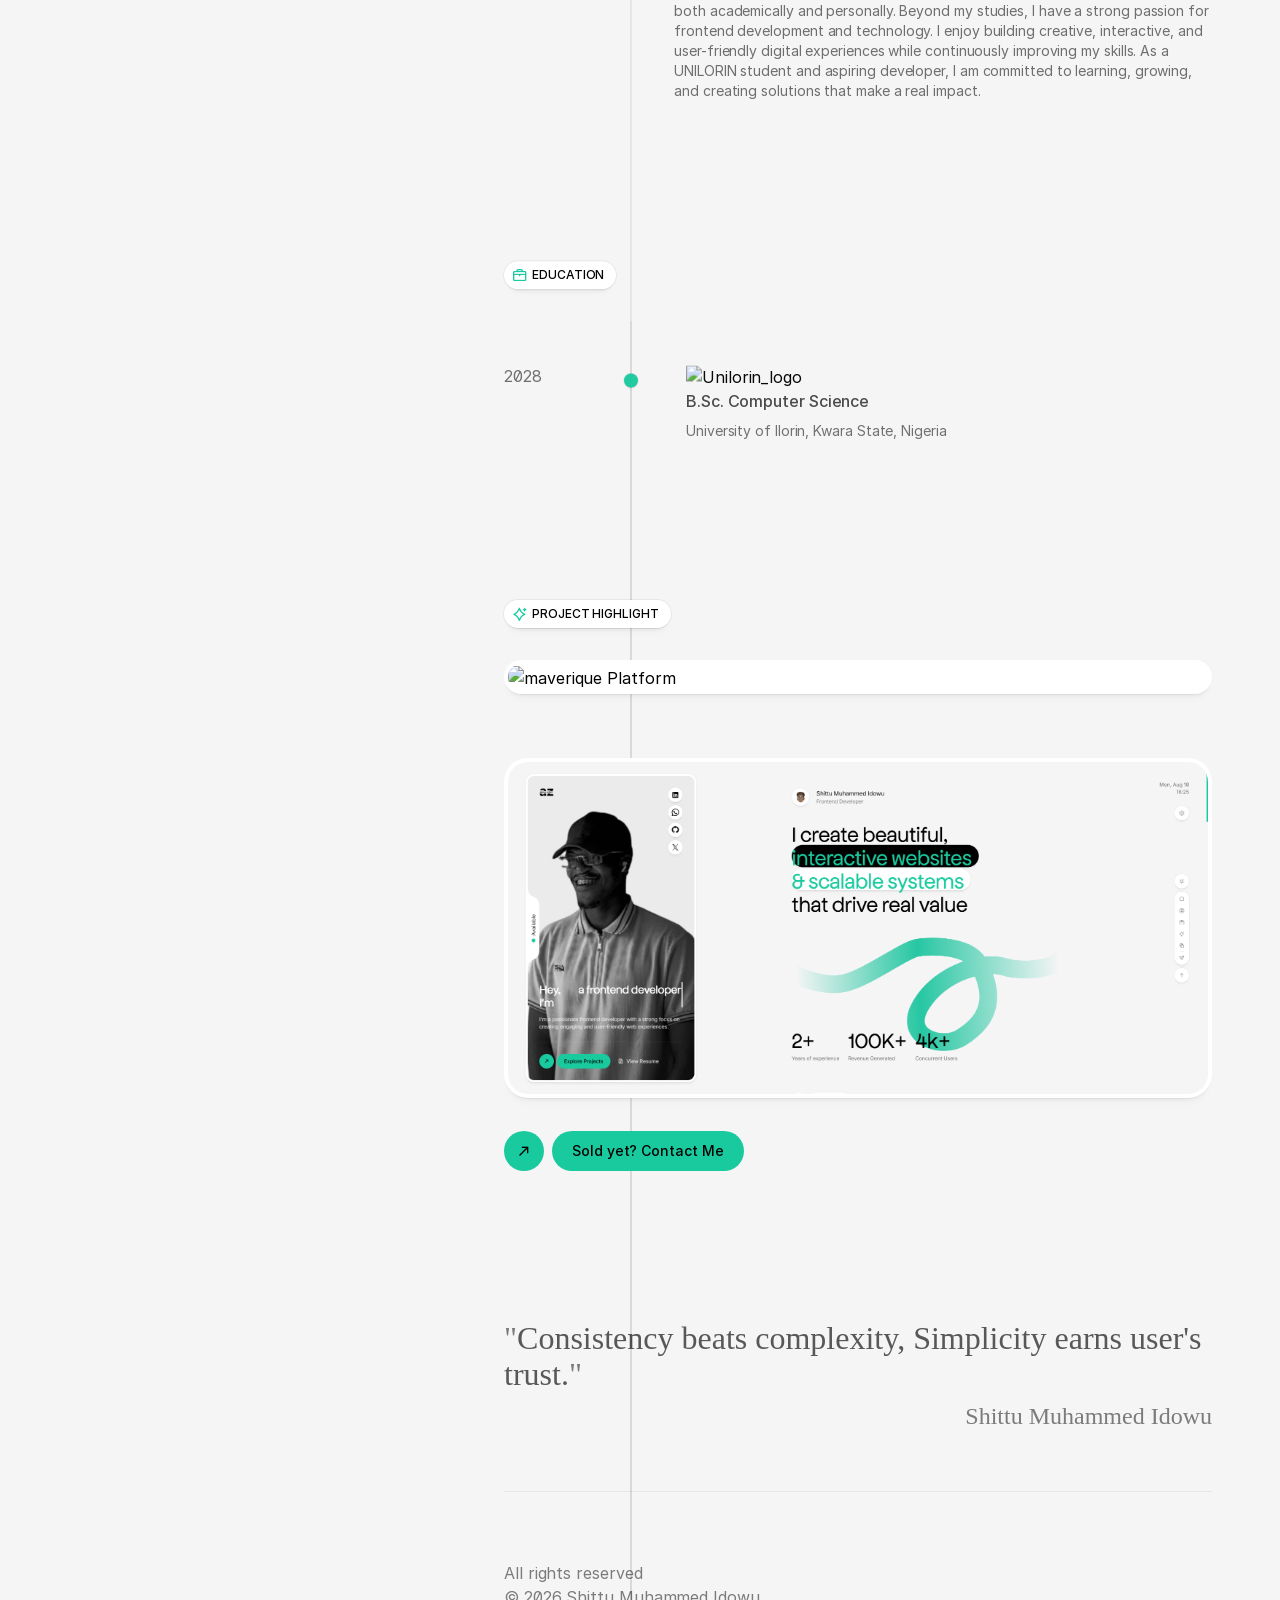
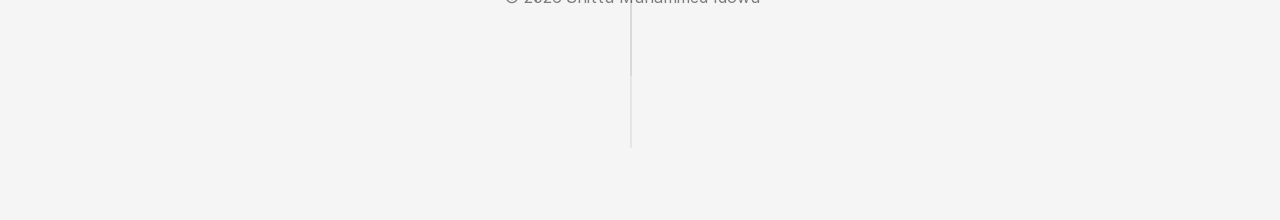
==== commit a4e76978: "last gig" ====
--- a/index.html
+++ b/index.html
@@ -29,10 +29,10 @@
     <link rel="stylesheet" type="text/css" href="assets/css/styles.css" />
 
     <!-- Favicon and Touch Icons  -->
-    <link rel="shortcut icon" href="assets/images/logo/favicon.ico" />
+    <link rel="shortcut icon" href="./assets/images/logo/favicon.ico" />
     <link
       rel="apple-touch-icon"
-      href="assets/images/logo/favicon.ico"
+      href="./assets/images/logo/favicon.ico"
     />
   </head>
 
@@ -54,7 +54,7 @@
             loading="lazy"
             width="1440"
             height="900"
-            src="assets/images/item/cloud-bg.png"
+            src="./assets/images/item/cloud-bg.png"
             alt="Cloud Background"
           />
         </a>
@@ -62,7 +62,7 @@
       <div class="bg-video video-dark">
         <a href="#home">
           <video class="video" muted="" alt="vid"autoplay="" loop="" playsinline="">
-            <source src="assets/images/overlay-2.mp4" type="video/mp4" />
+            <source src="./assets/images/overlay-2.mp4" type="video/mp4" />
           </video>
         </a>
         <div class="overlay-1"></div>
@@ -236,12 +236,12 @@
          <a href="index.html" class="logo-site d-lg-none">
           <img
             class="image-switch"
-            data-light="assets/images/logo/logo.png"
-            data-dark="assets/images/logo/logo-2.png"
+            data-light="./assets/images/logo/logo.png"
+            data-dark="./assets/images/logo/logo-2.png"
             loading="lazy"
             width="40"
             height="40"
-            src="assets/images/logo/logo.png"
+            src="./assets/images/logo/logo.png"
             alt="Image"
           />
         </a>
@@ -262,7 +262,7 @@
                 loading="lazy"
                 width="468"
                 height="856"
-                src="assets/images/avatar/PP.png"
+                src="./assets/images/avatar/PP.png"
                 alt="Image"
               />
             </div>
@@ -270,10 +270,10 @@
               <div class="bg-item-svg">
                 <img
                   class="image-switch"
-                  data-dark="assets/images/item/vector-user_dark.svg"
+                  data-dark="./assets/images/item/vector-user_dark.svg"
                   width="32"
                   height="227"
-                  src="assets/images/item/vector-user.svg"
+                  src="./assets/images/item/vector-user.svg"
                   alt="Image"
                 />
               </div>
@@ -289,12 +289,12 @@
             <a href="#home">
               <img
                 class="image-switch"
-                data-light="assets/images/logo/logo.png"
-                data-dark="assets/images/logo/logo-2.png"
+                data-light="./assets/images/logo/logo.png"
+                data-dark="./assets/images/logo/logo-2.png"
                 loading="lazy"
                 width="40"
                 height="40"
-                src="assets/images/logo/logo.png"
+                src="./assets/images/logo/logo.png"
                 alt="Abdul-Azeez Logo"
               />
             </a>
@@ -388,7 +388,7 @@
                           loading="lazy"
                           width="23"
                           height="31"
-                          src="assets/images/avatar/avatar-boy.png"
+                          src="./assets/images/avatar/avatar-boy.png"
                           alt="Abdul-Azeez"
                         />
                       </a>
@@ -694,11 +694,11 @@
                           <a href="#projects"
                             ><img
                               class="image-switch"
-                              data-dark="assets/images/logo/maverique.png"
+                              data-dark="./assets/images/logo/maverique.png"
                               loading="lazy"
                               width="89"
                               height="32"
-                              src="assets/images/logo/m.png"
+                              src="./assets/images/logo/m.png"
                               alt="maverique"
                           /></a>
                         </div>
@@ -721,10 +721,10 @@
                           <a href="#projects"
                             ><img
                               class="image-switch"
-                              data-dark="assets/images/logo/unilorinlogo.png"
+                              data-dark="./assets/images/logo/unilorinlogo.png"
                               width="89"
                               height="32"
-                              src="assets/images/logo/unilorinlogo.png"
+                              src="./assets/images/logo/unilorinlogo.png"
                               alt="Unilorin_logo"
                           /></a>
                         </div>
@@ -755,11 +755,11 @@
                           <a href="#projects"
                             ><img
                               class="image-switch"
-                              data-dark="assets/images/logo/gfa.png"
+                              data-dark="./assets/images/logo/gfa.png"
                               loading="lazy"
                               width="32"
                               height="32"
-                              src="assets/images/logo/gfa.png"
+                              src="./assets/images/logo/gfa.png"
                               alt="GFA Technologies"
                           /></a>
                         </div>
@@ -790,11 +790,11 @@
                           <a href="#projects"
                             ><img
                               class="image-switch"
-                              data-dark="assets/images/logo/gfa.png"
+                              data-dark="./assets/images/logo/gfa.png"
                               loading="lazy"
                               width="32"
                               height="32"
-                              src="assets/images/logo/gfa.png"
+                              src="./assets/images/logo/gfa.png"
                               alt="GFA Technologies"
                           /></a>
                         </div>
@@ -822,11 +822,11 @@
                           <a href="#projects"
                             ><img
                               class="image-switch"
-                              data-dark="assets/images/logo/gfa.png"
+                              data-dark="./assets/images/logo/gfa.png"
                               loading="lazy"
                               width="32"
                               height="32"
-                              src="assets/images/logo/gfa.png"
+                              src="./assets/images/logo/gfa.png"
                               alt="GFA Technologies"
                           /></a>
                         </div>
@@ -857,11 +857,11 @@
                           <a href="#projects"
                             ><img
                               class="image-switch"
-                              data-dark="assets/images/logo/gfa.png"
+                              data-dark="./assets/images/logo/gfa.png"
                               loading="lazy"
                               width="32"
                               height="32"
-                              src="assets/images/logo/gfa.png"
+                              src="./assets/images/logo/gfa.png"
                               alt="GFA Technologies"
                           /></a>
                         </div>
@@ -888,10 +888,10 @@
                           <a href="#projects"
                             ><img
                               class="image-switch"
-                              data-dark="assets/images/logo/logo-peta.png"
+                              data-dark="./assets/images/logo/logo-peta.png"
                               width="32"
                               height="32"
-                              src="assets/images/logo/logo-peta.png"
+                              src="./assets/images/logo/logo-peta.png"
                               alt="Petabyte eSports"
                           /></a>
                         </div>
@@ -919,10 +919,10 @@
                           <a href="#projects"
                             ><img
                               class="image-switch"
-                              data-dark="assets/images/logo/eunik.png"
+                              data-dark="./assets/images/logo/eunik.png"
                               width="32"
                               height="32"
-                              src="assets/images/logo/eunik.png"
+                              src="./assets/images/logo/eunik.png"
                               alt="Eunik Nigeria"
                           /></a>
                         </div>
@@ -962,10 +962,10 @@
                       <div class="timeline-content">
                           <img
                               class="image-switch"
-                              data-dark="assets/images/logo/unilorinlogo.png"
+                              data-dark="./assets/images/logo/unilorinlogo.png"
                               width="89"
                               height="32"
-                              src="assets/images/logo/unilorinlogo.png"
+                              src="./assets/images/logo/unilorinlogo.png"
                               alt="Unilorin_logo"
                           />
                         
@@ -1009,7 +1009,7 @@
                               loading="lazy"
                               width="700"
                               height="427"
-                              src="assets/images/section/maverique.png"
+                              src="./assets/images/section/maverique.png"
                               alt="maverique Platform"
                             />
                           </a>
@@ -1022,7 +1022,7 @@
                                   loading="lazy"
                                   width="468"
                                   height="856"
-                                  src="assets/images/section/maverique.png"
+                                  src="./assets/images/section/maverique.png"
                                   alt="maverique Platform"
                                 />
                               </a> 
@@ -1035,7 +1035,7 @@
                                       loading="lazy"
                                       width="80"
                                       height="80"
-                                      src="assets/images/logo/maverique.png"
+                                      src="./assets/images/logo/maverique.png"
                                       alt="maverique Logo"
                                     />
                                   </a>
@@ -1134,7 +1134,7 @@
                               loading="lazy"
                               width="700"
                               height="427"
-                              src="assets/images/section/Portfolio.png"
+                              src="./assets/images/section/Portfolio.png"
                               alt="Portfolio Platform"
                             />
                           </a>
@@ -1147,7 +1147,7 @@
                                   loading="lazy"
                                   width="468"
                                   height="856"
-                                  src="assets/images/section/portfolio.png"
+                                  src="./assets/images/section/portfolio.png"
                                   alt="Portfolio Platform"
                                 />
                               </a>
@@ -1160,7 +1160,7 @@
                                       loading="lazy"
                                       width="40"
                                       height="40"
-                                      src="assets/images/logo/logo-2.png"
+                                      src="./assets/images/logo/logo-2.png"
                                       alt="Dimpified Logo"
                                     />
                                   </a>
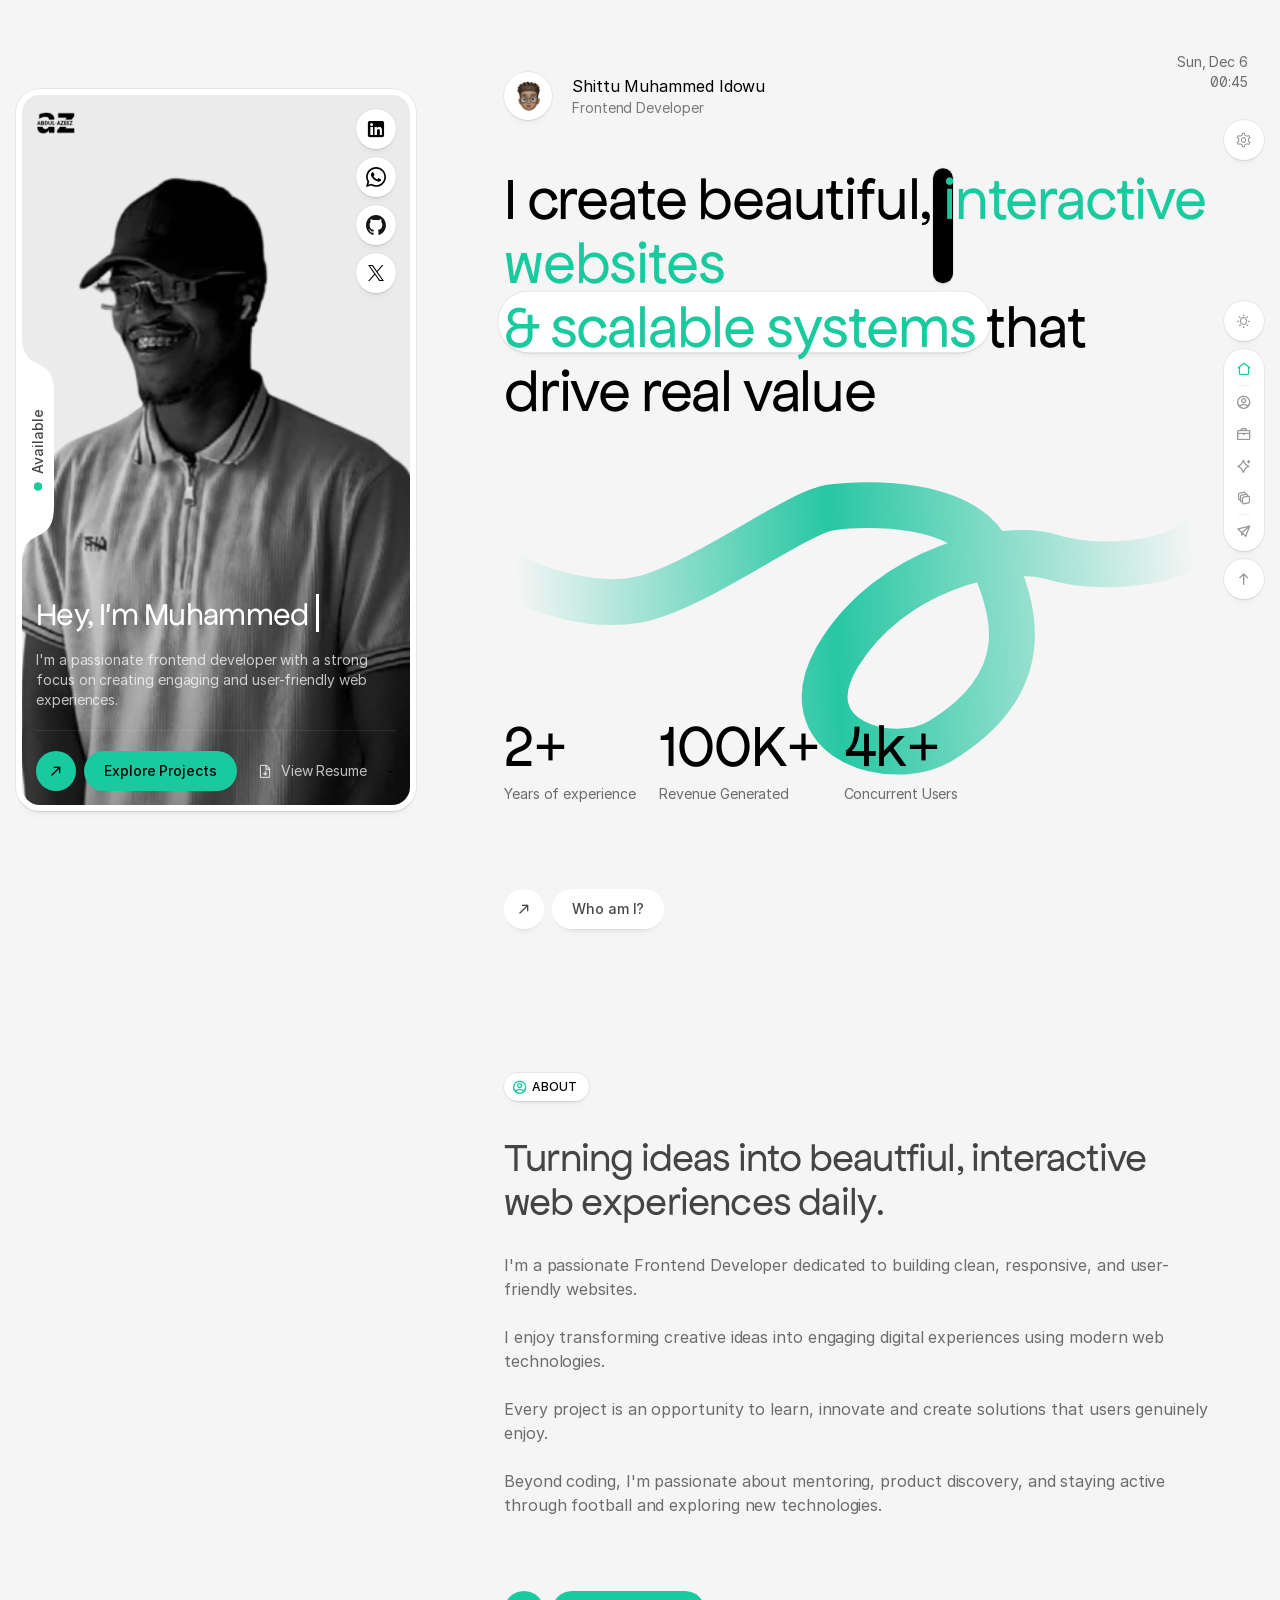
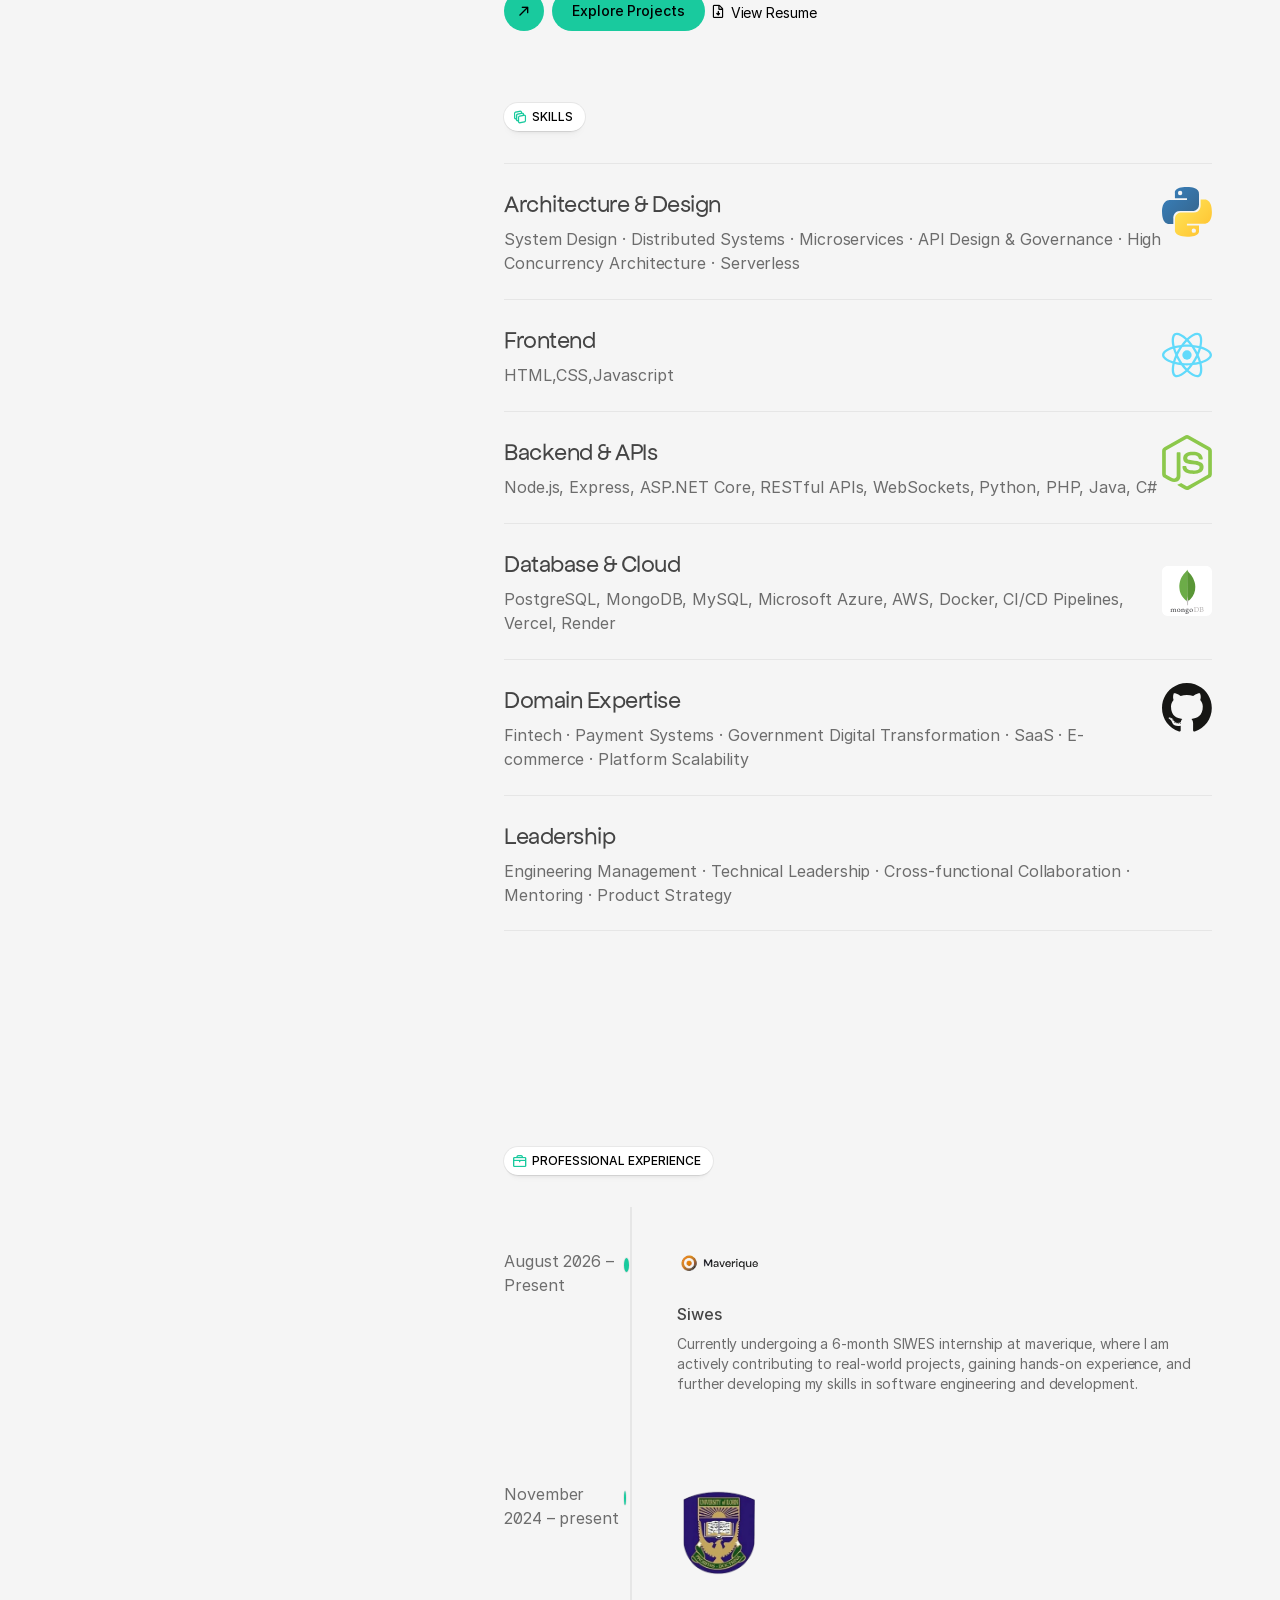
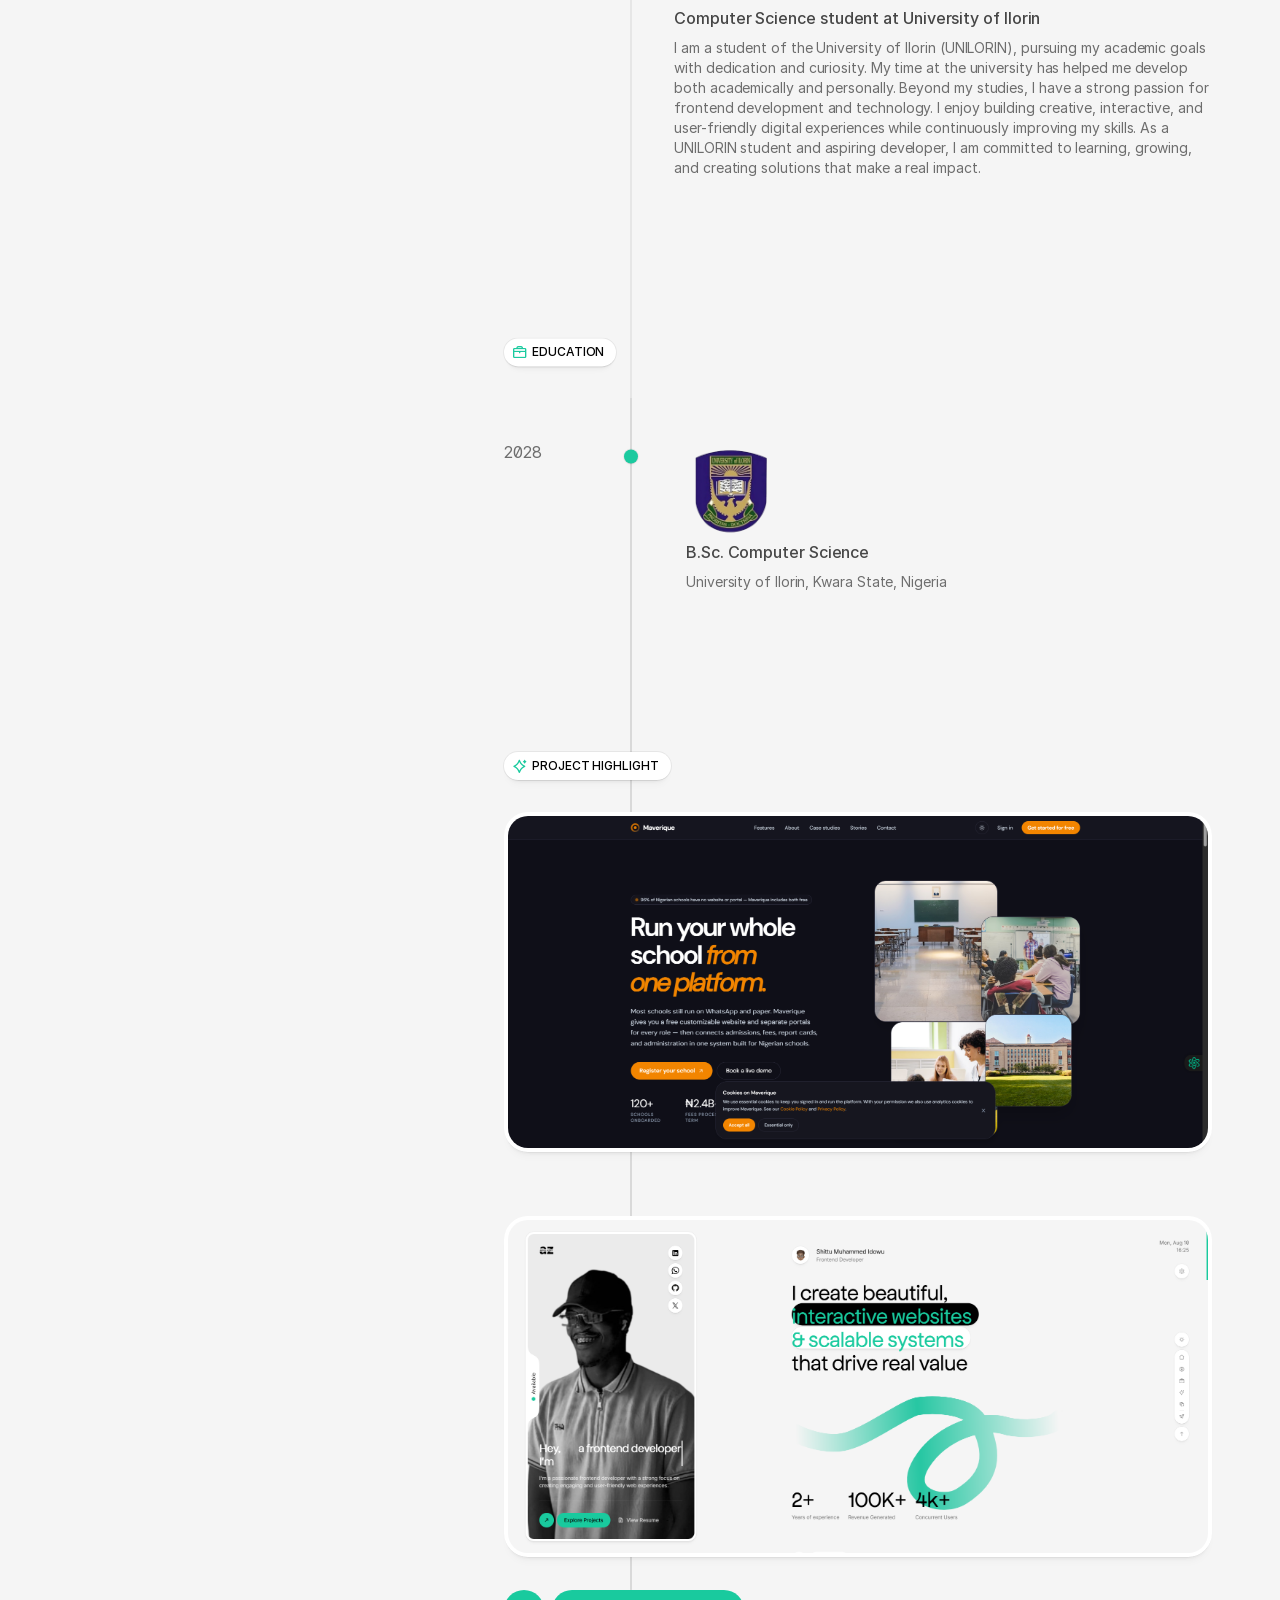
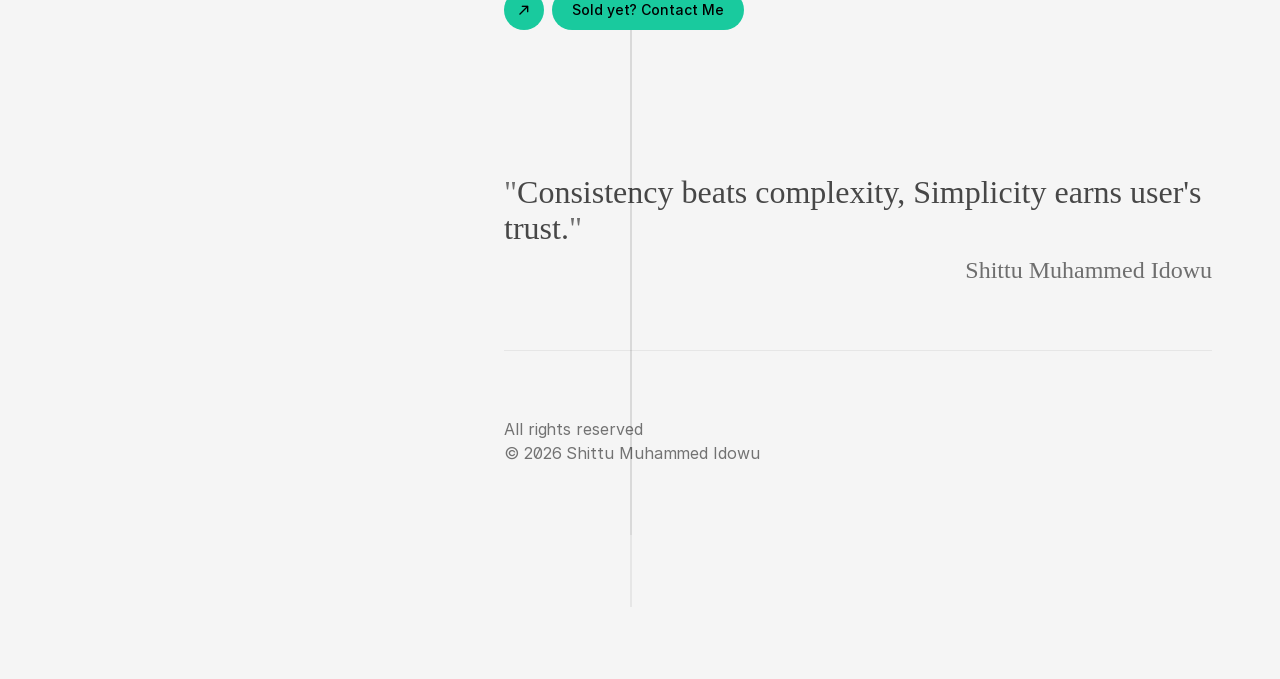
==== commit 646e95a1: "UPDATE!!" ====
--- a/index.html
+++ b/index.html
@@ -694,11 +694,11 @@
                           <a href="#projects"
                             ><img
                               class="image-switch"
-                              data-dark="./assets/images/logo/maverique.png"
+                              data-dark="./assets/images/logo/maverique-light.png"
                               loading="lazy"
                               width="89"
                               height="32"
-                              src="./assets/images/logo/m.png"
+                              src="./assets/images/logo/maverique-dark.png"
                               alt="maverique"
                           /></a>
                         </div>
@@ -721,10 +721,10 @@
                           <a href="#projects"
                             ><img
                               class="image-switch"
-                              data-dark="./assets/images/logo/unilorinlogo.png"
+                              data-dark="./assets/images/logo/unilorin-logo.png"
                               width="89"
                               height="32"
-                              src="./assets/images/logo/unilorinlogo.png"
+                              src="./assets/images/logo/unilorin-logo.png"
                               alt="Unilorin_logo"
                           /></a>
                         </div>
@@ -962,10 +962,10 @@
                       <div class="timeline-content">
                           <img
                               class="image-switch"
-                              data-dark="./assets/images/logo/unilorinlogo.png"
+                              data-dark="./assets/images/logo/unilorin-logo.png"
                               width="89"
                               height="32"
-                              src="./assets/images/logo/unilorinlogo.png"
+                              src="./assets/images/logo/unilorin-logo.png"
                               alt="Unilorin_logo"
                           />
                         
@@ -1009,8 +1009,8 @@
                               loading="lazy"
                               width="700"
                               height="427"
-                              src="./assets/images/section/maverique.png"
-                              alt="maverique Platform"
+                              src="./assets/images/section/maverique-banner.png"
+                              alt="maverique platform"
                             />
                           </a>
                         </div> 
@@ -1022,8 +1022,8 @@
                                   loading="lazy"
                                   width="468"
                                   height="856"
-                                  src="./assets/images/section/maverique.png"
-                                  alt="maverique Platform"
+                                  src="./assets/images/section/maverique-cover.png"
+                                  alt="maverique platform"
                                 />
                               </a> 
                              </div>
@@ -1035,8 +1035,8 @@
                                       loading="lazy"
                                       width="80"
                                       height="80"
-                                      src="./assets/images/logo/maverique.png"
-                                      alt="maverique Logo"
+                                      src="./assets/images/logo/maverique-light.png"
+                                      alt="maverique logo"
                                     />
                                   </a>
                                 </div>
